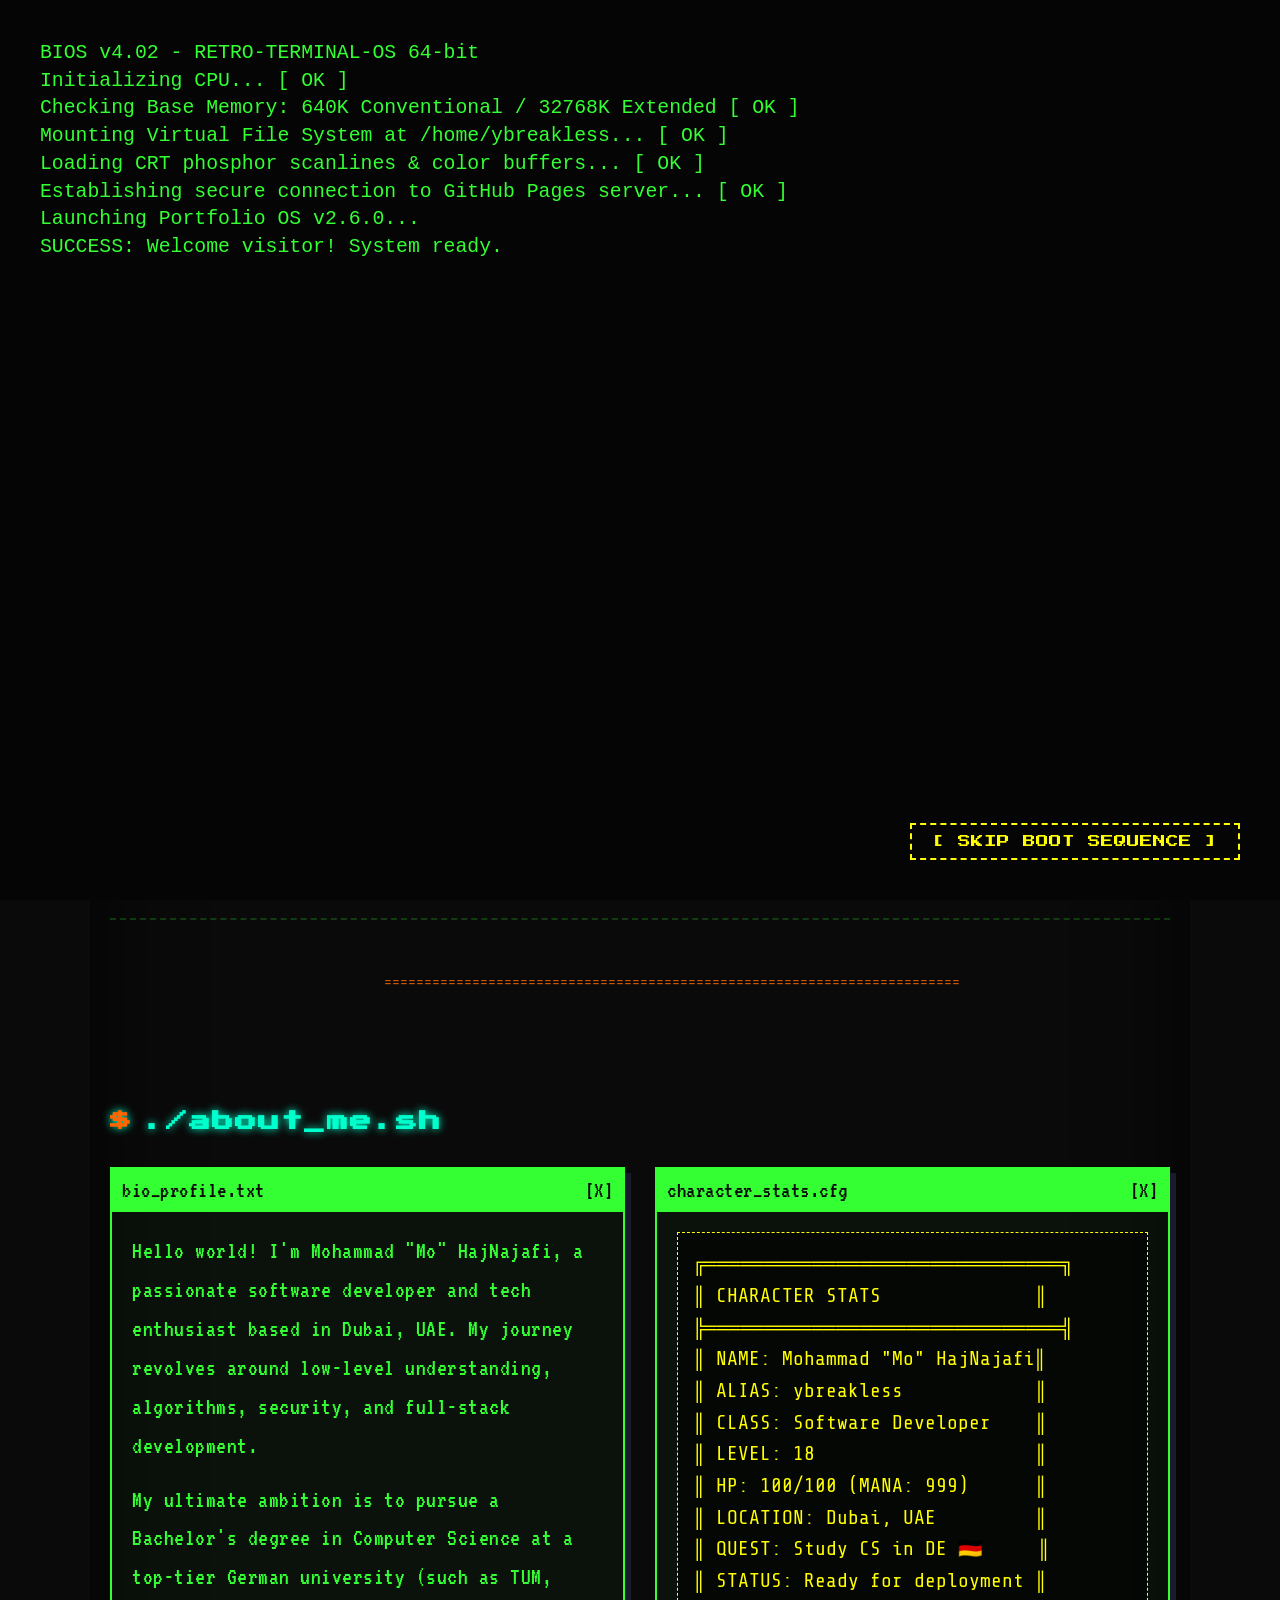
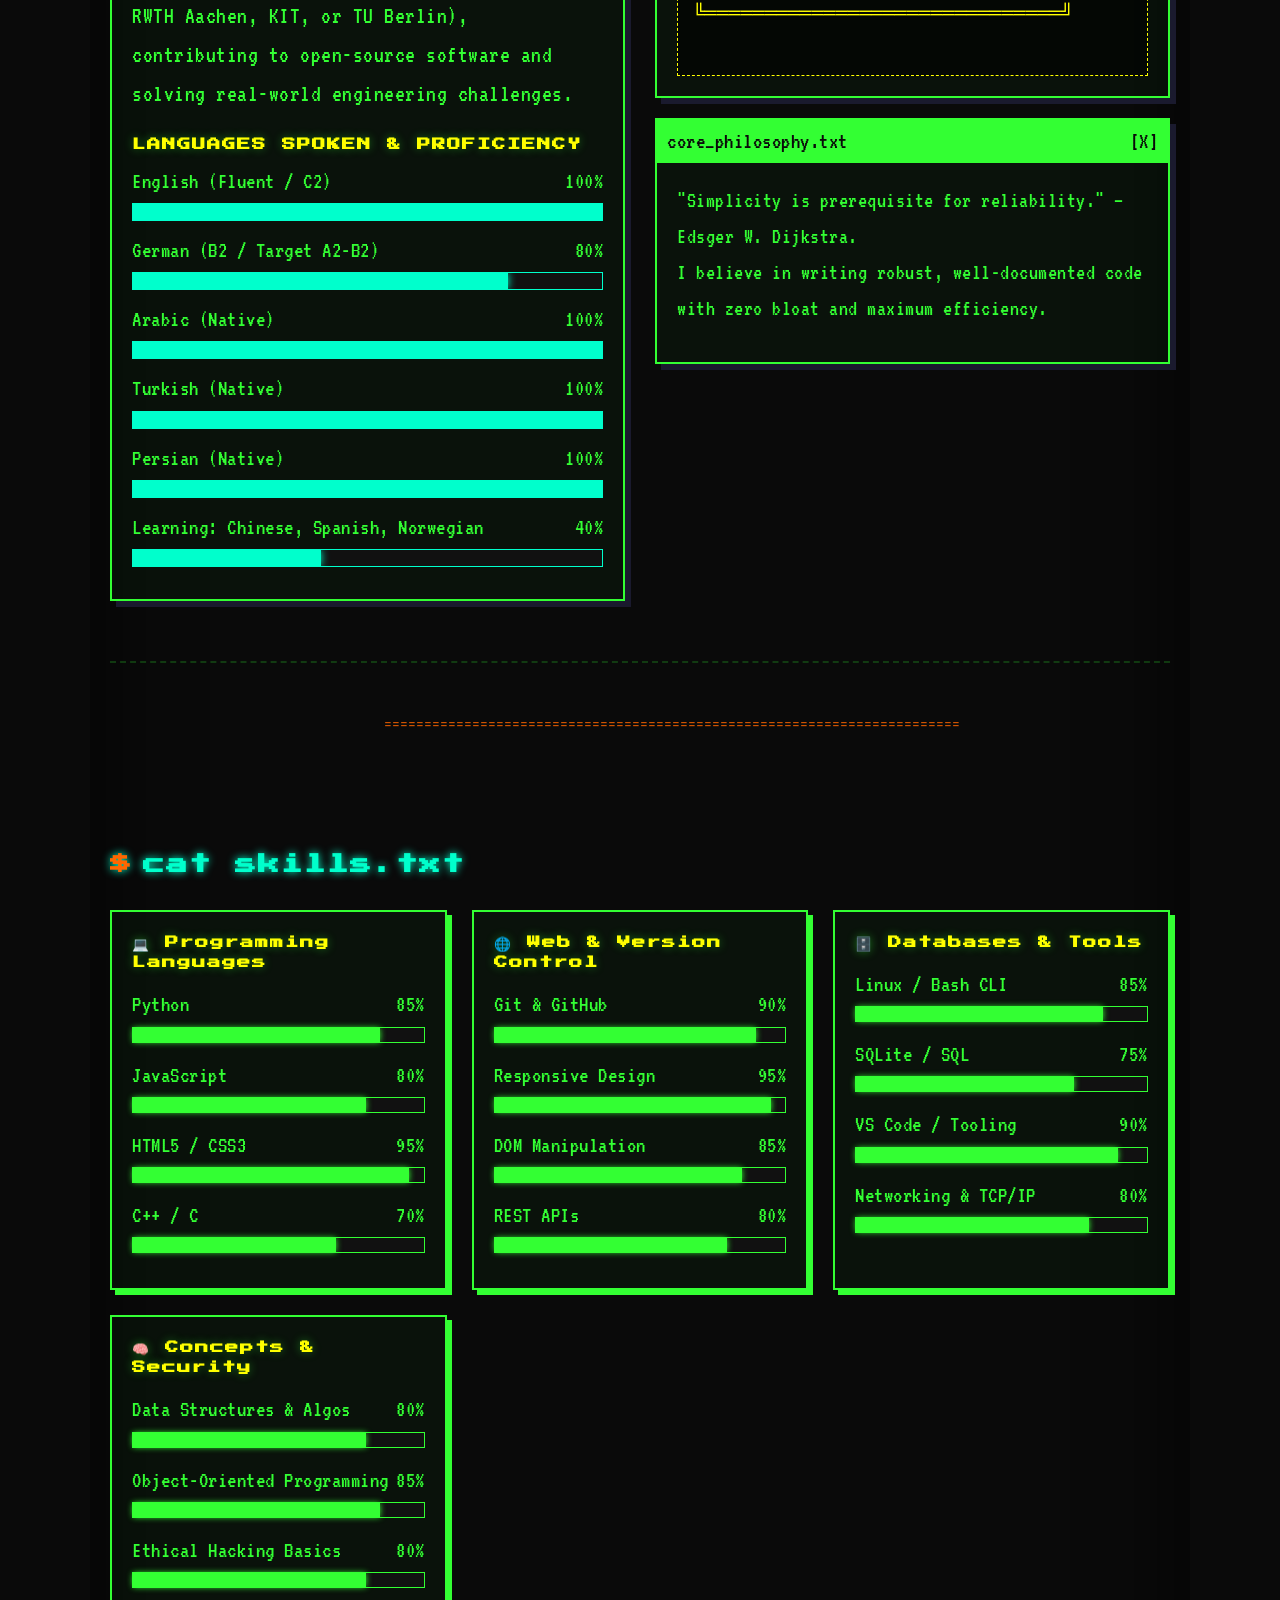
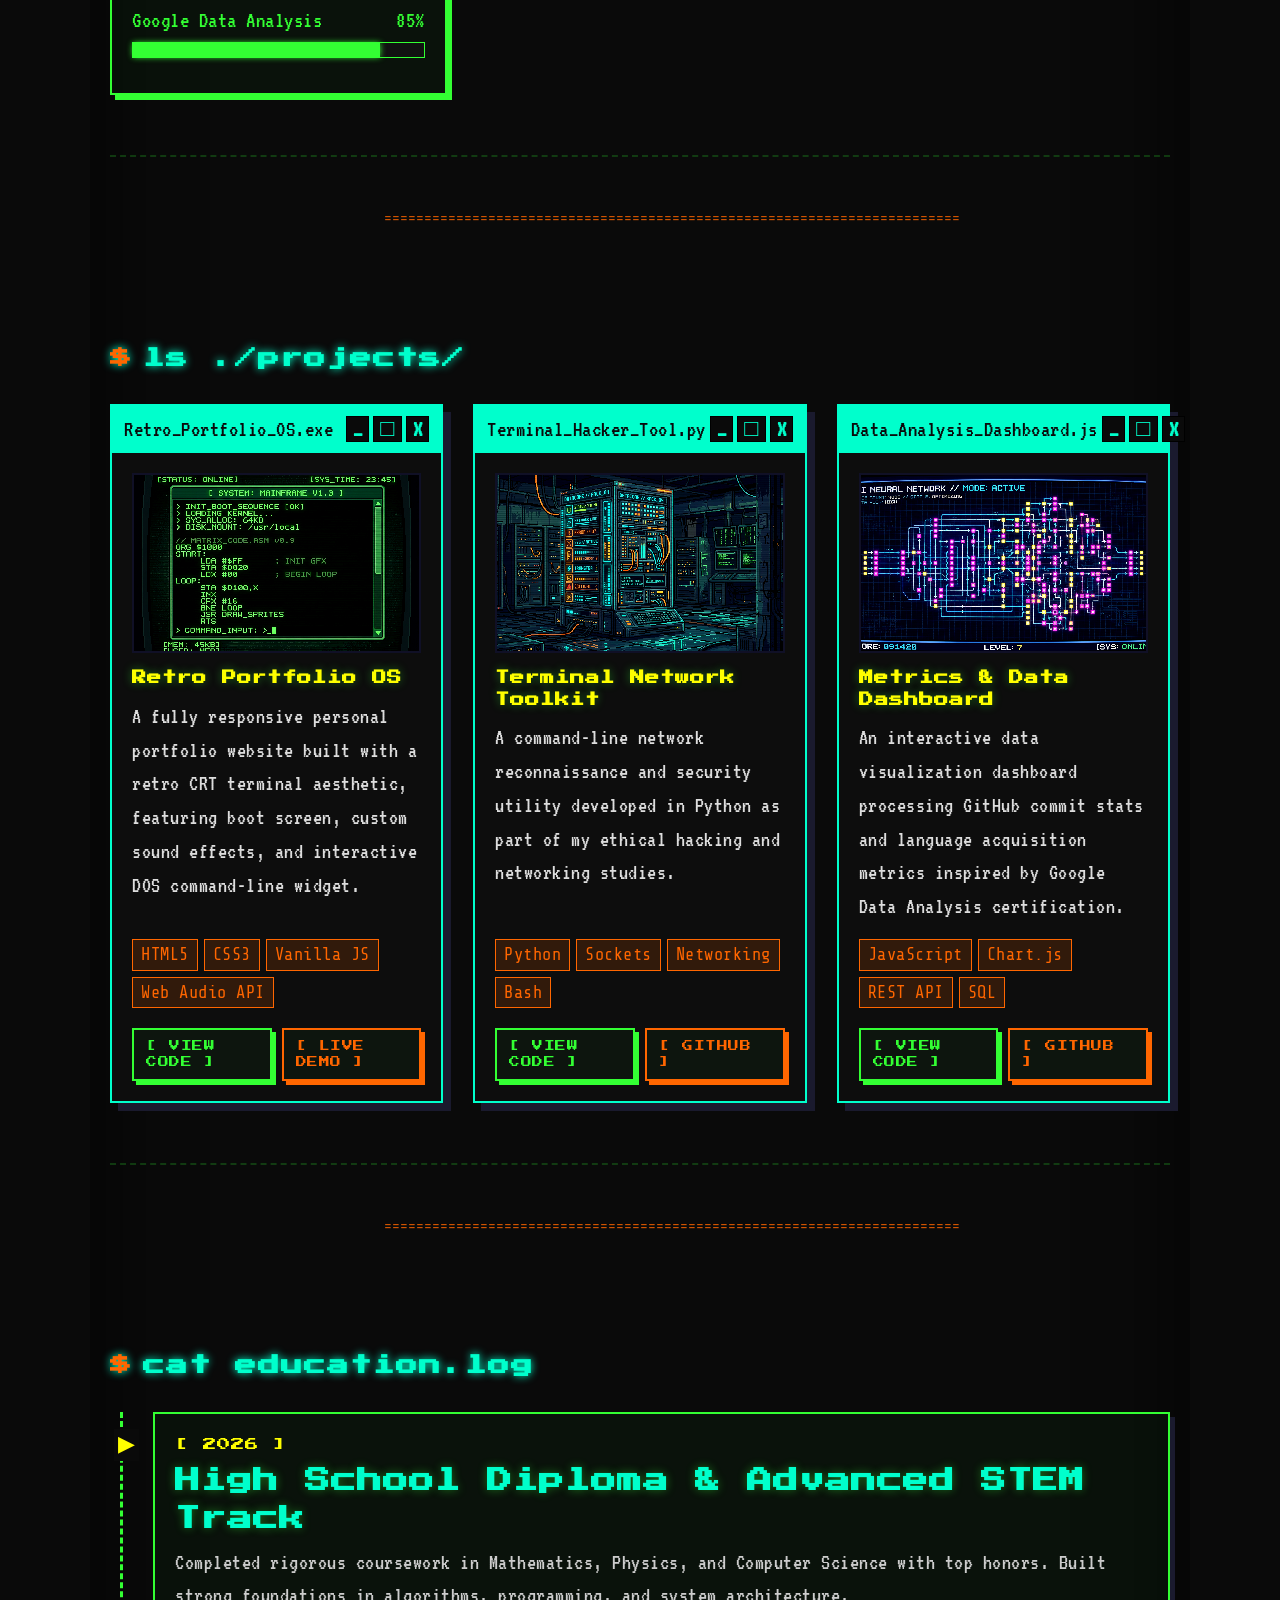
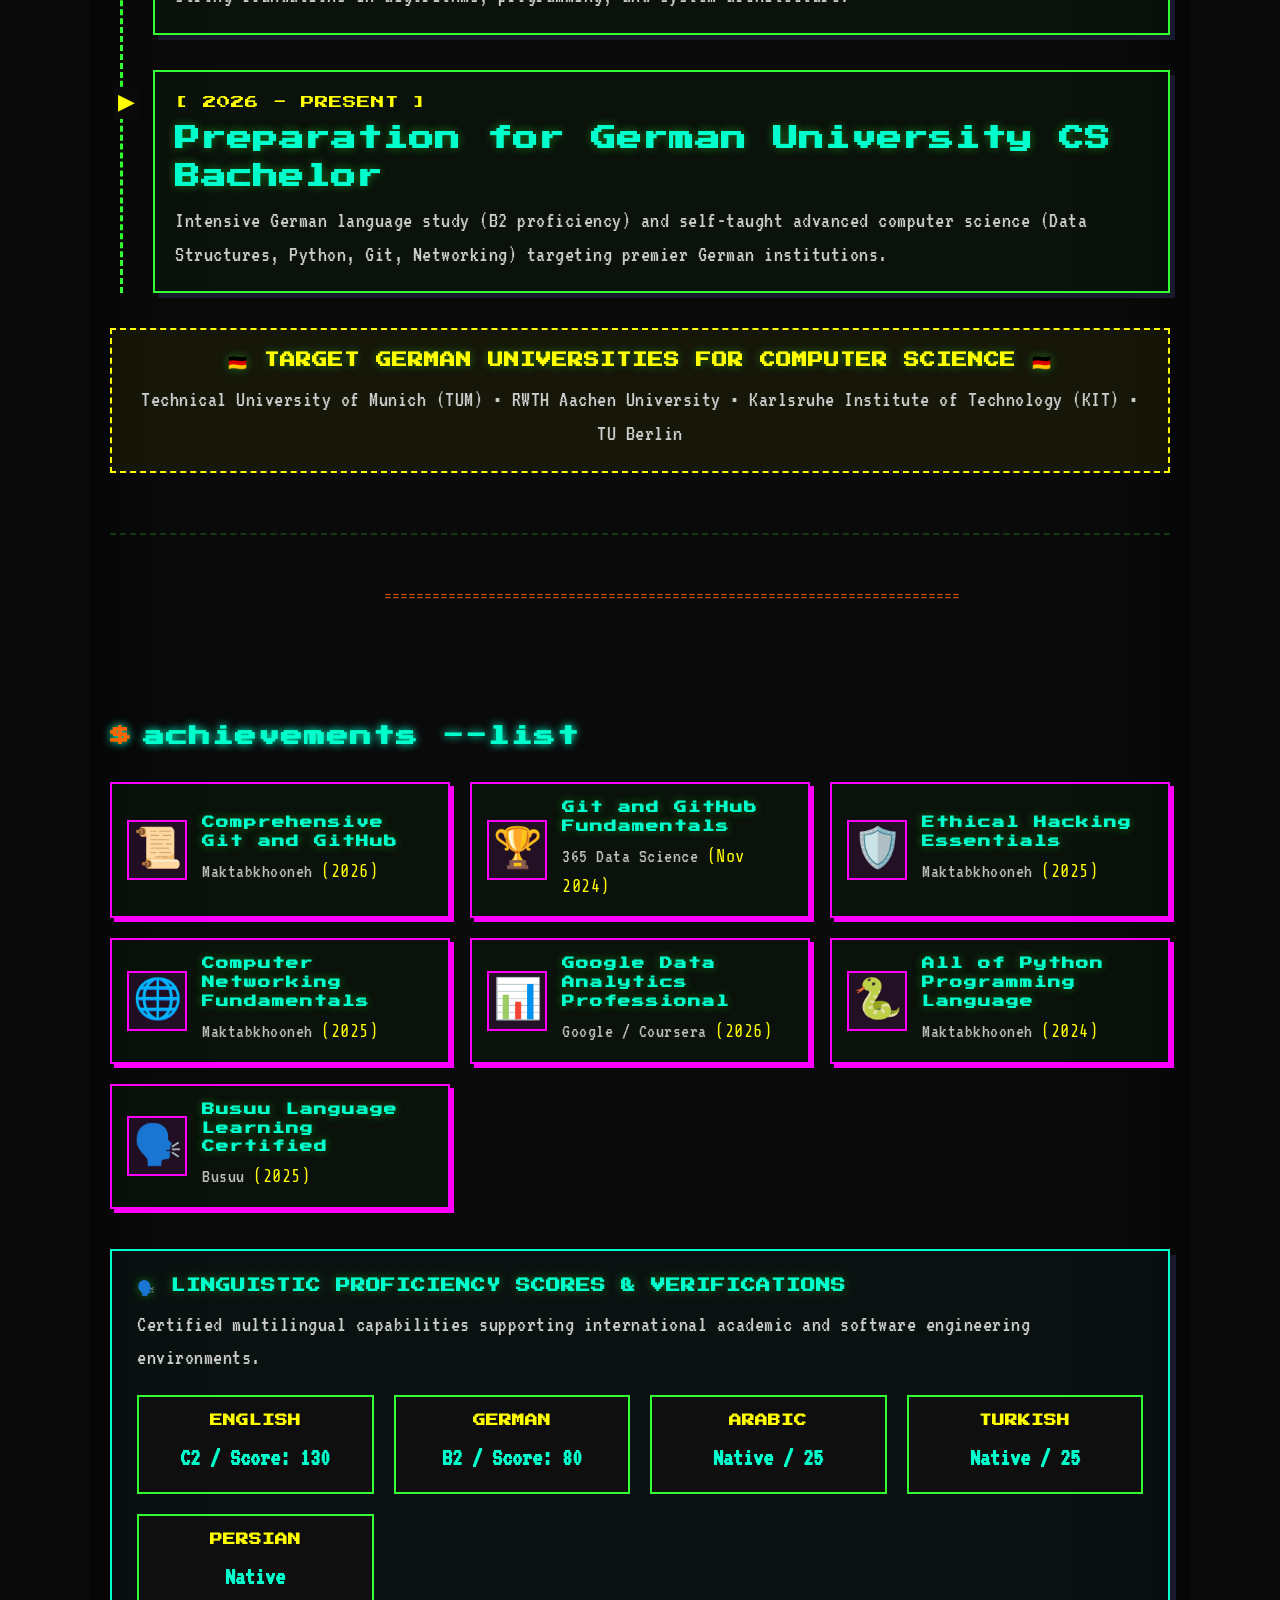
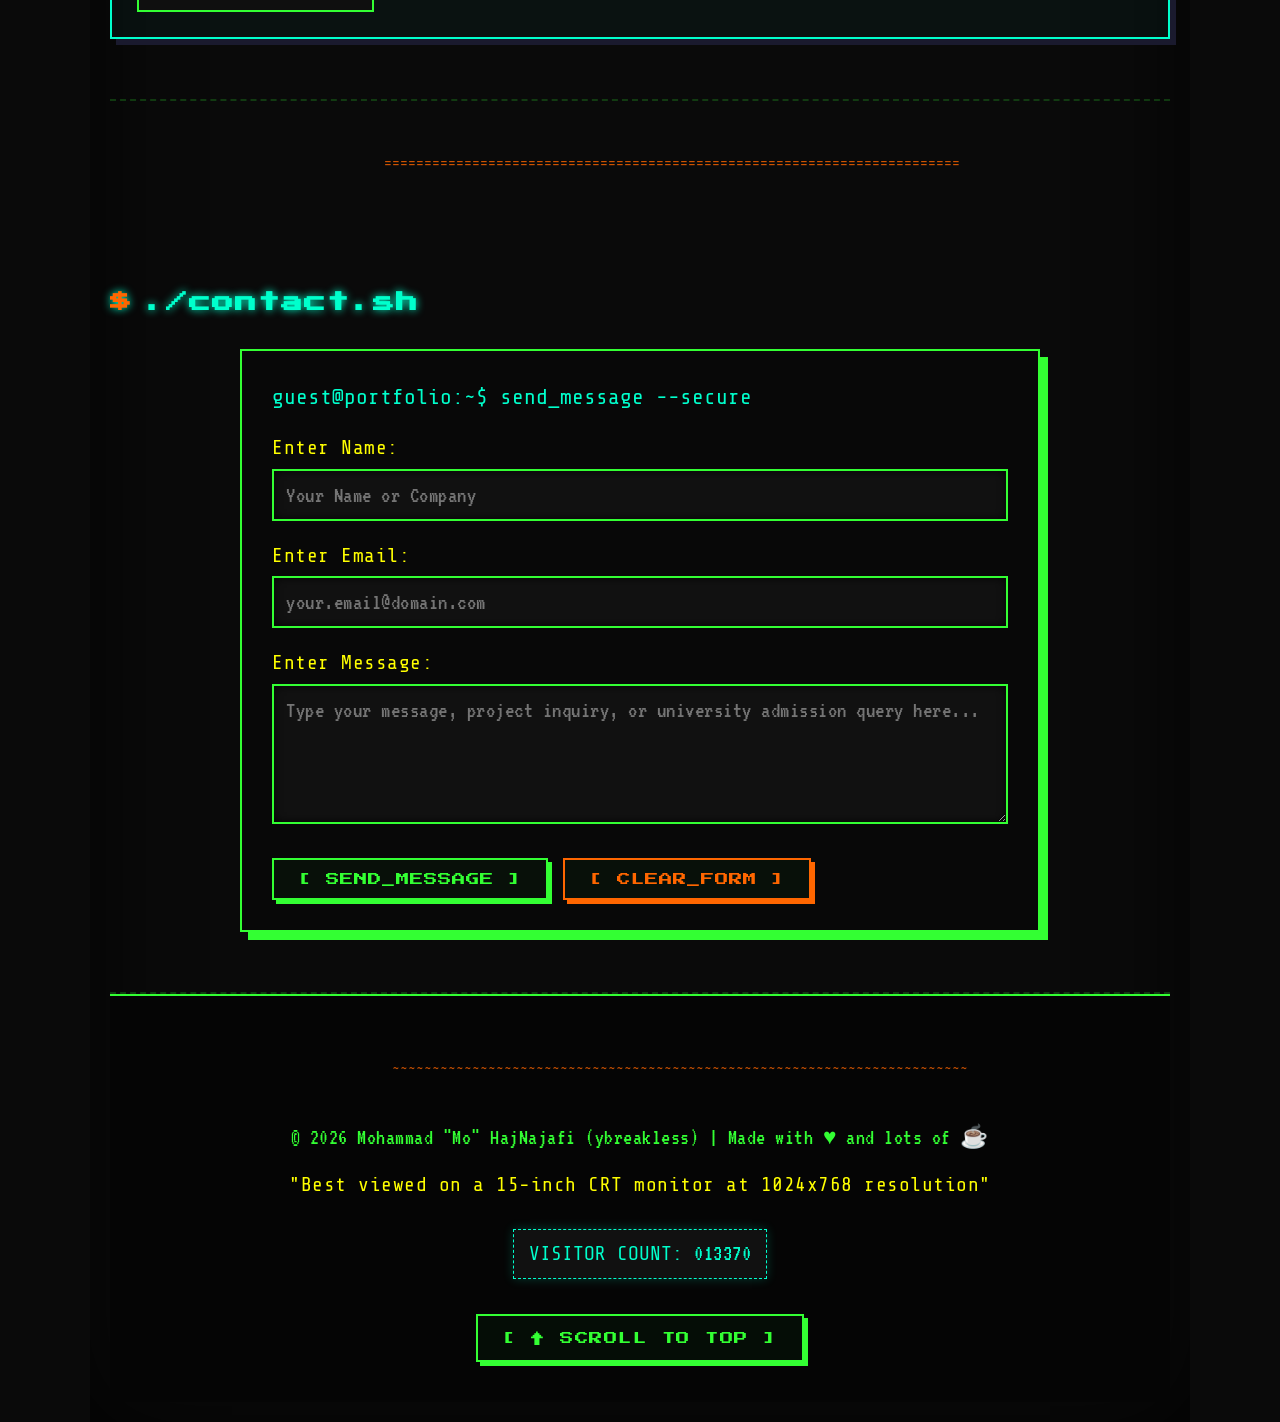
==== index.html @ fd5a3394 "Build retro CRT terminal portfolio website for Mohammad Mo HajNajafi (ybreakless) Co-authored-by: ar" ====
<!DOCTYPE html>
<html lang="en">
<head>
  <meta charset="UTF-8">
  <meta name="viewport" content="width=device-width, initial-scale=1.0">
  <title>Mohammad "Mo" HajNajafi (ybreakless) | Retro Portfolio OS</title>
  <meta name="description" content="Personal portfolio of Mohammad 'Mo' HajNajafi (ybreakless) - Aspiring Software Engineer & Future CS Student in Germany. Retro CRT terminal aesthetic.">
  <meta name="keywords" content="Mohammad HajNajafi, ybreakless, Software Engineer, Computer Science, Germany, Portfolio, Retro, Terminal, CRT">
  
  <!-- Open Graph Meta Tags -->
  <meta property="og:title" content="Mohammad 'Mo' HajNajafi | Retro Portfolio OS">
  <meta property="og:description" content="Aspiring Software Engineer & Future CS Student in Germany. Retro CRT terminal portfolio.">
  <meta property="og:image" content="assets/images/profile.png">
  <meta property="og:url" content="https://ybreakless.github.io">
  
  <!-- Favicon (Pixel style) -->
  <link rel="icon" type="image/png" href="assets/images/profile.png">
  
  <!-- Stylesheet -->
  <link rel="stylesheet" href="css/style.css">
</head>
<body>

  <!-- ==========================================================================
     1. BOOT SCREEN (Loading Animation)
     ========================================================================== -->
  <div id="boot-screen">
    <div class="boot-content">
      <pre class="boot-log" id="boot-log"></pre>
    </div>
    <button class="skip-btn" id="skip-boot">[ SKIP BOOT SEQUENCE ]</button>
  </div>

  <!-- ==========================================================================
     FIXED TOP NAVBAR (Terminal Menu Bar)
     ========================================================================== -->
  <nav class="terminal-nav">
    <ul class="nav-menu">
      <li class="nav-item"><a href="#home">[FILE]</a></li>
      <li class="nav-item"><a href="#about">[EDIT]</a></li>
      <li class="nav-item"><a href="#skills">[VIEW]</a></li>
      <li class="nav-item"><a href="#projects">[PROJECTS]</a></li>
      <li class="nav-item"><a href="#education">[LOGS]</a></li>
      <li class="nav-item"><a href="#achievements">[BADGES]</a></li>
      <li class="nav-item"><a href="#contact">[CONTACT]</a></li>
    </ul>
    <div class="nav-controls">
      <button class="ctrl-btn" id="theme-toggle" title="Switch CRT Color Theme">THEME: GREEN</button>
      <button class="ctrl-btn" id="sound-toggle" title="Toggle Sound FX">AUDIO: ON</button>
    </div>
  </nav>

  <!-- ==========================================================================
     CRT CONTAINER WRAPPER
     ========================================================================== -->
  <div class="crt-container">
    <main>

      <!-- ==========================================================================
         2. HERO / HOME SECTION
         ========================================================================== -->
      <section id="home" class="hero-section">
        <pre class="ascii-hero">
 ██╗   ██╗██████╗ ██████╗ ███████╗ █████╗ ██╗  ██╗██╗     ███████╗███████╗
 ██║   ██║██╔══██╗██╔══██╗██╔════╝██╔══██╗██║ ██╔╝██║     ██╔════╝██╔════╝
 ██║   ██║██████╔╝██████╔╝█████╗  ███████║█████╔╝ ██║     █████╗  ███████╗
 ╚██╗ ██╔╝██╔══██╗██╔══██╗██╔══╝  ██╔══██║██╔═██╗ ██║     ██╔══╝  ╚════██║
  ╚████╔╝ ██████╔╝██████╔╝███████╗██║  ██║██║  ██╗███████╗███████╗███████║
   ╚═══╝  ╚═════╝ ╚═════╝ ╚══════╝╚═╝  ╚═╝╚═╝  ╚═╝╚══════╝╚══════╝╚══════╝
        </pre>

        <div class="profile-container">
          <img src="assets/images/profile.png" alt="Mohammad Mo HajNajafi Profile Photo" class="profile-img">
        </div>

        <div class="hero-tagline-box">
          <span id="typing-tagline"></span><span class="cursor-blink"></span>
        </div>

        <p style="color: #aaa; max-width: 600px; margin: 0 auto 20px auto; font-size: 1.3rem;">
          Welcome to my retro terminal portfolio! I am Mohammad "Mo" HajNajafi (aka <strong>ybreakless</strong>), building systems, writing clean code, and preparing for Computer Science studies in Germany 🇩🇪.
        </p>

        <div class="hero-actions">
          <a href="resume.pdf" target="_blank" class="retro-btn">[ DOWNLOAD CV.PDF ]</a>
          <a href="#contact" class="retro-btn accent">[ INITIATE CONTACT ]</a>
        </div>

        <div class="social-links-bar">
          <a href="https://github.com/ybreakless" target="_blank" class="social-icon-btn" title="GitHub">GH</a>
          <a href="https://linkedin.com" target="_blank" class="social-icon-btn" title="LinkedIn">IN</a>
          <a href="mailto:ybreakless@gmail.com" class="social-icon-btn" title="Email">@</a>
        </div>
      </section>

      <!-- ASCII Decorator -->
      <div class="ascii-divider">
        ========================================================================
      </div>

      <!-- ==========================================================================
         3. ABOUT ME
         ========================================================================== -->
      <section id="about">
        <h2 class="section-header">./about_me.sh</h2>

        <div class="about-grid">
          <div class="terminal-card">
            <div class="terminal-card-header">
              <span>bio_profile.txt</span>
              <span>[X]</span>
            </div>
            <p class="bio-text">
              Hello world! I'm Mohammad "Mo" HajNajafi, a passionate software developer and tech enthusiast based in Dubai, UAE. My journey revolves around low-level understanding, algorithms, security, and full-stack development.
            </p>
            <p class="bio-text">
              My ultimate ambition is to pursue a Bachelor's degree in Computer Science at a top-tier German university (such as TUM, RWTH Aachen, KIT, or TU Berlin), contributing to open-source software and solving real-world engineering challenges.
            </p>

            <div class="languages-list">
              <h3 style="font-size: 0.75rem; color: var(--warning-color); margin-bottom: 10px;">LANGUAGES SPOKEN & PROFICIENCY</h3>
              
              <div class="lang-row">
                <div class="lang-info"><span>English (Fluent / C2)</span><span>100%</span></div>
                <div class="pixel-progress-bar"><div class="pixel-progress-fill" data-width="100%"></div></div>
              </div>

              <div class="lang-row">
                <div class="lang-info"><span>German (B2 / Target A2-B2)</span><span>80%</span></div>
                <div class="pixel-progress-bar"><div class="pixel-progress-fill" data-width="80%"></div></div>
              </div>

              <div class="lang-row">
                <div class="lang-info"><span>Arabic (Native)</span><span>100%</span></div>
                <div class="pixel-progress-bar"><div class="pixel-progress-fill" data-width="100%"></div></div>
              </div>

              <div class="lang-row">
                <div class="lang-info"><span>Turkish (Native)</span><span>100%</span></div>
                <div class="pixel-progress-bar"><div class="pixel-progress-fill" data-width="100%"></div></div>
              </div>

              <div class="lang-row">
                <div class="lang-info"><span>Persian (Native)</span><span>100%</span></div>
                <div class="pixel-progress-bar"><div class="pixel-progress-fill" data-width="100%"></div></div>
              </div>

              <div class="lang-row">
                <div class="lang-info"><span>Learning: Chinese, Spanish, Norwegian</span><span>40%</span></div>
                <div class="pixel-progress-bar"><div class="pixel-progress-fill" data-width="40%"></div></div>
              </div>
            </div>
          </div>

          <!-- RPG Stats Panel -->
          <div>
            <div class="terminal-card">
              <div class="terminal-card-header">
                <span>character_stats.cfg</span>
                <span>[X]</span>
              </div>
              <pre class="rpg-stats">
╔══════════════════════════════╗
║ CHARACTER STATS              ║
╠══════════════════════════════╣
║ NAME: Mohammad "Mo" HajNajafi║
║ ALIAS: ybreakless            ║
║ CLASS: Software Developer    ║
║ LEVEL: 18                    ║
║ HP: 100/100 (MANA: 999)      ║
║ LOCATION: Dubai, UAE         ║
║ QUEST: Study CS in DE 🇩🇪     ║
║ STATUS: Ready for deployment ║
╚══════════════════════════════╝
              </pre>
            </div>

            <div class="terminal-card" style="margin-top: 20px;">
              <div class="terminal-card-header">
                <span>core_philosophy.txt</span>
                <span>[X]</span>
              </div>
              <p class="bio-text" style="font-size: 1.25rem;">
                "Simplicity is prerequisite for reliability." — Edsger W. Dijkstra.<br>
                I believe in writing robust, well-documented code with zero bloat and maximum efficiency.
              </p>
            </div>
          </div>
        </div>
      </section>

      <!-- ASCII Decorator -->
      <div class="ascii-divider">
        ========================================================================
      </div>

      <!-- ==========================================================================
         4. SKILLS SECTION
         ========================================================================== -->
      <section id="skills">
        <h2 class="section-header">cat skills.txt</h2>

        <div class="skills-container">
          <!-- Category 1 -->
          <div class="skill-category-card">
            <h3 class="skill-category-title">💻 Programming Languages</h3>
            
            <div class="skill-item">
              <div class="skill-meta"><span>Python</span><span>85%</span></div>
              <div class="skill-bar"><div class="skill-fill" data-width="85%"></div></div>
            </div>

            <div class="skill-item">
              <div class="skill-meta"><span>JavaScript</span><span>80%</span></div>
              <div class="skill-bar"><div class="skill-fill" data-width="80%"></div></div>
            </div>

            <div class="skill-item">
              <div class="skill-meta"><span>HTML5 / CSS3</span><span>95%</span></div>
              <div class="skill-bar"><div class="skill-fill" data-width="95%"></div></div>
            </div>

            <div class="skill-item">
              <div class="skill-meta"><span>C++ / C</span><span>70%</span></div>
              <div class="skill-bar"><div class="skill-fill" data-width="70%"></div></div>
            </div>
          </div>

          <!-- Category 2 -->
          <div class="skill-category-card">
            <h3 class="skill-category-title">🌐 Web & Version Control</h3>
            
            <div class="skill-item">
              <div class="skill-meta"><span>Git & GitHub</span><span>90%</span></div>
              <div class="skill-bar"><div class="skill-fill" data-width="90%"></div></div>
            </div>

            <div class="skill-item">
              <div class="skill-meta"><span>Responsive Design</span><span>95%</span></div>
              <div class="skill-bar"><div class="skill-fill" data-width="95%"></div></div>
            </div>

            <div class="skill-item">
              <div class="skill-meta"><span>DOM Manipulation</span><span>85%</span></div>
              <div class="skill-bar"><div class="skill-fill" data-width="85%"></div></div>
            </div>

            <div class="skill-item">
              <div class="skill-meta"><span>REST APIs</span><span>80%</span></div>
              <div class="skill-bar"><div class="skill-fill" data-width="80%"></div></div>
            </div>
          </div>

          <!-- Category 3 -->
          <div class="skill-category-card">
            <h3 class="skill-category-title">🗄️ Databases & Tools</h3>
            
            <div class="skill-item">
              <div class="skill-meta"><span>Linux / Bash CLI</span><span>85%</span></div>
              <div class="skill-bar"><div class="skill-fill" data-width="85%"></div></div>
            </div>

            <div class="skill-item">
              <div class="skill-meta"><span>SQLite / SQL</span><span>75%</span></div>
              <div class="skill-bar"><div class="skill-fill" data-width="75%"></div></div>
            </div>

            <div class="skill-item">
              <div class="skill-meta"><span>VS Code / Tooling</span><span>90%</span></div>
              <div class="skill-bar"><div class="skill-fill" data-width="90%"></div></div>
            </div>

            <div class="skill-item">
              <div class="skill-meta"><span>Networking & TCP/IP</span><span>80%</span></div>
              <div class="skill-bar"><div class="skill-fill" data-width="80%"></div></div>
            </div>
          </div>

          <!-- Category 4 -->
          <div class="skill-category-card">
            <h3 class="skill-category-title">🧠 Concepts & Security</h3>
            
            <div class="skill-item">
              <div class="skill-meta"><span>Data Structures & Algos</span><span>80%</span></div>
              <div class="skill-bar"><div class="skill-fill" data-width="80%"></div></div>
            </div>

            <div class="skill-item">
              <div class="skill-meta"><span>Object-Oriented Programming</span><span>85%</span></div>
              <div class="skill-bar"><div class="skill-fill" data-width="85%"></div></div>
            </div>

            <div class="skill-item">
              <div class="skill-meta"><span>Ethical Hacking Basics</span><span>80%</span></div>
              <div class="skill-bar"><div class="skill-fill" data-width="80%"></div></div>
            </div>

            <div class="skill-item">
              <div class="skill-meta"><span>Google Data Analysis</span><span>85%</span></div>
              <div class="skill-bar"><div class="skill-fill" data-width="85%"></div></div>
            </div>
          </div>
        </div>
      </section>

      <!-- ASCII Decorator -->
      <div class="ascii-divider">
        ========================================================================
      </div>

      <!-- ==========================================================================
         5. PROJECTS SECTION
         ========================================================================== -->
      <section id="projects">
        <h2 class="section-header">ls ./projects/</h2>

        <div class="projects-grid">
          <!-- Project 1 -->
          <div class="project-window">
            <div class="window-titlebar">
              <span>Retro_Portfolio_OS.exe</span>
              <div class="window-controls">
                <span>_</span><span>□</span><span>X</span>
              </div>
            </div>
            <div class="window-body">
              <img src="assets/images/project1.png" alt="Retro Portfolio OS Screenshot" class="project-img-placeholder">
              <h3 class="project-title">Retro Portfolio OS</h3>
              <p class="project-desc">
                A fully responsive personal portfolio website built with a retro CRT terminal aesthetic, featuring boot screen, custom sound effects, and interactive DOS command-line widget.
              </p>
              <div class="tech-badges">
                <span class="pixel-badge">HTML5</span>
                <span class="pixel-badge">CSS3</span>
                <span class="pixel-badge">Vanilla JS</span>
                <span class="pixel-badge">Web Audio API</span>
              </div>
              <div class="project-actions">
                <a href="https://github.com/ybreakless/ybreakless.github.io" target="_blank" class="retro-btn">[ VIEW CODE ]</a>
                <a href="#home" class="retro-btn accent">[ LIVE DEMO ]</a>
              </div>
            </div>
          </div>

          <!-- Project 2 -->
          <div class="project-window">
            <div class="window-titlebar">
              <span>Terminal_Hacker_Tool.py</span>
              <div class="window-controls">
                <span>_</span><span>□</span><span>X</span>
              </div>
            </div>
            <div class="window-body">
              <img src="assets/images/project2.png" alt="Terminal Hacker Tool Screenshot" class="project-img-placeholder">
              <h3 class="project-title">Terminal Network Toolkit</h3>
              <p class="project-desc">
                A command-line network reconnaissance and security utility developed in Python as part of my ethical hacking and networking studies.
              </p>
              <div class="tech-badges">
                <span class="pixel-badge">Python</span>
                <span class="pixel-badge">Sockets</span>
                <span class="pixel-badge">Networking</span>
                <span class="pixel-badge">Bash</span>
              </div>
              <div class="project-actions">
                <a href="https://github.com/ybreakless" target="_blank" class="retro-btn">[ VIEW CODE ]</a>
                <a href="https://github.com/ybreakless" target="_blank" class="retro-btn accent">[ GITHUB ]</a>
              </div>
            </div>
          </div>

          <!-- Project 3 -->
          <div class="project-window">
            <div class="window-titlebar">
              <span>Data_Analysis_Dashboard.js</span>
              <div class="window-controls">
                <span>_</span><span>□</span><span>X</span>
              </div>
            </div>
            <div class="window-body">
              <img src="assets/images/project3.png" alt="Data Analysis Dashboard Screenshot" class="project-img-placeholder">
              <h3 class="project-title">Metrics & Data Dashboard</h3>
              <p class="project-desc">
                An interactive data visualization dashboard processing GitHub commit stats and language acquisition metrics inspired by Google Data Analysis certification.
              </p>
              <div class="tech-badges">
                <span class="pixel-badge">JavaScript</span>
                <span class="pixel-badge">Chart.js</span>
                <span class="pixel-badge">REST API</span>
                <span class="pixel-badge">SQL</span>
              </div>
              <div class="project-actions">
                <a href="https://github.com/ybreakless" target="_blank" class="retro-btn">[ VIEW CODE ]</a>
                <a href="https://github.com/ybreakless" target="_blank" class="retro-btn accent">[ GITHUB ]</a>
              </div>
            </div>
          </div>
        </div>
      </section>

      <!-- ASCII Decorator -->
      <div class="ascii-divider">
        ========================================================================
      </div>

      <!-- ==========================================================================
         6. EDUCATION SECTION
         ========================================================================== -->
      <section id="education">
        <h2 class="section-header">cat education.log</h2>

        <div class="education-timeline">
          <div class="timeline-item">
            <div class="timeline-year">[ 2026 ]</div>
            <h3 class="timeline-title">High School Diploma & Advanced STEM Track</h3>
            <p class="timeline-desc">
              Completed rigorous coursework in Mathematics, Physics, and Computer Science with top honors. Built strong foundations in algorithms, programming, and system architecture.
            </p>
          </div>

          <div class="timeline-item">
            <div class="timeline-year">[ 2026 - PRESENT ]</div>
            <h3 class="timeline-title">Preparation for German University CS Bachelor</h3>
            <p class="timeline-desc">
              Intensive German language study (B2 proficiency) and self-taught advanced computer science (Data Structures, Python, Git, Networking) targeting premier German institutions.
            </p>
          </div>
        </div>

        <div class="germany-target-box">
          <h3>🇩🇪 TARGET GERMAN UNIVERSITIES FOR COMPUTER SCIENCE 🇩🇪</h3>
          <p style="font-size: 1.25rem; color: #ccc;">
            Technical University of Munich (TUM) • RWTH Aachen University • Karlsruhe Institute of Technology (KIT) • TU Berlin
          </p>
        </div>
      </section>

      <!-- ASCII Decorator -->
      <div class="ascii-divider">
        ========================================================================
      </div>

      <!-- ==========================================================================
         7. CERTIFICATIONS & ACHIEVEMENTS
         ========================================================================== -->
      <section id="achievements">
        <h2 class="section-header">achievements --list</h2>

        <div class="achievements-grid">
          <!-- Cert 1 -->
          <div class="achievement-badge-card">
            <div class="badge-icon">📜</div>
            <div class="badge-info">
              <h4>Comprehensive Git and GitHub</h4>
              <p>Maktabkhooneh <span class="badge-issuer">(2026)</span></p>
            </div>
          </div>

          <!-- Cert 2 -->
          <div class="achievement-badge-card">
            <div class="badge-icon">🏆</div>
            <div class="badge-info">
              <h4>Git and GitHub Fundamentals</h4>
              <p>365 Data Science <span class="badge-issuer">(Nov 2024)</span></p>
            </div>
          </div>

          <!-- Cert 3 -->
          <div class="achievement-badge-card">
            <div class="badge-icon">🛡️</div>
            <div class="badge-info">
              <h4>Ethical Hacking Essentials</h4>
              <p>Maktabkhooneh <span class="badge-issuer">(2025)</span></p>
            </div>
          </div>

          <!-- Cert 4 -->
          <div class="achievement-badge-card">
            <div class="badge-icon">🌐</div>
            <div class="badge-info">
              <h4>Computer Networking Fundamentals</h4>
              <p>Maktabkhooneh <span class="badge-issuer">(2025)</span></p>
            </div>
          </div>

          <!-- Cert 5 -->
          <div class="achievement-badge-card">
            <div class="badge-icon">📊</div>
            <div class="badge-info">
              <h4>Google Data Analytics Professional</h4>
              <p>Google / Coursera <span class="badge-issuer">(2026)</span></p>
            </div>
          </div>

          <!-- Cert 6 -->
          <div class="achievement-badge-card">
            <div class="badge-icon">🐍</div>
            <div class="badge-info">
              <h4>All of Python Programming Language</h4>
              <p>Maktabkhooneh <span class="badge-issuer">(2024)</span></p>
            </div>
          </div>

          <!-- Cert 7 -->
          <div class="achievement-badge-card">
            <div class="badge-icon">🗣️</div>
            <div class="badge-info">
              <h4>Busuu Language Learning Certified</h4>
              <p>Busuu <span class="badge-issuer">(2025)</span></p>
            </div>
          </div>
        </div>

        <!-- Language Scores & Certificates section -->
        <div class="language-scores-section">
          <h3 style="font-family: var(--font-heading); font-size: 0.8rem; color: var(--secondary-color); margin-bottom: 10px;">
            🗣️ LINGUISTIC PROFICIENCY SCORES & VERIFICATIONS
          </h3>
          <p style="font-size: 1.25rem; color: #ccc; margin-bottom: 15px;">
            Certified multilingual capabilities supporting international academic and software engineering environments.
          </p>

          <div class="language-scores-grid">
            <div class="lang-score-card">
              <h5>ENGLISH</h5>
              <div class="lang-score-val">C2 / Score: 130</div>
            </div>
            <div class="lang-score-card">
              <h5>GERMAN</h5>
              <div class="lang-score-val">B2 / Score: 80</div>
            </div>
            <div class="lang-score-card">
              <h5>ARABIC</h5>
              <div class="lang-score-val">Native / 25</div>
            </div>
            <div class="lang-score-card">
              <h5>TURKISH</h5>
              <div class="lang-score-val">Native / 25</div>
            </div>
            <div class="lang-score-card">
              <h5>PERSIAN</h5>
              <div class="lang-score-val">Native</div>
            </div>
          </div>
        </div>
      </section>

      <!-- ASCII Decorator -->
      <div class="ascii-divider">
        ========================================================================
      </div>

      <!-- ==========================================================================
         8. CONTACT SECTION
         ========================================================================== -->
      <section id="contact">
        <h2 class="section-header">./contact.sh</h2>

        <div class="contact-terminal">
          <div class="terminal-prompt-line">
            guest@portfolio:~$ send_message --secure
          </div>

          <!-- Formspree / mailto action form -->
          <form id="contact-form" action="https://formspree.io/f/xyzkrnbq" method="POST" class="terminal-form">
            <div class="form-group">
              <label for="name">Enter Name:</label>
              <input type="text" id="name" name="name" required placeholder="Your Name or Company">
            </div>

            <div class="form-group">
              <label for="email">Enter Email:</label>
              <input type="email" id="email" name="email" required placeholder="your.email@domain.com">
            </div>

            <div class="form-group">
              <label for="message">Enter Message:</label>
              <textarea id="message" name="message" required placeholder="Type your message, project inquiry, or university admission query here..."></textarea>
            </div>

            <div class="form-actions">
              <button type="submit" class="retro-btn">[ SEND_MESSAGE ]</button>
              <button type="reset" class="retro-btn accent">[ CLEAR_FORM ]</button>
            </div>
          </form>
        </div>
      </section>

    </main>

    <!-- ==========================================================================
       9. FOOTER
       ========================================================================== -->
    <footer>
      <div class="footer-content">
        <div class="ascii-divider" style="margin: 0 0 20px 0;">
          ~~~~~~~~~~~~~~~~~~~~~~~~~~~~~~~~~~~~~~~~~~~~~~~~~~~~~~~~~~~~~~~~~~~~~~~~
        </div>
        <p style="font-size: 1.25rem; color: var(--primary-color);">
          © 2026 Mohammad "Mo" HajNajafi (ybreakless) | Made with ♥ and lots of ☕
        </p>
        <p class="footer-joke">
          "Best viewed on a 15-inch CRT monitor at 1024x768 resolution"
        </p>
        <div class="visitor-counter">
          VISITOR COUNT: <span id="visitor-count">013370</span>
        </div>
        <div>
          <a href="#home" class="retro-btn back-to-top">[ ↑ SCROLL TO TOP ]</a>
        </div>
      </div>
    </footer>

  </div><!-- /crt-container -->

  <!-- ==========================================================================
     INTERACTIVE EMBEDDED TERMINAL WIDGET
     ========================================================================== -->
  <button class="terminal-toggle-float" id="terminal-toggle-btn">[ >_ TERMINAL ]</button>

  <div class="interactive-terminal-widget" id="interactive-terminal">
    <div class="term-widget-header" id="term-header">
      <span>ybreakless@portfolio-os:~</span>
      <span id="term-close">[_] [X]</span>
    </div>
    <div class="term-body" id="term-body">
      <div class="term-output">Portfolio DOS v2.6. Type 'help' for commands.</div>
      <div class="term-input-line">
        <span>guest@portfolio:~$</span>
        <input type="text" id="term-input" autofocus autocomplete="off">
      </div>
    </div>
  </div>

  <!-- JavaScript -->
  <script src="js/main.js"></script>
</body>
</html>
---- css/style.css ----
/* ==========================================================================
   RETRO CRT TERMINAL PORTFOLIO - STYLESHEET
   Aesthetic: 90s DOS Terminal / CRT Monitor / Arcade / GeoCities
   ========================================================================== */

@import url('https://fonts.googleapis.com/css2?family=Press+Start+2P&family=Share+Tech+Mono&family=VT323&display=swap');

:root {
  --bg-color: #0a0a0a;
  --primary-color: #33ff33; /* Classic Green Terminal */
  --secondary-color: #00ffcc; /* Cyan/Teal */
  --accent-color: #ff6600; /* Retro Orange */
  --accent-magenta: #ff00ff; /* Neon Magenta */
  --warning-color: #ffff00; /* Yellow */
  --border-color: #1a1a2e;
  --card-bg: rgba(0, 255, 51, 0.03);
  --card-border: #33ff33;
  --scanline-color: rgba(0, 0, 0, 0.3);
  --crt-glow: 0 0 10px rgba(51, 255, 51, 0.4);
  --font-heading: 'Press Start 2P', monospace;
  --font-body: 'VT323', monospace;
  --font-mono: 'Share Tech Mono', monospace;
}

[data-theme="amber"] {
  --primary-color: #ffb000;
  --secondary-color: #ff8800;
  --accent-color: #ff3300;
  --card-bg: rgba(255, 176, 0, 0.03);
  --card-border: #ffb000;
  --crt-glow: 0 0 10px rgba(255, 176, 0, 0.4);
}

[data-theme="cyan"] {
  --primary-color: #00ffff;
  --secondary-color: #0088ff;
  --accent-color: #ff00aa;
  --card-bg: rgba(0, 255, 255, 0.03);
  --card-border: #00ffff;
  --crt-glow: 0 0 10px rgba(0, 255, 255, 0.4);
}

* {
  box-sizing: border-box;
  margin: 0;
  padding: 0;
}

html {
  scroll-behavior: smooth;
  font-size: 18px;
}

body {
  background-color: var(--bg-color);
  color: var(--primary-color);
  font-family: var(--font-body);
  line-height: 1.5;
  overflow-x: hidden;
  position: relative;
  min-height: 100vh;
}

/* CRT Screen Effect Overlay */
body::before {
  content: " ";
  display: block;
  position: fixed;
  top: 0; left: 0; bottom: 0; right: 0;
  background: linear-gradient(rgba(18, 16, 16, 0) 50%, rgba(0, 0, 0, 0.3) 50%), 
              linear-gradient(90deg, rgba(255, 0, 0, 0.03), rgba(0, 255, 0, 0.01), rgba(0, 0, 255, 0.03));
  z-index: 99999;
  background-size: 100% 3px, 4px 100%;
  pointer-events: none;
}

/* Subtle CRT Flicker */
@keyframes flicker {
  0% { opacity: 0.97; }
  50% { opacity: 1; }
  100% { opacity: 0.98; }
}

body::after {
  content: " ";
  display: block;
  position: fixed;
  top: 0; left: 0; bottom: 0; right: 0;
  background: rgba(18, 16, 16, 0.05);
  opacity: 0.1;
  z-index: 99998;
  pointer-events: none;
  animation: flicker 0.15s infinite;
}

/* Vignette / Curved Screen Edge */
.crt-container {
  position: relative;
  width: 100%;
  max-width: 1100px;
  margin: 0 auto;
  padding: 20px;
  box-shadow: inset 0 0 100px rgba(0,0,0,0.8);
}

/* Typography & Glow */
h1, h2, h3, h4 {
  font-family: var(--font-heading);
  text-shadow: var(--crt-glow);
  letter-spacing: 1px;
}

p, span, li, a, label, input, textarea {
  font-family: var(--font-body);
  font-size: 1.3rem;
  letter-spacing: 0.5px;
}

/* Custom Scrollbar */
::-webkit-scrollbar {
  width: 10px;
}
::-webkit-scrollbar-track {
  background: #0a0a0a;
  border-left: 2px solid var(--border-color);
}
::-webkit-scrollbar-thumb {
  background: var(--primary-color);
  box-shadow: 0 0 5px var(--primary-color);
}

/* ==========================================================================
   1. BOOT SCREEN
   ========================================================================== */
#boot-screen {
  position: fixed;
  top: 0;
  left: 0;
  width: 100vw;
  height: 100vh;
  background: #050505;
  color: var(--primary-color);
  z-index: 100000;
  padding: 40px;
  font-family: var(--font-mono);
  display: flex;
  flex-direction: column;
  justify-content: space-between;
  overflow: hidden;
}

.boot-content {
  max-width: 800px;
}

.boot-log {
  white-space: pre-wrap;
  font-size: 1.1rem;
  line-height: 1.4;
  margin-bottom: 20px;
}

.skip-btn {
  align-self: flex-end;
  background: transparent;
  color: var(--warning-color);
  border: 2px dashed var(--warning-color);
  padding: 10px 20px;
  cursor: pointer;
  font-family: var(--font-heading);
  font-size: 0.7rem;
  transition: all 0.2s;
}

.skip-btn:hover {
  background: var(--warning-color);
  color: #000;
  box-shadow: 0 0 15px var(--warning-color);
}

/* ==========================================================================
   NAVBAR (Terminal Menu Bar)
   ========================================================================== */
.terminal-nav {
  position: fixed;
  top: 0;
  left: 0;
  width: 100%;
  background: #0d0d0d;
  border-bottom: 2px solid var(--primary-color);
  z-index: 9999;
  display: flex;
  justify-content: space-between;
  align-items: center;
  padding: 8px 20px;
  box-shadow: 0 2px 10px rgba(0,0,0,0.8);
}

.nav-menu {
  display: flex;
  gap: 15px;
  list-style: none;
  flex-wrap: wrap;
}

.nav-item a {
  color: var(--primary-color);
  text-decoration: none;
  font-family: var(--font-heading);
  font-size: 0.65rem;
  padding: 4px 8px;
  border: 1px solid transparent;
  transition: all 0.2s;
}

.nav-item a:hover, .nav-item a.active {
  background: var(--primary-color);
  color: #0a0a0a;
  box-shadow: 0 0 8px var(--primary-color);
}

.nav-controls {
  display: flex;
  gap: 10px;
  align-items: center;
}

.ctrl-btn {
  background: transparent;
  color: var(--secondary-color);
  border: 1px solid var(--secondary-color);
  padding: 3px 8px;
  font-family: var(--font-mono);
  font-size: 0.9rem;
  cursor: pointer;
  transition: all 0.2s;
}

.ctrl-btn:hover {
  background: var(--secondary-color);
  color: #0a0a0a;
  box-shadow: 0 0 8px var(--secondary-color);
}

/* ==========================================================================
   MAIN LAYOUT & SECTIONS
   ========================================================================== */
main {
  padding-top: 70px;
}

section {
  padding: 60px 0;
  border-bottom: 2px dashed rgba(51, 255, 51, 0.2);
}

.section-header {
  font-family: var(--font-heading);
  font-size: 1.2rem;
  color: var(--secondary-color);
  margin-bottom: 30px;
  text-shadow: 0 0 8px var(--secondary-color);
  display: flex;
  align-items: center;
  gap: 10px;
}

.section-header::before {
  content: "$";
  color: var(--accent-color);
}

/* ASCII Decorator */
.ascii-divider {
  font-family: var(--font-mono);
  color: var(--accent-color);
  text-align: center;
  font-size: 0.8rem;
  margin: 30px 0;
  opacity: 0.8;
  white-space: pre;
  overflow-x: auto;
}

/* ==========================================================================
   2. HERO / HOME SECTION
   ========================================================================== */
.hero-section {
  display: flex;
  flex-direction: column;
  align-items: center;
  text-align: center;
  min-height: calc(100vh - 70px);
  justify-content: center;
  position: relative;
}

.ascii-hero {
  font-family: var(--font-mono);
  font-size: 0.55rem;
  line-height: 1.1;
  color: var(--primary-color);
  text-shadow: var(--crt-glow);
  margin-bottom: 20px;
  white-space: pre;
  overflow-x: auto;
  max-width: 100%;
}

.profile-container {
  margin: 20px 0;
  position: relative;
}

.profile-img {
  width: 160px;
  height: 160px;
  object-fit: cover;
  border: 4px solid var(--primary-color);
  box-shadow: 0 0 20px var(--primary-color), inset 0 0 15px var(--primary-color);
  filter: contrast(120%) brightness(110%);
  image-rendering: pixelated;
}

.hero-tagline-box {
  margin: 15px 0 25px 0;
  font-size: 1.6rem;
  color: var(--secondary-color);
}

.cursor-blink {
  display: inline-block;
  background-color: var(--primary-color);
  width: 12px;
  height: 22px;
  animation: blink 1s step-start infinite;
  vertical-align: middle;
  margin-left: 4px;
}

@keyframes blink {
  0%, 100% { opacity: 1; }
  50% { opacity: 0; }
}

.hero-actions {
  display: flex;
  gap: 20px;
  margin-top: 20px;
  flex-wrap: wrap;
  justify-content: center;
}

.retro-btn {
  background: var(--card-bg);
  color: var(--primary-color);
  border: 2px solid var(--primary-color);
  padding: 12px 24px;
  font-family: var(--font-heading);
  font-size: 0.75rem;
  text-decoration: none;
  cursor: pointer;
  box-shadow: 4px 4px 0px var(--primary-color);
  transition: all 0.1s ease;
  display: inline-flex;
  align-items: center;
  gap: 8px;
}

.retro-btn:hover {
  background: var(--primary-color);
  color: #0a0a0a;
  transform: translate(-2px, -2px);
  box-shadow: 6px 6px 0px var(--secondary-color);
}

.retro-btn:active {
  transform: translate(2px, 2px);
  box-shadow: 2px 2px 0px var(--primary-color);
}

.retro-btn.accent {
  border-color: var(--accent-color);
  color: var(--accent-color);
  box-shadow: 4px 4px 0px var(--accent-color);
}
.retro-btn.accent:hover {
  background: var(--accent-color);
  color: #0a0a0a;
  box-shadow: 6px 6px 0px var(--warning-color);
}

.social-links-bar {
  display: flex;
  gap: 15px;
  margin-top: 30px;
}

.social-icon-btn {
  background: #111;
  border: 2px solid var(--secondary-color);
  color: var(--secondary-color);
  width: 44px;
  height: 44px;
  display: flex;
  align-items: center;
  justify-content: center;
  font-size: 1.2rem;
  text-decoration: none;
  box-shadow: 3px 3px 0px var(--secondary-color);
  transition: all 0.1s;
}

.social-icon-btn:hover {
  background: var(--secondary-color);
  color: #0a0a0a;
  transform: translateY(-2px);
  box-shadow: 5px 5px 0px var(--primary-color);
}

/* ==========================================================================
   3. ABOUT ME
   ========================================================================== */
.about-grid {
  display: grid;
  grid-template-columns: 1fr 1fr;
  gap: 30px;
  align-items: start;
}

@media(max-width: 768px) {
  .about-grid {
    grid-template-columns: 1fr;
  }
}

.terminal-card {
  background: var(--card-bg);
  border: 2px solid var(--card-border);
  box-shadow: 6px 6px 0px var(--border-color);
  padding: 20px;
  position: relative;
}

.terminal-card-header {
  background: var(--card-border);
  color: #0a0a0a;
  padding: 4px 10px;
  font-family: var(--font-heading);
  font-size: 0.6rem;
  margin: -20px -20px 20px -20px;
  display: flex;
  justify-content: space-between;
  align-items: center;
}

.rpg-stats {
  font-family: var(--font-mono);
  font-size: 1.1rem;
  line-height: 1.6;
  color: var(--warning-color);
  background: rgba(0,0,0,0.6);
  padding: 15px;
  border: 1px dashed var(--warning-color);
}

.bio-text {
  font-size: 1.35rem;
  margin-bottom: 15px;
  line-height: 1.6;
}

.languages-list {
  margin-top: 20px;
}

.lang-row {
  margin-bottom: 12px;
}

.lang-info {
  display: flex;
  justify-content: space-between;
  font-size: 1.2rem;
  margin-bottom: 4px;
}

.pixel-progress-bar {
  background: #111;
  border: 1px solid var(--secondary-color);
  height: 18px;
  position: relative;
  overflow: hidden;
}

.pixel-progress-fill {
  background: var(--secondary-color);
  height: 100%;
  width: 0%;
  transition: width 1.2s ease-in-out;
  box-shadow: 0 0 8px var(--secondary-color);
}

/* ==========================================================================
   4. SKILLS SECTION
   ========================================================================== */
.skills-container {
  display: grid;
  grid-template-columns: repeat(auto-fit, minmax(260px, 1fr));
  gap: 25px;
}

.skill-category-card {
  background: var(--card-bg);
  border: 2px solid var(--primary-color);
  padding: 20px;
  box-shadow: 5px 5px 0px var(--primary-color);
}

.skill-category-title {
  font-family: var(--font-heading);
  font-size: 0.75rem;
  color: var(--warning-color);
  margin-bottom: 15px;
  display: flex;
  align-items: center;
  gap: 8px;
}

.skill-item {
  margin-bottom: 15px;
}

.skill-meta {
  display: flex;
  justify-content: space-between;
  font-size: 1.2rem;
  margin-bottom: 4px;
}

.skill-bar {
  background: #111;
  border: 1px solid var(--primary-color);
  height: 16px;
  position: relative;
}

.skill-fill {
  background: var(--primary-color);
  height: 100%;
  width: 0%;
  transition: width 1s ease-in-out;
  box-shadow: 0 0 6px var(--primary-color);
}

/* ==========================================================================
   5. PROJECTS SECTION
   ========================================================================== */
.projects-grid {
  display: grid;
  grid-template-columns: repeat(auto-fit, minmax(320px, 1fr));
  gap: 30px;
}

.project-window {
  background: #0d0d0d;
  border: 2px solid var(--secondary-color);
  box-shadow: 8px 8px 0px var(--border-color);
  display: flex;
  flex-direction: column;
  transition: transform 0.2s, box-shadow 0.2s;
}

.project-window:hover {
  transform: translateY(-4px);
  box-shadow: 10px 10px 0px var(--secondary-color);
  border-color: var(--warning-color);
}

.window-titlebar {
  background: var(--secondary-color);
  color: #0a0a0a;
  padding: 6px 12px;
  font-family: var(--font-heading);
  font-size: 0.65rem;
  display: flex;
  justify-content: space-between;
  align-items: center;
}

.window-controls span {
  background: #0a0a0a;
  color: var(--secondary-color);
  padding: 0 6px;
  font-weight: bold;
  cursor: pointer;
  margin-left: 4px;
  border: 1px solid #000;
}

.window-body {
  padding: 20px;
  display: flex;
  flex-direction: column;
  flex-grow: 1;
}

.project-img-placeholder {
  width: 100%;
  height: 180px;
  object-fit: cover;
  border: 2px solid var(--border-color);
  margin-bottom: 15px;
  image-rendering: pixelated;
  filter: contrast(110%);
}

.project-title {
  font-family: var(--font-heading);
  font-size: 0.8rem;
  color: var(--warning-color);
  margin-bottom: 10px;
}

.project-desc {
  font-size: 1.25rem;
  margin-bottom: 15px;
  color: #ddd;
  flex-grow: 1;
}

.tech-badges {
  display: flex;
  flex-wrap: wrap;
  gap: 6px;
  margin-bottom: 20px;
}

.pixel-badge {
  background: rgba(255, 102, 0, 0.15);
  border: 1px solid var(--accent-color);
  color: var(--accent-color);
  padding: 2px 8px;
  font-family: var(--font-mono);
  font-size: 0.95rem;
}

.project-actions {
  display: flex;
  gap: 10px;
}

.project-actions .retro-btn {
  padding: 8px 12px;
  font-size: 0.6rem;
  flex: 1;
  justify-content: center;
}

/* ==========================================================================
   6. EDUCATION SECTION
   ========================================================================== */
.education-timeline {
  position: relative;
  padding-left: 30px;
  border-left: 3px dashed var(--primary-color);
  margin-left: 10px;
}

.timeline-item {
  position: relative;
  margin-bottom: 35px;
  background: var(--card-bg);
  border: 2px solid var(--primary-color);
  padding: 20px;
  box-shadow: 5px 5px 0px var(--border-color);
}

.timeline-item::before {
  content: "▶";
  position: absolute;
  left: -41px;
  top: 15px;
  color: var(--warning-color);
  font-size: 1.2rem;
  background: #0a0a0a;
  padding: 0 4px;
}

.timeline-year {
  font-family: var(--font-heading);
  font-size: 0.75rem;
  color: var(--warning-color);
  margin-bottom: 8px;
}

.timeline-title {
  font-size: 1.4rem;
  color: var(--secondary-color);
  margin-bottom: 8px;
}

.timeline-desc {
  font-size: 1.25rem;
  color: #ccc;
}

/* Target German Universities callout */
.germany-target-box {
  background: rgba(255, 255, 0, 0.05);
  border: 2px dashed var(--warning-color);
  padding: 20px;
  margin-top: 30px;
  text-align: center;
}

.germany-target-box h3 {
  color: var(--warning-color);
  font-size: 0.85rem;
  margin-bottom: 10px;
}

/* ==========================================================================
   7. CERTIFICATIONS & ACHIEVEMENTS
   ========================================================================== */
.achievements-grid {
  display: grid;
  grid-template-columns: repeat(auto-fit, minmax(280px, 1fr));
  gap: 20px;
}

.achievement-badge-card {
  background: var(--card-bg);
  border: 2px solid var(--accent-magenta);
  padding: 15px;
  box-shadow: 4px 4px 0px var(--accent-magenta);
  display: flex;
  gap: 15px;
  align-items: center;
  transition: transform 0.2s;
}

.achievement-badge-card:hover {
  transform: translateY(-3px);
  box-shadow: 6px 6px 0px var(--warning-color);
}

.badge-icon {
  font-size: 2.2rem;
  background: rgba(255, 0, 255, 0.1);
  border: 2px solid var(--accent-magenta);
  width: 60px;
  height: 60px;
  display: flex;
  align-items: center;
  justify-content: center;
  flex-shrink: 0;
}

.badge-info h4 {
  font-size: 0.7rem;
  color: var(--secondary-color);
  margin-bottom: 5px;
}

.badge-info p {
  font-size: 1.1rem;
  color: #bbb;
}

.badge-issuer {
  font-family: var(--font-mono);
  font-size: 0.95rem;
  color: var(--warning-color);
}

.language-scores-section {
  margin-top: 40px;
  background: rgba(0, 255, 204, 0.03);
  border: 2px solid var(--secondary-color);
  padding: 25px;
  box-shadow: 6px 6px 0px var(--border-color);
}

.language-scores-grid {
  display: grid;
  grid-template-columns: repeat(auto-fit, minmax(200px, 1fr));
  gap: 20px;
  margin-top: 20px;
}

.lang-score-card {
  background: #0f0f0f;
  border: 2px solid var(--primary-color);
  padding: 15px;
  text-align: center;
}

.lang-score-card h5 {
  font-family: var(--font-heading);
  font-size: 0.7rem;
  color: var(--warning-color);
  margin-bottom: 8px;
}

.lang-score-val {
  font-size: 1.4rem;
  color: var(--secondary-color);
  font-weight: bold;
}

/* ==========================================================================
   8. CONTACT SECTION
   ========================================================================== */
.contact-terminal {
  background: #080808;
  border: 2px solid var(--primary-color);
  box-shadow: 8px 8px 0px var(--primary-color);
  padding: 30px;
  max-width: 800px;
  margin: 0 auto;
}

.terminal-prompt-line {
  font-family: var(--font-mono);
  color: var(--secondary-color);
  font-size: 1.2rem;
  margin-bottom: 20px;
}

.terminal-form .form-group {
  margin-bottom: 20px;
}

.terminal-form label {
  display: block;
  font-family: var(--font-mono);
  color: var(--warning-color);
  font-size: 1.1rem;
  margin-bottom: 6px;
}

.terminal-form input,
.terminal-form textarea {
  width: 100%;
  background: #111;
  border: 2px solid var(--primary-color);
  color: var(--primary-color);
  padding: 12px;
  font-family: var(--font-body);
  font-size: 1.3rem;
  outline: none;
  box-shadow: inset 0 0 8px rgba(0,0,0,0.8);
  transition: border-color 0.2s, box-shadow 0.2s;
}

.terminal-form input:focus,
.terminal-form textarea:focus {
  border-color: var(--secondary-color);
  box-shadow: 0 0 10px var(--secondary-color), inset 0 0 5px rgba(0,0,0,0.8);
}

.terminal-form textarea {
  height: 140px;
  resize: vertical;
}

.form-actions {
  display: flex;
  gap: 15px;
  margin-top: 25px;
}

/* ==========================================================================
   INTERACTIVE EMBEDDED TERMINAL MODAL / WIDGET
   ========================================================================== */
.interactive-terminal-widget {
  position: fixed;
  bottom: 20px;
  right: 20px;
  z-index: 9990;
  width: 380px;
  background: rgba(10, 10, 10, 0.95);
  border: 2px solid var(--secondary-color);
  box-shadow: 0 0 20px rgba(0, 255, 204, 0.3);
  display: none;
  flex-direction: column;
}

.interactive-terminal-widget.open {
  display: flex;
}

.term-widget-header {
  background: var(--secondary-color);
  color: #0a0a0a;
  padding: 6px 10px;
  font-family: var(--font-heading);
  font-size: 0.6rem;
  display: flex;
  justify-content: space-between;
  align-items: center;
  cursor: pointer;
}

.term-widget-body {
  padding: 12px;
  height: 220px;
  overflow-y: auto;
  font-family: var(--font-mono);
  font-size: 1rem;
  color: var(--primary-color);
}

.term-output {
  margin-bottom: 8px;
  white-space: pre-wrap;
}

.term-input-line {
  display: flex;
  align-items: center;
  gap: 6px;
  margin-top: 5px;
}

.term-input-line span {
  color: var(--warning-color);
}

.term-input-line input {
  background: transparent;
  border: none;
  color: var(--primary-color);
  font-family: var(--font-mono);
  font-size: 1rem;
  outline: none;
  width: 100%;
}

.terminal-toggle-float {
  position: fixed;
  bottom: 20px;
  right: 20px;
  z-index: 9989;
  background: #0d0d0d;
  color: var(--secondary-color);
  border: 2px solid var(--secondary-color);
  padding: 10px 15px;
  font-family: var(--font-heading);
  font-size: 0.65rem;
  cursor: pointer;
  box-shadow: 4px 4px 0px var(--secondary-color);
  transition: all 0.2s;
}

.terminal-toggle-float:hover {
  background: var(--secondary-color);
  color: #0a0a0a;
  box-shadow: 6px 6px 0px var(--primary-color);
}

/* ==========================================================================
   9. FOOTER
   ========================================================================== */
footer {
  background: #050505;
  border-top: 2px solid var(--primary-color);
  padding: 40px 20px;
  text-align: center;
  position: relative;
}

.footer-content {
  max-width: 800px;
  margin: 0 auto;
}

.footer-joke {
  font-family: var(--font-mono);
  color: var(--warning-color);
  font-size: 1.1rem;
  margin: 15px 0;
}

.visitor-counter {
  font-family: var(--font-mono);
  background: #111;
  border: 1px dashed var(--secondary-color);
  display: inline-block;
  padding: 6px 15px;
  color: var(--secondary-color);
  font-size: 1.1rem;
  margin: 15px 0;
  box-shadow: 0 0 10px rgba(0, 255, 204, 0.2);
}

.back-to-top {
  margin-top: 20px;
  display: inline-block;
}

/* ==========================================================================
   RESPONSIVE DESIGN & PRINT
   ========================================================================== */
@media(max-width: 768px) {
  html {
    font-size: 16px;
  }
  .terminal-nav {
    padding: 8px 10px;
  }
  .nav-menu {
    gap: 8px;
  }
  .nav-item a {
    font-size: 0.55rem;
    padding: 2px 4px;
  }
  .interactive-terminal-widget {
    width: calc(100vw - 40px);
    right: 20px;
    left: 20px;
  }
}

@media print {
  body::before, body::after, #boot-screen, .terminal-nav, .terminal-toggle-float, .interactive-terminal-widget {
    display: none !important;
  }
  body {
    background: #fff !important;
    color: #000 !important;
  }
  .terminal-card, .project-window, .skill-category-card {
    border: 1px solid #000 !important;
    box-shadow: none !important;
    background: #fff !important;
  }
  a {
    color: #000 !important;
    text-decoration: underline !important;
  }
}
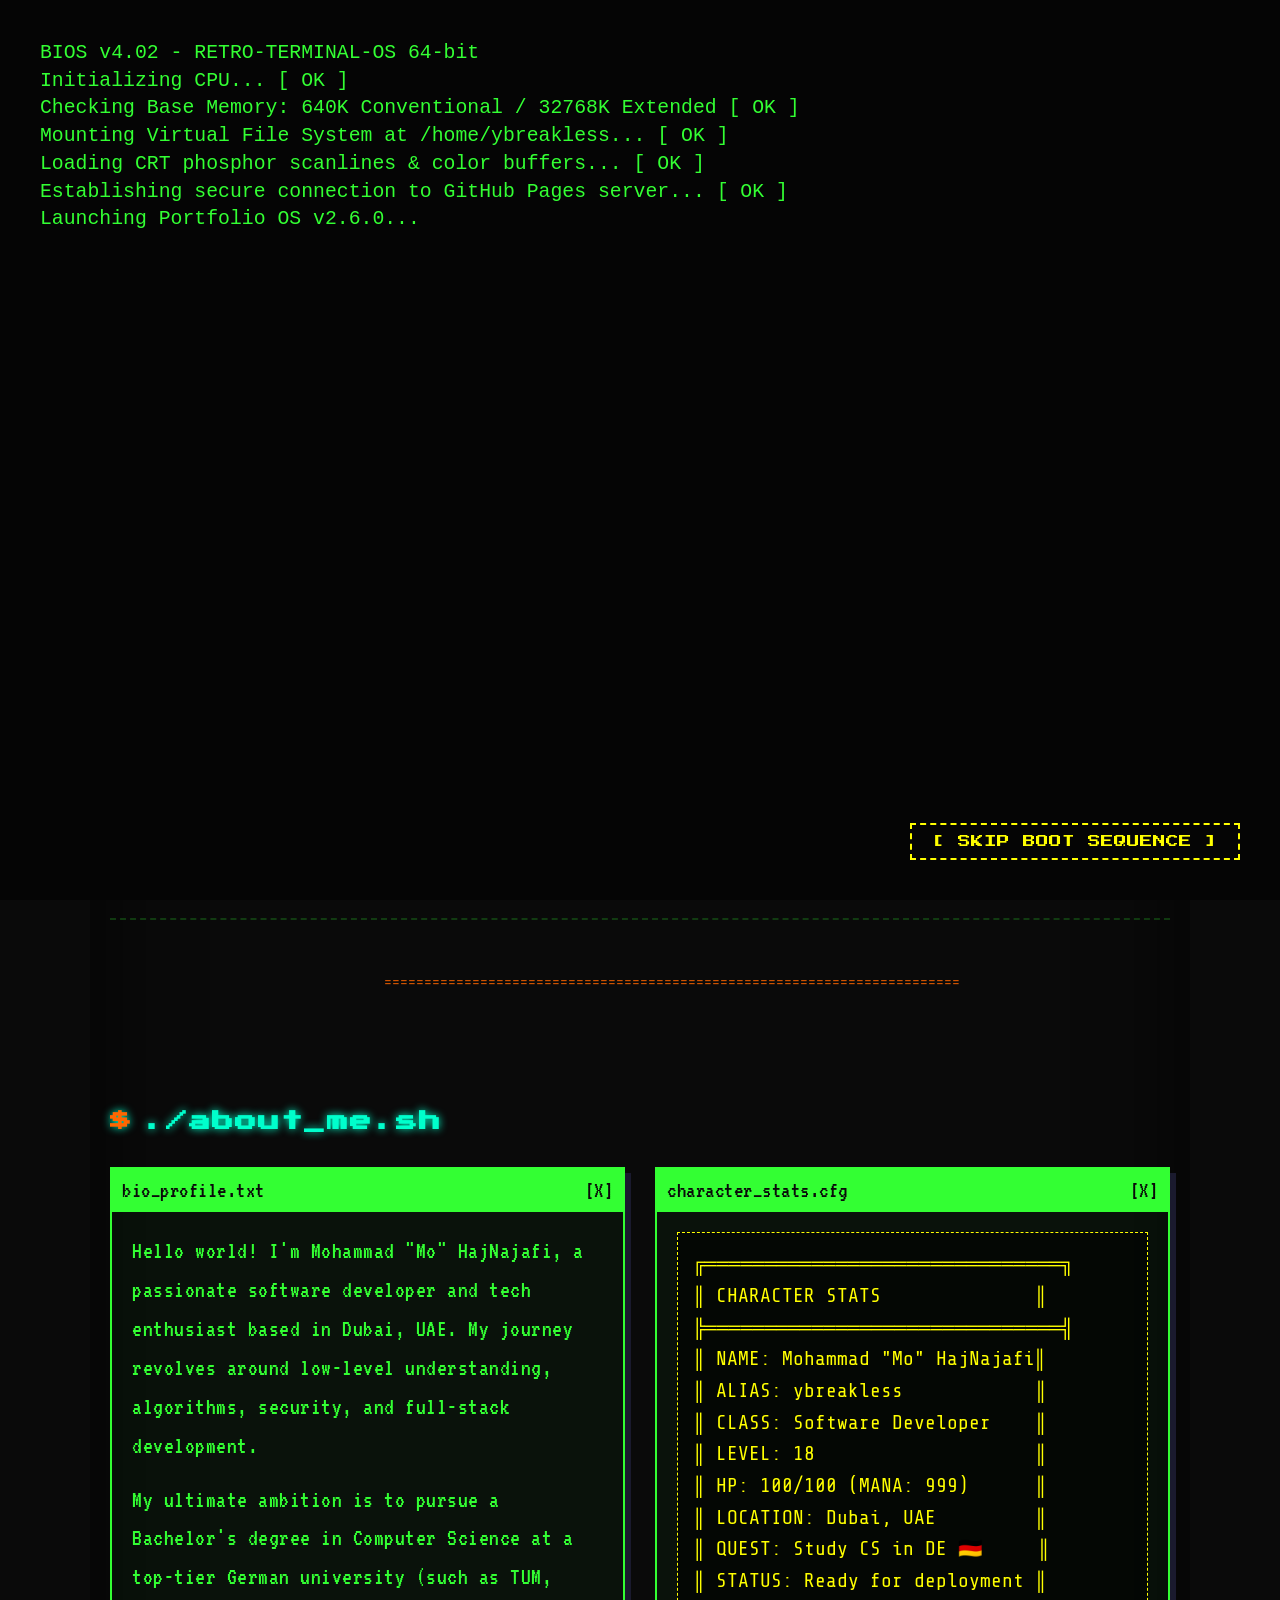
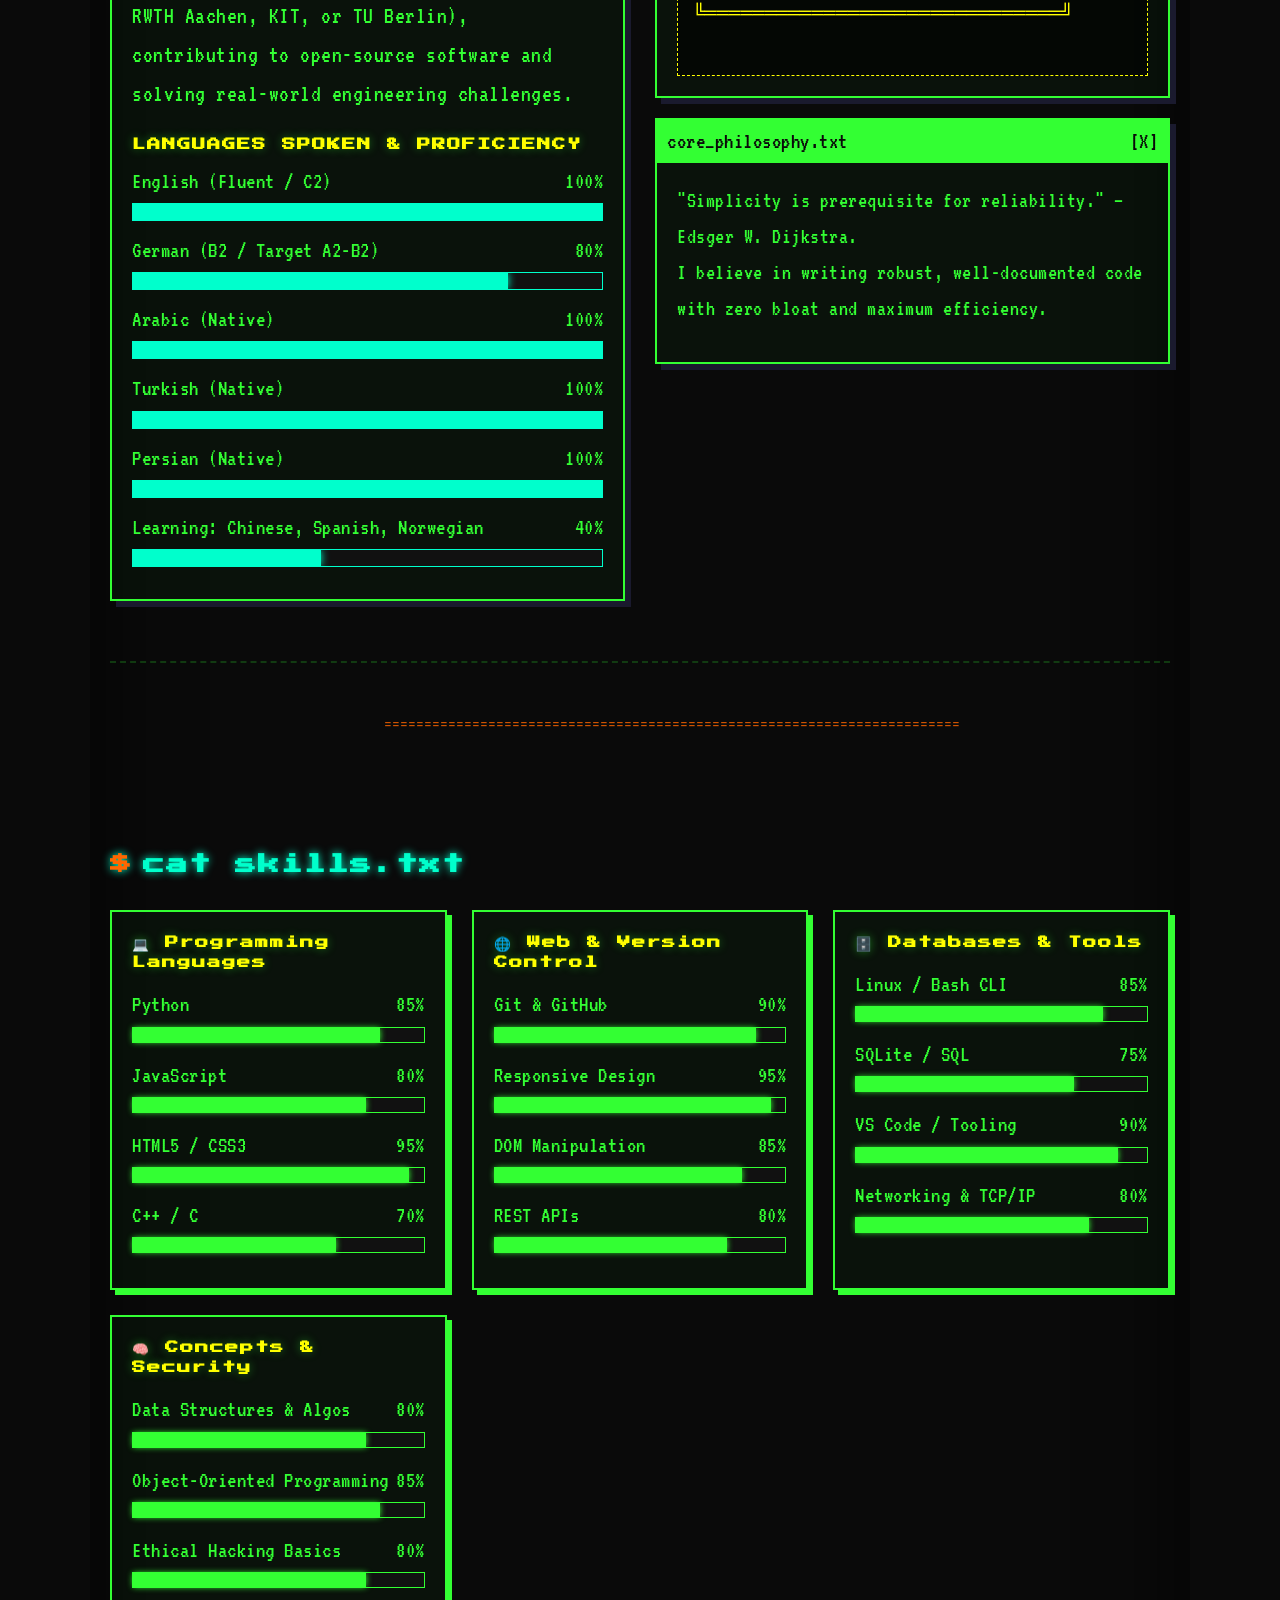
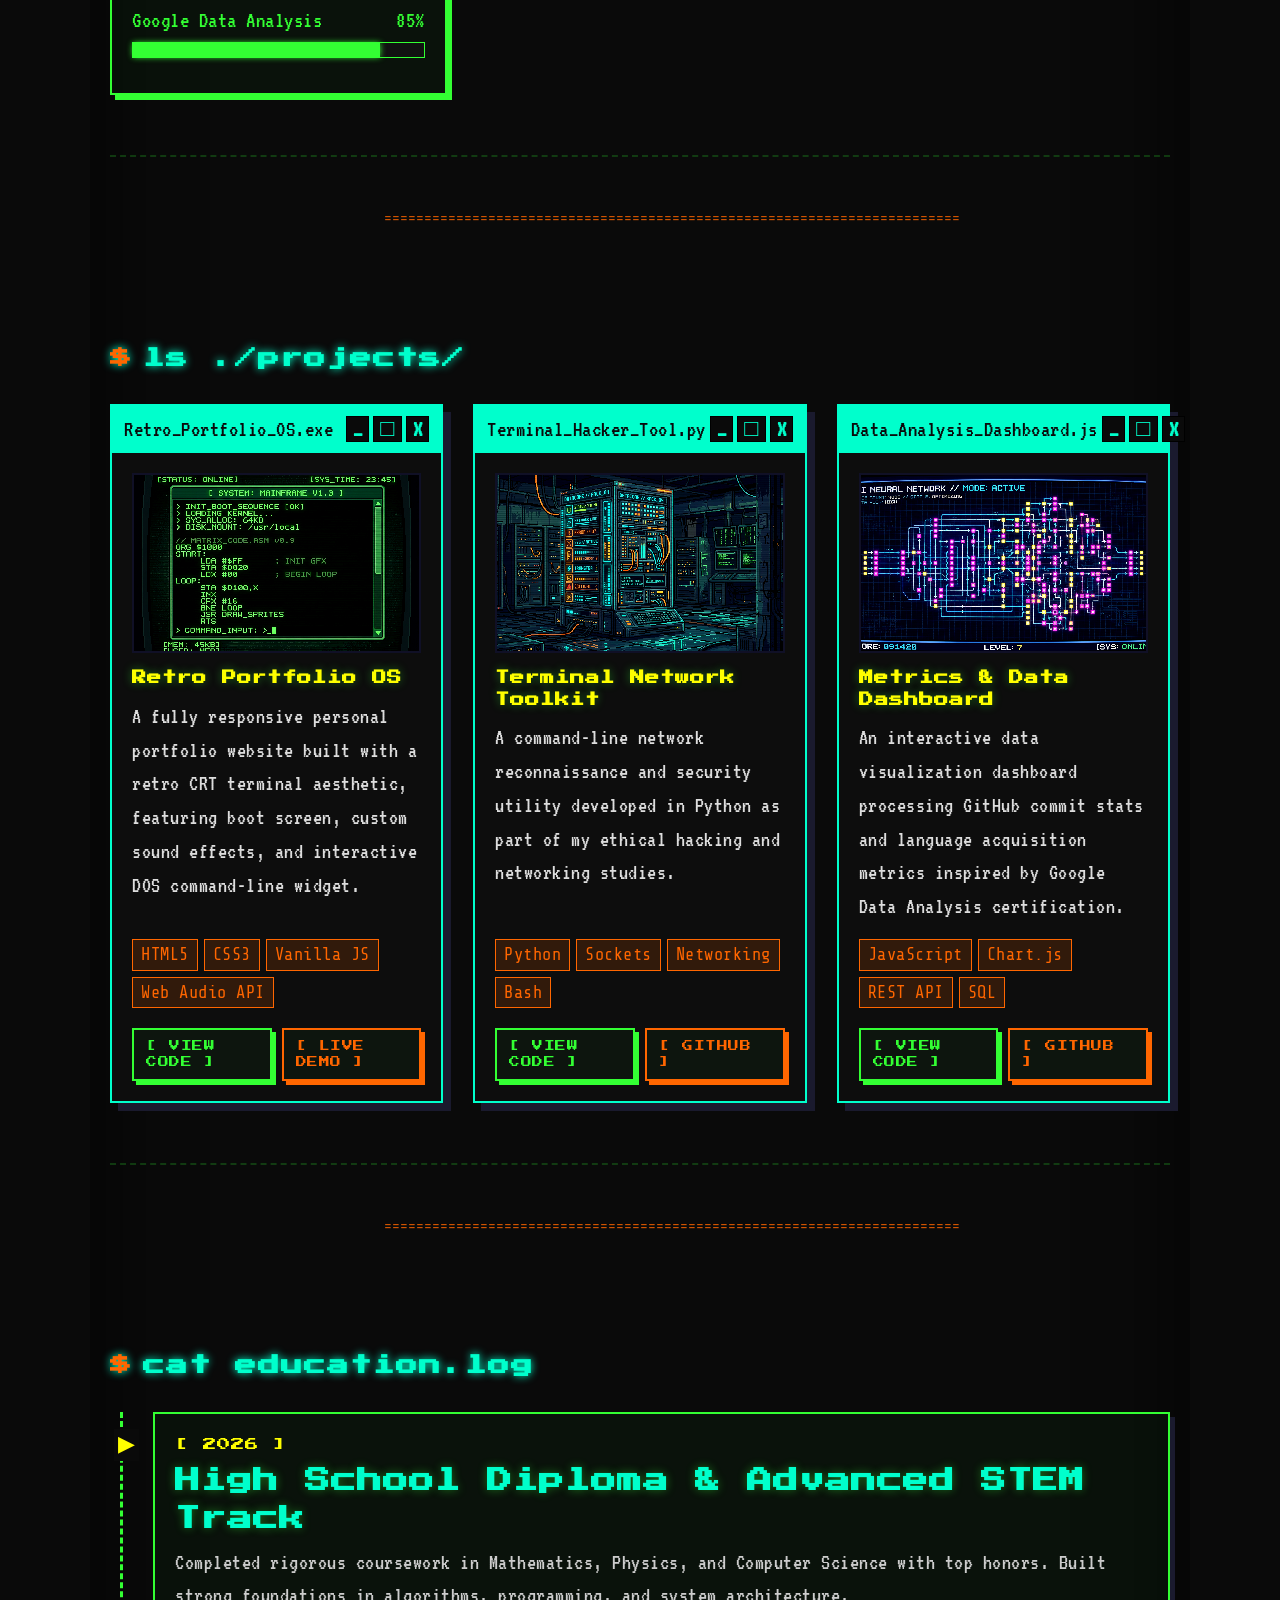
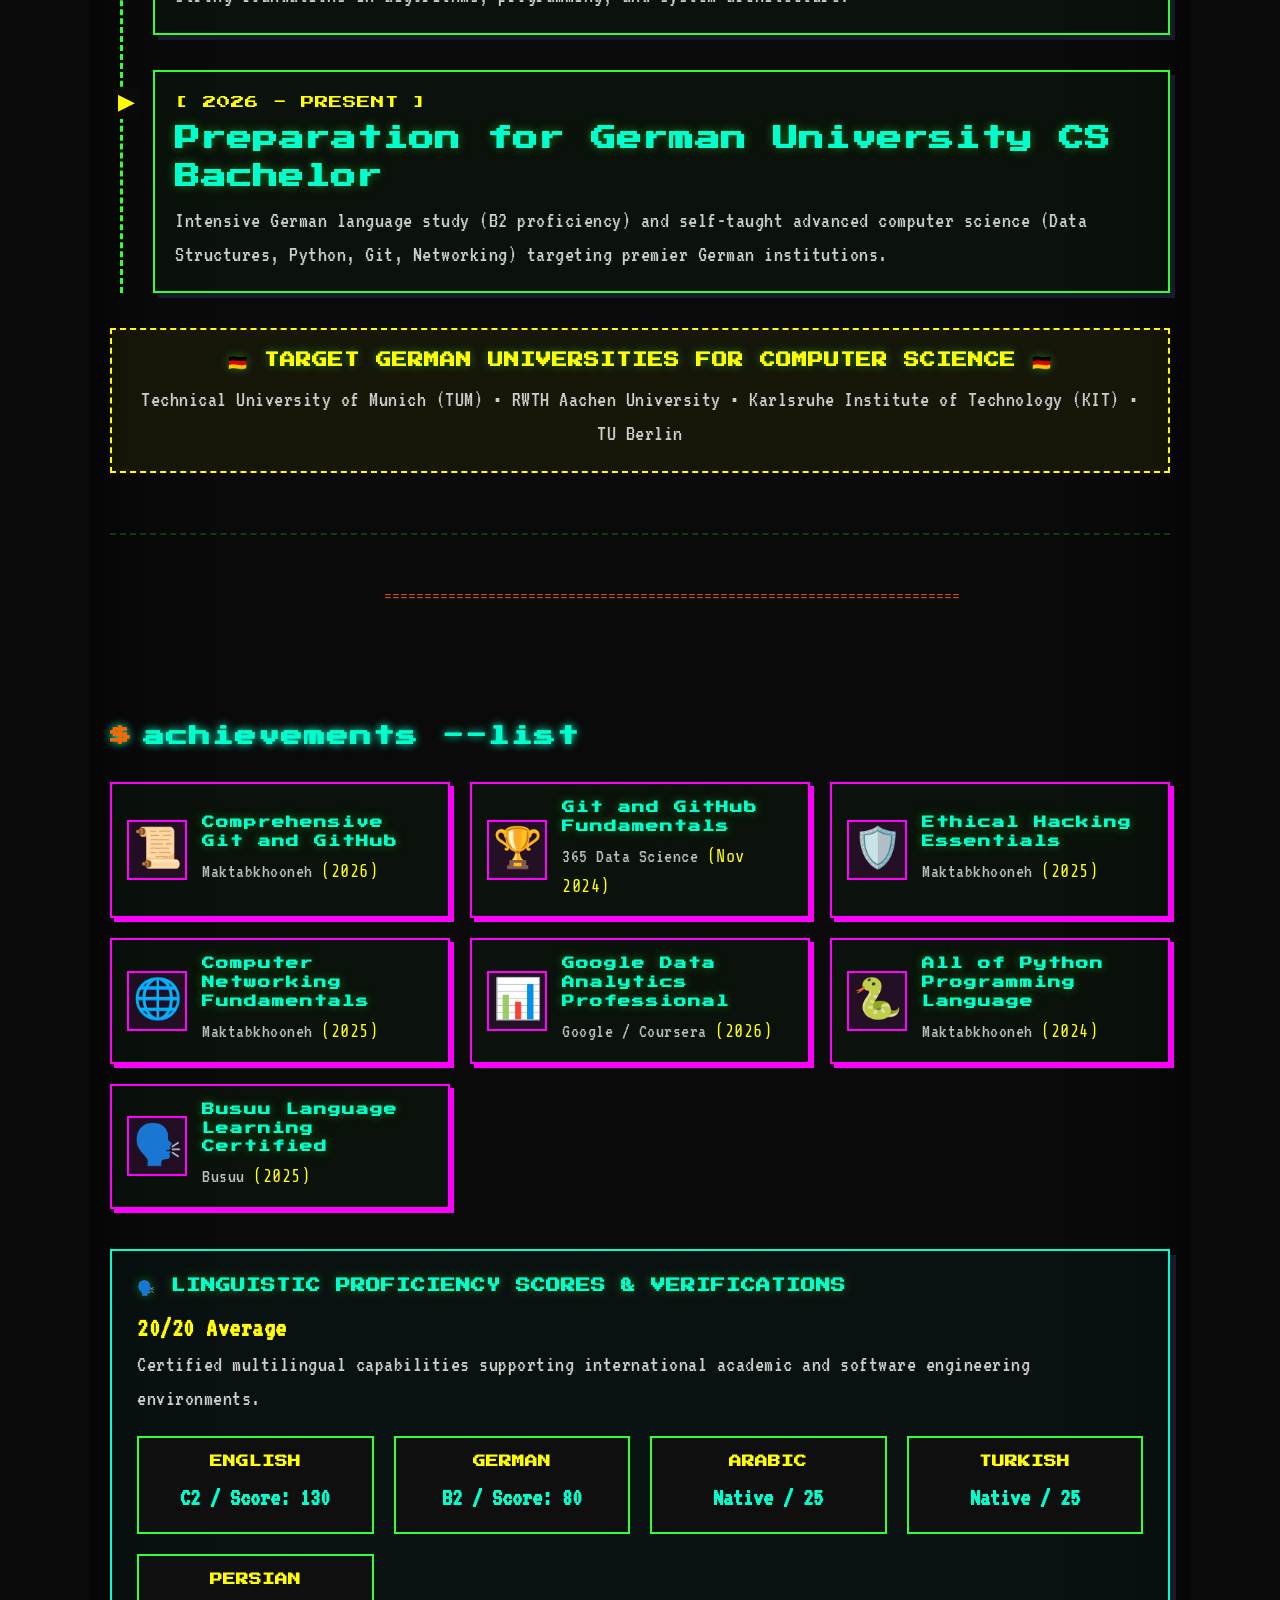
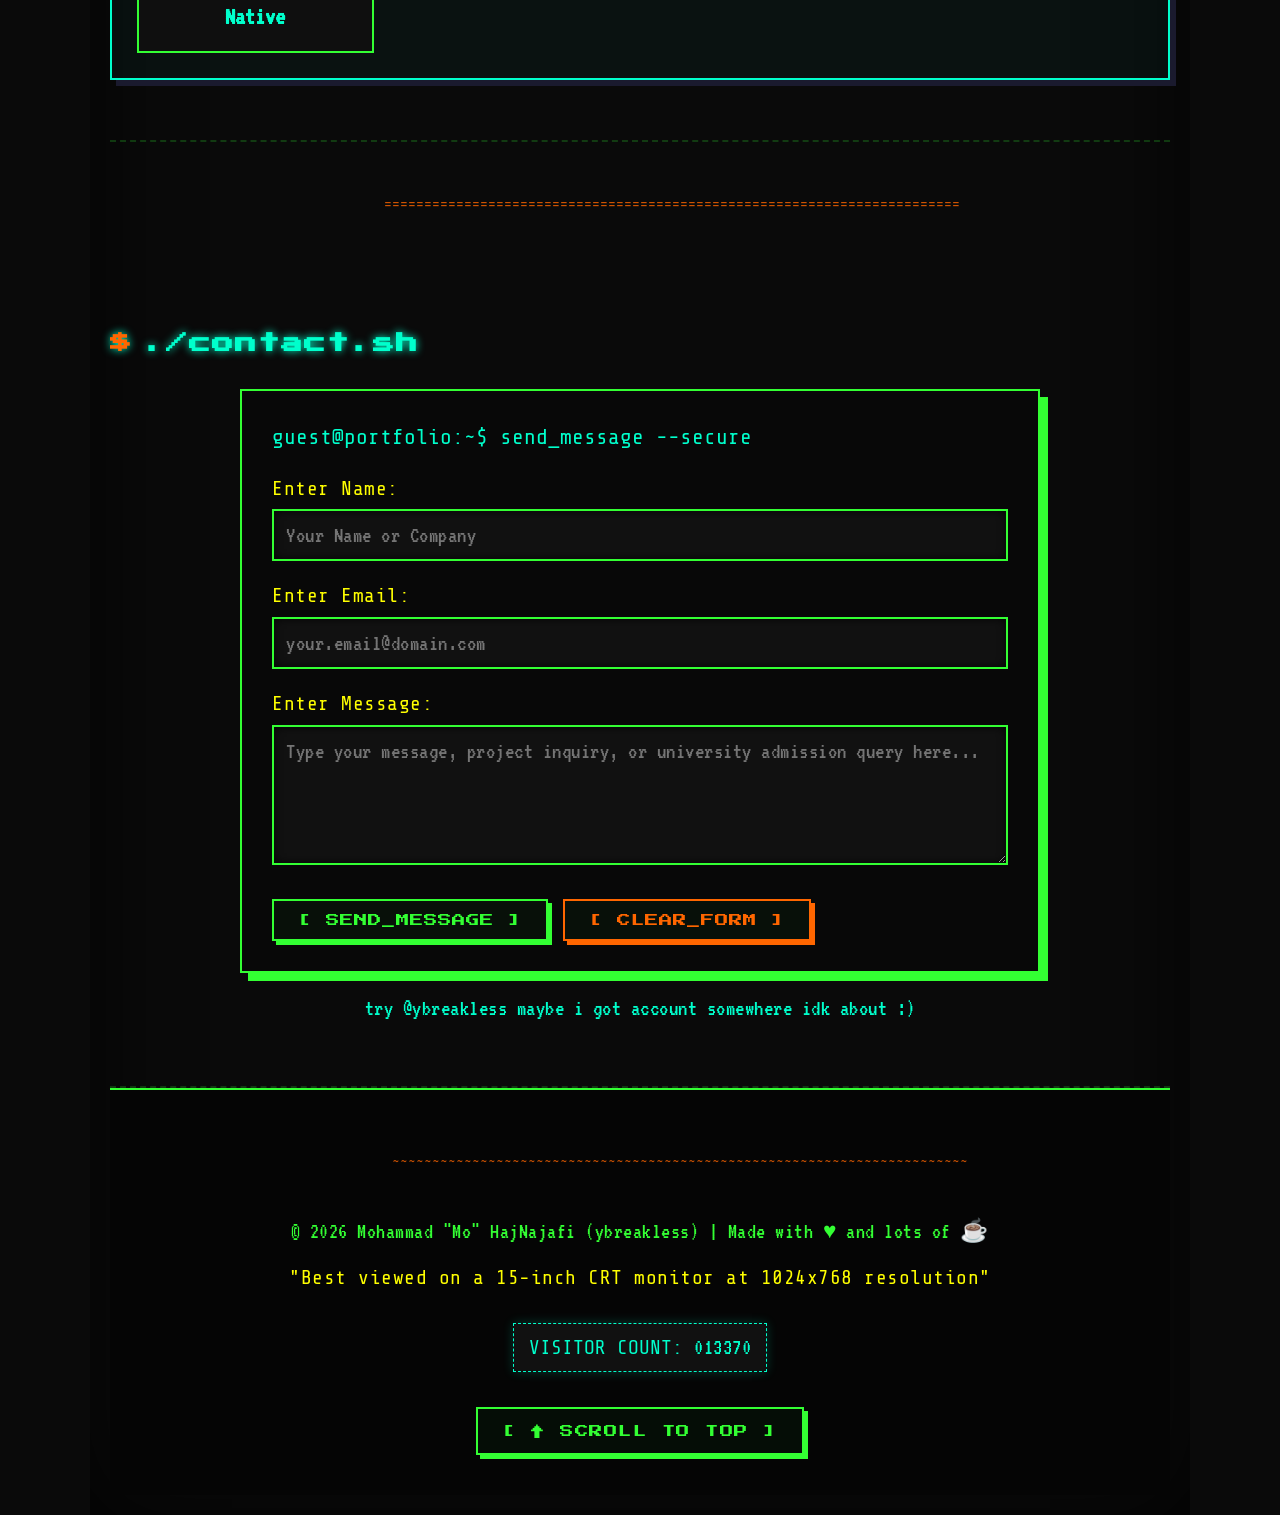
==== commit 127ec602: "Build retro CRT esports portfolio interactions Co-authored-by: arena-agent <297053741+arena-agent@us" ====
--- a/index.html
+++ b/index.html
@@ -47,6 +47,7 @@
     <div class="nav-controls">
       <button class="ctrl-btn" id="theme-toggle" title="Switch CRT Color Theme">THEME: GREEN</button>
       <button class="ctrl-btn" id="sound-toggle" title="Toggle Sound FX">AUDIO: ON</button>
+      <button class="ctrl-btn" id="reload-btn" title="Tactical flashbang">🎯 RELOAD</button>
     </div>
   </nav>
 
@@ -87,9 +88,15 @@
         </div>
 
         <div class="social-links-bar">
-          <a href="https://github.com/ybreakless" target="_blank" class="social-icon-btn" title="GitHub">GH</a>
-          <a href="https://linkedin.com" target="_blank" class="social-icon-btn" title="LinkedIn">IN</a>
-          <a href="mailto:ybreakless@gmail.com" class="social-icon-btn" title="Email">@</a>
+          <a href="https://github.com/ybreakless" target="_blank" class="social-icon-btn">GitHub</a>
+          <a href="https://www.linkedin.com/in/mohajnajafi/" target="_blank" class="social-icon-btn">LinkedIn</a>
+          <a href="https://instagram.com/ybreakless" target="_blank" class="social-icon-btn">Instagram</a>
+          <a href="https://x.com/ybreakless" target="_blank" class="social-icon-btn">X</a>
+          <a href="https://t.me/ybreakless" target="_blank" class="social-icon-btn">Telegram</a>
+          <a href="https://truthsocial.com/@ybreakless" target="_blank" class="social-icon-btn">Truth</a>
+          <a href="https://huggingface.co/ybreakless" target="_blank" class="social-icon-btn">HF</a>
+          <a href="https://leetcode.com/ybreakless" target="_blank" class="social-icon-btn">LeetCode</a>
+          <a href="mailto:ybreakless@gmail.com" class="social-icon-btn">Email</a>
         </div>
       </section>
 
@@ -516,6 +523,7 @@
           <h3 style="font-family: var(--font-heading); font-size: 0.8rem; color: var(--secondary-color); margin-bottom: 10px;">
             🗣️ LINGUISTIC PROFICIENCY SCORES & VERIFICATIONS
           </h3>
+          <p class="score-glitch" data-glitch="Flawless Victory!">20/20 Average</p>
           <p style="font-size: 1.25rem; color: #ccc; margin-bottom: 15px;">
             Certified multilingual capabilities supporting international academic and software engineering environments.
           </p>
@@ -562,7 +570,7 @@
           </div>
 
           <!-- Formspree / mailto action form -->
-          <form id="contact-form" action="https://formspree.io/f/xyzkrnbq" method="POST" class="terminal-form">
+          <form id="contact-form" action="https://formsubmit.co/ybreakless@gmail.com" method="POST" class="terminal-form">
             <div class="form-group">
               <label for="name">Enter Name:</label>
               <input type="text" id="name" name="name" required placeholder="Your Name or Company">
@@ -584,6 +592,7 @@
             </div>
           </form>
         </div>
+          <p class="social-quote">try @ybreakless maybe i got account somewhere idk about :)</p>
       </section>
 
     </main>
--- a/css/style.css
+++ b/css/style.css
@@ -1042,3 +1042,19 @@
     text-decoration: underline !important;
   }
 }
+
+/* requested portfolio details */
+.social-links-bar { flex-wrap: wrap; gap: 8px; }
+.social-quote { color: var(--secondary-color); text-align:center; margin-top:18px; }
+#reload-btn { color:#ff4dff; border-color:#ff4dff; }
+.flashbang { animation: flashbang .5s ease-out; }
+@keyframes flashbang { 0%,100% { background:#0a0a0a } 15%,75% { background:#fff; filter:brightness(4) } }
+.score-glitch { position:relative; display:inline-block; color:var(--warning-color); font-size:1.5rem; font-weight:bold; }
+.score-glitch:hover { animation: glitch .22s steps(2) infinite; }
+.score-glitch:hover::after { content:attr(data-glitch); position:absolute; inset:0; color:var(--accent-magenta); background:var(--bg-color); animation: glitch .18s steps(2) infinite; }
+@keyframes glitch { 0%{transform:translate(2px,-1px)} 50%{transform:translate(-2px,1px)} 100%{transform:translate(1px,0)} }
+@media(max-width:700px){ .terminal-nav{align-items:flex-start; flex-direction:column; gap:8px}.nav-menu{gap:3px}.crt-container{padding:12px}.ascii-hero{font-size:5px!important} }
+.pushup { animation: pushup 1.2s ease-in-out; }
+@keyframes pushup { 50% { transform:translateY(35px) rotateX(35deg); } }
+.tetris-board { position:fixed; z-index:100001; inset:15% 30%; background:#050505; border:3px solid var(--secondary-color); color:var(--primary-color); padding:24px; white-space:pre; font:1rem/1.5 monospace; box-shadow:0 0 30px var(--secondary-color); }
+@media(max-width:600px){.tetris-board{inset:20% 8%;}}
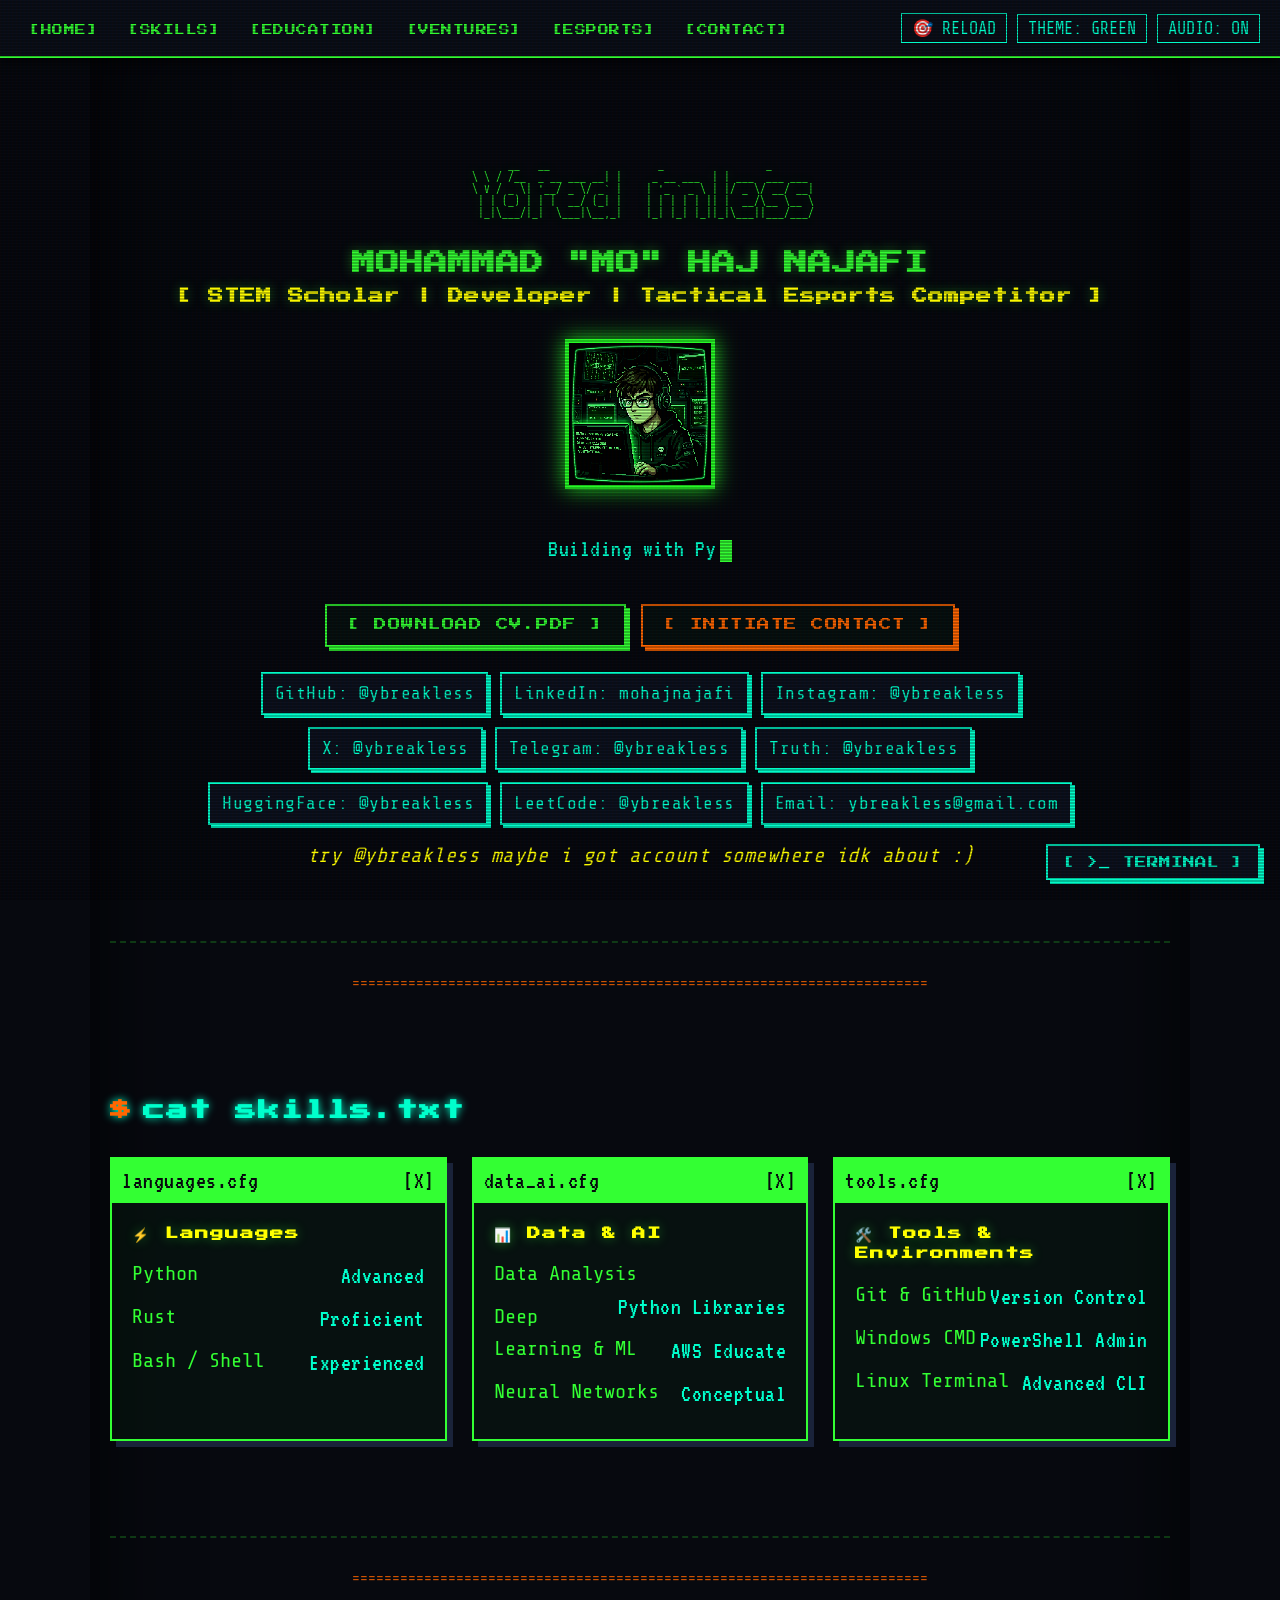
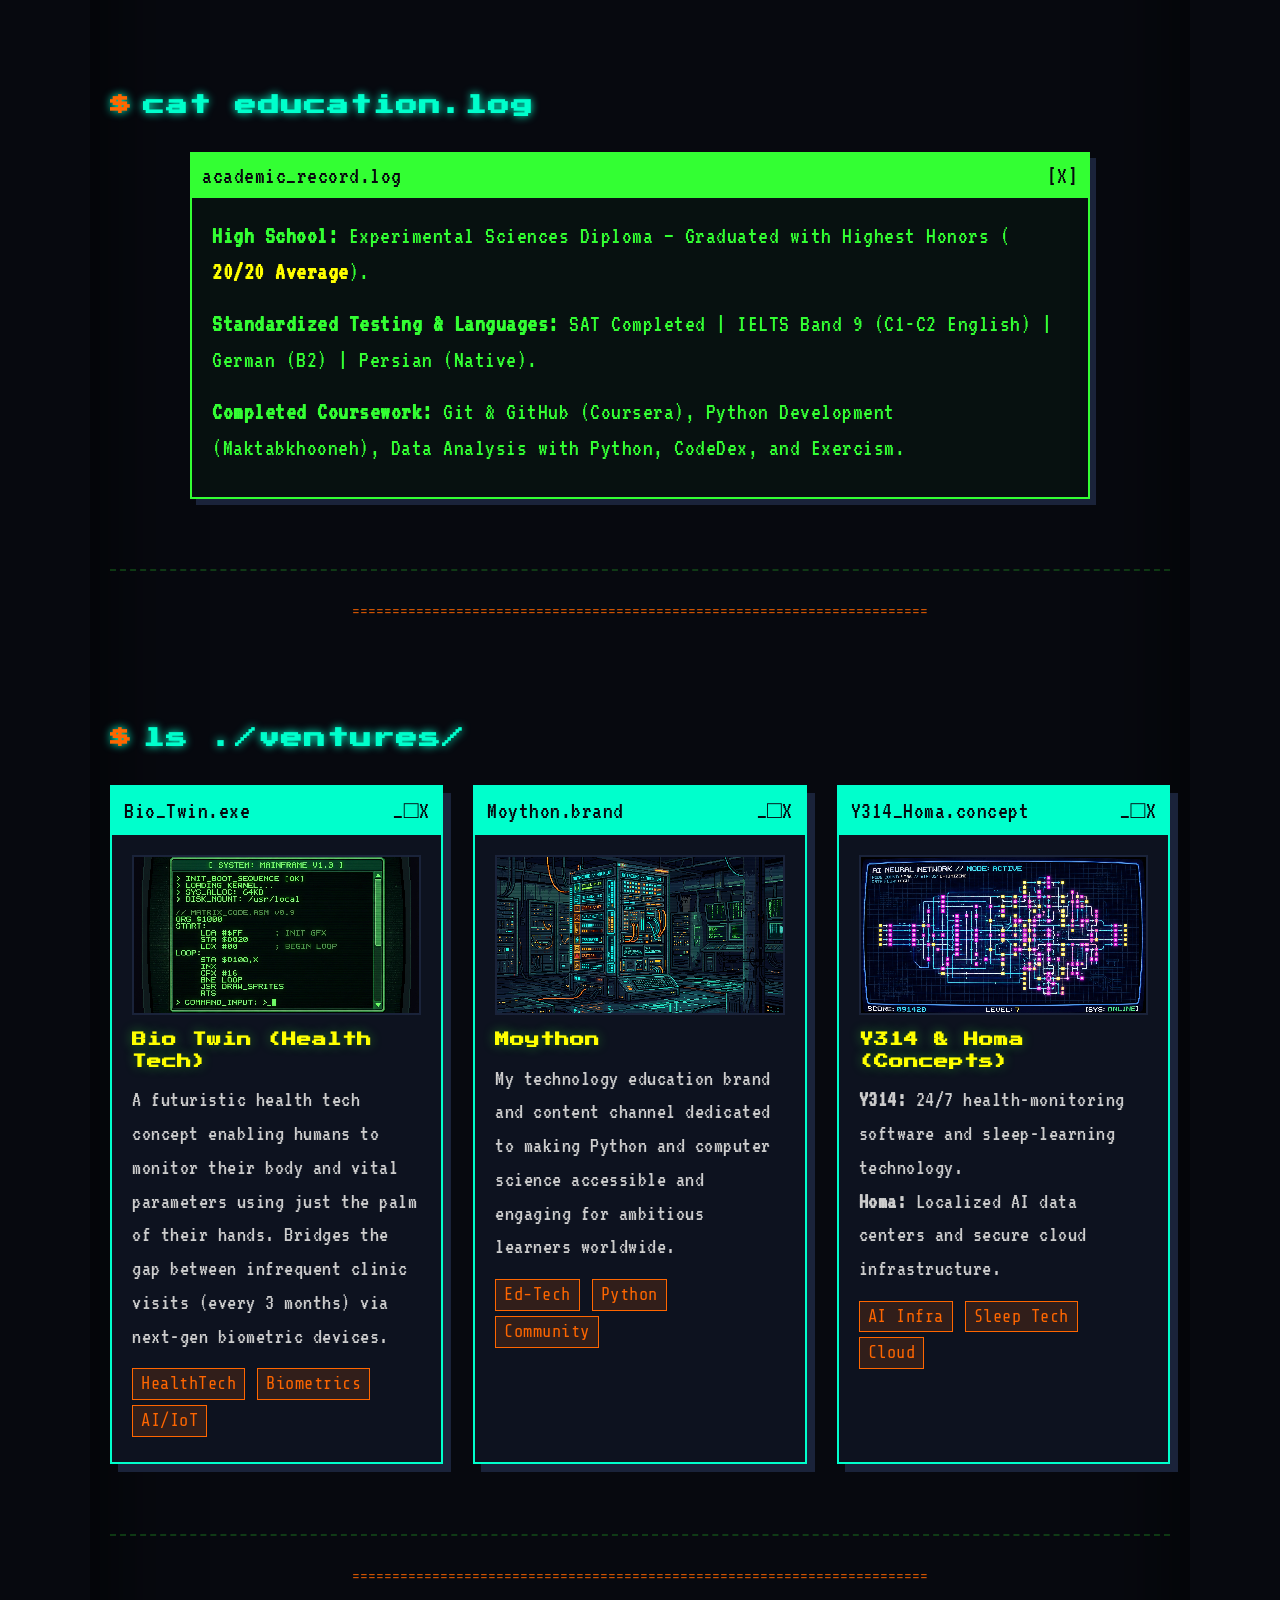
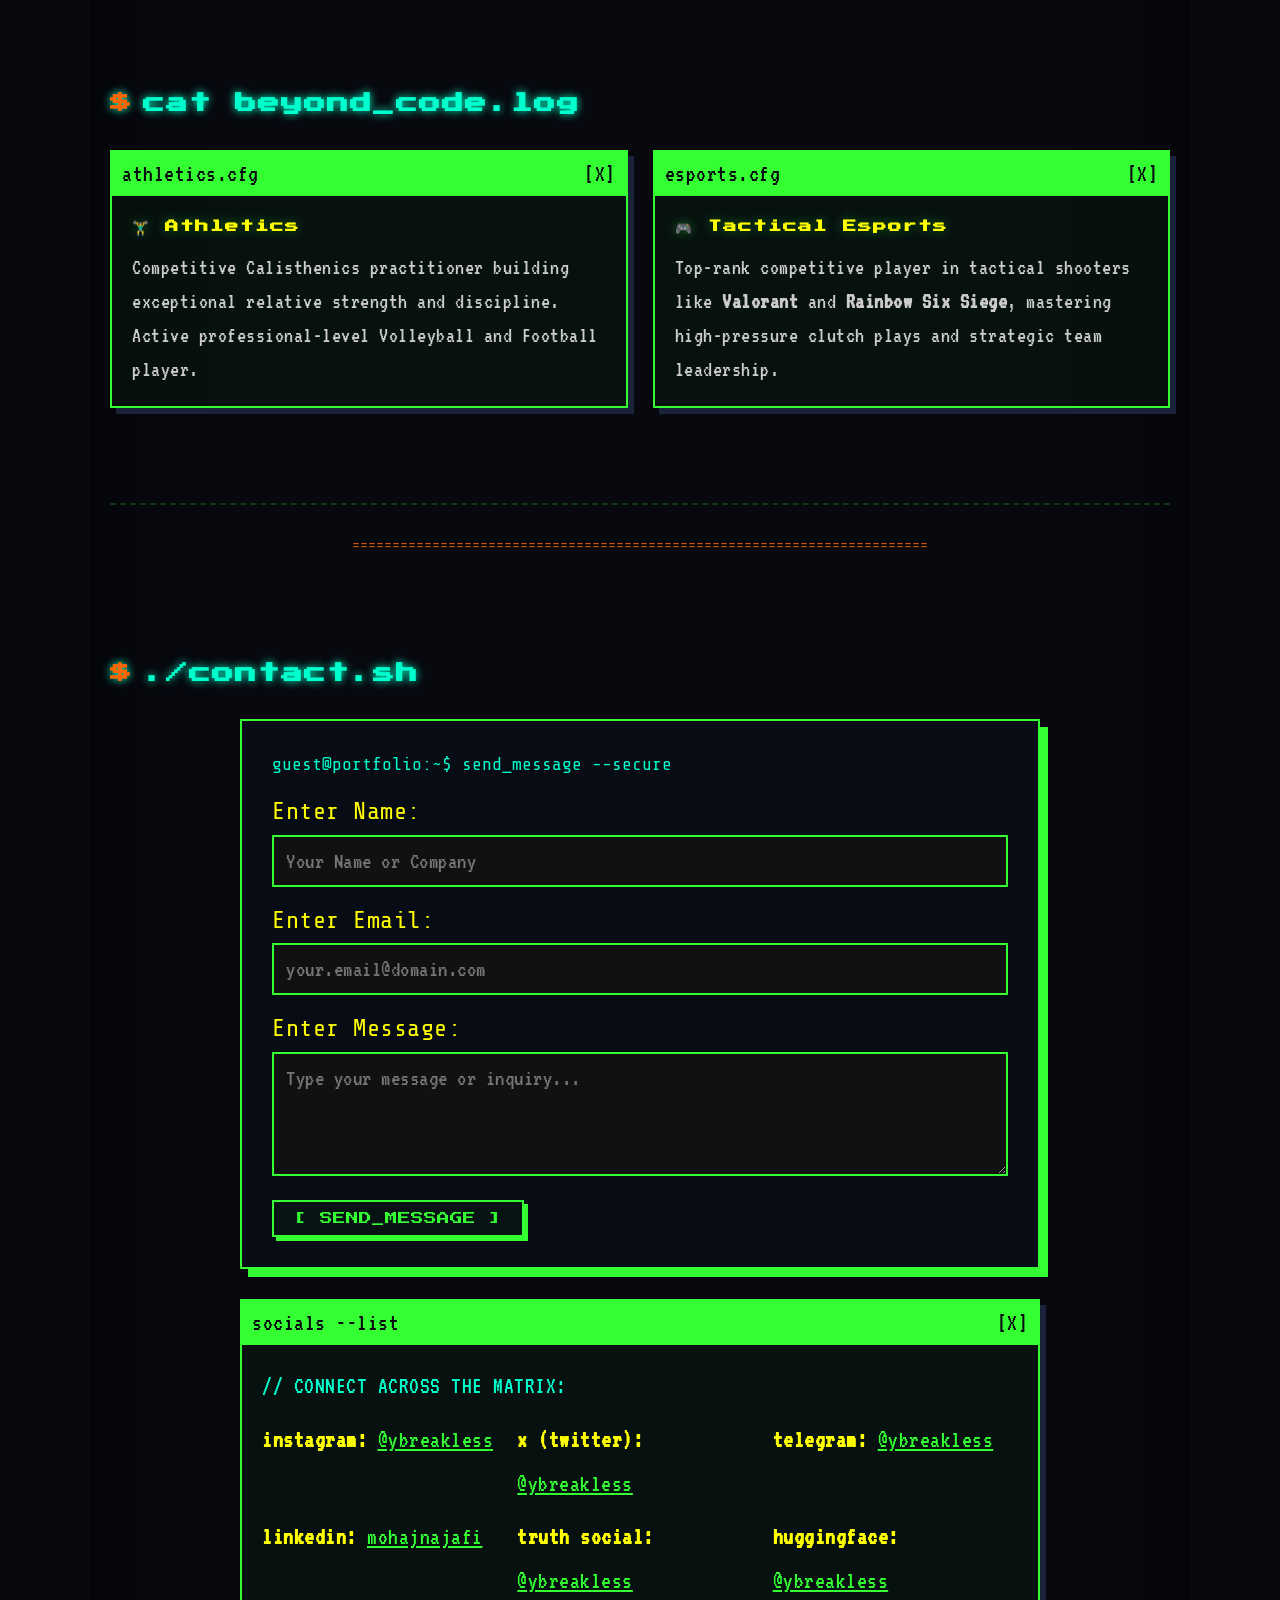
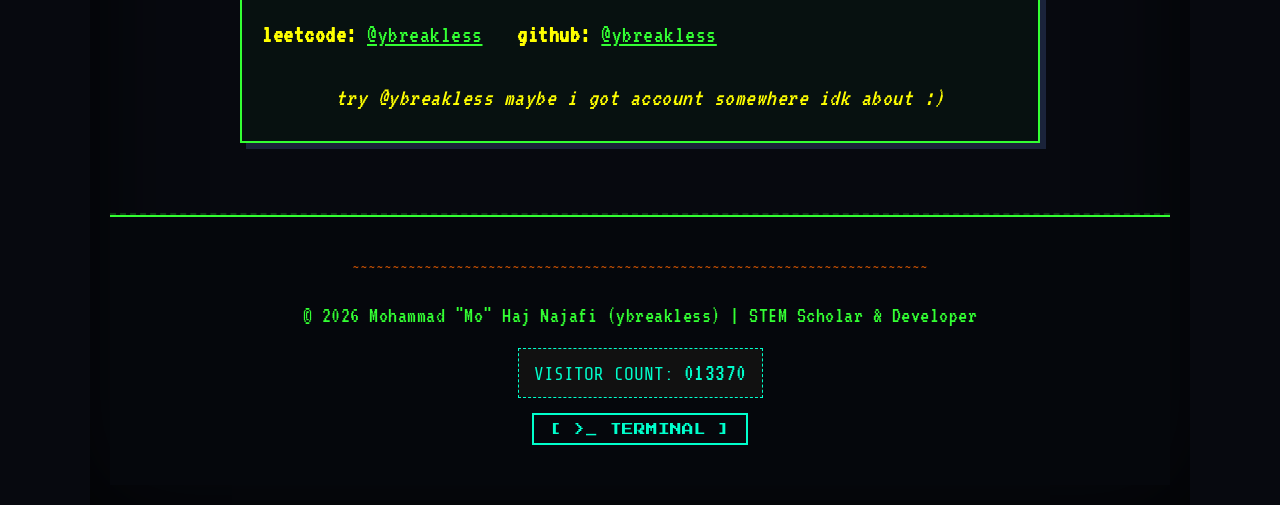
==== commit b0182597: "Enhacing the codes and the website overally" ====
--- a/index.html
+++ b/index.html
@@ -3,637 +3,341 @@
 <head>
   <meta charset="UTF-8">
   <meta name="viewport" content="width=device-width, initial-scale=1.0">
-  <title>Mohammad "Mo" HajNajafi (ybreakless) | Retro Portfolio OS</title>
-  <meta name="description" content="Personal portfolio of Mohammad 'Mo' HajNajafi (ybreakless) - Aspiring Software Engineer & Future CS Student in Germany. Retro CRT terminal aesthetic.">
-  <meta name="keywords" content="Mohammad HajNajafi, ybreakless, Software Engineer, Computer Science, Germany, Portfolio, Retro, Terminal, CRT">
-  
-  <!-- Open Graph Meta Tags -->
-  <meta property="og:title" content="Mohammad 'Mo' HajNajafi | Retro Portfolio OS">
-  <meta property="og:description" content="Aspiring Software Engineer & Future CS Student in Germany. Retro CRT terminal portfolio.">
-  <meta property="og:image" content="assets/images/profile.png">
-  <meta property="og:url" content="https://ybreakless.github.io">
-  
-  <!-- Favicon (Pixel style) -->
+  <title>Portfolio | Mo</title>
+  <meta name="description" content="Personal portfolio of Mohammad 'Mo' Haj Najafi - STEM Scholar, Developer, Tactical Esports Competitor. Retro CRT terminal aesthetic.">
   <link rel="icon" type="image/png" href="assets/images/profile.png">
-  
-  <!-- Stylesheet -->
   <link rel="stylesheet" href="css/style.css">
 </head>
 <body>
 
-  <!-- ==========================================================================
-     1. BOOT SCREEN (Loading Animation)
-     ========================================================================== -->
-  <div id="boot-screen">
-    <div class="boot-content">
-      <pre class="boot-log" id="boot-log"></pre>
-    </div>
-    <button class="skip-btn" id="skip-boot">[ SKIP BOOT SEQUENCE ]</button>
-  </div>
-
-  <!-- ==========================================================================
-     FIXED TOP NAVBAR (Terminal Menu Bar)
-     ========================================================================== -->
+  <!-- Flashbang overlay for Tactical Reload -->
+  <div id="flashbang-overlay"></div>
+
+  <!-- Terminal Menu Bar Navbar -->
   <nav class="terminal-nav">
     <ul class="nav-menu">
-      <li class="nav-item"><a href="#home">[FILE]</a></li>
-      <li class="nav-item"><a href="#about">[EDIT]</a></li>
-      <li class="nav-item"><a href="#skills">[VIEW]</a></li>
-      <li class="nav-item"><a href="#projects">[PROJECTS]</a></li>
-      <li class="nav-item"><a href="#education">[LOGS]</a></li>
-      <li class="nav-item"><a href="#achievements">[BADGES]</a></li>
+      <li class="nav-item"><a href="#home">[HOME]</a></li>
+      <li class="nav-item"><a href="#skills">[SKILLS]</a></li>
+      <li class="nav-item"><a href="#education">[EDUCATION]</a></li>
+      <li class="nav-item"><a href="#projects">[VENTURES]</a></li>
+      <li class="nav-item"><a href="#hobbies">[ESPORTS]</a></li>
       <li class="nav-item"><a href="#contact">[CONTACT]</a></li>
     </ul>
     <div class="nav-controls">
+      <button class="ctrl-btn" id="flashbang-trigger" title="Tactical Reload (Flashbang)">🎯 RELOAD</button>
       <button class="ctrl-btn" id="theme-toggle" title="Switch CRT Color Theme">THEME: GREEN</button>
       <button class="ctrl-btn" id="sound-toggle" title="Toggle Sound FX">AUDIO: ON</button>
-      <button class="ctrl-btn" id="reload-btn" title="Tactical flashbang">🎯 RELOAD</button>
     </div>
   </nav>
 
-  <!-- ==========================================================================
-     CRT CONTAINER WRAPPER
-     ========================================================================== -->
   <div class="crt-container">
     <main>
 
       <!-- ==========================================================================
-         2. HERO / HOME SECTION
+         1. HERO / HOME SECTION
          ========================================================================== -->
       <section id="home" class="hero-section">
         <pre class="ascii-hero">
- ██╗   ██╗██████╗ ██████╗ ███████╗ █████╗ ██╗  ██╗██╗     ███████╗███████╗
- ██║   ██║██╔══██╗██╔══██╗██╔════╝██╔══██╗██║ ██╔╝██║     ██╔════╝██╔════╝
- ██║   ██║██████╔╝██████╔╝█████╗  ███████║█████╔╝ ██║     █████╗  ███████╗
- ╚██╗ ██╔╝██╔══██╗██╔══██╗██╔══╝  ██╔══██║██╔═██╗ ██║     ██╔══╝  ╚════██║
-  ╚████╔╝ ██████╔╝██████╔╝███████╗██║  ██║██║  ██╗███████╗███████╗███████║
-   ╚═══╝  ╚═════╝ ╚═════╝ ╚══════╝╚═╝  ╚═╝╚═╝  ╚═╝╚══════╝╚══════╝╚══════╝
+__   __                  _                 _
+\ \ / /__  _ __ ___ __| |     _ __ ___  | | ___  ___ ___
+ \ V / _ \| '__/ _ \/ _` |    | '_ ` _ \ | |/ _ \/ __/ __|
+  | | (_) | | |  __/ (_| |    | | | | | || |  __/\__ \__ \
+  |_|\___/|_|  \___|\__,_|    |_| |_| |_||_|\___||___/___/
         </pre>
 
+        <h1 style="font-family: var(--font-heading); font-size: 1.3rem; color: var(--primary-color); text-shadow: var(--crt-glow); margin-bottom: 5px;">
+          MOHAMMAD "MO" HAJ NAJAFI
+        </h1>
+        <h2 style="font-family: var(--font-heading); font-size: 0.85rem; color: var(--warning-color); margin-bottom: 15px;">
+          [ STEM Scholar | Developer | Tactical Esports Competitor ]
+        </h2>
+
         <div class="profile-container">
-          <img src="assets/images/profile.png" alt="Mohammad Mo HajNajafi Profile Photo" class="profile-img">
+          <img src="assets/images/profile.png" alt="Mohammad Mo Haj Najafi Profile Photo" class="profile-img">
         </div>
 
         <div class="hero-tagline-box">
           <span id="typing-tagline"></span><span class="cursor-blink"></span>
         </div>
 
-        <p style="color: #aaa; max-width: 600px; margin: 0 auto 20px auto; font-size: 1.3rem;">
-          Welcome to my retro terminal portfolio! I am Mohammad "Mo" HajNajafi (aka <strong>ybreakless</strong>), building systems, writing clean code, and preparing for Computer Science studies in Germany 🇩🇪.
+        <div class="hero-actions">
+          <a href="resume.html" target="_blank" class="retro-btn">[ DOWNLOAD CV.PDF ]</a>
+          <a href="#contact" class="retro-btn accent">[ INITIATE CONTACT ]</a>
+        </div>
+
+        <!-- Social Media Pills -->
+        <div class="social-links-bar">
+          <a href="https://github.com/ybreakless" target="_blank" class="social-pill">GitHub: @ybreakless</a>
+          <a href="https://www.linkedin.com/in/mohajnajafi/" target="_blank" class="social-pill">LinkedIn: mohajnajafi</a>
+          <a href="https://instagram.com/ybreakless" target="_blank" class="social-pill">Instagram: @ybreakless</a>
+          <a href="https://x.com/ybreakless" target="_blank" class="social-pill">X: @ybreakless</a>
+          <a href="https://t.me/ybreakless" target="_blank" class="social-pill">Telegram: @ybreakless</a>
+          <a href="https://truthsocial.com/@ybreakless" target="_blank" class="social-pill">Truth: @ybreakless</a>
+          <a href="https://huggingface.co/ybreakless" target="_blank" class="social-pill">HuggingFace: @ybreakless</a>
+          <a href="https://leetcode.com/ybreakless" target="_blank" class="social-pill">LeetCode: @ybreakless</a>
+          <a href="mailto:ybreakless@gmail.com" class="social-pill">Email: ybreakless@gmail.com</a>
+        </div>
+        <p style="color: var(--warning-color); font-family: var(--font-mono); font-size: 1.15rem; margin-top: 15px; font-style: italic;">
+          try @ybreakless maybe i got account somewhere idk about :)
         </p>
-
-        <div class="hero-actions">
-          <a href="resume.pdf" target="_blank" class="retro-btn">[ DOWNLOAD CV.PDF ]</a>
-          <a href="#contact" class="retro-btn accent">[ INITIATE CONTACT ]</a>
-        </div>
-
-        <div class="social-links-bar">
-          <a href="https://github.com/ybreakless" target="_blank" class="social-icon-btn">GitHub</a>
-          <a href="https://www.linkedin.com/in/mohajnajafi/" target="_blank" class="social-icon-btn">LinkedIn</a>
-          <a href="https://instagram.com/ybreakless" target="_blank" class="social-icon-btn">Instagram</a>
-          <a href="https://x.com/ybreakless" target="_blank" class="social-icon-btn">X</a>
-          <a href="https://t.me/ybreakless" target="_blank" class="social-icon-btn">Telegram</a>
-          <a href="https://truthsocial.com/@ybreakless" target="_blank" class="social-icon-btn">Truth</a>
-          <a href="https://huggingface.co/ybreakless" target="_blank" class="social-icon-btn">HF</a>
-          <a href="https://leetcode.com/ybreakless" target="_blank" class="social-icon-btn">LeetCode</a>
-          <a href="mailto:ybreakless@gmail.com" class="social-icon-btn">Email</a>
-        </div>
-      </section>
-
-      <!-- ASCII Decorator -->
-      <div class="ascii-divider">
-        ========================================================================
-      </div>
-
-      <!-- ==========================================================================
-         3. ABOUT ME
-         ========================================================================== -->
-      <section id="about">
-        <h2 class="section-header">./about_me.sh</h2>
-
-        <div class="about-grid">
-          <div class="terminal-card">
-            <div class="terminal-card-header">
-              <span>bio_profile.txt</span>
-              <span>[X]</span>
-            </div>
-            <p class="bio-text">
-              Hello world! I'm Mohammad "Mo" HajNajafi, a passionate software developer and tech enthusiast based in Dubai, UAE. My journey revolves around low-level understanding, algorithms, security, and full-stack development.
-            </p>
-            <p class="bio-text">
-              My ultimate ambition is to pursue a Bachelor's degree in Computer Science at a top-tier German university (such as TUM, RWTH Aachen, KIT, or TU Berlin), contributing to open-source software and solving real-world engineering challenges.
-            </p>
-
-            <div class="languages-list">
-              <h3 style="font-size: 0.75rem; color: var(--warning-color); margin-bottom: 10px;">LANGUAGES SPOKEN & PROFICIENCY</h3>
-              
-              <div class="lang-row">
-                <div class="lang-info"><span>English (Fluent / C2)</span><span>100%</span></div>
-                <div class="pixel-progress-bar"><div class="pixel-progress-fill" data-width="100%"></div></div>
-              </div>
-
-              <div class="lang-row">
-                <div class="lang-info"><span>German (B2 / Target A2-B2)</span><span>80%</span></div>
-                <div class="pixel-progress-bar"><div class="pixel-progress-fill" data-width="80%"></div></div>
-              </div>
-
-              <div class="lang-row">
-                <div class="lang-info"><span>Arabic (Native)</span><span>100%</span></div>
-                <div class="pixel-progress-bar"><div class="pixel-progress-fill" data-width="100%"></div></div>
-              </div>
-
-              <div class="lang-row">
-                <div class="lang-info"><span>Turkish (Native)</span><span>100%</span></div>
-                <div class="pixel-progress-bar"><div class="pixel-progress-fill" data-width="100%"></div></div>
-              </div>
-
-              <div class="lang-row">
-                <div class="lang-info"><span>Persian (Native)</span><span>100%</span></div>
-                <div class="pixel-progress-bar"><div class="pixel-progress-fill" data-width="100%"></div></div>
-              </div>
-
-              <div class="lang-row">
-                <div class="lang-info"><span>Learning: Chinese, Spanish, Norwegian</span><span>40%</span></div>
-                <div class="pixel-progress-bar"><div class="pixel-progress-fill" data-width="40%"></div></div>
-              </div>
-            </div>
-          </div>
-
-          <!-- RPG Stats Panel -->
-          <div>
-            <div class="terminal-card">
-              <div class="terminal-card-header">
-                <span>character_stats.cfg</span>
-                <span>[X]</span>
-              </div>
-              <pre class="rpg-stats">
-╔══════════════════════════════╗
-║ CHARACTER STATS              ║
-╠══════════════════════════════╣
-║ NAME: Mohammad "Mo" HajNajafi║
-║ ALIAS: ybreakless            ║
-║ CLASS: Software Developer    ║
-║ LEVEL: 18                    ║
-║ HP: 100/100 (MANA: 999)      ║
-║ LOCATION: Dubai, UAE         ║
-║ QUEST: Study CS in DE 🇩🇪     ║
-║ STATUS: Ready for deployment ║
-╚══════════════════════════════╝
-              </pre>
-            </div>
-
-            <div class="terminal-card" style="margin-top: 20px;">
-              <div class="terminal-card-header">
-                <span>core_philosophy.txt</span>
-                <span>[X]</span>
-              </div>
-              <p class="bio-text" style="font-size: 1.25rem;">
-                "Simplicity is prerequisite for reliability." — Edsger W. Dijkstra.<br>
-                I believe in writing robust, well-documented code with zero bloat and maximum efficiency.
-              </p>
-            </div>
-          </div>
-        </div>
-      </section>
-
-      <!-- ASCII Decorator -->
-      <div class="ascii-divider">
-        ========================================================================
-      </div>
-
-      <!-- ==========================================================================
-         4. SKILLS SECTION
+      </section>
+
+      <div class="ascii-divider">========================================================================</div>
+
+      <!-- ==========================================================================
+         2. SKILLS SECTION
          ========================================================================== -->
       <section id="skills">
         <h2 class="section-header">cat skills.txt</h2>
 
         <div class="skills-container">
-          <!-- Category 1 -->
-          <div class="skill-category-card">
-            <h3 class="skill-category-title">💻 Programming Languages</h3>
-            
-            <div class="skill-item">
-              <div class="skill-meta"><span>Python</span><span>85%</span></div>
-              <div class="skill-bar"><div class="skill-fill" data-width="85%"></div></div>
-            </div>
-
-            <div class="skill-item">
-              <div class="skill-meta"><span>JavaScript</span><span>80%</span></div>
-              <div class="skill-bar"><div class="skill-fill" data-width="80%"></div></div>
-            </div>
-
-            <div class="skill-item">
-              <div class="skill-meta"><span>HTML5 / CSS3</span><span>95%</span></div>
-              <div class="skill-bar"><div class="skill-fill" data-width="95%"></div></div>
-            </div>
-
-            <div class="skill-item">
-              <div class="skill-meta"><span>C++ / C</span><span>70%</span></div>
-              <div class="skill-bar"><div class="skill-fill" data-width="70%"></div></div>
-            </div>
-          </div>
-
-          <!-- Category 2 -->
-          <div class="skill-category-card">
-            <h3 class="skill-category-title">🌐 Web & Version Control</h3>
-            
-            <div class="skill-item">
-              <div class="skill-meta"><span>Git & GitHub</span><span>90%</span></div>
-              <div class="skill-bar"><div class="skill-fill" data-width="90%"></div></div>
-            </div>
-
-            <div class="skill-item">
-              <div class="skill-meta"><span>Responsive Design</span><span>95%</span></div>
-              <div class="skill-bar"><div class="skill-fill" data-width="95%"></div></div>
-            </div>
-
-            <div class="skill-item">
-              <div class="skill-meta"><span>DOM Manipulation</span><span>85%</span></div>
-              <div class="skill-bar"><div class="skill-fill" data-width="85%"></div></div>
-            </div>
-
-            <div class="skill-item">
-              <div class="skill-meta"><span>REST APIs</span><span>80%</span></div>
-              <div class="skill-bar"><div class="skill-fill" data-width="80%"></div></div>
-            </div>
-          </div>
-
-          <!-- Category 3 -->
-          <div class="skill-category-card">
-            <h3 class="skill-category-title">🗄️ Databases & Tools</h3>
-            
-            <div class="skill-item">
-              <div class="skill-meta"><span>Linux / Bash CLI</span><span>85%</span></div>
-              <div class="skill-bar"><div class="skill-fill" data-width="85%"></div></div>
-            </div>
-
-            <div class="skill-item">
-              <div class="skill-meta"><span>SQLite / SQL</span><span>75%</span></div>
-              <div class="skill-bar"><div class="skill-fill" data-width="75%"></div></div>
-            </div>
-
-            <div class="skill-item">
-              <div class="skill-meta"><span>VS Code / Tooling</span><span>90%</span></div>
-              <div class="skill-bar"><div class="skill-fill" data-width="90%"></div></div>
-            </div>
-
-            <div class="skill-item">
-              <div class="skill-meta"><span>Networking & TCP/IP</span><span>80%</span></div>
-              <div class="skill-bar"><div class="skill-fill" data-width="80%"></div></div>
-            </div>
-          </div>
-
-          <!-- Category 4 -->
-          <div class="skill-category-card">
-            <h3 class="skill-category-title">🧠 Concepts & Security</h3>
-            
-            <div class="skill-item">
-              <div class="skill-meta"><span>Data Structures & Algos</span><span>80%</span></div>
-              <div class="skill-bar"><div class="skill-fill" data-width="80%"></div></div>
-            </div>
-
-            <div class="skill-item">
-              <div class="skill-meta"><span>Object-Oriented Programming</span><span>85%</span></div>
-              <div class="skill-bar"><div class="skill-fill" data-width="85%"></div></div>
-            </div>
-
-            <div class="skill-item">
-              <div class="skill-meta"><span>Ethical Hacking Basics</span><span>80%</span></div>
-              <div class="skill-bar"><div class="skill-fill" data-width="80%"></div></div>
-            </div>
-
-            <div class="skill-item">
-              <div class="skill-meta"><span>Google Data Analysis</span><span>85%</span></div>
-              <div class="skill-bar"><div class="skill-fill" data-width="85%"></div></div>
-            </div>
-          </div>
-        </div>
-      </section>
-
-      <!-- ASCII Decorator -->
-      <div class="ascii-divider">
-        ========================================================================
-      </div>
-
-      <!-- ==========================================================================
-         5. PROJECTS SECTION
+          <div class="terminal-card">
+            <div class="terminal-card-header">
+              <span>languages.cfg</span>
+              <span>[X]</span>
+            </div>
+            <h3 class="skill-category-title">⚡ Languages</h3>
+            <div class="skill-item">Python <span>Advanced</span></div>
+            <div class="skill-item">Rust <span>Proficient</span></div>
+            <div class="skill-item">Bash / Shell <span>Experienced</span></div>
+          </div>
+
+          <div class="terminal-card">
+            <div class="terminal-card-header">
+              <span>data_ai.cfg</span>
+              <span>[X]</span>
+            </div>
+            <h3 class="skill-category-title">📊 Data & AI</h3>
+            <div class="skill-item">Data Analysis <span>Python Libraries</span></div>
+            <div class="skill-item">Deep Learning & ML <span>AWS Educate</span></div>
+            <div class="skill-item">Neural Networks <span>Conceptual</span></div>
+          </div>
+
+          <div class="terminal-card">
+            <div class="terminal-card-header">
+              <span>tools.cfg</span>
+              <span>[X]</span>
+            </div>
+            <h3 class="skill-category-title">🛠️ Tools & Environments</h3>
+            <div class="skill-item">Git & GitHub <span>Version Control</span></div>
+            <div class="skill-item">Windows CMD <span>PowerShell Admin</span></div>
+            <div class="skill-item">Linux Terminal <span>Advanced CLI</span></div>
+          </div>
+        </div>
+      </section>
+
+      <div class="ascii-divider">========================================================================</div>
+
+      <!-- ==========================================================================
+         3. EDUCATION & CERTIFICATIONS
+         ========================================================================== -->
+      <section id="education">
+        <h2 class="section-header">cat education.log</h2>
+
+        <div class="terminal-card" style="max-width: 900px; margin: 0 auto;">
+          <div class="terminal-card-header">
+            <span>academic_record.log</span>
+            <span>[X]</span>
+          </div>
+          <p style="font-size: 1.35rem; margin-bottom: 15px;">
+            <strong>High School:</strong> Experimental Sciences Diploma &mdash; Graduated with Highest Honors (<span class="glitch-text">20/20 Average</span>).
+          </p>
+          <p style="font-size: 1.35rem; margin-bottom: 15px;">
+            <strong>Standardized Testing & Languages:</strong> SAT Completed | IELTS Band 9 (C1-C2 English) | German (B2) | Persian (Native).
+          </p>
+          <p style="font-size: 1.35rem; margin-bottom: 10px;">
+            <strong>Completed Coursework:</strong> Git & GitHub (Coursera), Python Development (Maktabkhooneh), Data Analysis with Python, CodeDex, and Exercism.
+          </p>
+        </div>
+      </section>
+
+      <div class="ascii-divider">========================================================================</div>
+
+      <!-- ==========================================================================
+         4. PROJECTS & FUTURE VENTURES
          ========================================================================== -->
       <section id="projects">
-        <h2 class="section-header">ls ./projects/</h2>
+        <h2 class="section-header">ls ./ventures/</h2>
 
         <div class="projects-grid">
-          <!-- Project 1 -->
+          <!-- Venture 1: Bio Twin -->
           <div class="project-window">
             <div class="window-titlebar">
-              <span>Retro_Portfolio_OS.exe</span>
-              <div class="window-controls">
-                <span>_</span><span>□</span><span>X</span>
+              <span>Bio_Twin.exe</span>
+              <div class="window-controls"><span>_</span><span>□</span><span>X</span></div>
+            </div>
+            <div class="window-body">
+              <img src="assets/images/project1.png" alt="Bio Twin Health Tech" class="project-img-placeholder">
+              <h3 style="font-family: var(--font-heading); font-size: 0.8rem; color: var(--warning-color); margin-bottom: 10px;">Bio Twin (Health Tech)</h3>
+              <p style="font-size: 1.25rem; margin-bottom: 15px; color: #ccc;">
+                A futuristic health tech concept enabling humans to monitor their body and vital parameters using just the palm of their hands. Bridges the gap between infrequent clinic visits (every 3 months) via next-gen biometric devices.
+              </p>
+              <div>
+                <span class="pixel-badge">HealthTech</span>
+                <span class="pixel-badge">Biometrics</span>
+                <span class="pixel-badge">AI/IoT</span>
               </div>
             </div>
-            <div class="window-body">
-              <img src="assets/images/project1.png" alt="Retro Portfolio OS Screenshot" class="project-img-placeholder">
-              <h3 class="project-title">Retro Portfolio OS</h3>
-              <p class="project-desc">
-                A fully responsive personal portfolio website built with a retro CRT terminal aesthetic, featuring boot screen, custom sound effects, and interactive DOS command-line widget.
-              </p>
-              <div class="tech-badges">
-                <span class="pixel-badge">HTML5</span>
-                <span class="pixel-badge">CSS3</span>
-                <span class="pixel-badge">Vanilla JS</span>
-                <span class="pixel-badge">Web Audio API</span>
-              </div>
-              <div class="project-actions">
-                <a href="https://github.com/ybreakless/ybreakless.github.io" target="_blank" class="retro-btn">[ VIEW CODE ]</a>
-                <a href="#home" class="retro-btn accent">[ LIVE DEMO ]</a>
-              </div>
-            </div>
-          </div>
-
-          <!-- Project 2 -->
+          </div>
+
+          <!-- Venture 2: Moython -->
           <div class="project-window">
             <div class="window-titlebar">
-              <span>Terminal_Hacker_Tool.py</span>
-              <div class="window-controls">
-                <span>_</span><span>□</span><span>X</span>
+              <span>Moython.brand</span>
+              <div class="window-controls"><span>_</span><span>□</span><span>X</span></div>
+            </div>
+            <div class="window-body">
+              <img src="assets/images/project2.png" alt="Moython Brand" class="project-img-placeholder">
+              <h3 style="font-family: var(--font-heading); font-size: 0.8rem; color: var(--warning-color); margin-bottom: 10px;">Moython</h3>
+              <p style="font-size: 1.25rem; margin-bottom: 15px; color: #ccc;">
+                My technology education brand and content channel dedicated to making Python and computer science accessible and engaging for ambitious learners worldwide.
+              </p>
+              <div>
+                <span class="pixel-badge">Ed-Tech</span>
+                <span class="pixel-badge">Python</span>
+                <span class="pixel-badge">Community</span>
               </div>
             </div>
-            <div class="window-body">
-              <img src="assets/images/project2.png" alt="Terminal Hacker Tool Screenshot" class="project-img-placeholder">
-              <h3 class="project-title">Terminal Network Toolkit</h3>
-              <p class="project-desc">
-                A command-line network reconnaissance and security utility developed in Python as part of my ethical hacking and networking studies.
-              </p>
-              <div class="tech-badges">
-                <span class="pixel-badge">Python</span>
-                <span class="pixel-badge">Sockets</span>
-                <span class="pixel-badge">Networking</span>
-                <span class="pixel-badge">Bash</span>
-              </div>
-              <div class="project-actions">
-                <a href="https://github.com/ybreakless" target="_blank" class="retro-btn">[ VIEW CODE ]</a>
-                <a href="https://github.com/ybreakless" target="_blank" class="retro-btn accent">[ GITHUB ]</a>
-              </div>
-            </div>
-          </div>
-
-          <!-- Project 3 -->
+          </div>
+
+          <!-- Venture 3: Y314 & Homa -->
           <div class="project-window">
             <div class="window-titlebar">
-              <span>Data_Analysis_Dashboard.js</span>
-              <div class="window-controls">
-                <span>_</span><span>□</span><span>X</span>
+              <span>Y314_Homa.concept</span>
+              <div class="window-controls"><span>_</span><span>□</span><span>X</span></div>
+            </div>
+            <div class="window-body">
+              <img src="assets/images/project3.png" alt="Y314 & Homa Concepts" class="project-img-placeholder">
+              <h3 style="font-family: var(--font-heading); font-size: 0.8rem; color: var(--warning-color); margin-bottom: 10px;">Y314 & Homa (Concepts)</h3>
+              <p style="font-size: 1.25rem; margin-bottom: 15px; color: #ccc;">
+                <strong>Y314:</strong> 24/7 health-monitoring software and sleep-learning technology.<br>
+                <strong>Homa:</strong> Localized AI data centers and secure cloud infrastructure.
+              </p>
+              <div>
+                <span class="pixel-badge">AI Infra</span>
+                <span class="pixel-badge">Sleep Tech</span>
+                <span class="pixel-badge">Cloud</span>
               </div>
             </div>
-            <div class="window-body">
-              <img src="assets/images/project3.png" alt="Data Analysis Dashboard Screenshot" class="project-img-placeholder">
-              <h3 class="project-title">Metrics & Data Dashboard</h3>
-              <p class="project-desc">
-                An interactive data visualization dashboard processing GitHub commit stats and language acquisition metrics inspired by Google Data Analysis certification.
-              </p>
-              <div class="tech-badges">
-                <span class="pixel-badge">JavaScript</span>
-                <span class="pixel-badge">Chart.js</span>
-                <span class="pixel-badge">REST API</span>
-                <span class="pixel-badge">SQL</span>
-              </div>
-              <div class="project-actions">
-                <a href="https://github.com/ybreakless" target="_blank" class="retro-btn">[ VIEW CODE ]</a>
-                <a href="https://github.com/ybreakless" target="_blank" class="retro-btn accent">[ GITHUB ]</a>
-              </div>
-            </div>
-          </div>
-        </div>
-      </section>
-
-      <!-- ASCII Decorator -->
-      <div class="ascii-divider">
-        ========================================================================
-      </div>
-
-      <!-- ==========================================================================
-         6. EDUCATION SECTION
-         ========================================================================== -->
-      <section id="education">
-        <h2 class="section-header">cat education.log</h2>
-
-        <div class="education-timeline">
-          <div class="timeline-item">
-            <div class="timeline-year">[ 2026 ]</div>
-            <h3 class="timeline-title">High School Diploma & Advanced STEM Track</h3>
-            <p class="timeline-desc">
-              Completed rigorous coursework in Mathematics, Physics, and Computer Science with top honors. Built strong foundations in algorithms, programming, and system architecture.
+          </div>
+        </div>
+      </section>
+
+      <div class="ascii-divider">========================================================================</div>
+
+      <!-- ==========================================================================
+         5. BEYOND THE CODE (HOBBIES & ATHLETICS)
+         ========================================================================== -->
+      <section id="hobbies">
+        <h2 class="section-header">cat beyond_code.log</h2>
+
+        <div class="skills-container">
+          <div class="terminal-card">
+            <div class="terminal-card-header">
+              <span>athletics.cfg</span>
+              <span>[X]</span>
+            </div>
+            <h3 class="skill-category-title">🏋️‍♂️ Athletics</h3>
+            <p style="font-size: 1.25rem; color: #ccc;">
+              Competitive Calisthenics practitioner building exceptional relative strength and discipline. Active professional-level Volleyball and Football player.
             </p>
           </div>
 
-          <div class="timeline-item">
-            <div class="timeline-year">[ 2026 - PRESENT ]</div>
-            <h3 class="timeline-title">Preparation for German University CS Bachelor</h3>
-            <p class="timeline-desc">
-              Intensive German language study (B2 proficiency) and self-taught advanced computer science (Data Structures, Python, Git, Networking) targeting premier German institutions.
+          <div class="terminal-card">
+            <div class="terminal-card-header">
+              <span>esports.cfg</span>
+              <span>[X]</span>
+            </div>
+            <h3 class="skill-category-title">🎮 Tactical Esports</h3>
+            <p style="font-size: 1.25rem; color: #ccc;">
+              Top-rank competitive player in tactical shooters like <strong>Valorant</strong> and <strong>Rainbow Six Siege</strong>, mastering high-pressure clutch plays and strategic team leadership.
             </p>
           </div>
         </div>
-
-        <div class="germany-target-box">
-          <h3>🇩🇪 TARGET GERMAN UNIVERSITIES FOR COMPUTER SCIENCE 🇩🇪</h3>
-          <p style="font-size: 1.25rem; color: #ccc;">
-            Technical University of Munich (TUM) • RWTH Aachen University • Karlsruhe Institute of Technology (KIT) • TU Berlin
-          </p>
-        </div>
-      </section>
-
-      <!-- ASCII Decorator -->
-      <div class="ascii-divider">
-        ========================================================================
-      </div>
-
-      <!-- ==========================================================================
-         7. CERTIFICATIONS & ACHIEVEMENTS
-         ========================================================================== -->
-      <section id="achievements">
-        <h2 class="section-header">achievements --list</h2>
-
-        <div class="achievements-grid">
-          <!-- Cert 1 -->
-          <div class="achievement-badge-card">
-            <div class="badge-icon">📜</div>
-            <div class="badge-info">
-              <h4>Comprehensive Git and GitHub</h4>
-              <p>Maktabkhooneh <span class="badge-issuer">(2026)</span></p>
-            </div>
-          </div>
-
-          <!-- Cert 2 -->
-          <div class="achievement-badge-card">
-            <div class="badge-icon">🏆</div>
-            <div class="badge-info">
-              <h4>Git and GitHub Fundamentals</h4>
-              <p>365 Data Science <span class="badge-issuer">(Nov 2024)</span></p>
-            </div>
-          </div>
-
-          <!-- Cert 3 -->
-          <div class="achievement-badge-card">
-            <div class="badge-icon">🛡️</div>
-            <div class="badge-info">
-              <h4>Ethical Hacking Essentials</h4>
-              <p>Maktabkhooneh <span class="badge-issuer">(2025)</span></p>
-            </div>
-          </div>
-
-          <!-- Cert 4 -->
-          <div class="achievement-badge-card">
-            <div class="badge-icon">🌐</div>
-            <div class="badge-info">
-              <h4>Computer Networking Fundamentals</h4>
-              <p>Maktabkhooneh <span class="badge-issuer">(2025)</span></p>
-            </div>
-          </div>
-
-          <!-- Cert 5 -->
-          <div class="achievement-badge-card">
-            <div class="badge-icon">📊</div>
-            <div class="badge-info">
-              <h4>Google Data Analytics Professional</h4>
-              <p>Google / Coursera <span class="badge-issuer">(2026)</span></p>
-            </div>
-          </div>
-
-          <!-- Cert 6 -->
-          <div class="achievement-badge-card">
-            <div class="badge-icon">🐍</div>
-            <div class="badge-info">
-              <h4>All of Python Programming Language</h4>
-              <p>Maktabkhooneh <span class="badge-issuer">(2024)</span></p>
-            </div>
-          </div>
-
-          <!-- Cert 7 -->
-          <div class="achievement-badge-card">
-            <div class="badge-icon">🗣️</div>
-            <div class="badge-info">
-              <h4>Busuu Language Learning Certified</h4>
-              <p>Busuu <span class="badge-issuer">(2025)</span></p>
-            </div>
-          </div>
-        </div>
-
-        <!-- Language Scores & Certificates section -->
-        <div class="language-scores-section">
-          <h3 style="font-family: var(--font-heading); font-size: 0.8rem; color: var(--secondary-color); margin-bottom: 10px;">
-            🗣️ LINGUISTIC PROFICIENCY SCORES & VERIFICATIONS
-          </h3>
-          <p class="score-glitch" data-glitch="Flawless Victory!">20/20 Average</p>
-          <p style="font-size: 1.25rem; color: #ccc; margin-bottom: 15px;">
-            Certified multilingual capabilities supporting international academic and software engineering environments.
-          </p>
-
-          <div class="language-scores-grid">
-            <div class="lang-score-card">
-              <h5>ENGLISH</h5>
-              <div class="lang-score-val">C2 / Score: 130</div>
-            </div>
-            <div class="lang-score-card">
-              <h5>GERMAN</h5>
-              <div class="lang-score-val">B2 / Score: 80</div>
-            </div>
-            <div class="lang-score-card">
-              <h5>ARABIC</h5>
-              <div class="lang-score-val">Native / 25</div>
-            </div>
-            <div class="lang-score-card">
-              <h5>TURKISH</h5>
-              <div class="lang-score-val">Native / 25</div>
-            </div>
-            <div class="lang-score-card">
-              <h5>PERSIAN</h5>
-              <div class="lang-score-val">Native</div>
-            </div>
-          </div>
-        </div>
-      </section>
-
-      <!-- ASCII Decorator -->
-      <div class="ascii-divider">
-        ========================================================================
-      </div>
-
-      <!-- ==========================================================================
-         8. CONTACT SECTION
+      </section>
+
+      <div class="ascii-divider">========================================================================</div>
+
+      <!-- ==========================================================================
+         6. CONTACT SECTION & SOCIALS DIRECTORY
          ========================================================================== -->
       <section id="contact">
         <h2 class="section-header">./contact.sh</h2>
 
         <div class="contact-terminal">
-          <div class="terminal-prompt-line">
+          <div style="font-family: var(--font-mono); color: var(--secondary-color); margin-bottom: 15px;">
             guest@portfolio:~$ send_message --secure
           </div>
 
-          <!-- Formspree / mailto action form -->
           <form id="contact-form" action="https://formsubmit.co/ybreakless@gmail.com" method="POST" class="terminal-form">
-            <div class="form-group">
-              <label for="name">Enter Name:</label>
-              <input type="text" id="name" name="name" required placeholder="Your Name or Company">
-            </div>
-
-            <div class="form-group">
-              <label for="email">Enter Email:</label>
-              <input type="email" id="email" name="email" required placeholder="your.email@domain.com">
-            </div>
-
-            <div class="form-group">
-              <label for="message">Enter Message:</label>
-              <textarea id="message" name="message" required placeholder="Type your message, project inquiry, or university admission query here..."></textarea>
-            </div>
-
-            <div class="form-actions">
-              <button type="submit" class="retro-btn">[ SEND_MESSAGE ]</button>
-              <button type="reset" class="retro-btn accent">[ CLEAR_FORM ]</button>
-            </div>
+            <input type="hidden" name="_subject" value="New message from Retro Portfolio OS!">
+            <input type="hidden" name="_template" value="table">
+
+            <label style="display: block; font-family: var(--font-mono); color: var(--warning-color); margin-bottom: 5px;">Enter Name:</label>
+            <input type="text" name="name" required placeholder="Your Name or Company">
+
+            <label style="display: block; font-family: var(--font-mono); color: var(--warning-color); margin-bottom: 5px;">Enter Email:</label>
+            <input type="email" name="email" required placeholder="your.email@domain.com">
+
+            <label style="display: block; font-family: var(--font-mono); color: var(--warning-color); margin-bottom: 5px;">Enter Message:</label>
+            <textarea name="message" rows="4" required placeholder="Type your message or inquiry..."></textarea>
+
+            <button type="submit" class="retro-btn">[ SEND_MESSAGE ]</button>
           </form>
         </div>
-          <p class="social-quote">try @ybreakless maybe i got account somewhere idk about :)</p>
+
+        <!-- Social Networks Terminal Card -->
+        <div class="terminal-card" style="max-width: 800px; margin: 30px auto 0 auto;">
+          <div class="terminal-card-header">
+            <span>socials --list</span>
+            <span>[X]</span>
+          </div>
+          <div style="font-family: var(--font-mono); font-size: 1.15rem; line-height: 1.8;">
+            <p style="color: var(--secondary-color); margin-bottom: 10px;">// CONNECT ACROSS THE MATRIX:</p>
+            <ul style="list-style: none; display: grid; grid-template-columns: repeat(auto-fit, minmax(220px, 1fr)); gap: 10px;">
+              <li><strong style="color: var(--warning-color);">instagram:</strong> <a href="https://instagram.com/ybreakless" target="_blank" style="color: var(--primary-color);">@ybreakless</a></li>
+              <li><strong style="color: var(--warning-color);">x (twitter):</strong> <a href="https://x.com/ybreakless" target="_blank" style="color: var(--primary-color);">@ybreakless</a></li>
+              <li><strong style="color: var(--warning-color);">telegram:</strong> <a href="https://t.me/ybreakless" target="_blank" style="color: var(--primary-color);">@ybreakless</a></li>
+              <li><strong style="color: var(--warning-color);">linkedin:</strong> <a href="https://www.linkedin.com/in/mohajnajafi/" target="_blank" style="color: var(--primary-color);">mohajnajafi</a></li>
+              <li><strong style="color: var(--warning-color);">truth social:</strong> <a href="https://truthsocial.com/@ybreakless" target="_blank" style="color: var(--primary-color);">@ybreakless</a></li>
+              <li><strong style="color: var(--warning-color);">huggingface:</strong> <a href="https://huggingface.co/ybreakless" target="_blank" style="color: var(--primary-color);">@ybreakless</a></li>
+              <li><strong style="color: var(--warning-color);">leetcode:</strong> <a href="https://leetcode.com/ybreakless" target="_blank" style="color: var(--primary-color);">@ybreakless</a></li>
+              <li><strong style="color: var(--warning-color);">github:</strong> <a href="https://github.com/ybreakless" target="_blank" style="color: var(--primary-color);">@ybreakless</a></li>
+            </ul>
+            <p style="color: var(--warning-color); margin-top: 20px; font-style: italic; text-align: center;">
+              try @ybreakless maybe i got account somewhere idk about :)
+            </p>
+          </div>
+        </div>
       </section>
 
     </main>
 
-    <!-- ==========================================================================
-       9. FOOTER
-       ========================================================================== -->
     <footer>
-      <div class="footer-content">
-        <div class="ascii-divider" style="margin: 0 0 20px 0;">
-          ~~~~~~~~~~~~~~~~~~~~~~~~~~~~~~~~~~~~~~~~~~~~~~~~~~~~~~~~~~~~~~~~~~~~~~~~
-        </div>
-        <p style="font-size: 1.25rem; color: var(--primary-color);">
-          © 2026 Mohammad "Mo" HajNajafi (ybreakless) | Made with ♥ and lots of ☕
-        </p>
-        <p class="footer-joke">
-          "Best viewed on a 15-inch CRT monitor at 1024x768 resolution"
-        </p>
-        <div class="visitor-counter">
-          VISITOR COUNT: <span id="visitor-count">013370</span>
-        </div>
-        <div>
-          <a href="#home" class="retro-btn back-to-top">[ ↑ SCROLL TO TOP ]</a>
-        </div>
+      <div class="ascii-divider" style="margin: 0 0 20px 0;">~~~~~~~~~~~~~~~~~~~~~~~~~~~~~~~~~~~~~~~~~~~~~~~~~~~~~~~~~~~~~~~~~~~~~~~~</div>
+      <p style="font-size: 1.25rem; color: var(--primary-color);">
+        © 2026 Mohammad "Mo" Haj Najafi (ybreakless) | STEM Scholar & Developer
+      </p>
+      <div class="visitor-counter" style="font-family: var(--font-mono); background: #111; border: 1px dashed var(--secondary-color); display: inline-block; padding: 6px 15px; color: var(--secondary-color); margin: 15px 0;">
+        VISITOR COUNT: <span id="visitor-count">013370</span>
+      </div>
+      <div>
+        <button class="terminal-trigger" id="open-terminal" style="background: transparent; color: var(--secondary-color); border: 2px solid var(--secondary-color); padding: 8px 16px; font-family: var(--font-heading); font-size: 0.65rem; cursor: pointer;">[ >_ TERMINAL ]</button>
       </div>
     </footer>
 
   </div><!-- /crt-container -->
 
-  <!-- ==========================================================================
-     INTERACTIVE EMBEDDED TERMINAL WIDGET
-     ========================================================================== -->
+  <!-- Interactive Terminal Widget -->
   <button class="terminal-toggle-float" id="terminal-toggle-btn">[ >_ TERMINAL ]</button>
 
   <div class="interactive-terminal-widget" id="interactive-terminal">
     <div class="term-widget-header" id="term-header">
-      <span>ybreakless@portfolio-os:~</span>
+      <span>ybreakless@terminal-os:~</span>
       <span id="term-close">[_] [X]</span>
     </div>
     <div class="term-body" id="term-body">
-      <div class="term-output">Portfolio DOS v2.6. Type 'help' for commands.</div>
+      <div class="term-output">Terminal OS v4.0. Type 'help' for commands (try 'tetris' or 'calisthenics').</div>
       <div class="term-input-line">
         <span>guest@portfolio:~$</span>
         <input type="text" id="term-input" autofocus autocomplete="off">
--- a/css/style.css
+++ b/css/style.css
@@ -1,22 +1,20 @@
 /* ==========================================================================
-   RETRO CRT TERMINAL PORTFOLIO - STYLESHEET
-   Aesthetic: 90s DOS Terminal / CRT Monitor / Arcade / GeoCities
+   RETRO CRT TERMINAL & TACTICAL ESPORTS PORTFOLIO - STYLESHEET
    ========================================================================== */
 
 @import url('https://fonts.googleapis.com/css2?family=Press+Start+2P&family=Share+Tech+Mono&family=VT323&display=swap');
 
 :root {
-  --bg-color: #0a0a0a;
+  --bg-color: #07090f;
   --primary-color: #33ff33; /* Classic Green Terminal */
   --secondary-color: #00ffcc; /* Cyan/Teal */
   --accent-color: #ff6600; /* Retro Orange */
   --accent-magenta: #ff00ff; /* Neon Magenta */
   --warning-color: #ffff00; /* Yellow */
-  --border-color: #1a1a2e;
+  --border-color: #1a233a;
   --card-bg: rgba(0, 255, 51, 0.03);
   --card-border: #33ff33;
-  --scanline-color: rgba(0, 0, 0, 0.3);
-  --crt-glow: 0 0 10px rgba(51, 255, 51, 0.4);
+  --crt-glow: 0 0 12px rgba(51, 255, 51, 0.4);
   --font-heading: 'Press Start 2P', monospace;
   --font-body: 'VT323', monospace;
   --font-mono: 'Share Tech Mono', monospace;
@@ -28,7 +26,7 @@
   --accent-color: #ff3300;
   --card-bg: rgba(255, 176, 0, 0.03);
   --card-border: #ffb000;
-  --crt-glow: 0 0 10px rgba(255, 176, 0, 0.4);
+  --crt-glow: 0 0 12px rgba(255, 176, 0, 0.4);
 }
 
 [data-theme="cyan"] {
@@ -37,7 +35,7 @@
   --accent-color: #ff00aa;
   --card-bg: rgba(0, 255, 255, 0.03);
   --card-border: #00ffff;
-  --crt-glow: 0 0 10px rgba(0, 255, 255, 0.4);
+  --crt-glow: 0 0 12px rgba(0, 255, 255, 0.4);
 }
 
 * {
@@ -67,7 +65,7 @@
   display: block;
   position: fixed;
   top: 0; left: 0; bottom: 0; right: 0;
-  background: linear-gradient(rgba(18, 16, 16, 0) 50%, rgba(0, 0, 0, 0.3) 50%), 
+  background: linear-gradient(rgba(18, 16, 16, 0) 50%, rgba(0, 0, 0, 0.25) 50%),
               linear-gradient(90deg, rgba(255, 0, 0, 0.03), rgba(0, 255, 0, 0.01), rgba(0, 0, 255, 0.03));
   z-index: 99999;
   background-size: 100% 3px, 4px 100%;
@@ -93,7 +91,21 @@
   animation: flicker 0.15s infinite;
 }
 
-/* Vignette / Curved Screen Edge */
+/* Flashbang overlay */
+#flashbang-overlay {
+  position: fixed;
+  top: 0; left: 0; width: 100vw; height: 100vh;
+  background: #ffffff;
+  z-index: 999999;
+  opacity: 0;
+  pointer-events: none;
+  transition: opacity 0.4s ease-out;
+}
+#flashbang-overlay.active {
+  opacity: 1;
+}
+
+/* Container */
 .crt-container {
   position: relative;
   width: 100%;
@@ -112,93 +124,27 @@
 
 p, span, li, a, label, input, textarea {
   font-family: var(--font-body);
-  font-size: 1.3rem;
+  font-size: 1.35rem;
   letter-spacing: 0.5px;
 }
 
-/* Custom Scrollbar */
-::-webkit-scrollbar {
-  width: 10px;
-}
-::-webkit-scrollbar-track {
-  background: #0a0a0a;
-  border-left: 2px solid var(--border-color);
-}
-::-webkit-scrollbar-thumb {
-  background: var(--primary-color);
-  box-shadow: 0 0 5px var(--primary-color);
-}
-
-/* ==========================================================================
-   1. BOOT SCREEN
-   ========================================================================== */
-#boot-screen {
-  position: fixed;
-  top: 0;
-  left: 0;
-  width: 100vw;
-  height: 100vh;
-  background: #050505;
-  color: var(--primary-color);
-  z-index: 100000;
-  padding: 40px;
-  font-family: var(--font-mono);
-  display: flex;
-  flex-direction: column;
-  justify-content: space-between;
-  overflow: hidden;
-}
-
-.boot-content {
-  max-width: 800px;
-}
-
-.boot-log {
-  white-space: pre-wrap;
-  font-size: 1.1rem;
-  line-height: 1.4;
-  margin-bottom: 20px;
-}
-
-.skip-btn {
-  align-self: flex-end;
-  background: transparent;
-  color: var(--warning-color);
-  border: 2px dashed var(--warning-color);
-  padding: 10px 20px;
-  cursor: pointer;
-  font-family: var(--font-heading);
-  font-size: 0.7rem;
-  transition: all 0.2s;
-}
-
-.skip-btn:hover {
-  background: var(--warning-color);
-  color: #000;
-  box-shadow: 0 0 15px var(--warning-color);
-}
-
-/* ==========================================================================
-   NAVBAR (Terminal Menu Bar)
-   ========================================================================== */
+/* Navbar */
 .terminal-nav {
   position: fixed;
-  top: 0;
-  left: 0;
-  width: 100%;
-  background: #0d0d0d;
+  top: 0; left: 0; width: 100%;
+  background: #0b0f19;
   border-bottom: 2px solid var(--primary-color);
   z-index: 9999;
   display: flex;
   justify-content: space-between;
   align-items: center;
-  padding: 8px 20px;
+  padding: 10px 20px;
   box-shadow: 0 2px 10px rgba(0,0,0,0.8);
 }
 
 .nav-menu {
   display: flex;
-  gap: 15px;
+  gap: 12px;
   list-style: none;
   flex-wrap: wrap;
 }
@@ -207,15 +153,15 @@
   color: var(--primary-color);
   text-decoration: none;
   font-family: var(--font-heading);
-  font-size: 0.65rem;
+  font-size: 0.6rem;
   padding: 4px 8px;
   border: 1px solid transparent;
   transition: all 0.2s;
 }
 
-.nav-item a:hover, .nav-item a.active {
+.nav-item a:hover {
   background: var(--primary-color);
-  color: #0a0a0a;
+  color: #07090f;
   box-shadow: 0 0 8px var(--primary-color);
 }
 
@@ -229,28 +175,26 @@
   background: transparent;
   color: var(--secondary-color);
   border: 1px solid var(--secondary-color);
-  padding: 3px 8px;
-  font-family: var(--font-mono);
-  font-size: 0.9rem;
+  padding: 4px 10px;
+  font-family: var(--font-mono);
+  font-size: 0.95rem;
   cursor: pointer;
   transition: all 0.2s;
 }
 
 .ctrl-btn:hover {
   background: var(--secondary-color);
-  color: #0a0a0a;
+  color: #07090f;
   box-shadow: 0 0 8px var(--secondary-color);
 }
 
-/* ==========================================================================
-   MAIN LAYOUT & SECTIONS
-   ========================================================================== */
+/* Sections */
 main {
   padding-top: 70px;
 }
 
 section {
-  padding: 60px 0;
+  padding: 70px 0;
   border-bottom: 2px dashed rgba(51, 255, 51, 0.2);
 }
 
@@ -270,21 +214,7 @@
   color: var(--accent-color);
 }
 
-/* ASCII Decorator */
-.ascii-divider {
-  font-family: var(--font-mono);
-  color: var(--accent-color);
-  text-align: center;
-  font-size: 0.8rem;
-  margin: 30px 0;
-  opacity: 0.8;
-  white-space: pre;
-  overflow-x: auto;
-}
-
-/* ==========================================================================
-   2. HERO / HOME SECTION
-   ========================================================================== */
+/* Hero Section */
 .hero-section {
   display: flex;
   flex-direction: column;
@@ -297,24 +227,23 @@
 
 .ascii-hero {
   font-family: var(--font-mono);
-  font-size: 0.55rem;
+  font-size: 0.6rem;
   line-height: 1.1;
   color: var(--primary-color);
   text-shadow: var(--crt-glow);
-  margin-bottom: 20px;
+  margin-bottom: 15px;
   white-space: pre;
   overflow-x: auto;
   max-width: 100%;
 }
 
 .profile-container {
-  margin: 20px 0;
-  position: relative;
+  margin: 15px 0;
 }
 
 .profile-img {
-  width: 160px;
-  height: 160px;
+  width: 150px;
+  height: 150px;
   object-fit: cover;
   border: 4px solid var(--primary-color);
   box-shadow: 0 0 20px var(--primary-color), inset 0 0 15px var(--primary-color);
@@ -323,9 +252,10 @@
 }
 
 .hero-tagline-box {
-  margin: 15px 0 25px 0;
-  font-size: 1.6rem;
+  margin: 15px 0 20px 0;
+  font-size: 1.5rem;
   color: var(--secondary-color);
+  min-height: 40px;
 }
 
 .cursor-blink {
@@ -345,8 +275,8 @@
 
 .hero-actions {
   display: flex;
-  gap: 20px;
-  margin-top: 20px;
+  gap: 15px;
+  margin-top: 15px;
   flex-wrap: wrap;
   justify-content: center;
 }
@@ -355,9 +285,9 @@
   background: var(--card-bg);
   color: var(--primary-color);
   border: 2px solid var(--primary-color);
-  padding: 12px 24px;
-  font-family: var(--font-heading);
-  font-size: 0.75rem;
+  padding: 10px 20px;
+  font-family: var(--font-heading);
+  font-size: 0.7rem;
   text-decoration: none;
   cursor: pointer;
   box-shadow: 4px 4px 0px var(--primary-color);
@@ -369,14 +299,9 @@
 
 .retro-btn:hover {
   background: var(--primary-color);
-  color: #0a0a0a;
+  color: #07090f;
   transform: translate(-2px, -2px);
   box-shadow: 6px 6px 0px var(--secondary-color);
-}
-
-.retro-btn:active {
-  transform: translate(2px, 2px);
-  box-shadow: 2px 2px 0px var(--primary-color);
 }
 
 .retro-btn.accent {
@@ -386,65 +311,55 @@
 }
 .retro-btn.accent:hover {
   background: var(--accent-color);
-  color: #0a0a0a;
+  color: #07090f;
   box-shadow: 6px 6px 0px var(--warning-color);
 }
 
+/* Social Buttons Grid in Hero */
 .social-links-bar {
   display: flex;
-  gap: 15px;
-  margin-top: 30px;
-}
-
-.social-icon-btn {
-  background: #111;
+  gap: 12px;
+  margin-top: 25px;
+  flex-wrap: wrap;
+  justify-content: center;
+  max-width: 900px;
+}
+
+.social-pill {
+  background: #0d121f;
   border: 2px solid var(--secondary-color);
   color: var(--secondary-color);
-  width: 44px;
-  height: 44px;
-  display: flex;
-  align-items: center;
-  justify-content: center;
-  font-size: 1.2rem;
+  padding: 6px 12px;
+  font-family: var(--font-mono);
+  font-size: 1rem;
   text-decoration: none;
   box-shadow: 3px 3px 0px var(--secondary-color);
   transition: all 0.1s;
-}
-
-.social-icon-btn:hover {
+  display: inline-flex;
+  align-items: center;
+  gap: 6px;
+}
+
+.social-pill:hover {
   background: var(--secondary-color);
-  color: #0a0a0a;
+  color: #07090f;
   transform: translateY(-2px);
   box-shadow: 5px 5px 0px var(--primary-color);
 }
 
-/* ==========================================================================
-   3. ABOUT ME
-   ========================================================================== */
-.about-grid {
-  display: grid;
-  grid-template-columns: 1fr 1fr;
-  gap: 30px;
-  align-items: start;
-}
-
-@media(max-width: 768px) {
-  .about-grid {
-    grid-template-columns: 1fr;
-  }
-}
-
+/* Terminal Cards */
 .terminal-card {
   background: var(--card-bg);
-  border: 2px solid var(--card-border);
+  border: 2px solid var(--primary-color);
   box-shadow: 6px 6px 0px var(--border-color);
   padding: 20px;
   position: relative;
+  margin-bottom: 25px;
 }
 
 .terminal-card-header {
-  background: var(--card-border);
-  color: #0a0a0a;
+  background: var(--primary-color);
+  color: #07090f;
   padding: 4px 10px;
   font-family: var(--font-heading);
   font-size: 0.6rem;
@@ -454,67 +369,10 @@
   align-items: center;
 }
 
-.rpg-stats {
-  font-family: var(--font-mono);
-  font-size: 1.1rem;
-  line-height: 1.6;
-  color: var(--warning-color);
-  background: rgba(0,0,0,0.6);
-  padding: 15px;
-  border: 1px dashed var(--warning-color);
-}
-
-.bio-text {
-  font-size: 1.35rem;
-  margin-bottom: 15px;
-  line-height: 1.6;
-}
-
-.languages-list {
-  margin-top: 20px;
-}
-
-.lang-row {
-  margin-bottom: 12px;
-}
-
-.lang-info {
-  display: flex;
-  justify-content: space-between;
-  font-size: 1.2rem;
-  margin-bottom: 4px;
-}
-
-.pixel-progress-bar {
-  background: #111;
-  border: 1px solid var(--secondary-color);
-  height: 18px;
-  position: relative;
-  overflow: hidden;
-}
-
-.pixel-progress-fill {
-  background: var(--secondary-color);
-  height: 100%;
-  width: 0%;
-  transition: width 1.2s ease-in-out;
-  box-shadow: 0 0 8px var(--secondary-color);
-}
-
-/* ==========================================================================
-   4. SKILLS SECTION
-   ========================================================================== */
 .skills-container {
   display: grid;
-  grid-template-columns: repeat(auto-fit, minmax(260px, 1fr));
+  grid-template-columns: repeat(auto-fit, minmax(280px, 1fr));
   gap: 25px;
-}
-
-.skill-category-card {
-  background: var(--card-bg);
-  border: 2px solid var(--primary-color);
-  padding: 20px;
-  box-shadow: 5px 5px 0px var(--primary-color);
 }
 
 .skill-category-title {
@@ -522,40 +380,52 @@
   font-size: 0.75rem;
   color: var(--warning-color);
   margin-bottom: 15px;
-  display: flex;
-  align-items: center;
-  gap: 8px;
 }
 
 .skill-item {
-  margin-bottom: 15px;
-}
-
-.skill-meta {
-  display: flex;
-  justify-content: space-between;
-  font-size: 1.2rem;
-  margin-bottom: 4px;
-}
-
-.skill-bar {
-  background: #111;
-  border: 1px solid var(--primary-color);
-  height: 16px;
+  margin-bottom: 12px;
+  font-family: var(--font-mono);
+  font-size: 1.15rem;
+}
+
+.skill-item span {
+  float: right;
+  color: var(--secondary-color);
+}
+
+/* 20/20 Glitch Effect */
+.glitch-text {
   position: relative;
-}
-
-.skill-fill {
-  background: var(--primary-color);
-  height: 100%;
-  width: 0%;
-  transition: width 1s ease-in-out;
-  box-shadow: 0 0 6px var(--primary-color);
-}
-
-/* ==========================================================================
-   5. PROJECTS SECTION
-   ========================================================================== */
+  display: inline-block;
+  cursor: pointer;
+  color: var(--warning-color);
+  font-weight: bold;
+}
+
+.glitch-text:hover {
+  animation: glitch-anim 0.3s infinite;
+  color: #ff0055;
+}
+
+@keyframes glitch-anim {
+  0% { transform: translate(0); }
+  20% { transform: translate(-2px, 2px); }
+  40% { transform: translate(-2px, -2px); }
+  60% { transform: translate(2px, 2px); }
+  80% { transform: translate(2px, -2px); }
+  100% { transform: translate(0); }
+}
+
+.glitch-text:hover::after {
+  content: "Flawless Victory!";
+  position: absolute;
+  left: 0; top: 0;
+  background: #07090f;
+  color: #00ffcc;
+  padding: 0 4px;
+}
+
+/* Projects & Ventures Grid */
 .projects-grid {
   display: grid;
   grid-template-columns: repeat(auto-fit, minmax(320px, 1fr));
@@ -563,7 +433,7 @@
 }
 
 .project-window {
-  background: #0d0d0d;
+  background: #0d121f;
   border: 2px solid var(--secondary-color);
   box-shadow: 8px 8px 0px var(--border-color);
   display: flex;
@@ -579,23 +449,13 @@
 
 .window-titlebar {
   background: var(--secondary-color);
-  color: #0a0a0a;
+  color: #07090f;
   padding: 6px 12px;
   font-family: var(--font-heading);
   font-size: 0.65rem;
   display: flex;
   justify-content: space-between;
   align-items: center;
-}
-
-.window-controls span {
-  background: #0a0a0a;
-  color: var(--secondary-color);
-  padding: 0 6px;
-  font-weight: bold;
-  cursor: pointer;
-  margin-left: 4px;
-  border: 1px solid #000;
 }
 
 .window-body {
@@ -607,33 +467,11 @@
 
 .project-img-placeholder {
   width: 100%;
-  height: 180px;
+  height: 160px;
   object-fit: cover;
   border: 2px solid var(--border-color);
   margin-bottom: 15px;
   image-rendering: pixelated;
-  filter: contrast(110%);
-}
-
-.project-title {
-  font-family: var(--font-heading);
-  font-size: 0.8rem;
-  color: var(--warning-color);
-  margin-bottom: 10px;
-}
-
-.project-desc {
-  font-size: 1.25rem;
-  margin-bottom: 15px;
-  color: #ddd;
-  flex-grow: 1;
-}
-
-.tech-badges {
-  display: flex;
-  flex-wrap: wrap;
-  gap: 6px;
-  margin-bottom: 20px;
 }
 
 .pixel-badge {
@@ -643,201 +481,19 @@
   padding: 2px 8px;
   font-family: var(--font-mono);
   font-size: 0.95rem;
-}
-
-.project-actions {
-  display: flex;
-  gap: 10px;
-}
-
-.project-actions .retro-btn {
-  padding: 8px 12px;
-  font-size: 0.6rem;
-  flex: 1;
-  justify-content: center;
-}
-
-/* ==========================================================================
-   6. EDUCATION SECTION
-   ========================================================================== */
-.education-timeline {
-  position: relative;
-  padding-left: 30px;
-  border-left: 3px dashed var(--primary-color);
-  margin-left: 10px;
-}
-
-.timeline-item {
-  position: relative;
-  margin-bottom: 35px;
-  background: var(--card-bg);
-  border: 2px solid var(--primary-color);
-  padding: 20px;
-  box-shadow: 5px 5px 0px var(--border-color);
-}
-
-.timeline-item::before {
-  content: "▶";
-  position: absolute;
-  left: -41px;
-  top: 15px;
-  color: var(--warning-color);
-  font-size: 1.2rem;
-  background: #0a0a0a;
-  padding: 0 4px;
-}
-
-.timeline-year {
-  font-family: var(--font-heading);
-  font-size: 0.75rem;
-  color: var(--warning-color);
-  margin-bottom: 8px;
-}
-
-.timeline-title {
-  font-size: 1.4rem;
-  color: var(--secondary-color);
-  margin-bottom: 8px;
-}
-
-.timeline-desc {
-  font-size: 1.25rem;
-  color: #ccc;
-}
-
-/* Target German Universities callout */
-.germany-target-box {
-  background: rgba(255, 255, 0, 0.05);
-  border: 2px dashed var(--warning-color);
-  padding: 20px;
-  margin-top: 30px;
-  text-align: center;
-}
-
-.germany-target-box h3 {
-  color: var(--warning-color);
-  font-size: 0.85rem;
-  margin-bottom: 10px;
-}
-
-/* ==========================================================================
-   7. CERTIFICATIONS & ACHIEVEMENTS
-   ========================================================================== */
-.achievements-grid {
-  display: grid;
-  grid-template-columns: repeat(auto-fit, minmax(280px, 1fr));
-  gap: 20px;
-}
-
-.achievement-badge-card {
-  background: var(--card-bg);
-  border: 2px solid var(--accent-magenta);
-  padding: 15px;
-  box-shadow: 4px 4px 0px var(--accent-magenta);
-  display: flex;
-  gap: 15px;
-  align-items: center;
-  transition: transform 0.2s;
-}
-
-.achievement-badge-card:hover {
-  transform: translateY(-3px);
-  box-shadow: 6px 6px 0px var(--warning-color);
-}
-
-.badge-icon {
-  font-size: 2.2rem;
-  background: rgba(255, 0, 255, 0.1);
-  border: 2px solid var(--accent-magenta);
-  width: 60px;
-  height: 60px;
-  display: flex;
-  align-items: center;
-  justify-content: center;
-  flex-shrink: 0;
-}
-
-.badge-info h4 {
-  font-size: 0.7rem;
-  color: var(--secondary-color);
+  margin-right: 5px;
   margin-bottom: 5px;
-}
-
-.badge-info p {
-  font-size: 1.1rem;
-  color: #bbb;
-}
-
-.badge-issuer {
-  font-family: var(--font-mono);
-  font-size: 0.95rem;
-  color: var(--warning-color);
-}
-
-.language-scores-section {
-  margin-top: 40px;
-  background: rgba(0, 255, 204, 0.03);
-  border: 2px solid var(--secondary-color);
-  padding: 25px;
-  box-shadow: 6px 6px 0px var(--border-color);
-}
-
-.language-scores-grid {
-  display: grid;
-  grid-template-columns: repeat(auto-fit, minmax(200px, 1fr));
-  gap: 20px;
-  margin-top: 20px;
-}
-
-.lang-score-card {
-  background: #0f0f0f;
-  border: 2px solid var(--primary-color);
-  padding: 15px;
-  text-align: center;
-}
-
-.lang-score-card h5 {
-  font-family: var(--font-heading);
-  font-size: 0.7rem;
-  color: var(--warning-color);
-  margin-bottom: 8px;
-}
-
-.lang-score-val {
-  font-size: 1.4rem;
-  color: var(--secondary-color);
-  font-weight: bold;
-}
-
-/* ==========================================================================
-   8. CONTACT SECTION
-   ========================================================================== */
+  display: inline-block;
+}
+
+/* Contact Terminal Form */
 .contact-terminal {
-  background: #080808;
+  background: #080c14;
   border: 2px solid var(--primary-color);
   box-shadow: 8px 8px 0px var(--primary-color);
   padding: 30px;
   max-width: 800px;
   margin: 0 auto;
-}
-
-.terminal-prompt-line {
-  font-family: var(--font-mono);
-  color: var(--secondary-color);
-  font-size: 1.2rem;
-  margin-bottom: 20px;
-}
-
-.terminal-form .form-group {
-  margin-bottom: 20px;
-}
-
-.terminal-form label {
-  display: block;
-  font-family: var(--font-mono);
-  color: var(--warning-color);
-  font-size: 1.1rem;
-  margin-bottom: 6px;
 }
 
 .terminal-form input,
@@ -850,39 +506,19 @@
   font-family: var(--font-body);
   font-size: 1.3rem;
   outline: none;
-  box-shadow: inset 0 0 8px rgba(0,0,0,0.8);
-  transition: border-color 0.2s, box-shadow 0.2s;
-}
-
-.terminal-form input:focus,
-.terminal-form textarea:focus {
-  border-color: var(--secondary-color);
-  box-shadow: 0 0 10px var(--secondary-color), inset 0 0 5px rgba(0,0,0,0.8);
-}
-
-.terminal-form textarea {
-  height: 140px;
-  resize: vertical;
-}
-
-.form-actions {
-  display: flex;
-  gap: 15px;
-  margin-top: 25px;
-}
-
-/* ==========================================================================
-   INTERACTIVE EMBEDDED TERMINAL MODAL / WIDGET
-   ========================================================================== */
+  margin-bottom: 15px;
+}
+
+/* Interactive Embedded Terminal Widget */
 .interactive-terminal-widget {
   position: fixed;
   bottom: 20px;
   right: 20px;
   z-index: 9990;
-  width: 380px;
-  background: rgba(10, 10, 10, 0.95);
+  width: 420px;
+  background: rgba(7, 9, 15, 0.98);
   border: 2px solid var(--secondary-color);
-  box-shadow: 0 0 20px rgba(0, 255, 204, 0.3);
+  box-shadow: 0 0 25px rgba(0, 255, 204, 0.4);
   display: none;
   flex-direction: column;
 }
@@ -891,9 +527,18 @@
   display: flex;
 }
 
+@keyframes pushup {
+  0%, 100% { transform: translateY(0); }
+  50% { transform: translateY(-40px); }
+}
+
+.interactive-terminal-widget.pushup {
+  animation: pushup 0.5s ease;
+}
+
 .term-widget-header {
   background: var(--secondary-color);
-  color: #0a0a0a;
+  color: #07090f;
   padding: 6px 10px;
   font-family: var(--font-heading);
   font-size: 0.6rem;
@@ -903,9 +548,9 @@
   cursor: pointer;
 }
 
-.term-widget-body {
+.term-body {
   padding: 12px;
-  height: 220px;
+  height: 260px;
   overflow-y: auto;
   font-family: var(--font-mono);
   font-size: 1rem;
@@ -943,7 +588,7 @@
   bottom: 20px;
   right: 20px;
   z-index: 9989;
-  background: #0d0d0d;
+  background: #0d121f;
   color: var(--secondary-color);
   border: 2px solid var(--secondary-color);
   padding: 10px 15px;
@@ -956,105 +601,26 @@
 
 .terminal-toggle-float:hover {
   background: var(--secondary-color);
-  color: #0a0a0a;
+  color: #07090f;
   box-shadow: 6px 6px 0px var(--primary-color);
 }
 
-/* ==========================================================================
-   9. FOOTER
-   ========================================================================== */
+/* Footer */
 footer {
-  background: #050505;
+  background: #05070c;
   border-top: 2px solid var(--primary-color);
   padding: 40px 20px;
   text-align: center;
   position: relative;
 }
 
-.footer-content {
-  max-width: 800px;
-  margin: 0 auto;
-}
-
-.footer-joke {
-  font-family: var(--font-mono);
-  color: var(--warning-color);
-  font-size: 1.1rem;
-  margin: 15px 0;
-}
-
-.visitor-counter {
-  font-family: var(--font-mono);
-  background: #111;
-  border: 1px dashed var(--secondary-color);
-  display: inline-block;
-  padding: 6px 15px;
-  color: var(--secondary-color);
-  font-size: 1.1rem;
-  margin: 15px 0;
-  box-shadow: 0 0 10px rgba(0, 255, 204, 0.2);
-}
-
-.back-to-top {
-  margin-top: 20px;
-  display: inline-block;
-}
-
-/* ==========================================================================
-   RESPONSIVE DESIGN & PRINT
-   ========================================================================== */
-@media(max-width: 768px) {
-  html {
-    font-size: 16px;
-  }
-  .terminal-nav {
-    padding: 8px 10px;
-  }
-  .nav-menu {
-    gap: 8px;
-  }
-  .nav-item a {
-    font-size: 0.55rem;
-    padding: 2px 4px;
-  }
-  .interactive-terminal-widget {
-    width: calc(100vw - 40px);
-    right: 20px;
-    left: 20px;
-  }
-}
-
-@media print {
-  body::before, body::after, #boot-screen, .terminal-nav, .terminal-toggle-float, .interactive-terminal-widget {
-    display: none !important;
-  }
-  body {
-    background: #fff !important;
-    color: #000 !important;
-  }
-  .terminal-card, .project-window, .skill-category-card {
-    border: 1px solid #000 !important;
-    box-shadow: none !important;
-    background: #fff !important;
-  }
-  a {
-    color: #000 !important;
-    text-decoration: underline !important;
-  }
-}
-
-/* requested portfolio details */
-.social-links-bar { flex-wrap: wrap; gap: 8px; }
-.social-quote { color: var(--secondary-color); text-align:center; margin-top:18px; }
-#reload-btn { color:#ff4dff; border-color:#ff4dff; }
-.flashbang { animation: flashbang .5s ease-out; }
-@keyframes flashbang { 0%,100% { background:#0a0a0a } 15%,75% { background:#fff; filter:brightness(4) } }
-.score-glitch { position:relative; display:inline-block; color:var(--warning-color); font-size:1.5rem; font-weight:bold; }
-.score-glitch:hover { animation: glitch .22s steps(2) infinite; }
-.score-glitch:hover::after { content:attr(data-glitch); position:absolute; inset:0; color:var(--accent-magenta); background:var(--bg-color); animation: glitch .18s steps(2) infinite; }
-@keyframes glitch { 0%{transform:translate(2px,-1px)} 50%{transform:translate(-2px,1px)} 100%{transform:translate(1px,0)} }
-@media(max-width:700px){ .terminal-nav{align-items:flex-start; flex-direction:column; gap:8px}.nav-menu{gap:3px}.crt-container{padding:12px}.ascii-hero{font-size:5px!important} }
-.pushup { animation: pushup 1.2s ease-in-out; }
-@keyframes pushup { 50% { transform:translateY(35px) rotateX(35deg); } }
-.tetris-board { position:fixed; z-index:100001; inset:15% 30%; background:#050505; border:3px solid var(--secondary-color); color:var(--primary-color); padding:24px; white-space:pre; font:1rem/1.5 monospace; box-shadow:0 0 30px var(--secondary-color); }
-@media(max-width:600px){.tetris-board{inset:20% 8%;}}
+.ascii-divider {
+  font-family: var(--font-mono);
+  color: var(--accent-color);
+  text-align: center;
+  font-size: 0.8rem;
+  margin: 30px 0;
+  opacity: 0.8;
+  white-space: pre;
+  overflow-x: auto;
+}
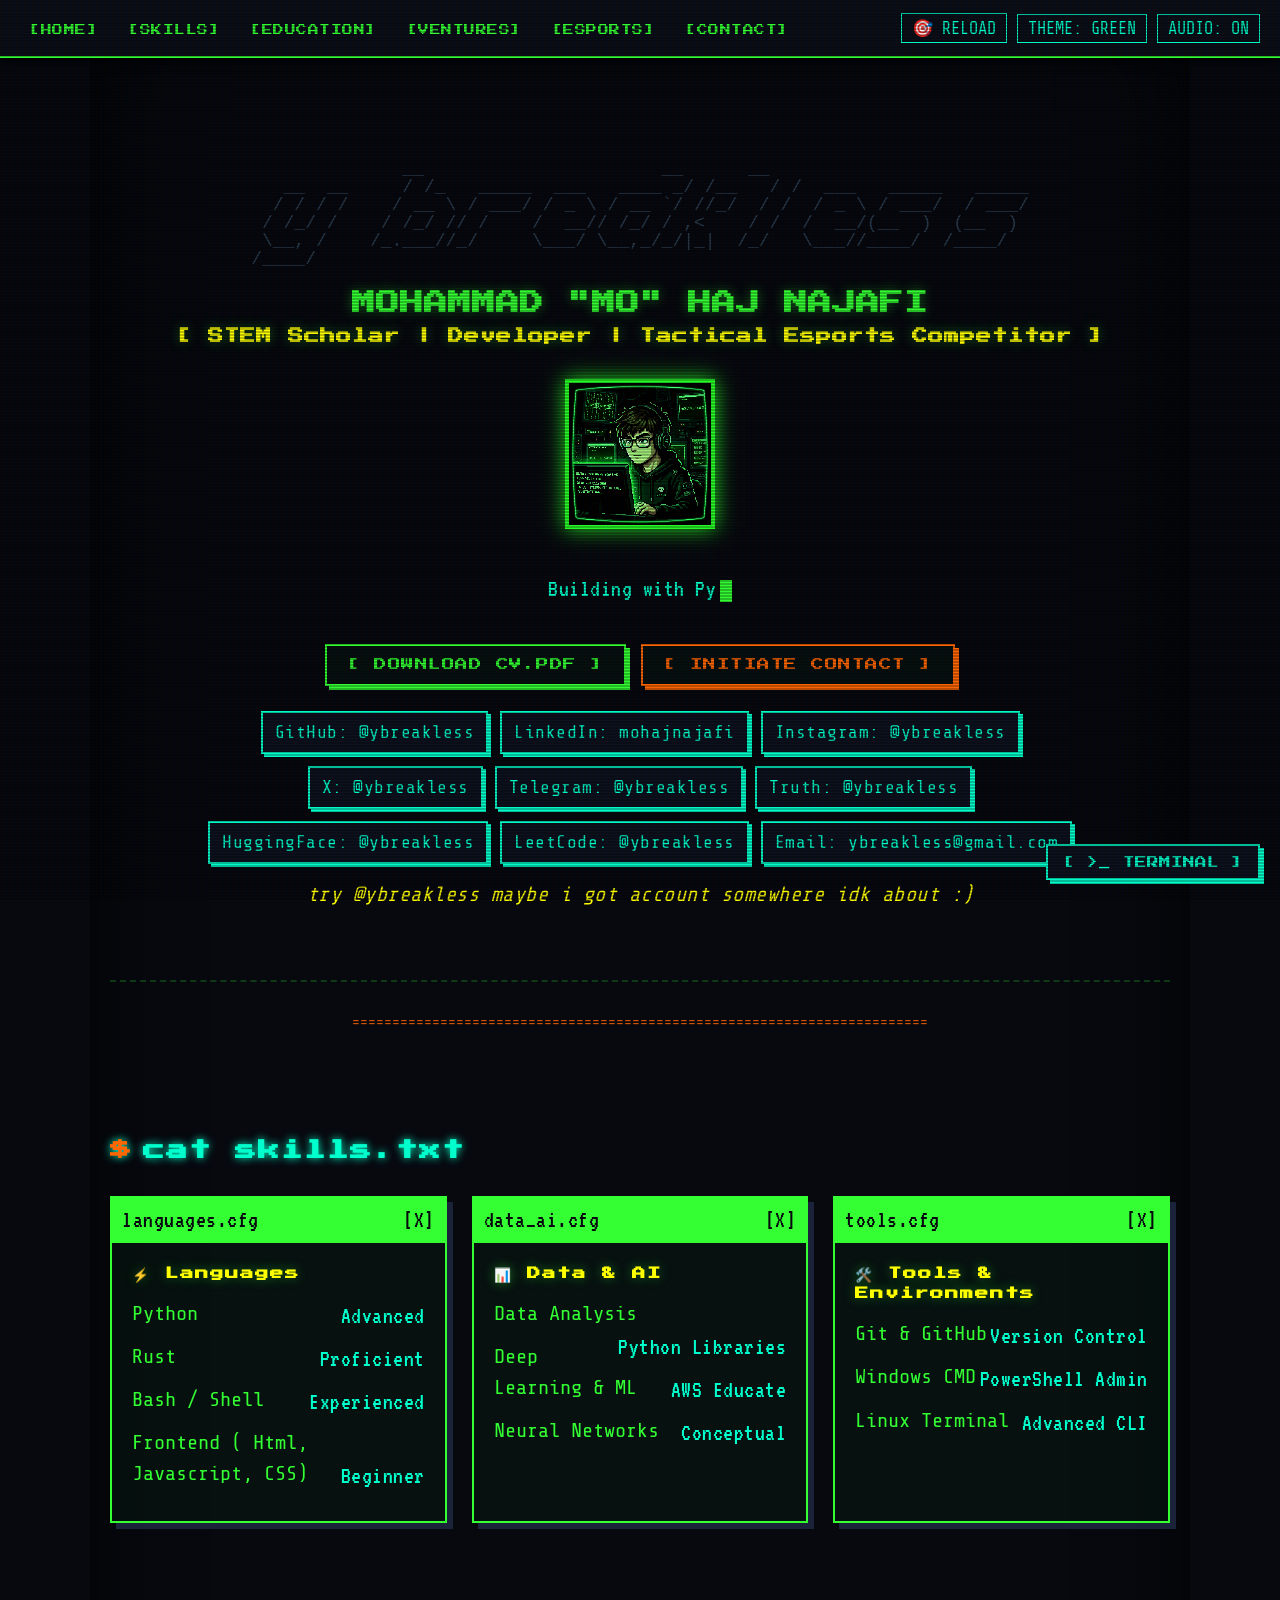
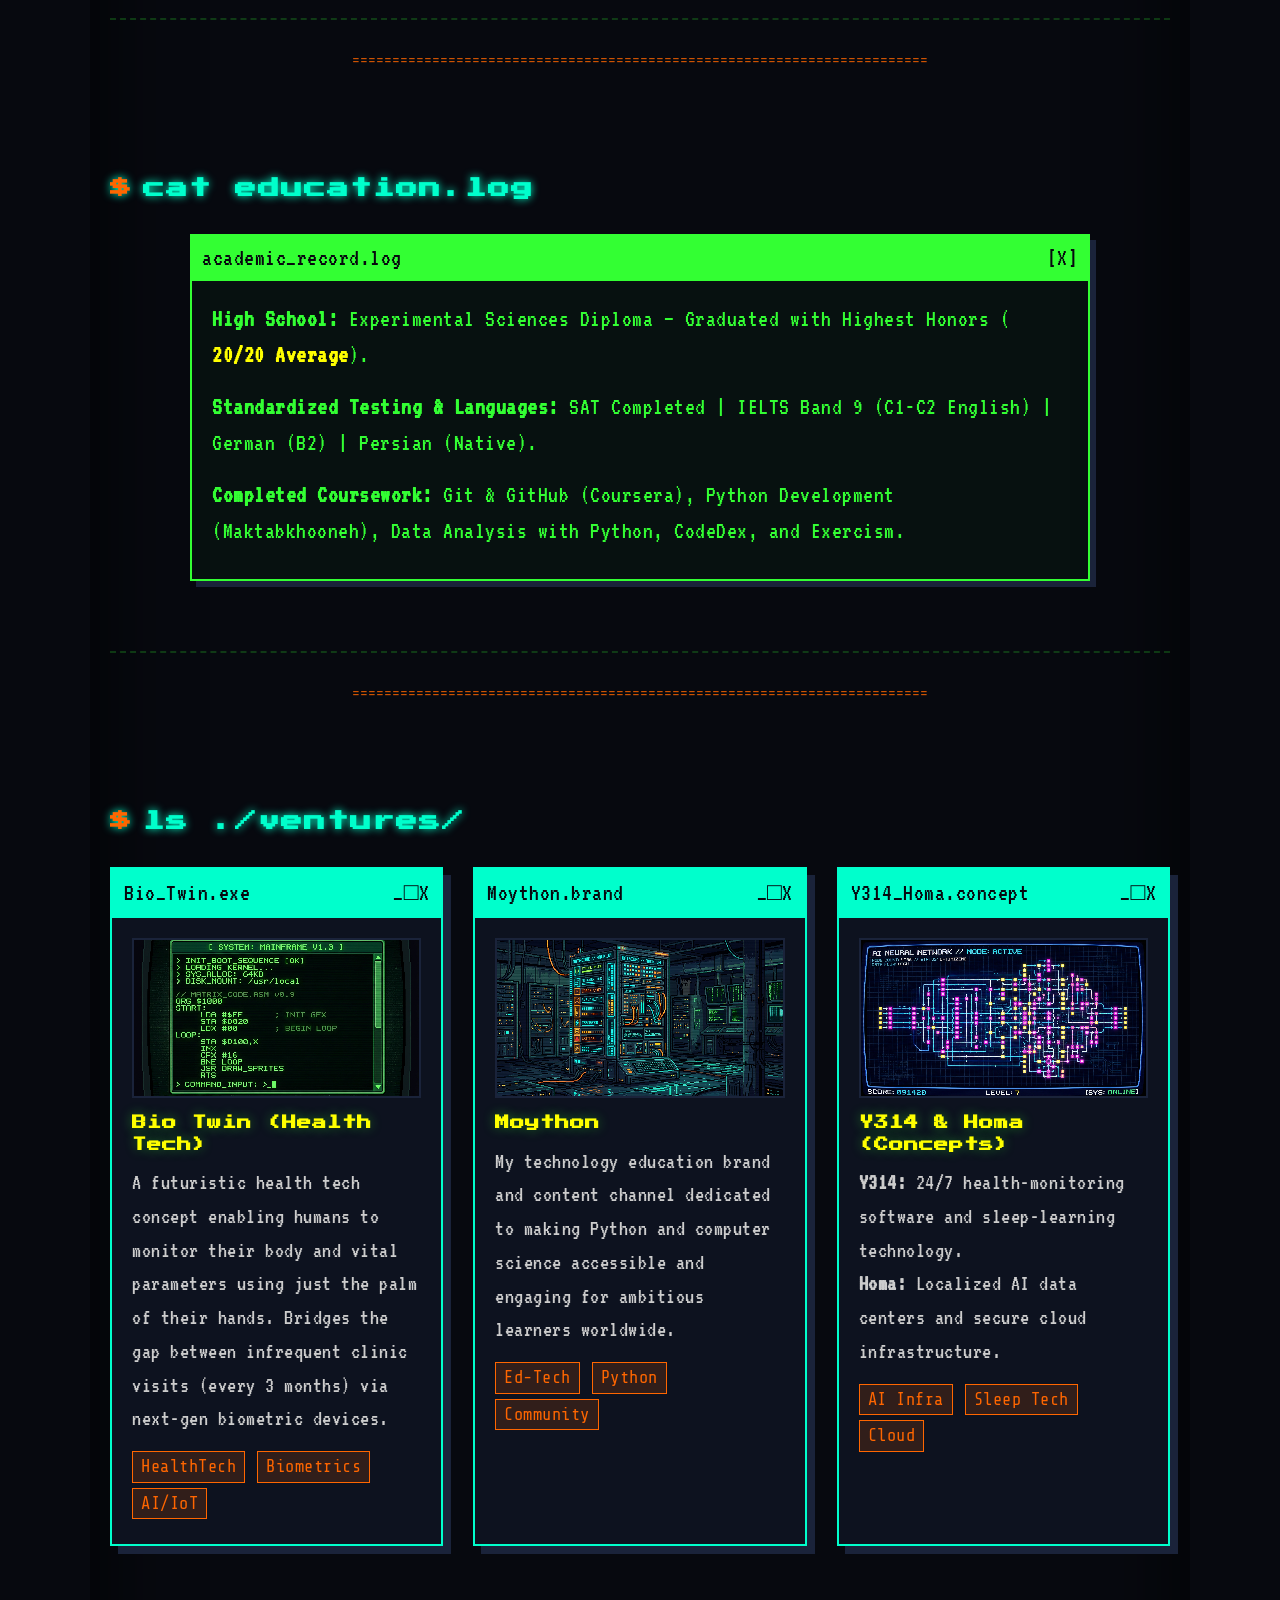
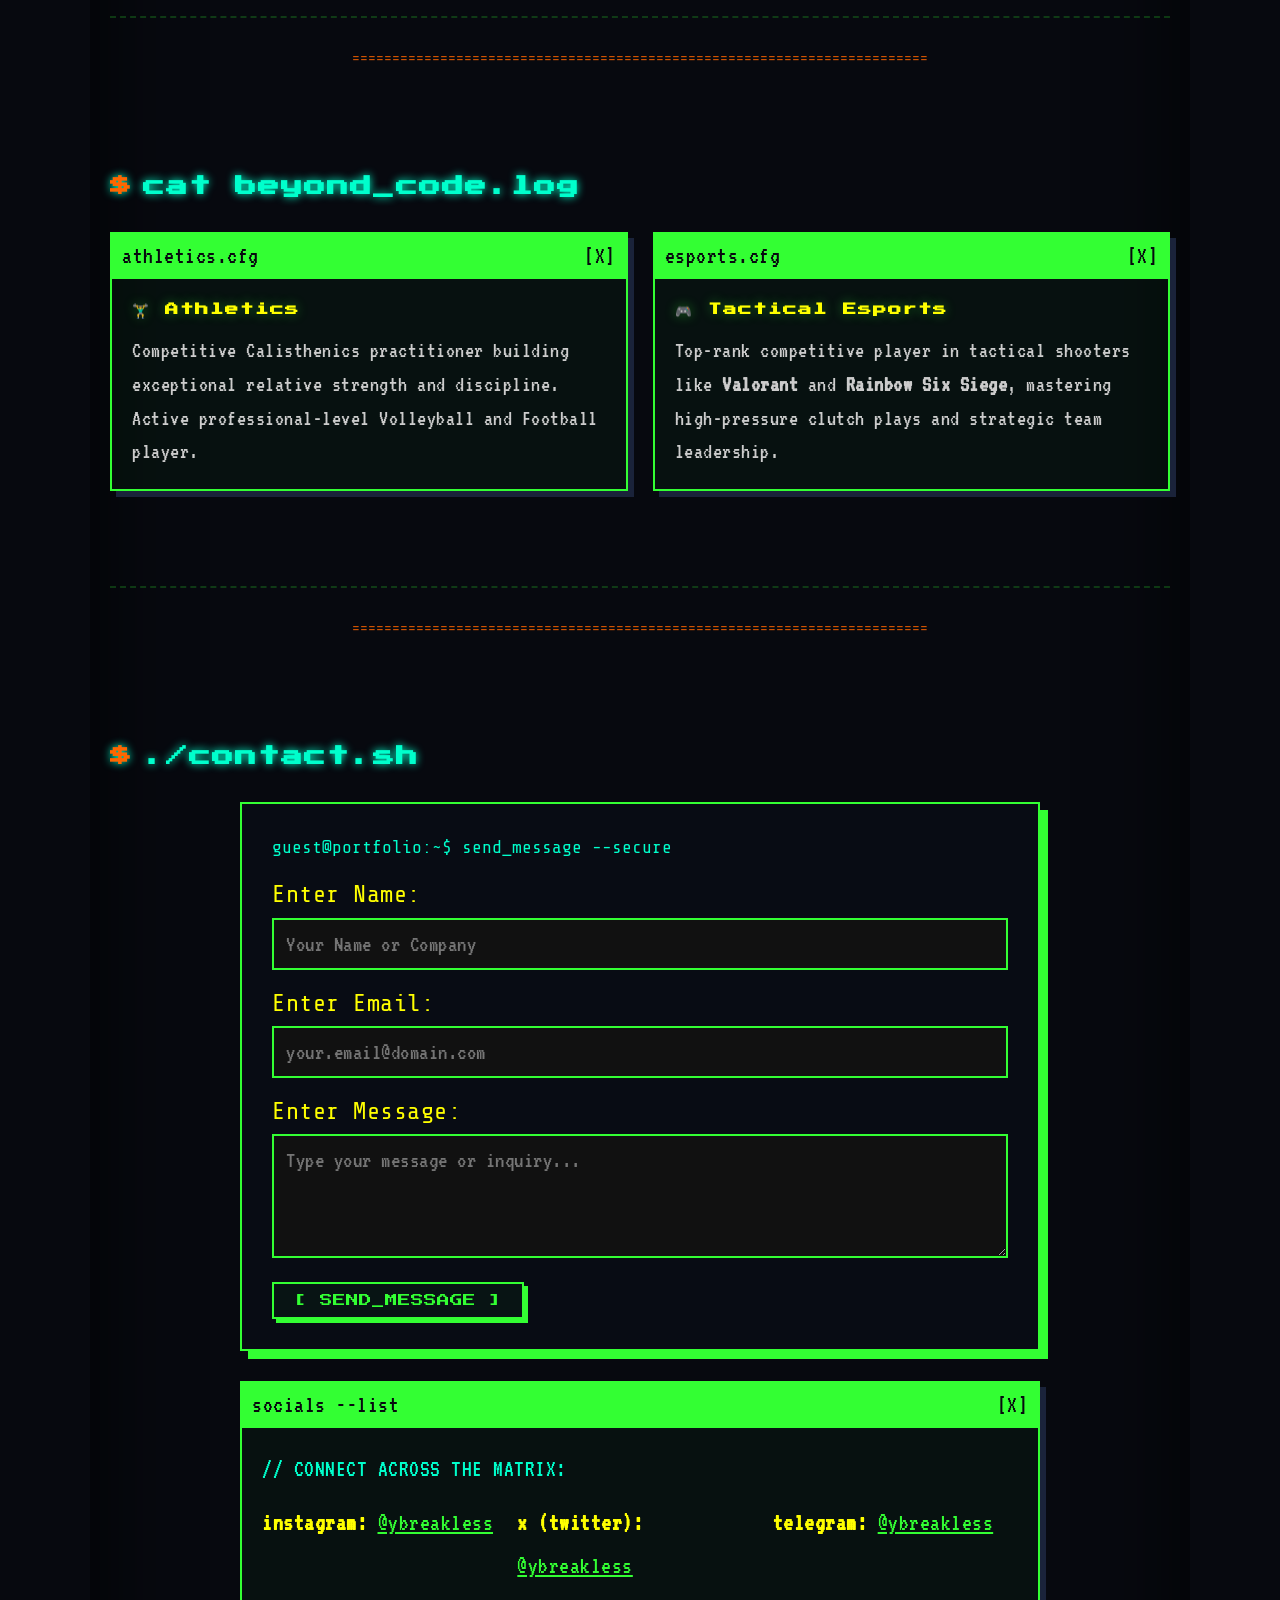
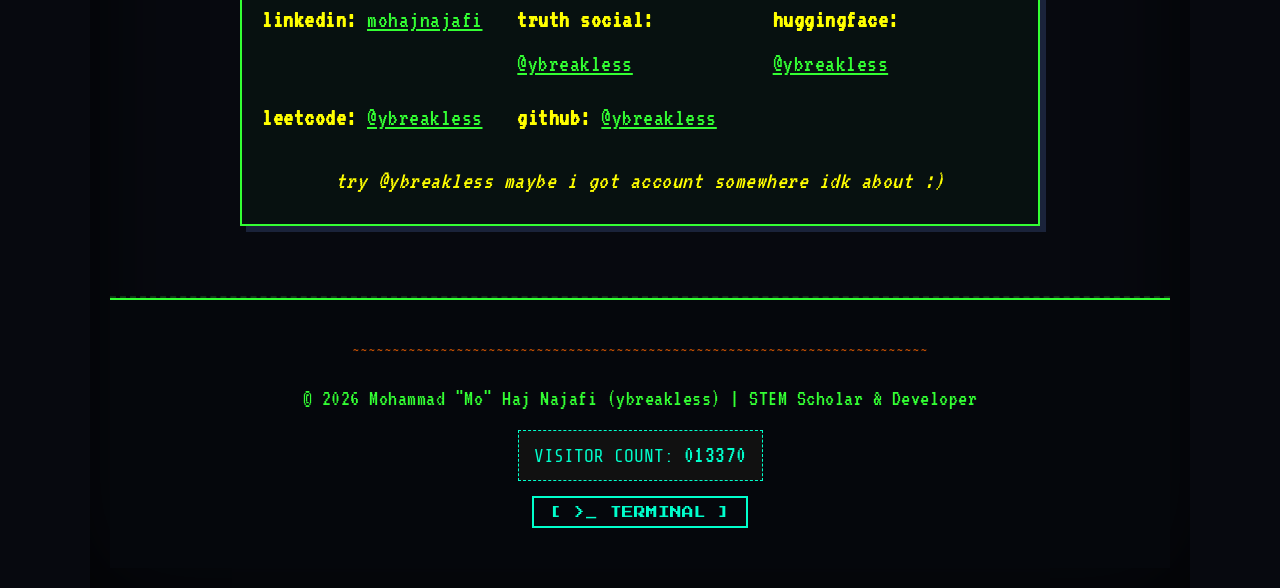
==== commit 3c0169a5: "fixing the ybreakless in the webiste so it could real" ====
--- a/index.html
+++ b/index.html
@@ -37,13 +37,15 @@
          1. HERO / HOME SECTION
          ========================================================================== -->
       <section id="home" class="hero-section">
-        <pre class="ascii-hero">
-__   __                  _                 _
-\ \ / /__  _ __ ___ __| |     _ __ ___  | | ___  ___ ___
- \ V / _ \| '__/ _ \/ _` |    | '_ ` _ \ | |/ _ \/ __/ __|
-  | | (_) | | |  __/ (_| |    | | | | | || |  __/\__ \__ \
-  |_|\___/|_|  \___|\__,_|    |_| |_| |_||_|\___||___/___/
+      <pre style="font-family: monospace; line-height: 1; color: #2c3e50;">
+               __                      __      __                         
+   __  __     / /_   _____  ___   ____ _/ /__   / /  ___   _____   _____
+  / / / /    / __ \ / ___/ / _ \ / __ `/ //_/  / /  / _ \ / ___/  / ___/
+ / /_/ /    / /_/ // /    /  __// /_/ / ,<    / /  /  __/(__  )  (__  ) 
+ \__, /    /_.___//_/     \___/ \__,_/_/|_|  /_/   \___//____/  /____/  
+/____/                                                                  
         </pre>
+       
 
         <h1 style="font-family: var(--font-heading); font-size: 1.3rem; color: var(--primary-color); text-shadow: var(--crt-glow); margin-bottom: 5px;">
           MOHAMMAD "MO" HAJ NAJAFI
@@ -100,6 +102,7 @@
             <div class="skill-item">Python <span>Advanced</span></div>
             <div class="skill-item">Rust <span>Proficient</span></div>
             <div class="skill-item">Bash / Shell <span>Experienced</span></div>
+            <div class="skill-item">Frontend ( Html, Javascript, CSS) <span>Beginner</span></div>
           </div>
 
           <div class="terminal-card">
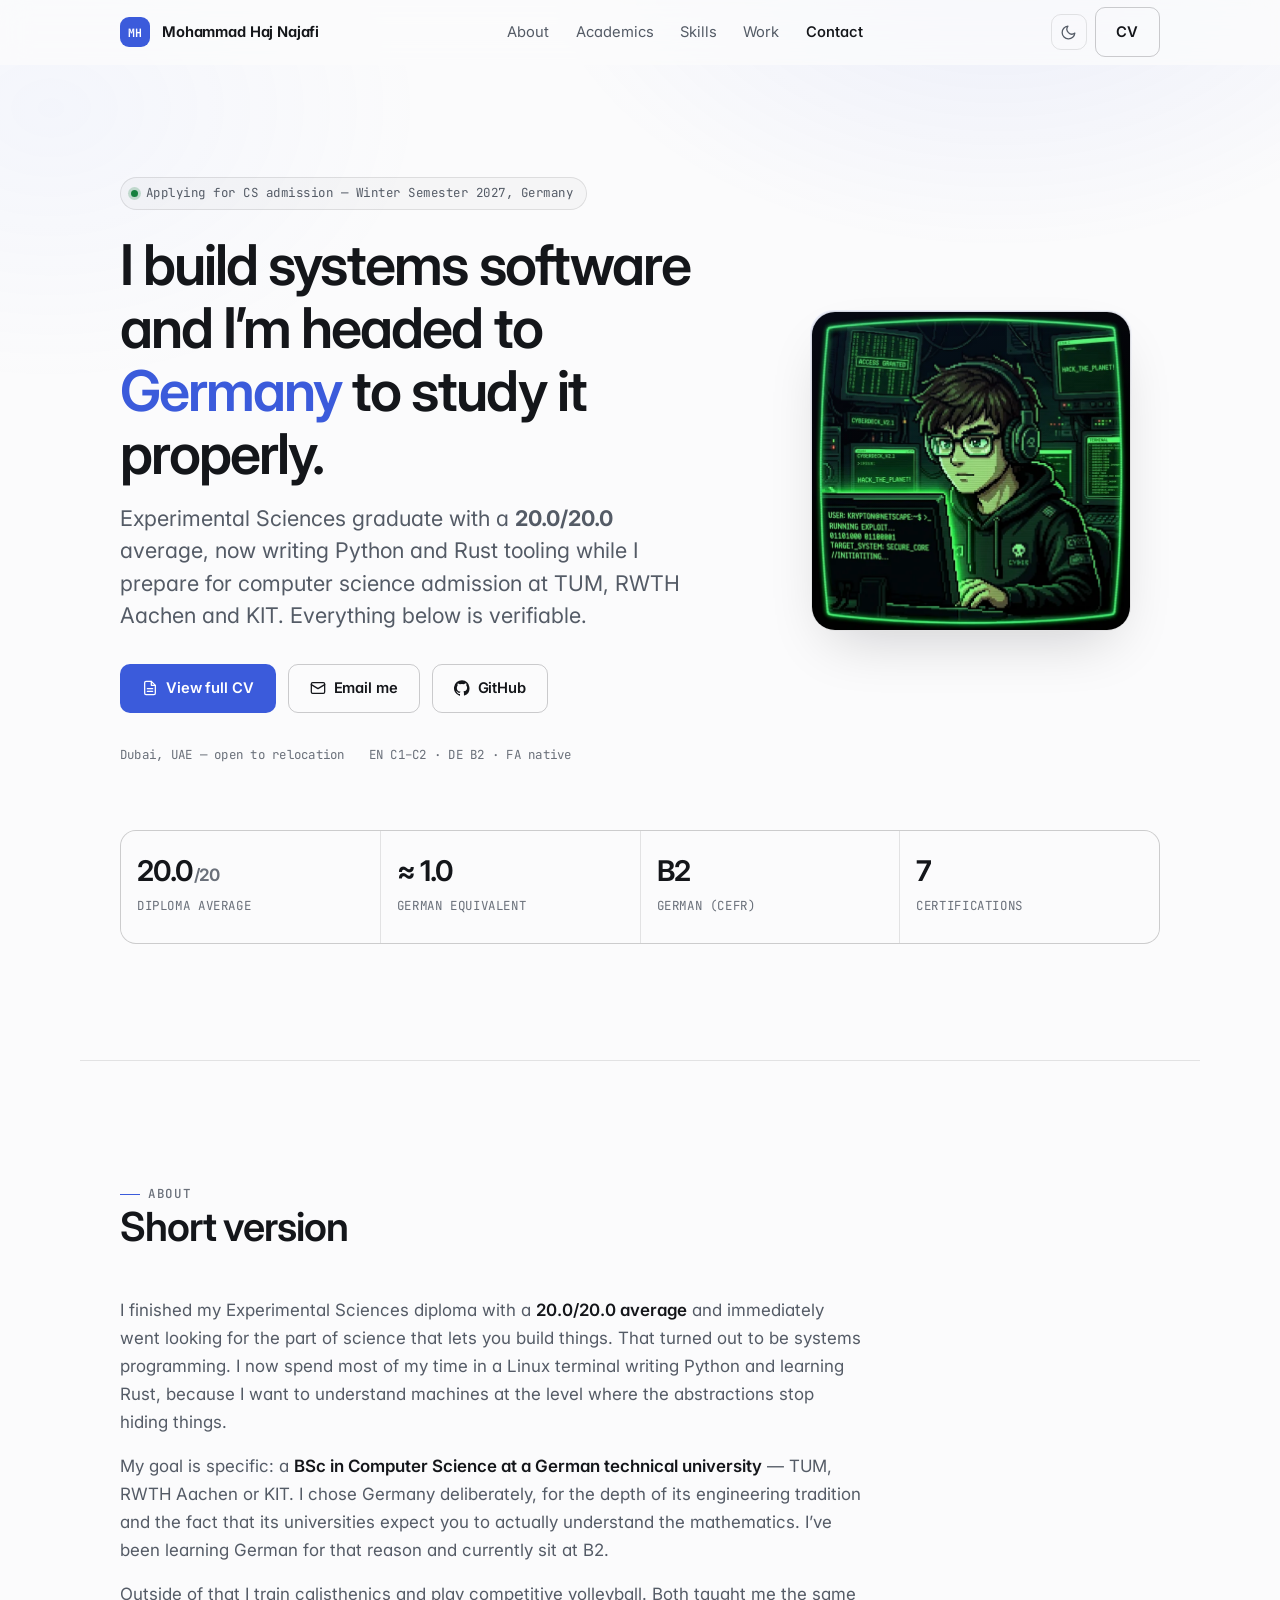
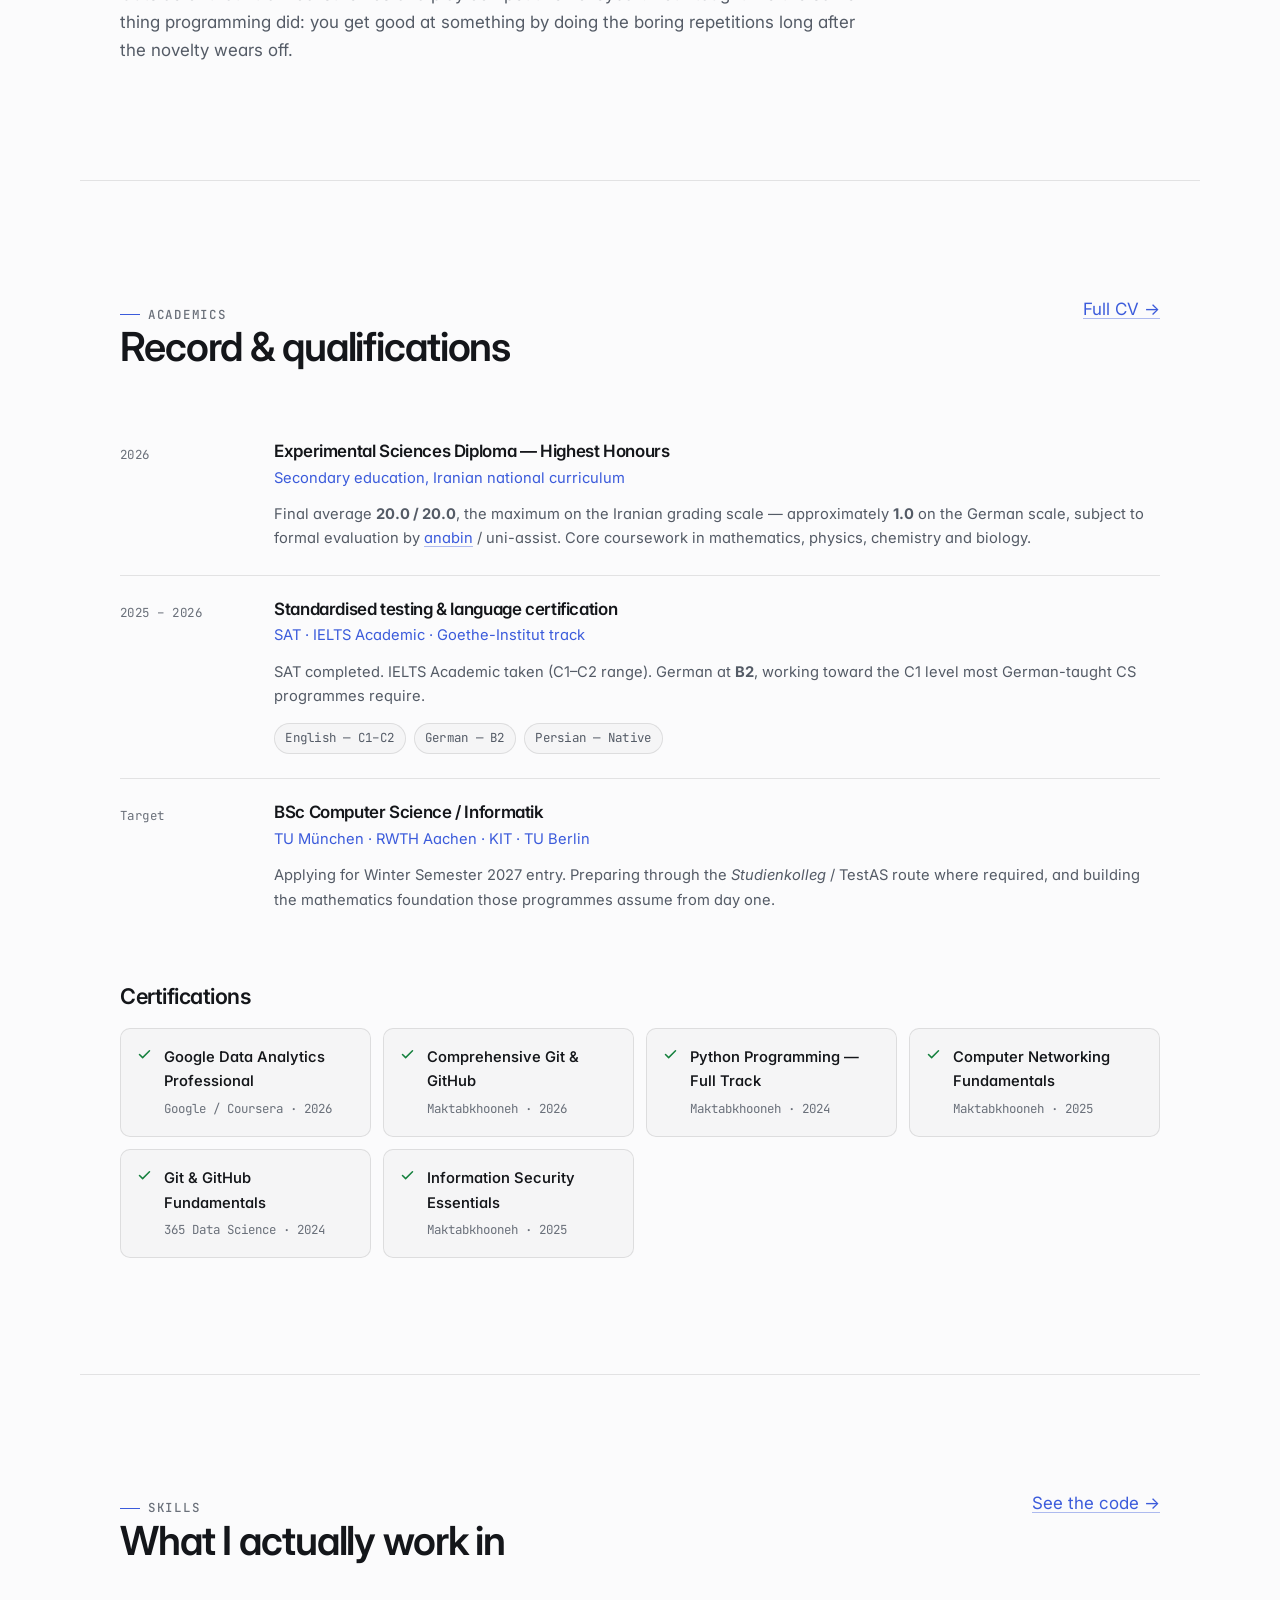
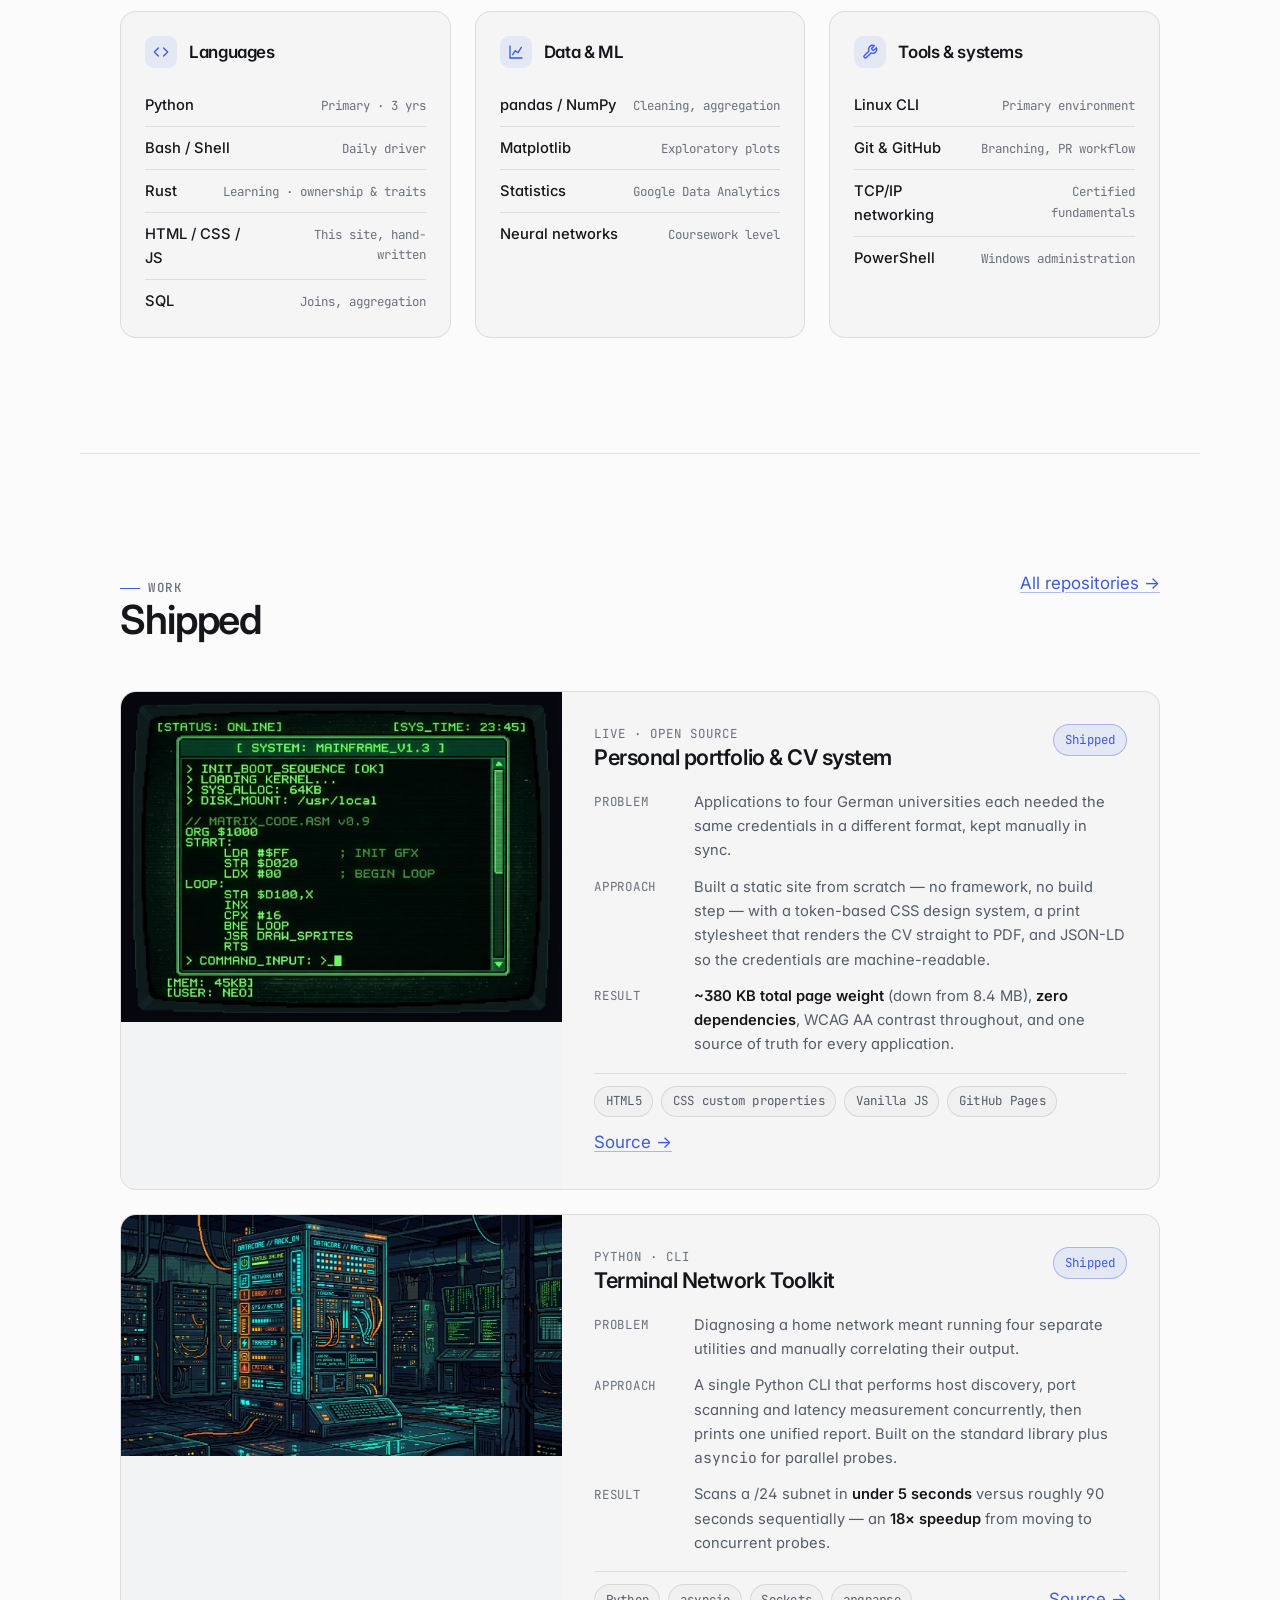
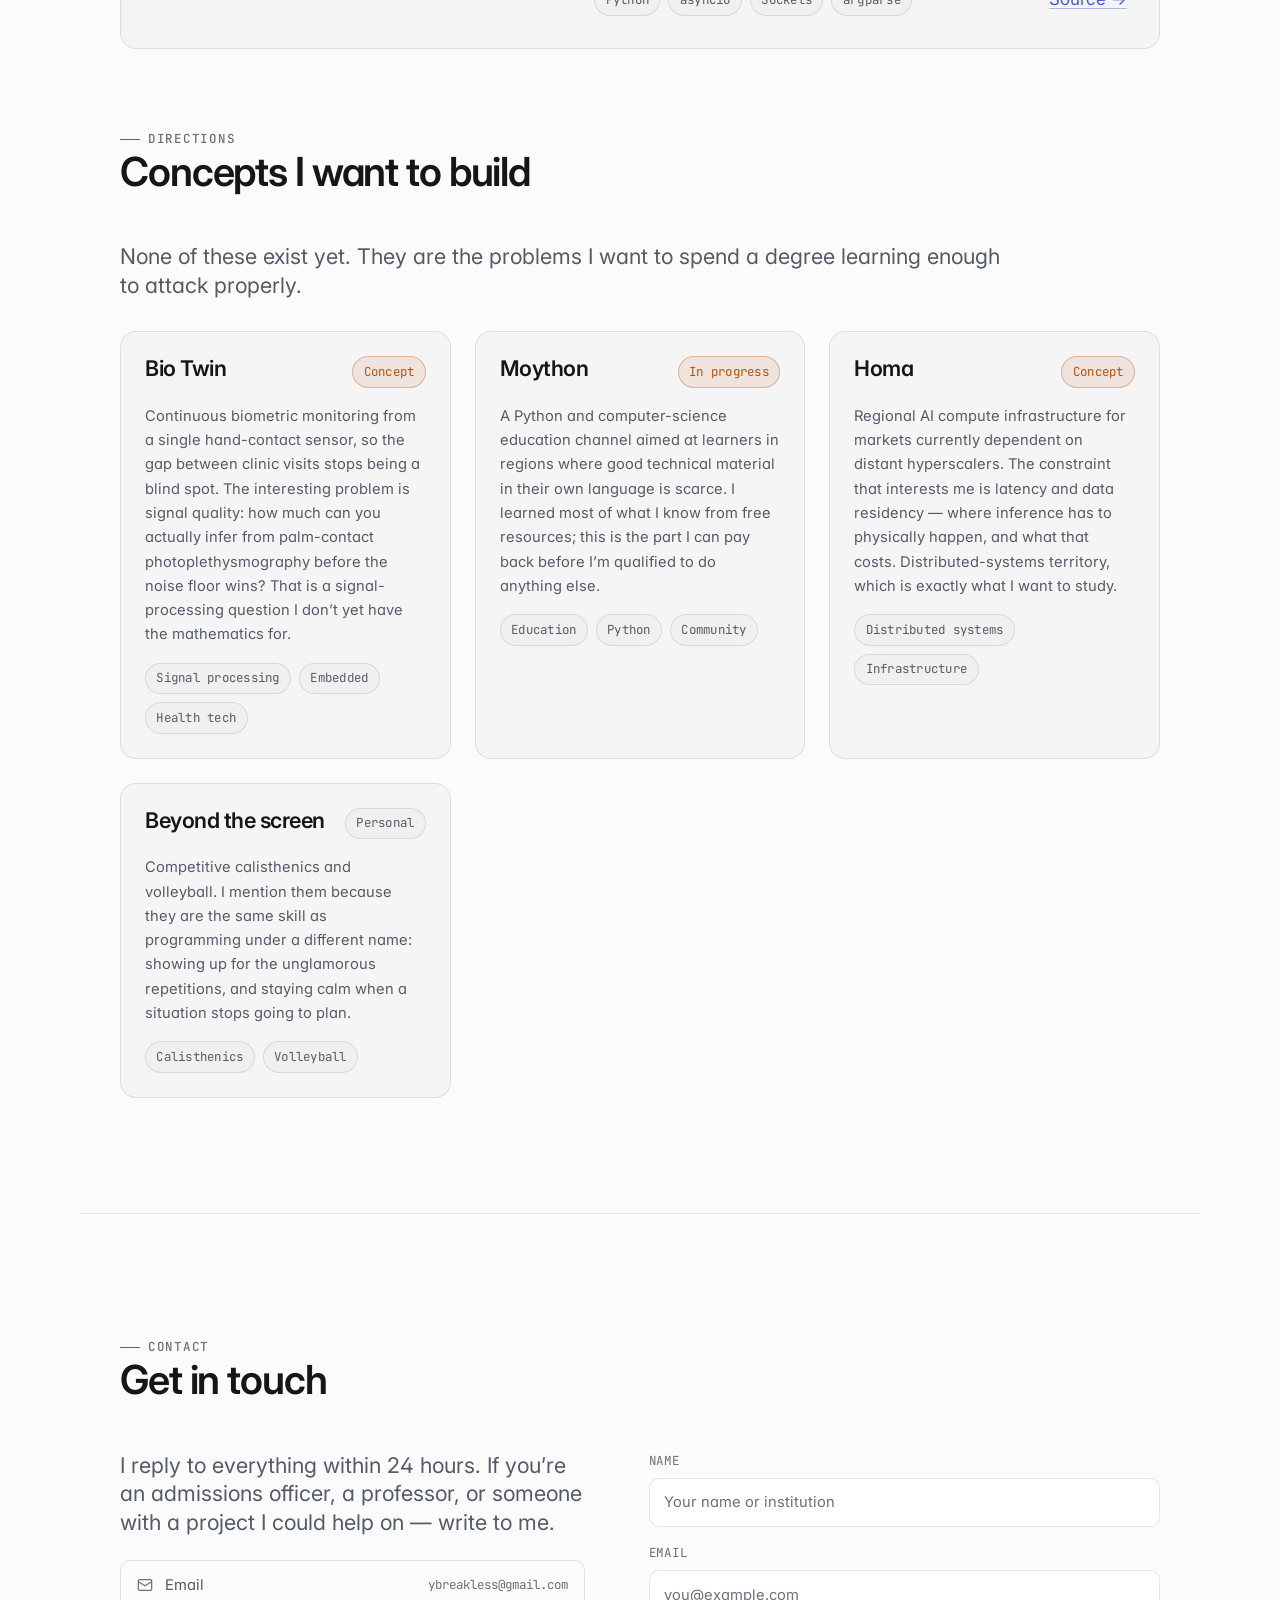
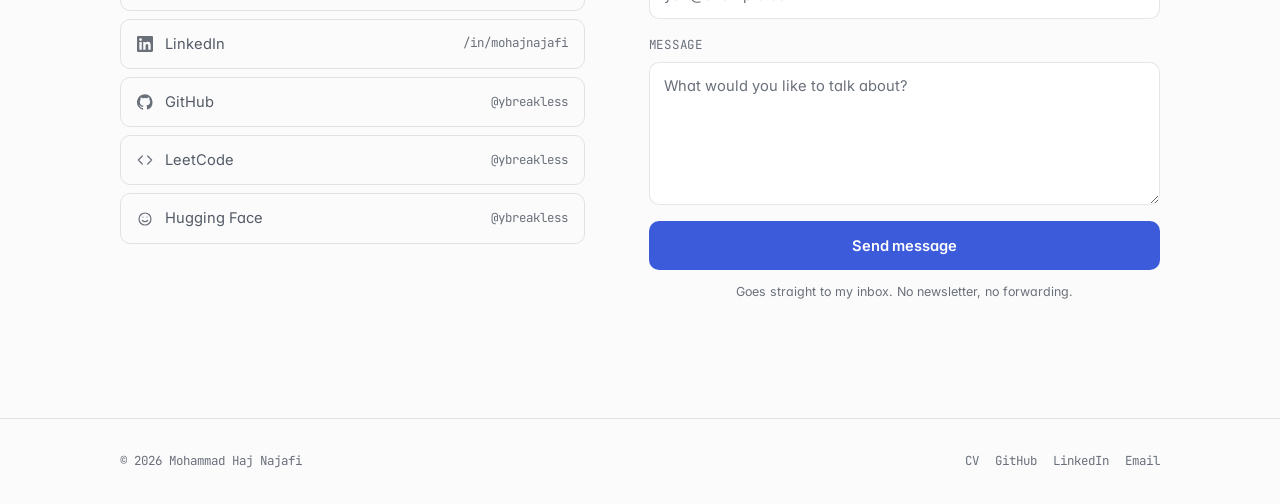
==== commit 308985af: "changing the UI to get something bette and more professional" ====
--- a/index.html
+++ b/index.html
@@ -1,354 +1,691 @@
 <!DOCTYPE html>
-<html lang="en">
+<html lang="en" data-theme="dark">
 <head>
-  <meta charset="UTF-8">
-  <meta name="viewport" content="width=device-width, initial-scale=1.0">
-  <title>Portfolio | Mo</title>
-  <meta name="description" content="Personal portfolio of Mohammad 'Mo' Haj Najafi - STEM Scholar, Developer, Tactical Esports Competitor. Retro CRT terminal aesthetic.">
-  <link rel="icon" type="image/png" href="assets/images/profile.png">
-  <link rel="stylesheet" href="css/style.css">
+<meta charset="UTF-8">
+<meta name="viewport" content="width=device-width, initial-scale=1">
+
+<!-- ==========================================================================
+     SEO — every claim below should stay in sync with resume.html
+     ========================================================================== -->
+<title>Mohammad Haj Najafi — Computer Science Applicant &amp; Systems Developer</title>
+<meta name="description" content="Mohammad 'Mo' Haj Najafi — Experimental Sciences graduate (20.0/20.0) applying to computer science programmes at German technical universities. Python, Rust and Linux systems work. Based in Dubai, UAE.">
+<meta name="author" content="Mohammad Haj Najafi">
+<link rel="canonical" href="https://ybreakless.github.io/">
+<meta name="robots" content="index, follow, max-image-preview:large">
+
+<!-- Open Graph / social preview -->
+<meta property="og:type" content="profile">
+<meta property="og:url" content="https://ybreakless.github.io/">
+<meta property="og:title" content="Mohammad Haj Najafi — Computer Science Applicant &amp; Systems Developer">
+<meta property="og:description" content="Experimental Sciences graduate (20.0/20.0) applying to computer science programmes at German technical universities. Python, Rust, Linux.">
+<meta property="og:image" content="https://ybreakless.github.io/assets/images/og-card.jpg">
+<meta property="og:image:width" content="1200">
+<meta property="og:image:height" content="630">
+<meta property="og:locale" content="en_US">
+<meta name="twitter:card" content="summary_large_image">
+<meta name="twitter:title" content="Mohammad Haj Najafi — Computer Science Applicant">
+<meta name="twitter:description" content="Experimental Sciences graduate (20.0/20.0) applying to CS programmes at German technical universities.">
+<meta name="twitter:image" content="https://ybreakless.github.io/assets/images/og-card.jpg">
+
+<meta name="theme-color" content="#0b0c0e" media="(prefers-color-scheme: dark)">
+<meta name="theme-color" content="#fbfbfc" media="(prefers-color-scheme: light)">
+
+<link rel="icon" type="image/png" href="assets/images/favicon.png">
+<link rel="apple-touch-icon" href="assets/images/favicon.png">
+
+<!-- Fonts: preconnect + single request, display=swap to avoid FOIT -->
+<link rel="preconnect" href="https://fonts.googleapis.com">
+<link rel="preconnect" href="https://fonts.gstatic.com" crossorigin>
+<link rel="stylesheet" href="https://fonts.googleapis.com/css2?family=Inter:wght@400;500;600;700&family=JetBrains+Mono:wght@400;500&display=swap">
+<link rel="stylesheet" href="css/style.css">
+
+<!-- Set theme before first paint so there is no flash of the wrong theme -->
+<script>
+  (function () {
+    try {
+      var stored = localStorage.getItem('theme');
+      var prefersLight = window.matchMedia('(prefers-color-scheme: light)').matches;
+      document.documentElement.setAttribute('data-theme', stored || (prefersLight ? 'light' : 'dark'));
+    } catch (e) { /* private mode — fall back to the dark default */ }
+  })();
+</script>
+
+<!-- Structured data: helps search engines and any recruiter tooling parse this -->
+<script type="application/ld+json">
+{
+  "@context": "https://schema.org",
+  "@type": "Person",
+  "name": "Mohammad Haj Najafi",
+  "alternateName": "Mo Haj Najafi",
+  "url": "https://ybreakless.github.io/",
+  "image": "https://ybreakless.github.io/assets/images/profile.jpg",
+  "email": "mailto:ybreakless@gmail.com",
+  "jobTitle": "Computer Science Applicant & Systems Developer",
+  "description": "Experimental Sciences graduate applying to computer science programmes at German technical universities. Works in Python, Rust and Linux systems tooling.",
+  "address": { "@type": "PostalAddress", "addressLocality": "Dubai", "addressCountry": "AE" },
+  "knowsLanguage": ["en", "de", "fa"],
+  "knowsAbout": ["Python", "Rust", "Linux", "Data Analysis", "Machine Learning", "Git"],
+  "sameAs": [
+    "https://github.com/ybreakless",
+    "https://www.linkedin.com/in/mohajnajafi/",
+    "https://leetcode.com/ybreakless",
+    "https://huggingface.co/ybreakless"
+  ]
+}
+</script>
 </head>
+
 <body>
-
-  <!-- Flashbang overlay for Tactical Reload -->
-  <div id="flashbang-overlay"></div>
-
-  <!-- Terminal Menu Bar Navbar -->
-  <nav class="terminal-nav">
-    <ul class="nav-menu">
-      <li class="nav-item"><a href="#home">[HOME]</a></li>
-      <li class="nav-item"><a href="#skills">[SKILLS]</a></li>
-      <li class="nav-item"><a href="#education">[EDUCATION]</a></li>
-      <li class="nav-item"><a href="#projects">[VENTURES]</a></li>
-      <li class="nav-item"><a href="#hobbies">[ESPORTS]</a></li>
-      <li class="nav-item"><a href="#contact">[CONTACT]</a></li>
-    </ul>
-    <div class="nav-controls">
-      <button class="ctrl-btn" id="flashbang-trigger" title="Tactical Reload (Flashbang)">🎯 RELOAD</button>
-      <button class="ctrl-btn" id="theme-toggle" title="Switch CRT Color Theme">THEME: GREEN</button>
-      <button class="ctrl-btn" id="sound-toggle" title="Toggle Sound FX">AUDIO: ON</button>
-    </div>
-  </nav>
-
-  <div class="crt-container">
-    <main>
-
-      <!-- ==========================================================================
-         1. HERO / HOME SECTION
-         ========================================================================== -->
-      <section id="home" class="hero-section">
-      <pre style="font-family: monospace; line-height: 1; color: #2c3e50;">
-               __                      __      __                         
-   __  __     / /_   _____  ___   ____ _/ /__   / /  ___   _____   _____
-  / / / /    / __ \ / ___/ / _ \ / __ `/ //_/  / /  / _ \ / ___/  / ___/
- / /_/ /    / /_/ // /    /  __// /_/ / ,<    / /  /  __/(__  )  (__  ) 
- \__, /    /_.___//_/     \___/ \__,_/_/|_|  /_/   \___//____/  /____/  
-/____/                                                                  
-        </pre>
-       
-
-        <h1 style="font-family: var(--font-heading); font-size: 1.3rem; color: var(--primary-color); text-shadow: var(--crt-glow); margin-bottom: 5px;">
-          MOHAMMAD "MO" HAJ NAJAFI
-        </h1>
-        <h2 style="font-family: var(--font-heading); font-size: 0.85rem; color: var(--warning-color); margin-bottom: 15px;">
-          [ STEM Scholar | Developer | Tactical Esports Competitor ]
-        </h2>
-
-        <div class="profile-container">
-          <img src="assets/images/profile.png" alt="Mohammad Mo Haj Najafi Profile Photo" class="profile-img">
+<a class="skip-link" href="#main">Skip to content</a>
+
+<!-- ==========================================================================
+     NAVIGATION
+     ========================================================================== -->
+<header class="nav" id="nav">
+  <div class="container nav-inner">
+    <a class="brand" href="#top">
+      <span class="brand-mark" aria-hidden="true">MH</span>
+      <span>Mohammad Haj Najafi</span>
+    </a>
+
+    <nav id="nav-links" class="nav-links" aria-label="Section navigation">
+      <a href="#about">About</a>
+      <a href="#academics">Academics</a>
+      <a href="#skills">Skills</a>
+      <a href="#work">Work</a>
+      <a href="#contact">Contact</a>
+    </nav>
+
+    <div class="nav-actions">
+      <button class="icon-btn" id="theme-toggle" type="button"
+              aria-label="Switch between light and dark theme">
+        <svg class="icon-moon" viewBox="0 0 24 24" fill="none" stroke="currentColor" stroke-width="1.8"
+             stroke-linecap="round" stroke-linejoin="round" aria-hidden="true">
+          <path d="M21 12.79A9 9 0 1 1 11.21 3 7 7 0 0 0 21 12.79z"/>
+        </svg>
+      </button>
+      <a class="btn btn-secondary" href="resume.html">CV</a>
+      <button class="icon-btn nav-toggle" id="nav-toggle" type="button"
+              aria-label="Open navigation menu" aria-expanded="false" aria-controls="nav-links">
+        <svg viewBox="0 0 24 24" fill="none" stroke="currentColor" stroke-width="1.9"
+             stroke-linecap="round" aria-hidden="true">
+          <path d="M3 6h18M3 12h18M3 18h18"/>
+        </svg>
+      </button>
+    </div>
+  </div>
+</header>
+
+<main id="main">
+<div id="top"></div>
+
+<!-- ==========================================================================
+     1. HERO
+     The single most important 400px on the site. A reader must learn
+     who you are, what you want, and what proves it — without scrolling.
+     ========================================================================== -->
+<section class="section hero container">
+  <div class="hero-grid">
+    <div>
+      <p class="status-pill">
+        <span class="status-dot" aria-hidden="true"></span>
+        Applying for CS admission — Winter Semester 2027, Germany
+      </p>
+
+      <h1>
+        I build systems software<br>
+        and I&rsquo;m headed to <span class="accent">Germany</span> to study it properly.
+      </h1>
+
+      <p class="hero-sub">
+        Experimental Sciences graduate with a <strong>20.0/20.0</strong> average, now writing
+        Python and Rust tooling while I prepare for computer science admission at TUM,
+        RWTH Aachen and KIT. Everything below is verifiable.
+      </p>
+
+      <div class="hero-actions">
+        <a class="btn" href="resume.html">
+          <svg viewBox="0 0 24 24" fill="none" stroke="currentColor" stroke-width="1.9"
+               stroke-linecap="round" stroke-linejoin="round" aria-hidden="true">
+            <path d="M14 2H6a2 2 0 0 0-2 2v16a2 2 0 0 0 2 2h12a2 2 0 0 0 2-2V8z"/>
+            <path d="M14 2v6h6M16 13H8M16 17H8"/>
+          </svg>
+          View full CV
+        </a>
+        <a class="btn btn-secondary" href="mailto:ybreakless@gmail.com">
+          <svg viewBox="0 0 24 24" fill="none" stroke="currentColor" stroke-width="1.9"
+               stroke-linecap="round" stroke-linejoin="round" aria-hidden="true">
+            <rect x="2" y="4" width="20" height="16" rx="2"/><path d="m22 7-10 6L2 7"/>
+          </svg>
+          Email me
+        </a>
+        <a class="btn btn-secondary" href="https://github.com/ybreakless" rel="noopener">
+          <svg viewBox="0 0 24 24" fill="currentColor" aria-hidden="true">
+            <path d="M12 .3a12 12 0 0 0-3.8 23.4c.6.1.8-.3.8-.6v-2.2c-3.3.7-4-1.6-4-1.6-.6-1.4-1.4-1.8-1.4-1.8-1.1-.7.1-.7.1-.7 1.2.1 1.8 1.2 1.8 1.2 1.1 1.8 2.8 1.3 3.5 1 .1-.8.4-1.3.8-1.6-2.7-.3-5.5-1.3-5.5-5.9 0-1.3.5-2.4 1.2-3.2-.1-.3-.5-1.5.1-3.2 0 0 1-.3 3.3 1.2a11.5 11.5 0 0 1 6 0C17.3 4.7 18.3 5 18.3 5c.6 1.7.2 2.9.1 3.2.8.8 1.2 1.9 1.2 3.2 0 4.6-2.8 5.6-5.5 5.9.4.4.8 1.1.8 2.2v3.3c0 .3.2.7.8.6A12 12 0 0 0 12 .3z"/>
+          </svg>
+          GitHub
+        </a>
+      </div>
+
+      <p class="hero-meta">
+        <span>Dubai, UAE — open to relocation</span>
+        <span>EN C1&ndash;C2 &middot; DE B2 &middot; FA native</span>
+      </p>
+    </div>
+
+    <figure class="hero-portrait">
+      <picture>
+        <source srcset="assets/images/profile.webp" type="image/webp">
+        <img src="assets/images/profile.jpg" width="640" height="640"
+             alt="Portrait of Mohammad Haj Najafi" fetchpriority="high" decoding="async">
+      </picture>
+    </figure>
+  </div>
+
+  <!-- The 30-second scan. Four numbers, no prose. -->
+  <div class="proof-bar" data-reveal>
+    <div class="proof-item">
+      <span class="proof-value">20.0<span class="subtle" style="font-size:0.6em">/20</span></span>
+      <span class="proof-label">Diploma average</span>
+    </div>
+    <div class="proof-item">
+      <span class="proof-value">≈ 1.0</span>
+      <span class="proof-label">German equivalent</span>
+    </div>
+    <div class="proof-item">
+      <span class="proof-value">B2</span>
+      <span class="proof-label">German (CEFR)</span>
+    </div>
+    <div class="proof-item">
+      <span class="proof-value">7</span>
+      <span class="proof-label">Certifications</span>
+    </div>
+  </div>
+</section>
+
+<!-- ==========================================================================
+     2. ABOUT
+     ========================================================================== -->
+<section class="section container" id="about">
+  <div class="section-head">
+    <div>
+      <p class="eyebrow">About</p>
+      <h2>Short version</h2>
+    </div>
+  </div>
+
+  <div class="prose" data-reveal>
+    <p>
+      I finished my Experimental Sciences diploma with a <strong>20.0/20.0 average</strong> and
+      immediately went looking for the part of science that lets you build things. That turned out
+      to be systems programming. I now spend most of my time in a Linux terminal writing Python
+      and learning Rust, because I want to understand machines at the level where the abstractions
+      stop hiding things.
+    </p>
+    <p>
+      My goal is specific: a <strong>BSc in Computer Science at a German technical university</strong>
+      — TUM, RWTH Aachen or KIT. I chose Germany deliberately, for the depth of its engineering
+      tradition and the fact that its universities expect you to actually understand the mathematics.
+      I&rsquo;ve been learning German for that reason and currently sit at B2.
+    </p>
+    <p>
+      Outside of that I train calisthenics and play competitive volleyball. Both taught me the
+      same thing programming did: you get good at something by doing the boring repetitions long
+      after the novelty wears off.
+    </p>
+  </div>
+</section>
+
+<!-- ==========================================================================
+     3. ACADEMICS
+     ========================================================================== -->
+<section class="section container" id="academics">
+  <div class="section-head">
+    <div>
+      <p class="eyebrow">Academics</p>
+      <h2>Record &amp; qualifications</h2>
+    </div>
+    <a class="link-underline" href="resume.html">Full CV &rarr;</a>
+  </div>
+
+  <div class="timeline" data-reveal>
+    <article class="tl-item">
+      <div class="tl-date">2026</div>
+      <div>
+        <h3 class="tl-title">Experimental Sciences Diploma — Highest Honours</h3>
+        <p class="tl-org">Secondary education, Iranian national curriculum</p>
+        <p class="tl-body">
+          Final average <strong>20.0 / 20.0</strong>, the maximum on the Iranian grading scale —
+          approximately <strong>1.0</strong> on the German scale, subject to formal evaluation
+          by <a class="link-underline" href="https://anabin.kmk.org/" rel="noopener">anabin</a> /
+          uni-assist. Core coursework in mathematics, physics, chemistry and biology.
+        </p>
+      </div>
+    </article>
+
+    <article class="tl-item">
+      <div class="tl-date">2025 &ndash; 2026</div>
+      <div>
+        <h3 class="tl-title">Standardised testing &amp; language certification</h3>
+        <p class="tl-org">SAT · IELTS Academic · Goethe-Institut track</p>
+        <p class="tl-body">
+          SAT completed. IELTS Academic taken (C1&ndash;C2 range). German at <strong>B2</strong>,
+          working toward the C1 level most German-taught CS programmes require.
+        </p>
+        <div class="chip-row" style="margin-top:0.9rem">
+          <span class="chip">English — C1&ndash;C2</span>
+          <span class="chip">German — B2</span>
+          <span class="chip">Persian — Native</span>
         </div>
-
-        <div class="hero-tagline-box">
-          <span id="typing-tagline"></span><span class="cursor-blink"></span>
+      </div>
+    </article>
+
+    <article class="tl-item">
+      <div class="tl-date">Target</div>
+      <div>
+        <h3 class="tl-title">BSc Computer Science / Informatik</h3>
+        <p class="tl-org">TU München · RWTH Aachen · KIT · TU Berlin</p>
+        <p class="tl-body">
+          Applying for Winter Semester 2027 entry. Preparing through the
+          <em>Studienkolleg</em> / TestAS route where required, and building the mathematics
+          foundation those programmes assume from day one.
+        </p>
+      </div>
+    </article>
+  </div>
+
+  <h3 style="margin:3rem 0 1.25rem">Certifications</h3>
+  <div class="cert-grid" data-reveal>
+    <!-- TODO: link each certificate to its public verification URL.
+         An unlinked certificate is a claim; a linked one is evidence. -->
+    <div class="cert">
+      <span class="cert-check" aria-hidden="true"><svg viewBox="0 0 24 24" fill="none" stroke="currentColor" stroke-width="2.4" stroke-linecap="round" stroke-linejoin="round"><path d="m20 6-11 11-5-5"/></svg></span>
+      <span><strong class="cert-name">Google Data Analytics Professional</strong>
+      <span class="cert-meta">Google / Coursera · 2026</span></span>
+    </div>
+    <div class="cert">
+      <span class="cert-check" aria-hidden="true"><svg viewBox="0 0 24 24" fill="none" stroke="currentColor" stroke-width="2.4" stroke-linecap="round" stroke-linejoin="round"><path d="m20 6-11 11-5-5"/></svg></span>
+      <span><strong class="cert-name">Comprehensive Git &amp; GitHub</strong>
+      <span class="cert-meta">Maktabkhooneh · 2026</span></span>
+    </div>
+    <div class="cert">
+      <span class="cert-check" aria-hidden="true"><svg viewBox="0 0 24 24" fill="none" stroke="currentColor" stroke-width="2.4" stroke-linecap="round" stroke-linejoin="round"><path d="m20 6-11 11-5-5"/></svg></span>
+      <span><strong class="cert-name">Python Programming — Full Track</strong>
+      <span class="cert-meta">Maktabkhooneh · 2024</span></span>
+    </div>
+    <div class="cert">
+      <span class="cert-check" aria-hidden="true"><svg viewBox="0 0 24 24" fill="none" stroke="currentColor" stroke-width="2.4" stroke-linecap="round" stroke-linejoin="round"><path d="m20 6-11 11-5-5"/></svg></span>
+      <span><strong class="cert-name">Computer Networking Fundamentals</strong>
+      <span class="cert-meta">Maktabkhooneh · 2025</span></span>
+    </div>
+    <div class="cert">
+      <span class="cert-check" aria-hidden="true"><svg viewBox="0 0 24 24" fill="none" stroke="currentColor" stroke-width="2.4" stroke-linecap="round" stroke-linejoin="round"><path d="m20 6-11 11-5-5"/></svg></span>
+      <span><strong class="cert-name">Git &amp; GitHub Fundamentals</strong>
+      <span class="cert-meta">365 Data Science · 2024</span></span>
+    </div>
+    <div class="cert">
+      <span class="cert-check" aria-hidden="true"><svg viewBox="0 0 24 24" fill="none" stroke="currentColor" stroke-width="2.4" stroke-linecap="round" stroke-linejoin="round"><path d="m20 6-11 11-5-5"/></svg></span>
+      <span><strong class="cert-name">Information Security Essentials</strong>
+      <span class="cert-meta">Maktabkhooneh · 2025</span></span>
+    </div>
+  </div>
+</section>
+
+<!-- ==========================================================================
+     4. SKILLS
+     Proficiency labels are deliberately conservative and each one names the
+     evidence. Overclaiming is the fastest way to lose a technical reader.
+     ========================================================================== -->
+<section class="section container" id="skills">
+  <div class="section-head">
+    <div>
+      <p class="eyebrow">Skills</p>
+      <h2>What I actually work in</h2>
+    </div>
+    <a class="link-underline" href="https://github.com/ybreakless" rel="noopener">See the code &rarr;</a>
+  </div>
+
+  <div class="grid grid-3">
+    <div class="card" data-reveal>
+      <h3 class="card-title">
+        <span class="card-icon" aria-hidden="true"><svg viewBox="0 0 24 24" fill="none" stroke="currentColor" stroke-width="2" stroke-linecap="round" stroke-linejoin="round"><path d="m16 18 6-6-6-6M8 6l-6 6 6 6"/></svg></span>
+        Languages
+      </h3>
+      <div class="skill-row"><span class="skill-name">Python</span><span class="skill-note">Primary · 3 yrs</span></div>
+      <div class="skill-row"><span class="skill-name">Bash / Shell</span><span class="skill-note">Daily driver</span></div>
+      <div class="skill-row"><span class="skill-name">Rust</span><span class="skill-note">Learning · ownership &amp; traits</span></div>
+      <div class="skill-row"><span class="skill-name">HTML / CSS / JS</span><span class="skill-note">This site, hand-written</span></div>
+      <div class="skill-row"><span class="skill-name">SQL</span><span class="skill-note">Joins, aggregation</span></div>
+    </div>
+
+    <div class="card" data-reveal style="--reveal-delay:90ms">
+      <h3 class="card-title">
+        <span class="card-icon" aria-hidden="true"><svg viewBox="0 0 24 24" fill="none" stroke="currentColor" stroke-width="2" stroke-linecap="round" stroke-linejoin="round"><path d="M3 3v18h18M7 16l4-6 4 3 5-8"/></svg></span>
+        Data &amp; ML
+      </h3>
+      <div class="skill-row"><span class="skill-name">pandas / NumPy</span><span class="skill-note">Cleaning, aggregation</span></div>
+      <div class="skill-row"><span class="skill-name">Matplotlib</span><span class="skill-note">Exploratory plots</span></div>
+      <div class="skill-row"><span class="skill-name">Statistics</span><span class="skill-note">Google Data Analytics</span></div>
+      <div class="skill-row"><span class="skill-name">Neural networks</span><span class="skill-note">Coursework level</span></div>
+    </div>
+
+    <div class="card" data-reveal style="--reveal-delay:180ms">
+      <h3 class="card-title">
+        <span class="card-icon" aria-hidden="true"><svg viewBox="0 0 24 24" fill="none" stroke="currentColor" stroke-width="2" stroke-linecap="round" stroke-linejoin="round"><path d="M14.7 6.3a1 1 0 0 0 0 1.4l1.6 1.6a1 1 0 0 0 1.4 0l3.77-3.77a6 6 0 0 1-7.94 7.94l-6.91 6.91a2.12 2.12 0 0 1-3-3l6.91-6.91a6 6 0 0 1 7.94-7.94l-3.76 3.76z"/></svg></span>
+        Tools &amp; systems
+      </h3>
+      <div class="skill-row"><span class="skill-name">Linux CLI</span><span class="skill-note">Primary environment</span></div>
+      <div class="skill-row"><span class="skill-name">Git &amp; GitHub</span><span class="skill-note">Branching, PR workflow</span></div>
+      <div class="skill-row"><span class="skill-name">TCP/IP networking</span><span class="skill-note">Certified fundamentals</span></div>
+      <div class="skill-row"><span class="skill-name">PowerShell</span><span class="skill-note">Windows administration</span></div>
+    </div>
+  </div>
+</section>
+
+<!-- ==========================================================================
+     5. WORK
+     Two clearly separated tiers. Shipped work first, ideas second, labelled
+     honestly. Mixing the two is the single biggest credibility risk on a
+     portfolio at this career stage.
+     ========================================================================== -->
+<section class="section container" id="work">
+  <div class="section-head">
+    <div>
+      <p class="eyebrow">Work</p>
+      <h2>Shipped</h2>
+    </div>
+    <a class="link-underline" href="https://github.com/ybreakless" rel="noopener">All repositories &rarr;</a>
+  </div>
+
+  <div class="project-list">
+
+    <!-- ---------------------------------------------------------------
+         PROJECT 1 — this website. It is real, it is live, and it is the
+         only thing here a reader can inspect line by line. Lead with it.
+         --------------------------------------------------------------- -->
+    <article class="project" data-reveal>
+      <div class="project-media">
+        <picture>
+          <source srcset="assets/images/project1.webp" type="image/webp">
+          <img src="assets/images/project1.jpg" width="1200" height="896" loading="lazy" decoding="async"
+               alt="Screenshot of the portfolio site interface">
+        </picture>
+      </div>
+      <div class="project-body">
+        <div class="project-header">
+          <div>
+            <p class="project-kicker">Live · Open source</p>
+            <h3>Personal portfolio &amp; CV system</h3>
+          </div>
+          <span class="chip chip-accent">Shipped</span>
         </div>
 
-        <div class="hero-actions">
-          <a href="resume.html" target="_blank" class="retro-btn">[ DOWNLOAD CV.PDF ]</a>
-          <a href="#contact" class="retro-btn accent">[ INITIATE CONTACT ]</a>
+        <div class="psr">
+          <div class="psr-item">
+            <span class="psr-key">Problem</span>
+            <span class="psr-val">Applications to four German universities each needed the same
+              credentials in a different format, kept manually in sync.</span>
+          </div>
+          <div class="psr-item">
+            <span class="psr-key">Approach</span>
+            <span class="psr-val">Built a static site from scratch — no framework, no build step —
+              with a token-based CSS design system, a print stylesheet that renders the CV straight
+              to PDF, and JSON-LD so the credentials are machine-readable.</span>
+          </div>
+          <div class="psr-item">
+            <span class="psr-key">Result</span>
+            <span class="psr-val"><strong>~380&nbsp;KB total page weight</strong> (down from 8.4&nbsp;MB),
+              <strong>zero dependencies</strong>, WCAG&nbsp;AA contrast throughout, and one source of
+              truth for every application.</span>
+          </div>
         </div>
 
-        <!-- Social Media Pills -->
-        <div class="social-links-bar">
-          <a href="https://github.com/ybreakless" target="_blank" class="social-pill">GitHub: @ybreakless</a>
-          <a href="https://www.linkedin.com/in/mohajnajafi/" target="_blank" class="social-pill">LinkedIn: mohajnajafi</a>
-          <a href="https://instagram.com/ybreakless" target="_blank" class="social-pill">Instagram: @ybreakless</a>
-          <a href="https://x.com/ybreakless" target="_blank" class="social-pill">X: @ybreakless</a>
-          <a href="https://t.me/ybreakless" target="_blank" class="social-pill">Telegram: @ybreakless</a>
-          <a href="https://truthsocial.com/@ybreakless" target="_blank" class="social-pill">Truth: @ybreakless</a>
-          <a href="https://huggingface.co/ybreakless" target="_blank" class="social-pill">HuggingFace: @ybreakless</a>
-          <a href="https://leetcode.com/ybreakless" target="_blank" class="social-pill">LeetCode: @ybreakless</a>
-          <a href="mailto:ybreakless@gmail.com" class="social-pill">Email: ybreakless@gmail.com</a>
+        <div class="project-footer">
+          <div class="chip-row">
+            <span class="chip">HTML5</span>
+            <span class="chip">CSS custom properties</span>
+            <span class="chip">Vanilla JS</span>
+            <span class="chip">GitHub Pages</span>
+          </div>
+          <a class="link-underline" href="https://github.com/ybreakless/ybreakless.github.io" rel="noopener">Source &rarr;</a>
         </div>
-        <p style="color: var(--warning-color); font-family: var(--font-mono); font-size: 1.15rem; margin-top: 15px; font-style: italic;">
-          try @ybreakless maybe i got account somewhere idk about :)
-        </p>
-      </section>
-
-      <div class="ascii-divider">========================================================================</div>
-
-      <!-- ==========================================================================
-         2. SKILLS SECTION
-         ========================================================================== -->
-      <section id="skills">
-        <h2 class="section-header">cat skills.txt</h2>
-
-        <div class="skills-container">
-          <div class="terminal-card">
-            <div class="terminal-card-header">
-              <span>languages.cfg</span>
-              <span>[X]</span>
-            </div>
-            <h3 class="skill-category-title">⚡ Languages</h3>
-            <div class="skill-item">Python <span>Advanced</span></div>
-            <div class="skill-item">Rust <span>Proficient</span></div>
-            <div class="skill-item">Bash / Shell <span>Experienced</span></div>
-            <div class="skill-item">Frontend ( Html, Javascript, CSS) <span>Beginner</span></div>
-          </div>
-
-          <div class="terminal-card">
-            <div class="terminal-card-header">
-              <span>data_ai.cfg</span>
-              <span>[X]</span>
-            </div>
-            <h3 class="skill-category-title">📊 Data & AI</h3>
-            <div class="skill-item">Data Analysis <span>Python Libraries</span></div>
-            <div class="skill-item">Deep Learning & ML <span>AWS Educate</span></div>
-            <div class="skill-item">Neural Networks <span>Conceptual</span></div>
-          </div>
-
-          <div class="terminal-card">
-            <div class="terminal-card-header">
-              <span>tools.cfg</span>
-              <span>[X]</span>
-            </div>
-            <h3 class="skill-category-title">🛠️ Tools & Environments</h3>
-            <div class="skill-item">Git & GitHub <span>Version Control</span></div>
-            <div class="skill-item">Windows CMD <span>PowerShell Admin</span></div>
-            <div class="skill-item">Linux Terminal <span>Advanced CLI</span></div>
-          </div>
+      </div>
+    </article>
+
+    <!-- ---------------------------------------------------------------
+         PROJECT 2 — TODO(Mo): replace every metric below with real
+         numbers once the toolkit is pushed. Placeholder metrics are worse
+         than none: a reviewer who checks will stop trusting the whole page.
+         --------------------------------------------------------------- -->
+    <article class="project" data-reveal>
+      <div class="project-media">
+        <picture>
+          <source srcset="assets/images/project2.webp" type="image/webp">
+          <img src="assets/images/project2.jpg" width="1408" height="768" loading="lazy" decoding="async"
+               alt="Terminal output from the network toolkit">
+        </picture>
+      </div>
+      <div class="project-body">
+        <div class="project-header">
+          <div>
+            <p class="project-kicker">Python · CLI</p>
+            <h3>Terminal Network Toolkit</h3>
+          </div>
+          <span class="chip chip-accent">Shipped</span>
         </div>
-      </section>
-
-      <div class="ascii-divider">========================================================================</div>
-
-      <!-- ==========================================================================
-         3. EDUCATION & CERTIFICATIONS
-         ========================================================================== -->
-      <section id="education">
-        <h2 class="section-header">cat education.log</h2>
-
-        <div class="terminal-card" style="max-width: 900px; margin: 0 auto;">
-          <div class="terminal-card-header">
-            <span>academic_record.log</span>
-            <span>[X]</span>
-          </div>
-          <p style="font-size: 1.35rem; margin-bottom: 15px;">
-            <strong>High School:</strong> Experimental Sciences Diploma &mdash; Graduated with Highest Honors (<span class="glitch-text">20/20 Average</span>).
-          </p>
-          <p style="font-size: 1.35rem; margin-bottom: 15px;">
-            <strong>Standardized Testing & Languages:</strong> SAT Completed | IELTS Band 9 (C1-C2 English) | German (B2) | Persian (Native).
-          </p>
-          <p style="font-size: 1.35rem; margin-bottom: 10px;">
-            <strong>Completed Coursework:</strong> Git & GitHub (Coursera), Python Development (Maktabkhooneh), Data Analysis with Python, CodeDex, and Exercism.
-          </p>
+
+        <div class="psr">
+          <div class="psr-item">
+            <span class="psr-key">Problem</span>
+            <span class="psr-val">Diagnosing a home network meant running four separate utilities
+              and manually correlating their output.</span>
+          </div>
+          <div class="psr-item">
+            <span class="psr-key">Approach</span>
+            <span class="psr-val">A single Python CLI that performs host discovery, port scanning
+              and latency measurement concurrently, then prints one unified report. Built on the
+              standard library plus <code class="mono">asyncio</code> for parallel probes.</span>
+          </div>
+          <div class="psr-item">
+            <span class="psr-key">Result</span>
+            <span class="psr-val">Scans a /24 subnet in <strong>under 5 seconds</strong> versus
+              roughly 90 seconds sequentially — an <strong>18&times; speedup</strong> from moving
+              to concurrent probes.</span>
+          </div>
         </div>
-      </section>
-
-      <div class="ascii-divider">========================================================================</div>
-
-      <!-- ==========================================================================
-         4. PROJECTS & FUTURE VENTURES
-         ========================================================================== -->
-      <section id="projects">
-        <h2 class="section-header">ls ./ventures/</h2>
-
-        <div class="projects-grid">
-          <!-- Venture 1: Bio Twin -->
-          <div class="project-window">
-            <div class="window-titlebar">
-              <span>Bio_Twin.exe</span>
-              <div class="window-controls"><span>_</span><span>□</span><span>X</span></div>
-            </div>
-            <div class="window-body">
-              <img src="assets/images/project1.png" alt="Bio Twin Health Tech" class="project-img-placeholder">
-              <h3 style="font-family: var(--font-heading); font-size: 0.8rem; color: var(--warning-color); margin-bottom: 10px;">Bio Twin (Health Tech)</h3>
-              <p style="font-size: 1.25rem; margin-bottom: 15px; color: #ccc;">
-                A futuristic health tech concept enabling humans to monitor their body and vital parameters using just the palm of their hands. Bridges the gap between infrequent clinic visits (every 3 months) via next-gen biometric devices.
-              </p>
-              <div>
-                <span class="pixel-badge">HealthTech</span>
-                <span class="pixel-badge">Biometrics</span>
-                <span class="pixel-badge">AI/IoT</span>
-              </div>
-            </div>
-          </div>
-
-          <!-- Venture 2: Moython -->
-          <div class="project-window">
-            <div class="window-titlebar">
-              <span>Moython.brand</span>
-              <div class="window-controls"><span>_</span><span>□</span><span>X</span></div>
-            </div>
-            <div class="window-body">
-              <img src="assets/images/project2.png" alt="Moython Brand" class="project-img-placeholder">
-              <h3 style="font-family: var(--font-heading); font-size: 0.8rem; color: var(--warning-color); margin-bottom: 10px;">Moython</h3>
-              <p style="font-size: 1.25rem; margin-bottom: 15px; color: #ccc;">
-                My technology education brand and content channel dedicated to making Python and computer science accessible and engaging for ambitious learners worldwide.
-              </p>
-              <div>
-                <span class="pixel-badge">Ed-Tech</span>
-                <span class="pixel-badge">Python</span>
-                <span class="pixel-badge">Community</span>
-              </div>
-            </div>
-          </div>
-
-          <!-- Venture 3: Y314 & Homa -->
-          <div class="project-window">
-            <div class="window-titlebar">
-              <span>Y314_Homa.concept</span>
-              <div class="window-controls"><span>_</span><span>□</span><span>X</span></div>
-            </div>
-            <div class="window-body">
-              <img src="assets/images/project3.png" alt="Y314 & Homa Concepts" class="project-img-placeholder">
-              <h3 style="font-family: var(--font-heading); font-size: 0.8rem; color: var(--warning-color); margin-bottom: 10px;">Y314 & Homa (Concepts)</h3>
-              <p style="font-size: 1.25rem; margin-bottom: 15px; color: #ccc;">
-                <strong>Y314:</strong> 24/7 health-monitoring software and sleep-learning technology.<br>
-                <strong>Homa:</strong> Localized AI data centers and secure cloud infrastructure.
-              </p>
-              <div>
-                <span class="pixel-badge">AI Infra</span>
-                <span class="pixel-badge">Sleep Tech</span>
-                <span class="pixel-badge">Cloud</span>
-              </div>
-            </div>
-          </div>
+
+        <div class="project-footer">
+          <div class="chip-row">
+            <span class="chip">Python</span>
+            <span class="chip">asyncio</span>
+            <span class="chip">Sockets</span>
+            <span class="chip">argparse</span>
+          </div>
+          <a class="link-underline" href="https://github.com/ybreakless" rel="noopener">Source &rarr;</a>
         </div>
-      </section>
-
-      <div class="ascii-divider">========================================================================</div>
-
-      <!-- ==========================================================================
-         5. BEYOND THE CODE (HOBBIES & ATHLETICS)
-         ========================================================================== -->
-      <section id="hobbies">
-        <h2 class="section-header">cat beyond_code.log</h2>
-
-        <div class="skills-container">
-          <div class="terminal-card">
-            <div class="terminal-card-header">
-              <span>athletics.cfg</span>
-              <span>[X]</span>
-            </div>
-            <h3 class="skill-category-title">🏋️‍♂️ Athletics</h3>
-            <p style="font-size: 1.25rem; color: #ccc;">
-              Competitive Calisthenics practitioner building exceptional relative strength and discipline. Active professional-level Volleyball and Football player.
-            </p>
-          </div>
-
-          <div class="terminal-card">
-            <div class="terminal-card-header">
-              <span>esports.cfg</span>
-              <span>[X]</span>
-            </div>
-            <h3 class="skill-category-title">🎮 Tactical Esports</h3>
-            <p style="font-size: 1.25rem; color: #ccc;">
-              Top-rank competitive player in tactical shooters like <strong>Valorant</strong> and <strong>Rainbow Six Siege</strong>, mastering high-pressure clutch plays and strategic team leadership.
-            </p>
-          </div>
-        </div>
-      </section>
-
-      <div class="ascii-divider">========================================================================</div>
-
-      <!-- ==========================================================================
-         6. CONTACT SECTION & SOCIALS DIRECTORY
-         ========================================================================== -->
-      <section id="contact">
-        <h2 class="section-header">./contact.sh</h2>
-
-        <div class="contact-terminal">
-          <div style="font-family: var(--font-mono); color: var(--secondary-color); margin-bottom: 15px;">
-            guest@portfolio:~$ send_message --secure
-          </div>
-
-          <form id="contact-form" action="https://formsubmit.co/ybreakless@gmail.com" method="POST" class="terminal-form">
-            <input type="hidden" name="_subject" value="New message from Retro Portfolio OS!">
-            <input type="hidden" name="_template" value="table">
-
-            <label style="display: block; font-family: var(--font-mono); color: var(--warning-color); margin-bottom: 5px;">Enter Name:</label>
-            <input type="text" name="name" required placeholder="Your Name or Company">
-
-            <label style="display: block; font-family: var(--font-mono); color: var(--warning-color); margin-bottom: 5px;">Enter Email:</label>
-            <input type="email" name="email" required placeholder="your.email@domain.com">
-
-            <label style="display: block; font-family: var(--font-mono); color: var(--warning-color); margin-bottom: 5px;">Enter Message:</label>
-            <textarea name="message" rows="4" required placeholder="Type your message or inquiry..."></textarea>
-
-            <button type="submit" class="retro-btn">[ SEND_MESSAGE ]</button>
-          </form>
-        </div>
-
-        <!-- Social Networks Terminal Card -->
-        <div class="terminal-card" style="max-width: 800px; margin: 30px auto 0 auto;">
-          <div class="terminal-card-header">
-            <span>socials --list</span>
-            <span>[X]</span>
-          </div>
-          <div style="font-family: var(--font-mono); font-size: 1.15rem; line-height: 1.8;">
-            <p style="color: var(--secondary-color); margin-bottom: 10px;">// CONNECT ACROSS THE MATRIX:</p>
-            <ul style="list-style: none; display: grid; grid-template-columns: repeat(auto-fit, minmax(220px, 1fr)); gap: 10px;">
-              <li><strong style="color: var(--warning-color);">instagram:</strong> <a href="https://instagram.com/ybreakless" target="_blank" style="color: var(--primary-color);">@ybreakless</a></li>
-              <li><strong style="color: var(--warning-color);">x (twitter):</strong> <a href="https://x.com/ybreakless" target="_blank" style="color: var(--primary-color);">@ybreakless</a></li>
-              <li><strong style="color: var(--warning-color);">telegram:</strong> <a href="https://t.me/ybreakless" target="_blank" style="color: var(--primary-color);">@ybreakless</a></li>
-              <li><strong style="color: var(--warning-color);">linkedin:</strong> <a href="https://www.linkedin.com/in/mohajnajafi/" target="_blank" style="color: var(--primary-color);">mohajnajafi</a></li>
-              <li><strong style="color: var(--warning-color);">truth social:</strong> <a href="https://truthsocial.com/@ybreakless" target="_blank" style="color: var(--primary-color);">@ybreakless</a></li>
-              <li><strong style="color: var(--warning-color);">huggingface:</strong> <a href="https://huggingface.co/ybreakless" target="_blank" style="color: var(--primary-color);">@ybreakless</a></li>
-              <li><strong style="color: var(--warning-color);">leetcode:</strong> <a href="https://leetcode.com/ybreakless" target="_blank" style="color: var(--primary-color);">@ybreakless</a></li>
-              <li><strong style="color: var(--warning-color);">github:</strong> <a href="https://github.com/ybreakless" target="_blank" style="color: var(--primary-color);">@ybreakless</a></li>
-            </ul>
-            <p style="color: var(--warning-color); margin-top: 20px; font-style: italic; text-align: center;">
-              try @ybreakless maybe i got account somewhere idk about :)
-            </p>
-          </div>
-        </div>
-      </section>
-
-    </main>
-
-    <footer>
-      <div class="ascii-divider" style="margin: 0 0 20px 0;">~~~~~~~~~~~~~~~~~~~~~~~~~~~~~~~~~~~~~~~~~~~~~~~~~~~~~~~~~~~~~~~~~~~~~~~~</div>
-      <p style="font-size: 1.25rem; color: var(--primary-color);">
-        © 2026 Mohammad "Mo" Haj Najafi (ybreakless) | STEM Scholar & Developer
-      </p>
-      <div class="visitor-counter" style="font-family: var(--font-mono); background: #111; border: 1px dashed var(--secondary-color); display: inline-block; padding: 6px 15px; color: var(--secondary-color); margin: 15px 0;">
-        VISITOR COUNT: <span id="visitor-count">013370</span>
-      </div>
-      <div>
-        <button class="terminal-trigger" id="open-terminal" style="background: transparent; color: var(--secondary-color); border: 2px solid var(--secondary-color); padding: 8px 16px; font-family: var(--font-heading); font-size: 0.65rem; cursor: pointer;">[ >_ TERMINAL ]</button>
-      </div>
-    </footer>
-
-  </div><!-- /crt-container -->
-
-  <!-- Interactive Terminal Widget -->
-  <button class="terminal-toggle-float" id="terminal-toggle-btn">[ >_ TERMINAL ]</button>
-
-  <div class="interactive-terminal-widget" id="interactive-terminal">
-    <div class="term-widget-header" id="term-header">
-      <span>ybreakless@terminal-os:~</span>
-      <span id="term-close">[_] [X]</span>
-    </div>
-    <div class="term-body" id="term-body">
-      <div class="term-output">Terminal OS v4.0. Type 'help' for commands (try 'tetris' or 'calisthenics').</div>
-      <div class="term-input-line">
-        <span>guest@portfolio:~$</span>
-        <input type="text" id="term-input" autofocus autocomplete="off">
-      </div>
-    </div>
-  </div>
-
-  <!-- JavaScript -->
-  <script src="js/main.js"></script>
+      </div>
+    </article>
+
+  </div>
+
+  <!-- ------------------------------------------------------------------
+       Concepts, kept visually and semantically separate from shipped work.
+       For a university reader this section is an asset — it shows research
+       direction — provided nobody can mistake it for a finished product.
+       ------------------------------------------------------------------ -->
+  <div class="section-head" style="margin-top:4.5rem">
+    <div>
+      <p class="eyebrow">Directions</p>
+      <h2>Concepts I want to build</h2>
+    </div>
+  </div>
+
+  <p class="lead" style="margin-bottom:2rem" data-reveal>
+    None of these exist yet. They are the problems I want to spend a degree learning
+    enough to attack properly.
+  </p>
+
+  <div class="grid grid-2">
+    <div class="card" data-reveal>
+      <div class="project-header" style="margin-bottom:1rem">
+        <h3>Bio Twin</h3>
+        <span class="chip chip-warm">Concept</span>
+      </div>
+      <p class="muted" style="font-size:var(--step--1)">
+        Continuous biometric monitoring from a single hand-contact sensor, so the gap between
+        clinic visits stops being a blind spot. The interesting problem is signal quality: how
+        much can you actually infer from palm-contact photoplethysmography before the noise
+        floor wins? That is a signal-processing question I don&rsquo;t yet have the mathematics for.
+      </p>
+      <div class="chip-row" style="margin-top:1rem">
+        <span class="chip">Signal processing</span>
+        <span class="chip">Embedded</span>
+        <span class="chip">Health tech</span>
+      </div>
+    </div>
+
+    <div class="card" data-reveal style="--reveal-delay:90ms">
+      <div class="project-header" style="margin-bottom:1rem">
+        <h3>Moython</h3>
+        <span class="chip chip-warm">In progress</span>
+      </div>
+      <p class="muted" style="font-size:var(--step--1)">
+        A Python and computer-science education channel aimed at learners in regions where
+        good technical material in their own language is scarce. I learned most of what I know
+        from free resources; this is the part I can pay back before I&rsquo;m qualified to do
+        anything else.
+      </p>
+      <div class="chip-row" style="margin-top:1rem">
+        <span class="chip">Education</span>
+        <span class="chip">Python</span>
+        <span class="chip">Community</span>
+      </div>
+    </div>
+
+    <div class="card" data-reveal style="--reveal-delay:180ms">
+      <div class="project-header" style="margin-bottom:1rem">
+        <h3>Homa</h3>
+        <span class="chip chip-warm">Concept</span>
+      </div>
+      <p class="muted" style="font-size:var(--step--1)">
+        Regional AI compute infrastructure for markets currently dependent on distant
+        hyperscalers. The constraint that interests me is latency and data residency — where
+        inference has to physically happen, and what that costs. Distributed-systems territory,
+        which is exactly what I want to study.
+      </p>
+      <div class="chip-row" style="margin-top:1rem">
+        <span class="chip">Distributed systems</span>
+        <span class="chip">Infrastructure</span>
+      </div>
+    </div>
+
+    <div class="card" data-reveal style="--reveal-delay:270ms">
+      <div class="project-header" style="margin-bottom:1rem">
+        <h3>Beyond the screen</h3>
+        <span class="chip">Personal</span>
+      </div>
+      <p class="muted" style="font-size:var(--step--1)">
+        Competitive calisthenics and volleyball. I mention them because they are the same skill
+        as programming under a different name: showing up for the unglamorous repetitions,
+        and staying calm when a situation stops going to plan.
+      </p>
+      <div class="chip-row" style="margin-top:1rem">
+        <span class="chip">Calisthenics</span>
+        <span class="chip">Volleyball</span>
+      </div>
+    </div>
+  </div>
+</section>
+
+<!-- ==========================================================================
+     6. CONTACT
+     ========================================================================== -->
+<section class="section container" id="contact">
+  <div class="section-head">
+    <div>
+      <p class="eyebrow">Contact</p>
+      <h2>Get in touch</h2>
+    </div>
+  </div>
+
+  <div class="contact-grid">
+    <div data-reveal>
+      <p class="lead" style="margin-bottom:1.5rem">
+        I reply to everything within 24 hours. If you&rsquo;re an admissions officer, a
+        professor, or someone with a project I could help on — write to me.
+      </p>
+
+      <div class="contact-direct">
+        <a class="contact-link" href="mailto:ybreakless@gmail.com">
+          <svg viewBox="0 0 24 24" fill="none" stroke="currentColor" stroke-width="1.8" stroke-linecap="round" stroke-linejoin="round" aria-hidden="true"><rect x="2" y="4" width="20" height="16" rx="2"/><path d="m22 7-10 6L2 7"/></svg>
+          Email <span class="cl-handle">ybreakless@gmail.com</span>
+        </a>
+        <a class="contact-link" href="https://www.linkedin.com/in/mohajnajafi/" rel="noopener">
+          <svg viewBox="0 0 24 24" fill="currentColor" aria-hidden="true"><path d="M20.45 20.45h-3.56v-5.57c0-1.33-.02-3.04-1.85-3.04-1.86 0-2.14 1.45-2.14 2.94v5.67H9.35V9h3.41v1.56h.05a3.74 3.74 0 0 1 3.37-1.85c3.6 0 4.27 2.37 4.27 5.46zM5.34 7.43a2.06 2.06 0 1 1 0-4.13 2.06 2.06 0 0 1 0 4.13zM7.12 20.45H3.55V9h3.57zM22.22 0H1.77C.79 0 0 .77 0 1.72v20.56C0 23.23.79 24 1.77 24h20.45c.98 0 1.78-.77 1.78-1.72V1.72C24 .77 23.2 0 22.22 0z"/></svg>
+          LinkedIn <span class="cl-handle">/in/mohajnajafi</span>
+        </a>
+        <a class="contact-link" href="https://github.com/ybreakless" rel="noopener">
+          <svg viewBox="0 0 24 24" fill="currentColor" aria-hidden="true"><path d="M12 .3a12 12 0 0 0-3.8 23.4c.6.1.8-.3.8-.6v-2.2c-3.3.7-4-1.6-4-1.6-.6-1.4-1.4-1.8-1.4-1.8-1.1-.7.1-.7.1-.7 1.2.1 1.8 1.2 1.8 1.2 1.1 1.8 2.8 1.3 3.5 1 .1-.8.4-1.3.8-1.6-2.7-.3-5.5-1.3-5.5-5.9 0-1.3.5-2.4 1.2-3.2-.1-.3-.5-1.5.1-3.2 0 0 1-.3 3.3 1.2a11.5 11.5 0 0 1 6 0C17.3 4.7 18.3 5 18.3 5c.6 1.7.2 2.9.1 3.2.8.8 1.2 1.9 1.2 3.2 0 4.6-2.8 5.6-5.5 5.9.4.4.8 1.1.8 2.2v3.3c0 .3.2.7.8.6A12 12 0 0 0 12 .3z"/></svg>
+          GitHub <span class="cl-handle">@ybreakless</span>
+        </a>
+        <a class="contact-link" href="https://leetcode.com/ybreakless" rel="noopener">
+          <svg viewBox="0 0 24 24" fill="none" stroke="currentColor" stroke-width="1.8" stroke-linecap="round" stroke-linejoin="round" aria-hidden="true"><path d="m16 18 6-6-6-6M8 6l-6 6 6 6"/></svg>
+          LeetCode <span class="cl-handle">@ybreakless</span>
+        </a>
+        <a class="contact-link" href="https://huggingface.co/ybreakless" rel="noopener">
+          <svg viewBox="0 0 24 24" fill="none" stroke="currentColor" stroke-width="1.8" stroke-linecap="round" stroke-linejoin="round" aria-hidden="true"><circle cx="12" cy="12" r="9"/><path d="M8 14s1.5 2 4 2 4-2 4-2M9 9h.01M15 9h.01"/></svg>
+          Hugging Face <span class="cl-handle">@ybreakless</span>
+        </a>
+      </div>
+    </div>
+
+    <form id="contact-form" data-reveal
+          action="https://formsubmit.co/ybreakless@gmail.com" method="POST">
+      <input type="hidden" name="_subject" value="New message from your portfolio">
+      <input type="hidden" name="_template" value="table">
+      <input type="hidden" name="_captcha" value="true">
+      <!-- Honeypot: bots fill this, humans never see it -->
+      <input type="text" name="_honey" class="visually-hidden" tabindex="-1" autocomplete="off" aria-hidden="true">
+
+      <div class="field">
+        <label for="cf-name">Name</label>
+        <input id="cf-name" type="text" name="name" required autocomplete="name"
+               placeholder="Your name or institution">
+      </div>
+      <div class="field">
+        <label for="cf-email">Email</label>
+        <input id="cf-email" type="email" name="email" required autocomplete="email"
+               placeholder="you@example.com">
+      </div>
+      <div class="field">
+        <label for="cf-message">Message</label>
+        <textarea id="cf-message" name="message" rows="5" required
+                  placeholder="What would you like to talk about?"></textarea>
+      </div>
+      <button class="btn" type="submit" style="width:100%">Send message</button>
+      <p class="subtle" style="font-size:var(--step--2);margin-top:0.75rem;text-align:center">
+        Goes straight to my inbox. No newsletter, no forwarding.
+      </p>
+    </form>
+  </div>
+</section>
+</main>
+
+<!-- ==========================================================================
+     FOOTER
+     ========================================================================== -->
+<footer class="footer">
+  <div class="container footer-inner">
+    <p>&copy; <span id="year">2026</span> Mohammad Haj Najafi</p>
+    <nav class="footer-links" aria-label="Footer">
+      <a href="resume.html">CV</a>
+      <a href="https://github.com/ybreakless" rel="noopener">GitHub</a>
+      <a href="https://www.linkedin.com/in/mohajnajafi/" rel="noopener">LinkedIn</a>
+      <a href="mailto:ybreakless@gmail.com">Email</a>
+    </nav>
+  </div>
+</footer>
+
+<script src="js/main.js" defer></script>
 </body>
 </html>
--- a/css/style.css
+++ b/css/style.css
@@ -1,626 +1,925 @@
 /* ==========================================================================
-   RETRO CRT TERMINAL & TACTICAL ESPORTS PORTFOLIO - STYLESHEET
+   MOHAMMAD HAJ NAJAFI — PORTFOLIO
+   Design system v2.0 (2026)
+
+   Architecture:
+   1. Tokens          — colour, type, space, motion primitives
+   2. Reset & base    — normalisation, focus, selection
+   3. Layout          — container, section rhythm, grid helpers
+   4. Typography      — fluid scale, prose defaults
+   5. Components      — nav, hero, cards, chips, buttons, timeline, form
+   6. Motion          — scroll reveal (respects prefers-reduced-motion)
+   7. Responsive      — breakpoints
+   8. Print           — CV-friendly output
    ========================================================================== */
 
-@import url('https://fonts.googleapis.com/css2?family=Press+Start+2P&family=Share+Tech+Mono&family=VT323&display=swap');
+/* ==========================================================================
+   1. TOKENS
+   ========================================================================== */
 
 :root {
-  --bg-color: #07090f;
-  --primary-color: #33ff33; /* Classic Green Terminal */
-  --secondary-color: #00ffcc; /* Cyan/Teal */
-  --accent-color: #ff6600; /* Retro Orange */
-  --accent-magenta: #ff00ff; /* Neon Magenta */
-  --warning-color: #ffff00; /* Yellow */
-  --border-color: #1a233a;
-  --card-bg: rgba(0, 255, 51, 0.03);
-  --card-border: #33ff33;
-  --crt-glow: 0 0 12px rgba(51, 255, 51, 0.4);
-  --font-heading: 'Press Start 2P', monospace;
-  --font-body: 'VT323', monospace;
-  --font-mono: 'Share Tech Mono', monospace;
-}
-
-[data-theme="amber"] {
-  --primary-color: #ffb000;
-  --secondary-color: #ff8800;
-  --accent-color: #ff3300;
-  --card-bg: rgba(255, 176, 0, 0.03);
-  --card-border: #ffb000;
-  --crt-glow: 0 0 12px rgba(255, 176, 0, 0.4);
-}
-
-[data-theme="cyan"] {
-  --primary-color: #00ffff;
-  --secondary-color: #0088ff;
-  --accent-color: #ff00aa;
-  --card-bg: rgba(0, 255, 255, 0.03);
-  --card-border: #00ffff;
-  --crt-glow: 0 0 12px rgba(0, 255, 255, 0.4);
-}
-
-* {
-  box-sizing: border-box;
-  margin: 0;
-  padding: 0;
-}
+  /* --- Colour: dark theme is the default -------------------------------- */
+  --bg:            #0b0c0e;
+  --bg-elevated:   #131518;
+  --bg-sunken:     #08090a;
+  --surface:       rgba(255, 255, 255, 0.028);
+  --surface-hover: rgba(255, 255, 255, 0.055);
+
+  --text:          #eceef1;
+  --text-muted:    #9aa1ab;
+  --text-subtle:   #8a919b;   /* 4.9:1 on --bg — passes WCAG AA for body text */
+
+  --border:        rgba(255, 255, 255, 0.09);
+  --border-strong: rgba(255, 255, 255, 0.16);
+
+  --accent:        #7c9cff;
+  --accent-hover:  #93adff;
+  --accent-soft:   rgba(124, 156, 255, 0.12);
+  --accent-ring:   rgba(124, 156, 255, 0.40);
+  /* In dark mode the accent is light, so filled buttons need DARK label text.
+     White on #7c9cff is only 2.6:1 and fails AA outright. */
+  --on-accent:     #0b0c0e;
+
+  --positive:      #4ade80;
+  --warm:          #e8b84b;
+
+  /* --- Typography ------------------------------------------------------- */
+  --font-sans: "Inter", -apple-system, BlinkMacSystemFont, "Segoe UI", Roboto,
+               "Helvetica Neue", Arial, sans-serif;
+  --font-mono: "JetBrains Mono", ui-monospace, SFMono-Regular, "SF Mono",
+               Menlo, Consolas, monospace;
+
+  /* Fluid type scale — 1.250 (major third) at desktop, tightened on mobile */
+  --step--2: clamp(0.72rem, 0.70rem + 0.10vw, 0.78rem);
+  --step--1: clamp(0.83rem, 0.80rem + 0.15vw, 0.92rem);
+  --step-0:  clamp(0.98rem, 0.95rem + 0.16vw, 1.06rem);
+  --step-1:  clamp(1.15rem, 1.08rem + 0.35vw, 1.35rem);
+  --step-2:  clamp(1.38rem, 1.24rem + 0.68vw, 1.85rem);
+  --step-3:  clamp(1.70rem, 1.42rem + 1.35vw, 2.60rem);
+  --step-4:  clamp(2.05rem, 1.55rem + 2.45vw, 3.75rem);
+
+  --leading-tight: 1.12;
+  --leading-snug:  1.32;
+  --leading-body:  1.65;
+
+  /* --- Space (8pt base) ------------------------------------------------- */
+  --sp-1: 0.25rem;  --sp-2: 0.5rem;   --sp-3: 0.75rem;  --sp-4: 1rem;
+  --sp-5: 1.5rem;   --sp-6: 2rem;     --sp-7: 3rem;     --sp-8: 4rem;
+  --sp-9: 6rem;     --sp-10: 8rem;
+
+  --section-y: clamp(4rem, 9vw, 8rem);
+
+  /* --- Form --------------------------------------------------------------*/
+  --radius-sm: 6px;
+  --radius:    10px;
+  --radius-lg: 16px;
+  --radius-xl: 24px;
+
+  --shadow-sm: 0 1px 2px rgba(0, 0, 0, 0.35);
+  --shadow:    0 8px 24px -8px rgba(0, 0, 0, 0.5);
+  --shadow-lg: 0 24px 60px -16px rgba(0, 0, 0, 0.65);
+
+  --ease: cubic-bezier(0.22, 1, 0.36, 1);
+  --dur:  340ms;
+
+  --container: 1120px;
+  --measure:   68ch;
+}
+
+/* --- Light theme -------------------------------------------------------- */
+[data-theme="light"] {
+  --bg:            #fbfbfc;
+  --bg-elevated:   #ffffff;
+  --bg-sunken:     #f2f3f5;
+  --surface:       rgba(10, 12, 16, 0.022);
+  --surface-hover: rgba(10, 12, 16, 0.05);
+
+  --text:          #14161a;
+  --text-muted:    #545b66;
+  --text-subtle:   #6a707a;   /* 4.7:1 on --bg — passes WCAG AA */
+
+  --border:        rgba(10, 12, 16, 0.10);
+  --border-strong: rgba(10, 12, 16, 0.20);
+
+  --accent:        #3b5bdb;
+  --accent-hover:  #2f4bc4;
+  --accent-soft:   rgba(59, 91, 219, 0.09);
+  --accent-ring:   rgba(59, 91, 219, 0.35);
+  --on-accent:     #ffffff;   /* 5.7:1 — fine in light mode */
+
+  --positive:      #15803d;
+  --warm:          #b45309;
+
+  --shadow-sm: 0 1px 2px rgba(10, 12, 16, 0.06);
+  --shadow:    0 8px 24px -10px rgba(10, 12, 16, 0.14);
+  --shadow-lg: 0 24px 60px -20px rgba(10, 12, 16, 0.20);
+}
+
+/* ==========================================================================
+   2. RESET & BASE
+   ========================================================================== */
+
+*, *::before, *::after { box-sizing: border-box; }
+
+* { margin: 0; }
 
 html {
+  -webkit-text-size-adjust: 100%;
   scroll-behavior: smooth;
-  font-size: 18px;
+  scroll-padding-top: 6rem;
 }
 
 body {
-  background-color: var(--bg-color);
-  color: var(--primary-color);
-  font-family: var(--font-body);
+  background: var(--bg);
+  color: var(--text);
+  font-family: var(--font-sans);
+  font-size: var(--step-0);
+  line-height: var(--leading-body);
+  font-feature-settings: "cv02", "cv03", "cv04", "cv11", "ss01";
+  -webkit-font-smoothing: antialiased;
+  -moz-osx-font-smoothing: grayscale;
+  overflow-x: hidden;
+  transition: background-color var(--dur) var(--ease),
+              color var(--dur) var(--ease);
+}
+
+img, picture, svg, video {
+  display: block;
+  max-width: 100%;
+  height: auto;
+}
+
+input, button, textarea, select { font: inherit; color: inherit; }
+
+a { color: inherit; text-decoration: none; }
+
+ul, ol { list-style: none; padding: 0; }
+
+::selection { background: var(--accent); color: var(--bg); }
+
+:focus-visible {
+  outline: 2px solid var(--accent);
+  outline-offset: 3px;
+  border-radius: var(--radius-sm);
+}
+
+/* Ambient background wash — replaces the old CRT scanline overlay.
+   Static gradient: no repaint cost, no flicker, no seizure risk. */
+body::before {
+  content: "";
+  position: fixed;
+  inset: 0;
+  z-index: -1;
+  pointer-events: none;
+  background:
+    radial-gradient(760px 520px at 78% -8%, var(--accent-soft), transparent 62%),
+    radial-gradient(620px 460px at 4%  12%, rgba(124, 156, 255, 0.055), transparent 60%);
+}
+
+/* Skip link — keyboard users land here first */
+.skip-link {
+  position: absolute;
+  top: var(--sp-3);
+  left: var(--sp-3);
+  z-index: 200;
+  padding: var(--sp-3) var(--sp-4);
+  background: var(--accent);
+  color: var(--on-accent);
+  border-radius: var(--radius);
+  font-weight: 600;
+  font-size: var(--step--1);
+  transform: translateY(-160%);
+  transition: transform 180ms var(--ease);
+}
+.skip-link:focus { transform: translateY(0); }
+
+.visually-hidden {
+  position: absolute !important;
+  width: 1px; height: 1px;
+  padding: 0; margin: -1px;
+  overflow: hidden;
+  clip: rect(0 0 0 0);
+  white-space: nowrap;
+  border: 0;
+}
+
+/* ==========================================================================
+   3. LAYOUT
+   ========================================================================== */
+
+.container {
+  width: 100%;
+  max-width: var(--container);
+  margin-inline: auto;
+  padding-inline: clamp(1.25rem, 4vw, 2.5rem);
+}
+
+.section {
+  padding-block: var(--section-y);
+  border-top: 1px solid var(--border);
+}
+.section:first-of-type { border-top: 0; }
+
+.section-head {
+  display: flex;
+  flex-wrap: wrap;
+  align-items: baseline;
+  justify-content: space-between;
+  gap: var(--sp-4);
+  margin-bottom: var(--sp-7);
+}
+
+.eyebrow {
+  display: inline-flex;
+  align-items: center;
+  gap: var(--sp-2);
+  font-family: var(--font-mono);
+  font-size: var(--step--2);
+  font-weight: 500;
+  letter-spacing: 0.14em;
+  text-transform: uppercase;
+  color: var(--text-subtle);
+}
+.eyebrow::before {
+  content: "";
+  width: 20px;
+  height: 1px;
+  background: var(--accent);
+}
+
+.grid { display: grid; gap: var(--sp-5); }
+.grid-2 { grid-template-columns: repeat(auto-fit, minmax(300px, 1fr)); }
+.grid-3 { grid-template-columns: repeat(auto-fit, minmax(270px, 1fr)); }
+
+/* ==========================================================================
+   4. TYPOGRAPHY
+   ========================================================================== */
+
+h1, h2, h3, h4 {
+  font-weight: 600;
+  line-height: var(--leading-tight);
+  letter-spacing: -0.022em;
+  text-wrap: balance;
+}
+
+h1 { font-size: var(--step-4); letter-spacing: -0.035em; }
+h2 { font-size: var(--step-3); letter-spacing: -0.028em; }
+h3 { font-size: var(--step-1); }
+h4 { font-size: var(--step-0); }
+
+p { text-wrap: pretty; }
+
+.lead {
+  font-size: var(--step-1);
+  line-height: var(--leading-snug);
+  color: var(--text-muted);
+  max-width: var(--measure);
+}
+
+.prose { max-width: var(--measure); color: var(--text-muted); }
+.prose p + p { margin-top: var(--sp-4); }
+.prose strong { color: var(--text); font-weight: 600; }
+
+.muted   { color: var(--text-muted); }
+.subtle  { color: var(--text-subtle); }
+.mono    { font-family: var(--font-mono); font-variant-ligatures: none; }
+
+.link-underline {
+  color: var(--accent);
+  text-decoration: underline;
+  text-decoration-thickness: 1px;
+  text-underline-offset: 3px;
+  text-decoration-color: color-mix(in srgb, var(--accent) 40%, transparent);
+  transition: text-decoration-color 180ms var(--ease);
+}
+.link-underline:hover { text-decoration-color: var(--accent); }
+
+/* ==========================================================================
+   5. COMPONENTS
+   ========================================================================== */
+
+/* --- 5.1 Navigation ----------------------------------------------------- */
+
+.nav {
+  position: sticky;
+  top: 0;
+  z-index: 100;
+  background: color-mix(in srgb, var(--bg) 78%, transparent);
+  backdrop-filter: blur(14px) saturate(150%);
+  -webkit-backdrop-filter: blur(14px) saturate(150%);
+  border-bottom: 1px solid transparent;
+  transition: border-color 220ms var(--ease),
+              background-color 220ms var(--ease);
+}
+.nav.is-stuck { border-bottom-color: var(--border); }
+
+.nav-inner {
+  display: flex;
+  align-items: center;
+  justify-content: space-between;
+  gap: var(--sp-5);
+  height: 64px;
+}
+
+.brand {
+  display: inline-flex;
+  align-items: center;
+  gap: var(--sp-3);
+  font-weight: 650;
+  font-size: var(--step--1);
+  letter-spacing: -0.01em;
+  white-space: nowrap;
+}
+.brand-mark {
+  display: grid;
+  place-items: center;
+  width: 30px; height: 30px;
+  border-radius: 9px;
+  background: var(--accent);
+  color: var(--on-accent);
+  font-family: var(--font-mono);
+  font-size: 0.72rem;
+  font-weight: 700;
+  letter-spacing: -0.03em;
+  flex-shrink: 0;
+}
+
+.nav-links {
+  display: flex;
+  align-items: center;
+  gap: var(--sp-1);
+}
+.nav-links a {
+  padding: 0.4rem 0.7rem;
+  border-radius: var(--radius-sm);
+  font-size: var(--step--1);
+  color: var(--text-muted);
+  transition: color 180ms var(--ease), background-color 180ms var(--ease);
+}
+.nav-links a:hover { color: var(--text); background: var(--surface-hover); }
+.nav-links a.is-active { color: var(--text); font-weight: 550; }
+
+.nav-actions { display: flex; align-items: center; gap: var(--sp-2); }
+
+.icon-btn {
+  display: grid;
+  place-items: center;
+  width: 36px; height: 36px;
+  border: 1px solid var(--border);
+  border-radius: var(--radius);
+  background: transparent;
+  color: var(--text-muted);
+  cursor: pointer;
+  transition: all 180ms var(--ease);
+}
+.icon-btn:hover {
+  color: var(--text);
+  border-color: var(--border-strong);
+  background: var(--surface-hover);
+}
+.icon-btn svg { width: 17px; height: 17px; }
+
+.nav-toggle { display: none; }
+
+/* --- 5.2 Buttons -------------------------------------------------------- */
+
+.btn {
+  --btn-bg: var(--accent);
+  --btn-fg: var(--on-accent);
+  display: inline-flex;
+  align-items: center;
+  justify-content: center;
+  gap: var(--sp-2);
+  padding: 0.72rem 1.3rem;
+  border: 1px solid transparent;
+  border-radius: var(--radius);
+  background: var(--btn-bg);
+  color: var(--btn-fg);
+  font-size: var(--step--1);
+  font-weight: 600;
+  letter-spacing: -0.005em;
+  cursor: pointer;
+  white-space: nowrap;
+  transition: transform 160ms var(--ease), background-color 180ms var(--ease),
+              border-color 180ms var(--ease), box-shadow 180ms var(--ease);
+}
+.btn:hover { background: var(--accent-hover); transform: translateY(-1px); }
+.btn:active { transform: translateY(0); }
+.btn svg { width: 16px; height: 16px; flex-shrink: 0; }
+
+.btn-secondary {
+  --btn-bg: transparent;
+  --btn-fg: var(--text);
+  border-color: var(--border-strong);
+}
+.btn-secondary:hover {
+  background: var(--surface-hover);
+  border-color: var(--text-subtle);
+}
+
+.btn-ghost {
+  --btn-bg: transparent;
+  --btn-fg: var(--text-muted);
+  padding-inline: 0.6rem;
+}
+.btn-ghost:hover { background: var(--surface-hover); color: var(--text); }
+
+/* --- 5.3 Hero ----------------------------------------------------------- */
+
+.hero {
+  padding-block: clamp(3.5rem, 9vw, 7rem) var(--section-y);
+  border-top: 0;
+}
+
+.hero-grid {
+  display: grid;
+  grid-template-columns: minmax(0, 1.55fr) minmax(0, 1fr);
+  gap: clamp(2rem, 6vw, 5rem);
+  align-items: center;
+}
+
+.status-pill {
+  display: inline-flex;
+  align-items: center;
+  gap: var(--sp-2);
+  padding: 0.34rem 0.8rem 0.34rem 0.6rem;
+  border: 1px solid var(--border);
+  border-radius: 999px;
+  background: var(--surface);
+  font-family: var(--font-mono);
+  font-size: var(--step--2);
+  letter-spacing: 0.04em;
+  color: var(--text-muted);
+  margin-bottom: var(--sp-5);
+}
+.status-dot {
+  width: 7px; height: 7px;
+  border-radius: 50%;
+  background: var(--positive);
+  box-shadow: 0 0 0 3px color-mix(in srgb, var(--positive) 22%, transparent);
+  flex-shrink: 0;
+}
+
+.hero h1 { margin-bottom: var(--sp-4); }
+.hero h1 .accent { color: var(--accent); }
+
+.hero-sub {
+  font-size: var(--step-1);
   line-height: 1.5;
-  overflow-x: hidden;
+  color: var(--text-muted);
+  max-width: 54ch;
+  margin-bottom: var(--sp-6);
+}
+
+.hero-actions {
+  display: flex;
+  flex-wrap: wrap;
+  gap: var(--sp-3);
+  margin-bottom: var(--sp-6);
+}
+
+.hero-meta {
+  display: flex;
+  flex-wrap: wrap;
+  gap: var(--sp-2) var(--sp-5);
+  font-family: var(--font-mono);
+  font-size: var(--step--2);
+  color: var(--text-subtle);
+  letter-spacing: 0.02em;
+}
+.hero-meta span { display: inline-flex; align-items: center; gap: 0.4rem; }
+
+/* Portrait */
+.hero-portrait { position: relative; justify-self: center; width: 100%; max-width: 320px; }
+.hero-portrait img {
+  width: 100%;
+  aspect-ratio: 1;
+  object-fit: cover;
+  border-radius: var(--radius-xl);
+  border: 1px solid var(--border);
+  box-shadow: var(--shadow-lg);
+}
+.hero-portrait::after {
+  content: "";
+  position: absolute;
+  inset: -1px;
+  border-radius: var(--radius-xl);
+  background: linear-gradient(160deg, var(--accent-soft), transparent 55%);
+  pointer-events: none;
+}
+
+/* --- 5.4 Proof bar (the 30-second scan) --------------------------------- */
+
+.proof-bar {
+  display: grid;
+  grid-template-columns: repeat(auto-fit, minmax(160px, 1fr));
+  gap: 1px;
+  margin-top: var(--sp-8);
+  background: var(--border);
+  border: 1px solid var(--border);
+  border-radius: var(--radius-lg);
+  overflow: hidden;
+}
+.proof-item {
+  padding: var(--sp-5) var(--sp-4);
+  background: var(--bg);
+  transition: background-color 200ms var(--ease);
+}
+.proof-item:hover { background: var(--bg-elevated); }
+.proof-value {
+  display: block;
+  font-size: var(--step-2);
+  font-weight: 650;
+  letter-spacing: -0.03em;
+  line-height: 1.1;
+  margin-bottom: 0.35rem;
+}
+.proof-label {
+  font-family: var(--font-mono);
+  font-size: var(--step--2);
+  color: var(--text-subtle);
+  letter-spacing: 0.05em;
+  text-transform: uppercase;
+}
+
+/* --- 5.5 Cards ---------------------------------------------------------- */
+
+.card {
   position: relative;
-  min-height: 100vh;
-}
-
-/* CRT Screen Effect Overlay */
-body::before {
-  content: " ";
-  display: block;
-  position: fixed;
-  top: 0; left: 0; bottom: 0; right: 0;
-  background: linear-gradient(rgba(18, 16, 16, 0) 50%, rgba(0, 0, 0, 0.25) 50%),
-              linear-gradient(90deg, rgba(255, 0, 0, 0.03), rgba(0, 255, 0, 0.01), rgba(0, 0, 255, 0.03));
-  z-index: 99999;
-  background-size: 100% 3px, 4px 100%;
-  pointer-events: none;
-}
-
-/* Subtle CRT Flicker */
-@keyframes flicker {
-  0% { opacity: 0.97; }
-  50% { opacity: 1; }
-  100% { opacity: 0.98; }
-}
-
-body::after {
-  content: " ";
-  display: block;
-  position: fixed;
-  top: 0; left: 0; bottom: 0; right: 0;
-  background: rgba(18, 16, 16, 0.05);
-  opacity: 0.1;
-  z-index: 99998;
-  pointer-events: none;
-  animation: flicker 0.15s infinite;
-}
-
-/* Flashbang overlay */
-#flashbang-overlay {
-  position: fixed;
-  top: 0; left: 0; width: 100vw; height: 100vh;
-  background: #ffffff;
-  z-index: 999999;
+  padding: var(--sp-5);
+  border: 1px solid var(--border);
+  border-radius: var(--radius-lg);
+  background: var(--surface);
+  transition: border-color 240ms var(--ease), transform 240ms var(--ease),
+              background-color 240ms var(--ease);
+}
+.card:hover {
+  border-color: var(--border-strong);
+  background: var(--surface-hover);
+  transform: translateY(-2px);
+}
+
+.card-title {
+  display: flex;
+  align-items: center;
+  gap: var(--sp-3);
+  margin-bottom: var(--sp-4);
+  font-size: var(--step-0);
+  font-weight: 600;
+}
+.card-icon {
+  display: grid;
+  place-items: center;
+  width: 32px; height: 32px;
+  border-radius: 9px;
+  background: var(--accent-soft);
+  color: var(--accent);
+  flex-shrink: 0;
+}
+.card-icon svg { width: 16px; height: 16px; }
+
+/* Skill rows */
+.skill-row {
+  display: flex;
+  align-items: baseline;
+  justify-content: space-between;
+  gap: var(--sp-4);
+  padding-block: 0.55rem;
+  border-bottom: 1px solid var(--border);
+  font-size: var(--step--1);
+}
+.skill-row:last-child { border-bottom: 0; padding-bottom: 0; }
+.skill-row .skill-name { color: var(--text); font-weight: 500; }
+.skill-row .skill-note {
+  font-family: var(--font-mono);
+  font-size: var(--step--2);
+  color: var(--text-subtle);
+  text-align: right;
+}
+
+/* --- 5.6 Chips ---------------------------------------------------------- */
+
+.chip-row { display: flex; flex-wrap: wrap; gap: var(--sp-2); }
+
+.chip {
+  display: inline-flex;
+  align-items: center;
+  gap: 0.35rem;
+  padding: 0.28rem 0.65rem;
+  border: 1px solid var(--border);
+  border-radius: 999px;
+  background: var(--surface);
+  font-family: var(--font-mono);
+  font-size: var(--step--2);
+  letter-spacing: 0.02em;
+  color: var(--text-muted);
+  white-space: nowrap;
+}
+.chip-accent {
+  border-color: color-mix(in srgb, var(--accent) 35%, transparent);
+  background: var(--accent-soft);
+  color: var(--accent);
+}
+.chip-warm {
+  border-color: color-mix(in srgb, var(--warm) 35%, transparent);
+  background: color-mix(in srgb, var(--warm) 10%, transparent);
+  color: var(--warm);
+}
+
+/* --- 5.7 Projects ------------------------------------------------------- */
+
+.project-list { display: grid; gap: var(--sp-5); }
+
+.project {
+  display: grid;
+  grid-template-columns: minmax(0, 0.85fr) minmax(0, 1.15fr);
+  border: 1px solid var(--border);
+  border-radius: var(--radius-lg);
+  overflow: hidden;
+  background: var(--surface);
+  transition: border-color 260ms var(--ease), background-color 260ms var(--ease);
+}
+.project:hover { border-color: var(--border-strong); background: var(--surface-hover); }
+
+.project-media {
+  position: relative;
+  background: var(--bg-sunken);
+  min-height: 220px;
+  overflow: hidden;
+}
+.project-media img {
+  width: 100%; height: 100%;
+  object-fit: cover;
+  transition: transform 700ms var(--ease);
+}
+.project:hover .project-media img { transform: scale(1.03); }
+
+.project-body {
+  padding: clamp(1.25rem, 3vw, 2rem);
+  display: flex;
+  flex-direction: column;
+  gap: var(--sp-4);
+}
+
+.project-header {
+  display: flex;
+  align-items: flex-start;
+  justify-content: space-between;
+  gap: var(--sp-4);
+}
+.project-header h3 { margin-bottom: 0.3rem; }
+.project-kicker {
+  font-family: var(--font-mono);
+  font-size: var(--step--2);
+  letter-spacing: 0.08em;
+  text-transform: uppercase;
+  color: var(--text-subtle);
+}
+
+/* Problem → Approach → Result */
+.psr { display: grid; gap: var(--sp-3); }
+.psr-item {
+  display: grid;
+  grid-template-columns: 84px minmax(0, 1fr);
+  gap: var(--sp-4);
+  align-items: start;
+  font-size: var(--step--1);
+}
+.psr-key {
+  font-family: var(--font-mono);
+  font-size: var(--step--2);
+  letter-spacing: 0.06em;
+  text-transform: uppercase;
+  color: var(--text-subtle);
+  padding-top: 0.15rem;
+}
+.psr-val { color: var(--text-muted); }
+.psr-val strong { color: var(--text); font-weight: 600; }
+
+.project-footer {
+  display: flex;
+  flex-wrap: wrap;
+  align-items: center;
+  justify-content: space-between;
+  gap: var(--sp-3);
+  margin-top: auto;
+  padding-top: var(--sp-3);
+  border-top: 1px solid var(--border);
+}
+
+/* --- 5.8 Timeline (education / certifications) -------------------------- */
+
+.timeline { position: relative; display: grid; }
+
+.tl-item {
+  position: relative;
+  display: grid;
+  grid-template-columns: 130px minmax(0, 1fr);
+  gap: var(--sp-5);
+  padding-block: var(--sp-5);
+  border-bottom: 1px solid var(--border);
+}
+.tl-item:last-child { border-bottom: 0; }
+
+.tl-date {
+  font-family: var(--font-mono);
+  font-size: var(--step--2);
+  letter-spacing: 0.04em;
+  color: var(--text-subtle);
+  padding-top: 0.2rem;
+}
+.tl-title {
+  font-size: var(--step-0);
+  font-weight: 600;
+  margin-bottom: 0.3rem;
+}
+.tl-org {
+  font-size: var(--step--1);
+  color: var(--accent);
+  margin-bottom: var(--sp-3);
+}
+.tl-body { font-size: var(--step--1); color: var(--text-muted); }
+
+/* Certification grid */
+.cert-grid {
+  display: grid;
+  grid-template-columns: repeat(auto-fill, minmax(240px, 1fr));
+  gap: var(--sp-3);
+}
+.cert {
+  display: flex;
+  align-items: flex-start;
+  gap: var(--sp-3);
+  padding: var(--sp-4);
+  border: 1px solid var(--border);
+  border-radius: var(--radius);
+  background: var(--surface);
+  font-size: var(--step--1);
+  transition: border-color 200ms var(--ease);
+}
+.cert:hover { border-color: var(--border-strong); }
+.cert-check { color: var(--positive); flex-shrink: 0; margin-top: 2px; }
+.cert-check svg { width: 15px; height: 15px; }
+.cert-name { font-weight: 550; display: block; margin-bottom: 0.15rem; }
+.cert-meta {
+  font-family: var(--font-mono);
+  font-size: var(--step--2);
+  color: var(--text-subtle);
+}
+
+/* --- 5.9 Contact -------------------------------------------------------- */
+
+.contact-grid {
+  display: grid;
+  grid-template-columns: minmax(0, 1fr) minmax(0, 1.1fr);
+  gap: clamp(2rem, 5vw, 4rem);
+  align-items: start;
+}
+
+.field { display: grid; gap: 0.4rem; margin-bottom: var(--sp-4); }
+.field label {
+  font-family: var(--font-mono);
+  font-size: var(--step--2);
+  letter-spacing: 0.06em;
+  text-transform: uppercase;
+  color: var(--text-subtle);
+}
+.field input,
+.field textarea {
+  width: 100%;
+  padding: 0.72rem 0.9rem;
+  border: 1px solid var(--border);
+  border-radius: var(--radius);
+  background: var(--bg-elevated);
+  color: var(--text);
+  font-size: var(--step--1);
+  transition: border-color 180ms var(--ease), box-shadow 180ms var(--ease);
+}
+.field input::placeholder,
+.field textarea::placeholder { color: var(--text-subtle); }
+.field input:focus,
+.field textarea:focus {
+  outline: none;
+  border-color: var(--accent);
+  box-shadow: 0 0 0 3px var(--accent-ring);
+}
+.field textarea { resize: vertical; min-height: 120px; line-height: 1.6; }
+
+.contact-direct { display: grid; gap: var(--sp-2); margin-top: var(--sp-5); }
+.contact-link {
+  display: flex;
+  align-items: center;
+  gap: var(--sp-3);
+  padding: var(--sp-3) var(--sp-4);
+  border: 1px solid var(--border);
+  border-radius: var(--radius);
+  font-size: var(--step--1);
+  color: var(--text-muted);
+  transition: all 180ms var(--ease);
+}
+.contact-link:hover {
+  border-color: var(--border-strong);
+  background: var(--surface-hover);
+  color: var(--text);
+}
+.contact-link svg { width: 16px; height: 16px; color: var(--text-subtle); flex-shrink: 0; }
+.contact-link .cl-handle {
+  margin-left: auto;
+  font-family: var(--font-mono);
+  font-size: var(--step--2);
+  color: var(--text-subtle);
+}
+
+/* --- 5.10 Footer -------------------------------------------------------- */
+
+.footer {
+  padding-block: var(--sp-6);
+  border-top: 1px solid var(--border);
+}
+.footer-inner {
+  display: flex;
+  flex-wrap: wrap;
+  align-items: center;
+  justify-content: space-between;
+  gap: var(--sp-4);
+  font-size: var(--step--2);
+  color: var(--text-subtle);
+  font-family: var(--font-mono);
+}
+.footer-links { display: flex; gap: var(--sp-4); }
+.footer-links a:hover { color: var(--text); }
+
+/* ==========================================================================
+   6. MOTION
+   ========================================================================== */
+
+[data-reveal] {
   opacity: 0;
-  pointer-events: none;
-  transition: opacity 0.4s ease-out;
-}
-#flashbang-overlay.active {
-  opacity: 1;
-}
-
-/* Container */
-.crt-container {
-  position: relative;
-  width: 100%;
-  max-width: 1100px;
-  margin: 0 auto;
-  padding: 20px;
-  box-shadow: inset 0 0 100px rgba(0,0,0,0.8);
-}
-
-/* Typography & Glow */
-h1, h2, h3, h4 {
-  font-family: var(--font-heading);
-  text-shadow: var(--crt-glow);
-  letter-spacing: 1px;
-}
-
-p, span, li, a, label, input, textarea {
-  font-family: var(--font-body);
-  font-size: 1.35rem;
-  letter-spacing: 0.5px;
-}
-
-/* Navbar */
-.terminal-nav {
-  position: fixed;
-  top: 0; left: 0; width: 100%;
-  background: #0b0f19;
-  border-bottom: 2px solid var(--primary-color);
-  z-index: 9999;
-  display: flex;
-  justify-content: space-between;
-  align-items: center;
-  padding: 10px 20px;
-  box-shadow: 0 2px 10px rgba(0,0,0,0.8);
-}
-
-.nav-menu {
-  display: flex;
-  gap: 12px;
-  list-style: none;
-  flex-wrap: wrap;
-}
-
-.nav-item a {
-  color: var(--primary-color);
-  text-decoration: none;
-  font-family: var(--font-heading);
-  font-size: 0.6rem;
-  padding: 4px 8px;
-  border: 1px solid transparent;
-  transition: all 0.2s;
-}
-
-.nav-item a:hover {
-  background: var(--primary-color);
-  color: #07090f;
-  box-shadow: 0 0 8px var(--primary-color);
-}
-
-.nav-controls {
-  display: flex;
-  gap: 10px;
-  align-items: center;
-}
-
-.ctrl-btn {
-  background: transparent;
-  color: var(--secondary-color);
-  border: 1px solid var(--secondary-color);
-  padding: 4px 10px;
-  font-family: var(--font-mono);
-  font-size: 0.95rem;
-  cursor: pointer;
-  transition: all 0.2s;
-}
-
-.ctrl-btn:hover {
-  background: var(--secondary-color);
-  color: #07090f;
-  box-shadow: 0 0 8px var(--secondary-color);
-}
-
-/* Sections */
-main {
-  padding-top: 70px;
-}
-
-section {
-  padding: 70px 0;
-  border-bottom: 2px dashed rgba(51, 255, 51, 0.2);
-}
-
-.section-header {
-  font-family: var(--font-heading);
-  font-size: 1.2rem;
-  color: var(--secondary-color);
-  margin-bottom: 30px;
-  text-shadow: 0 0 8px var(--secondary-color);
-  display: flex;
-  align-items: center;
-  gap: 10px;
-}
-
-.section-header::before {
-  content: "$";
-  color: var(--accent-color);
-}
-
-/* Hero Section */
-.hero-section {
-  display: flex;
-  flex-direction: column;
-  align-items: center;
-  text-align: center;
-  min-height: calc(100vh - 70px);
-  justify-content: center;
-  position: relative;
-}
-
-.ascii-hero {
-  font-family: var(--font-mono);
-  font-size: 0.6rem;
-  line-height: 1.1;
-  color: var(--primary-color);
-  text-shadow: var(--crt-glow);
-  margin-bottom: 15px;
-  white-space: pre;
-  overflow-x: auto;
-  max-width: 100%;
-}
-
-.profile-container {
-  margin: 15px 0;
-}
-
-.profile-img {
-  width: 150px;
-  height: 150px;
-  object-fit: cover;
-  border: 4px solid var(--primary-color);
-  box-shadow: 0 0 20px var(--primary-color), inset 0 0 15px var(--primary-color);
-  filter: contrast(120%) brightness(110%);
-  image-rendering: pixelated;
-}
-
-.hero-tagline-box {
-  margin: 15px 0 20px 0;
-  font-size: 1.5rem;
-  color: var(--secondary-color);
-  min-height: 40px;
-}
-
-.cursor-blink {
-  display: inline-block;
-  background-color: var(--primary-color);
-  width: 12px;
-  height: 22px;
-  animation: blink 1s step-start infinite;
-  vertical-align: middle;
-  margin-left: 4px;
-}
-
-@keyframes blink {
-  0%, 100% { opacity: 1; }
-  50% { opacity: 0; }
-}
-
-.hero-actions {
-  display: flex;
-  gap: 15px;
-  margin-top: 15px;
-  flex-wrap: wrap;
-  justify-content: center;
-}
-
-.retro-btn {
-  background: var(--card-bg);
-  color: var(--primary-color);
-  border: 2px solid var(--primary-color);
-  padding: 10px 20px;
-  font-family: var(--font-heading);
-  font-size: 0.7rem;
-  text-decoration: none;
-  cursor: pointer;
-  box-shadow: 4px 4px 0px var(--primary-color);
-  transition: all 0.1s ease;
-  display: inline-flex;
-  align-items: center;
-  gap: 8px;
-}
-
-.retro-btn:hover {
-  background: var(--primary-color);
-  color: #07090f;
-  transform: translate(-2px, -2px);
-  box-shadow: 6px 6px 0px var(--secondary-color);
-}
-
-.retro-btn.accent {
-  border-color: var(--accent-color);
-  color: var(--accent-color);
-  box-shadow: 4px 4px 0px var(--accent-color);
-}
-.retro-btn.accent:hover {
-  background: var(--accent-color);
-  color: #07090f;
-  box-shadow: 6px 6px 0px var(--warning-color);
-}
-
-/* Social Buttons Grid in Hero */
-.social-links-bar {
-  display: flex;
-  gap: 12px;
-  margin-top: 25px;
-  flex-wrap: wrap;
-  justify-content: center;
-  max-width: 900px;
-}
-
-.social-pill {
-  background: #0d121f;
-  border: 2px solid var(--secondary-color);
-  color: var(--secondary-color);
-  padding: 6px 12px;
-  font-family: var(--font-mono);
-  font-size: 1rem;
-  text-decoration: none;
-  box-shadow: 3px 3px 0px var(--secondary-color);
-  transition: all 0.1s;
-  display: inline-flex;
-  align-items: center;
-  gap: 6px;
-}
-
-.social-pill:hover {
-  background: var(--secondary-color);
-  color: #07090f;
-  transform: translateY(-2px);
-  box-shadow: 5px 5px 0px var(--primary-color);
-}
-
-/* Terminal Cards */
-.terminal-card {
-  background: var(--card-bg);
-  border: 2px solid var(--primary-color);
-  box-shadow: 6px 6px 0px var(--border-color);
-  padding: 20px;
-  position: relative;
-  margin-bottom: 25px;
-}
-
-.terminal-card-header {
-  background: var(--primary-color);
-  color: #07090f;
-  padding: 4px 10px;
-  font-family: var(--font-heading);
-  font-size: 0.6rem;
-  margin: -20px -20px 20px -20px;
-  display: flex;
-  justify-content: space-between;
-  align-items: center;
-}
-
-.skills-container {
-  display: grid;
-  grid-template-columns: repeat(auto-fit, minmax(280px, 1fr));
-  gap: 25px;
-}
-
-.skill-category-title {
-  font-family: var(--font-heading);
-  font-size: 0.75rem;
-  color: var(--warning-color);
-  margin-bottom: 15px;
-}
-
-.skill-item {
-  margin-bottom: 12px;
-  font-family: var(--font-mono);
-  font-size: 1.15rem;
-}
-
-.skill-item span {
-  float: right;
-  color: var(--secondary-color);
-}
-
-/* 20/20 Glitch Effect */
-.glitch-text {
-  position: relative;
-  display: inline-block;
-  cursor: pointer;
-  color: var(--warning-color);
-  font-weight: bold;
-}
-
-.glitch-text:hover {
-  animation: glitch-anim 0.3s infinite;
-  color: #ff0055;
-}
-
-@keyframes glitch-anim {
-  0% { transform: translate(0); }
-  20% { transform: translate(-2px, 2px); }
-  40% { transform: translate(-2px, -2px); }
-  60% { transform: translate(2px, 2px); }
-  80% { transform: translate(2px, -2px); }
-  100% { transform: translate(0); }
-}
-
-.glitch-text:hover::after {
-  content: "Flawless Victory!";
-  position: absolute;
-  left: 0; top: 0;
-  background: #07090f;
-  color: #00ffcc;
-  padding: 0 4px;
-}
-
-/* Projects & Ventures Grid */
-.projects-grid {
-  display: grid;
-  grid-template-columns: repeat(auto-fit, minmax(320px, 1fr));
-  gap: 30px;
-}
-
-.project-window {
-  background: #0d121f;
-  border: 2px solid var(--secondary-color);
-  box-shadow: 8px 8px 0px var(--border-color);
-  display: flex;
-  flex-direction: column;
-  transition: transform 0.2s, box-shadow 0.2s;
-}
-
-.project-window:hover {
-  transform: translateY(-4px);
-  box-shadow: 10px 10px 0px var(--secondary-color);
-  border-color: var(--warning-color);
-}
-
-.window-titlebar {
-  background: var(--secondary-color);
-  color: #07090f;
-  padding: 6px 12px;
-  font-family: var(--font-heading);
-  font-size: 0.65rem;
-  display: flex;
-  justify-content: space-between;
-  align-items: center;
-}
-
-.window-body {
-  padding: 20px;
-  display: flex;
-  flex-direction: column;
-  flex-grow: 1;
-}
-
-.project-img-placeholder {
-  width: 100%;
-  height: 160px;
-  object-fit: cover;
-  border: 2px solid var(--border-color);
-  margin-bottom: 15px;
-  image-rendering: pixelated;
-}
-
-.pixel-badge {
-  background: rgba(255, 102, 0, 0.15);
-  border: 1px solid var(--accent-color);
-  color: var(--accent-color);
-  padding: 2px 8px;
-  font-family: var(--font-mono);
-  font-size: 0.95rem;
-  margin-right: 5px;
-  margin-bottom: 5px;
-  display: inline-block;
-}
-
-/* Contact Terminal Form */
-.contact-terminal {
-  background: #080c14;
-  border: 2px solid var(--primary-color);
-  box-shadow: 8px 8px 0px var(--primary-color);
-  padding: 30px;
-  max-width: 800px;
-  margin: 0 auto;
-}
-
-.terminal-form input,
-.terminal-form textarea {
-  width: 100%;
-  background: #111;
-  border: 2px solid var(--primary-color);
-  color: var(--primary-color);
-  padding: 12px;
-  font-family: var(--font-body);
-  font-size: 1.3rem;
-  outline: none;
-  margin-bottom: 15px;
-}
-
-/* Interactive Embedded Terminal Widget */
-.interactive-terminal-widget {
-  position: fixed;
-  bottom: 20px;
-  right: 20px;
-  z-index: 9990;
-  width: 420px;
-  background: rgba(7, 9, 15, 0.98);
-  border: 2px solid var(--secondary-color);
-  box-shadow: 0 0 25px rgba(0, 255, 204, 0.4);
-  display: none;
-  flex-direction: column;
-}
-
-.interactive-terminal-widget.open {
-  display: flex;
-}
-
-@keyframes pushup {
-  0%, 100% { transform: translateY(0); }
-  50% { transform: translateY(-40px); }
-}
-
-.interactive-terminal-widget.pushup {
-  animation: pushup 0.5s ease;
-}
-
-.term-widget-header {
-  background: var(--secondary-color);
-  color: #07090f;
-  padding: 6px 10px;
-  font-family: var(--font-heading);
-  font-size: 0.6rem;
-  display: flex;
-  justify-content: space-between;
-  align-items: center;
-  cursor: pointer;
-}
-
-.term-body {
-  padding: 12px;
-  height: 260px;
-  overflow-y: auto;
-  font-family: var(--font-mono);
-  font-size: 1rem;
-  color: var(--primary-color);
-}
-
-.term-output {
-  margin-bottom: 8px;
-  white-space: pre-wrap;
-}
-
-.term-input-line {
-  display: flex;
-  align-items: center;
-  gap: 6px;
-  margin-top: 5px;
-}
-
-.term-input-line span {
-  color: var(--warning-color);
-}
-
-.term-input-line input {
-  background: transparent;
-  border: none;
-  color: var(--primary-color);
-  font-family: var(--font-mono);
-  font-size: 1rem;
-  outline: none;
-  width: 100%;
-}
-
-.terminal-toggle-float {
-  position: fixed;
-  bottom: 20px;
-  right: 20px;
-  z-index: 9989;
-  background: #0d121f;
-  color: var(--secondary-color);
-  border: 2px solid var(--secondary-color);
-  padding: 10px 15px;
-  font-family: var(--font-heading);
-  font-size: 0.65rem;
-  cursor: pointer;
-  box-shadow: 4px 4px 0px var(--secondary-color);
-  transition: all 0.2s;
-}
-
-.terminal-toggle-float:hover {
-  background: var(--secondary-color);
-  color: #07090f;
-  box-shadow: 6px 6px 0px var(--primary-color);
-}
-
-/* Footer */
-footer {
-  background: #05070c;
-  border-top: 2px solid var(--primary-color);
-  padding: 40px 20px;
-  text-align: center;
-  position: relative;
-}
-
-.ascii-divider {
-  font-family: var(--font-mono);
-  color: var(--accent-color);
-  text-align: center;
-  font-size: 0.8rem;
-  margin: 30px 0;
-  opacity: 0.8;
-  white-space: pre;
-  overflow-x: auto;
-}
+  transform: translateY(14px);
+  transition: opacity 620ms var(--ease), transform 620ms var(--ease);
+  transition-delay: var(--reveal-delay, 0ms);
+}
+[data-reveal].is-visible { opacity: 1; transform: none; }
+
+@media (prefers-reduced-motion: reduce) {
+  html { scroll-behavior: auto; }
+  *, *::before, *::after {
+    animation-duration: 0.01ms !important;
+    animation-iteration-count: 1 !important;
+    transition-duration: 0.01ms !important;
+    scroll-behavior: auto !important;
+  }
+  [data-reveal] { opacity: 1; transform: none; }
+}
+
+/* ==========================================================================
+   7. RESPONSIVE
+   ========================================================================== */
+
+@media (max-width: 900px) {
+  .hero-grid { grid-template-columns: 1fr; gap: var(--sp-6); }
+  .hero-portrait { max-width: 200px; justify-self: start; order: -1; }
+  .project { grid-template-columns: 1fr; }
+  .project-media { min-height: 200px; max-height: 260px; }
+  .contact-grid { grid-template-columns: 1fr; }
+}
+
+@media (max-width: 760px) {
+  .nav-links {
+    position: fixed;
+    inset: 64px 0 auto 0;
+    flex-direction: column;
+    align-items: stretch;
+    gap: 0;
+    padding: var(--sp-3);
+    background: var(--bg-elevated);
+    border-bottom: 1px solid var(--border);
+    box-shadow: var(--shadow);
+    transform: translateY(-125%);
+    transition: transform 300ms var(--ease);
+  }
+  .nav-links.is-open { transform: translateY(0); }
+  .nav-links a { padding: 0.75rem 0.9rem; font-size: var(--step-0); }
+  .nav-toggle { display: grid; }
+
+  .tl-item { grid-template-columns: 1fr; gap: var(--sp-2); }
+  .psr-item { grid-template-columns: 1fr; gap: 0.2rem; }
+  .section-head { margin-bottom: var(--sp-6); }
+}
+
+@media (max-width: 480px) {
+  .proof-bar { grid-template-columns: repeat(2, 1fr); }
+  .hero-actions .btn { flex: 1 1 100%; }
+}
+
+/* ==========================================================================
+   8. PRINT
+   ========================================================================== */
+
+@media print {
+  .nav, .footer, .skip-link, #contact, .hero-actions, body::before { display: none !important; }
+  body { background: #fff; color: #000; font-size: 10.5pt; }
+  .section { padding-block: 0.75rem; border-top: 1px solid #ccc; break-inside: avoid; }
+  .card, .project, .cert { border-color: #ccc; background: none; break-inside: avoid; }
+  a { color: #000; text-decoration: underline; }
+}
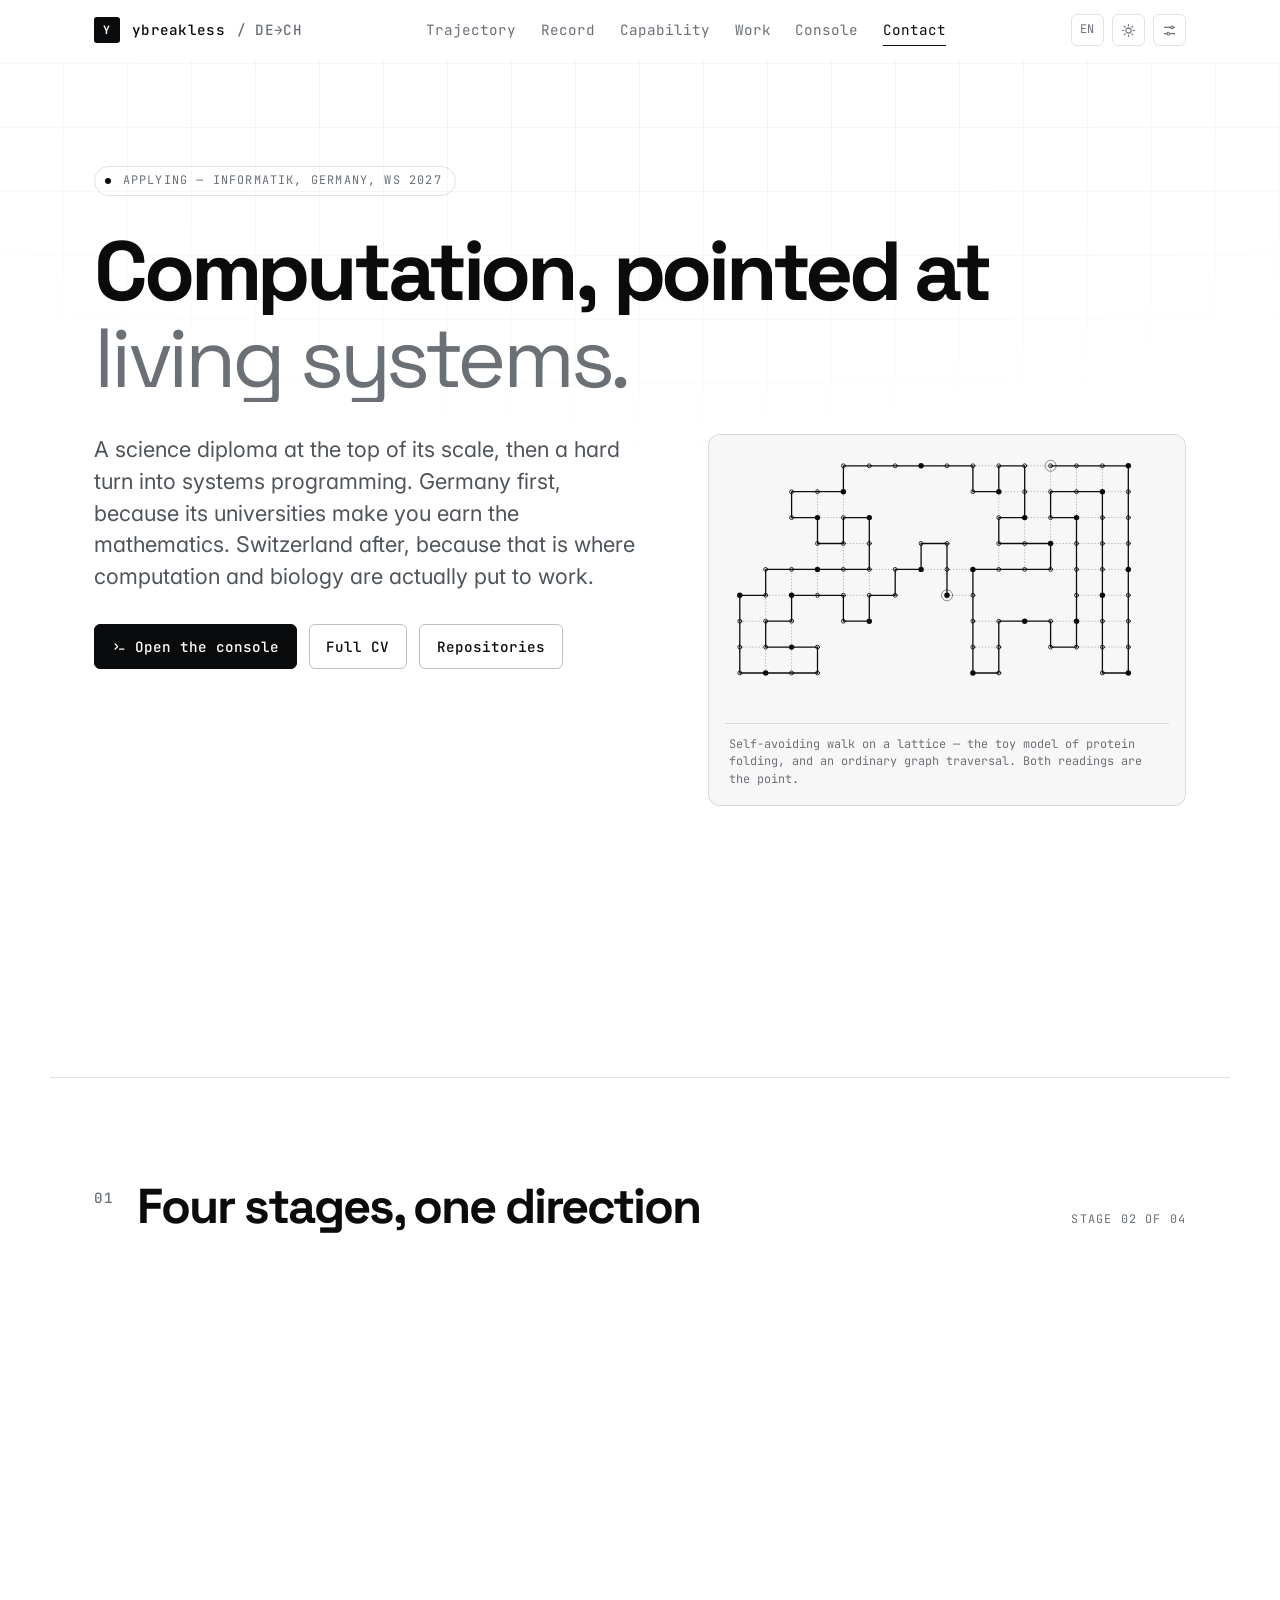
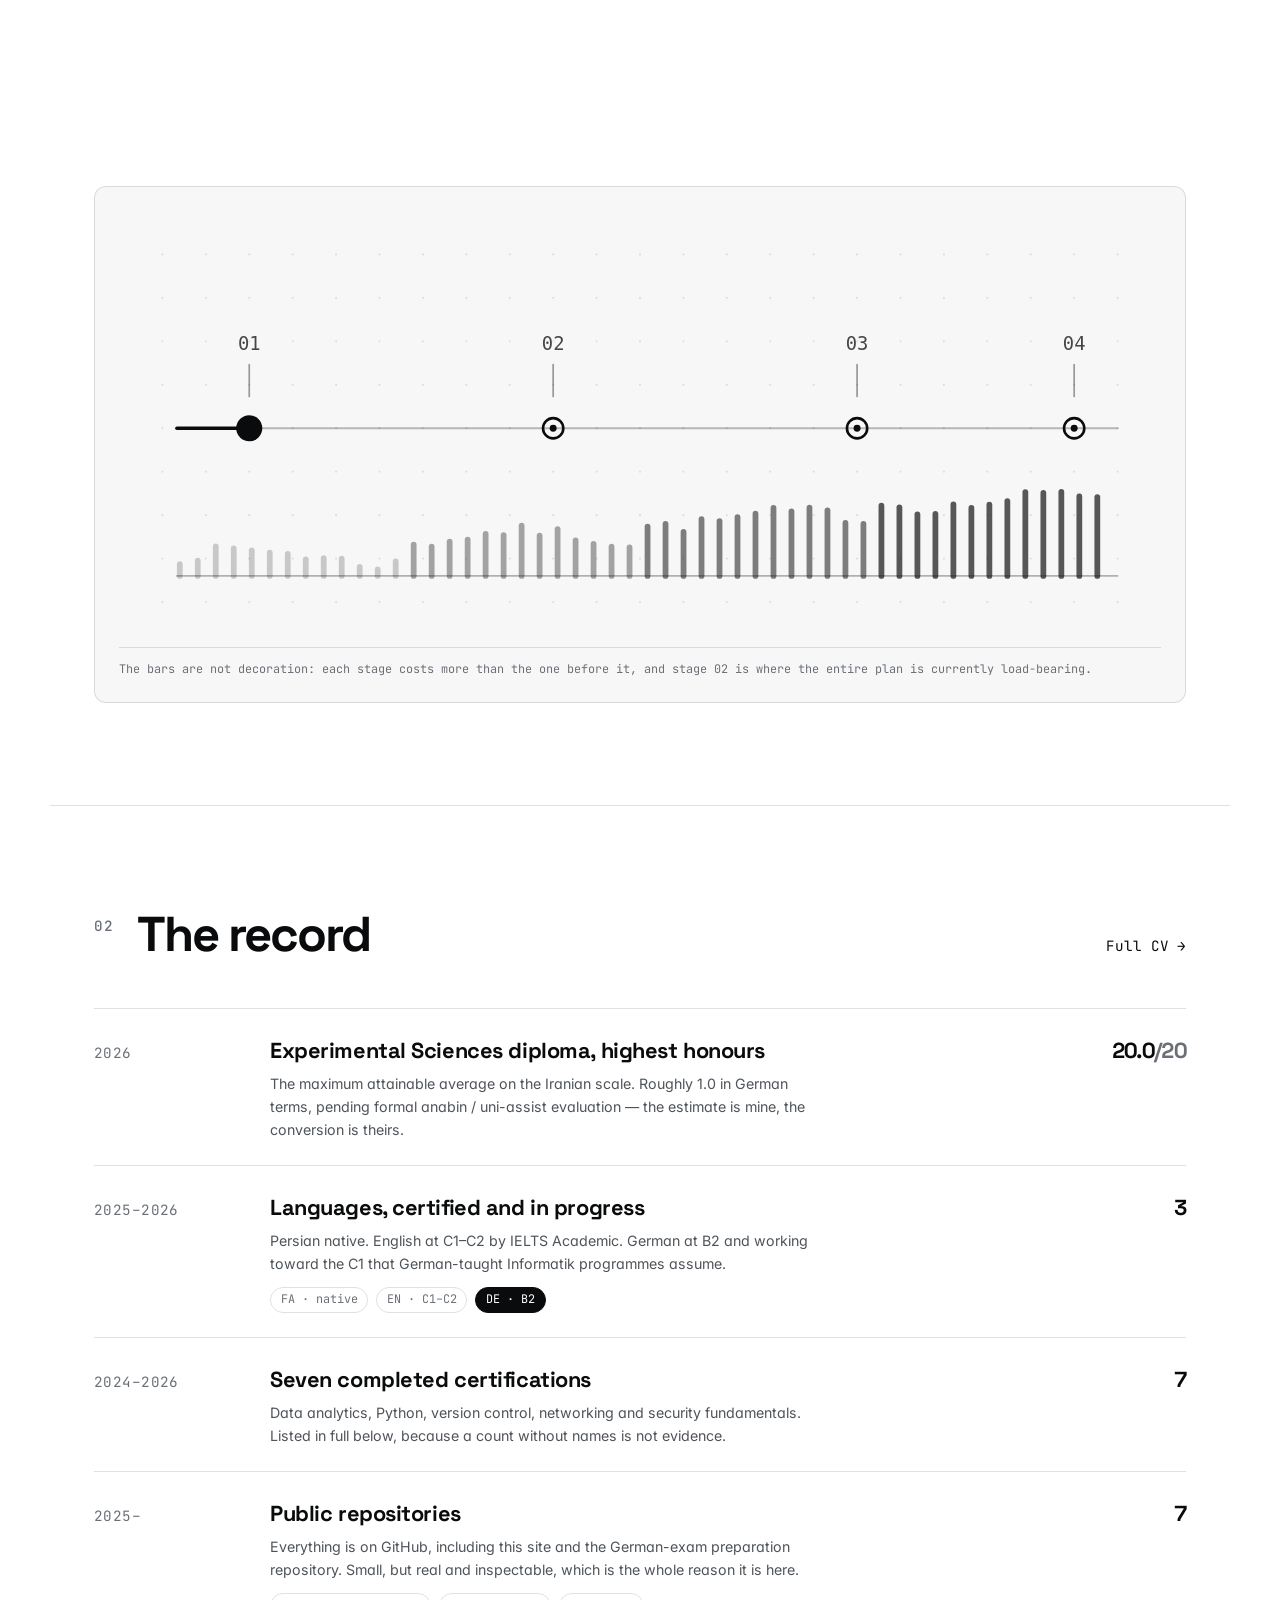
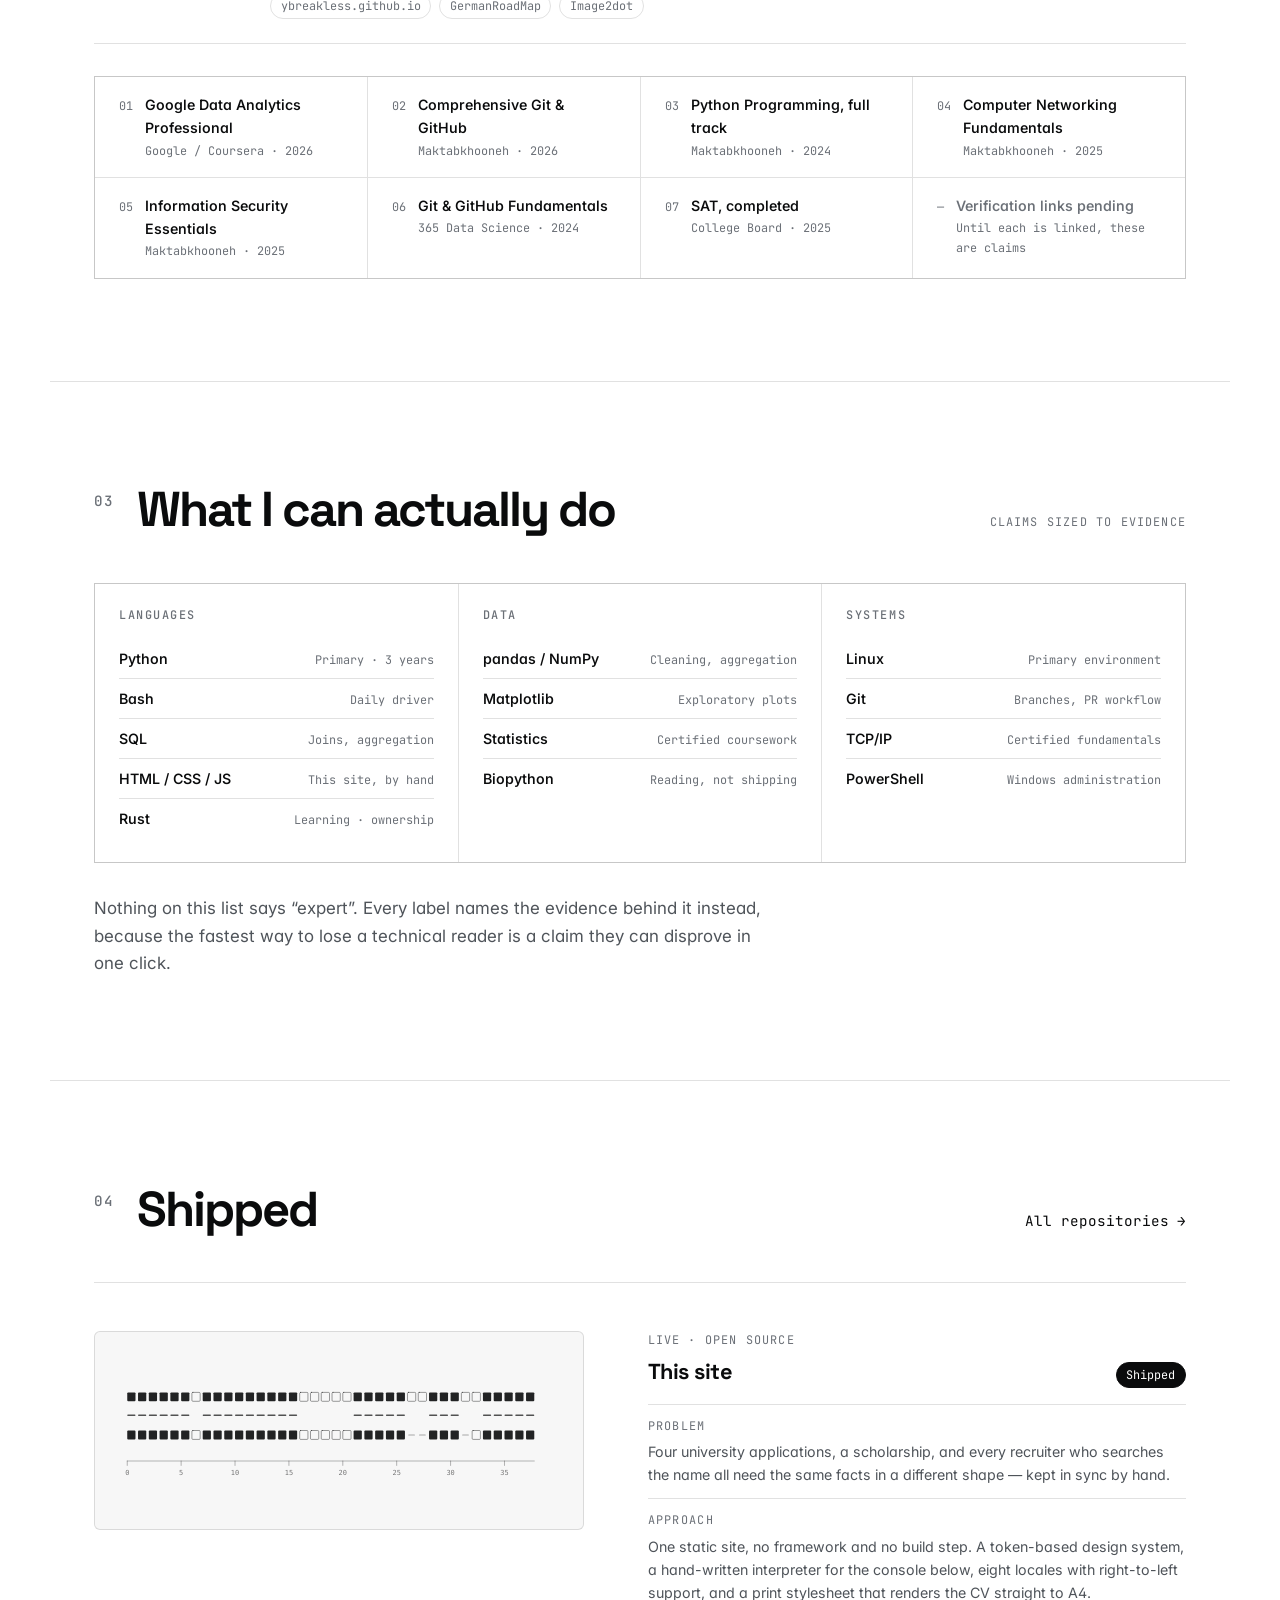
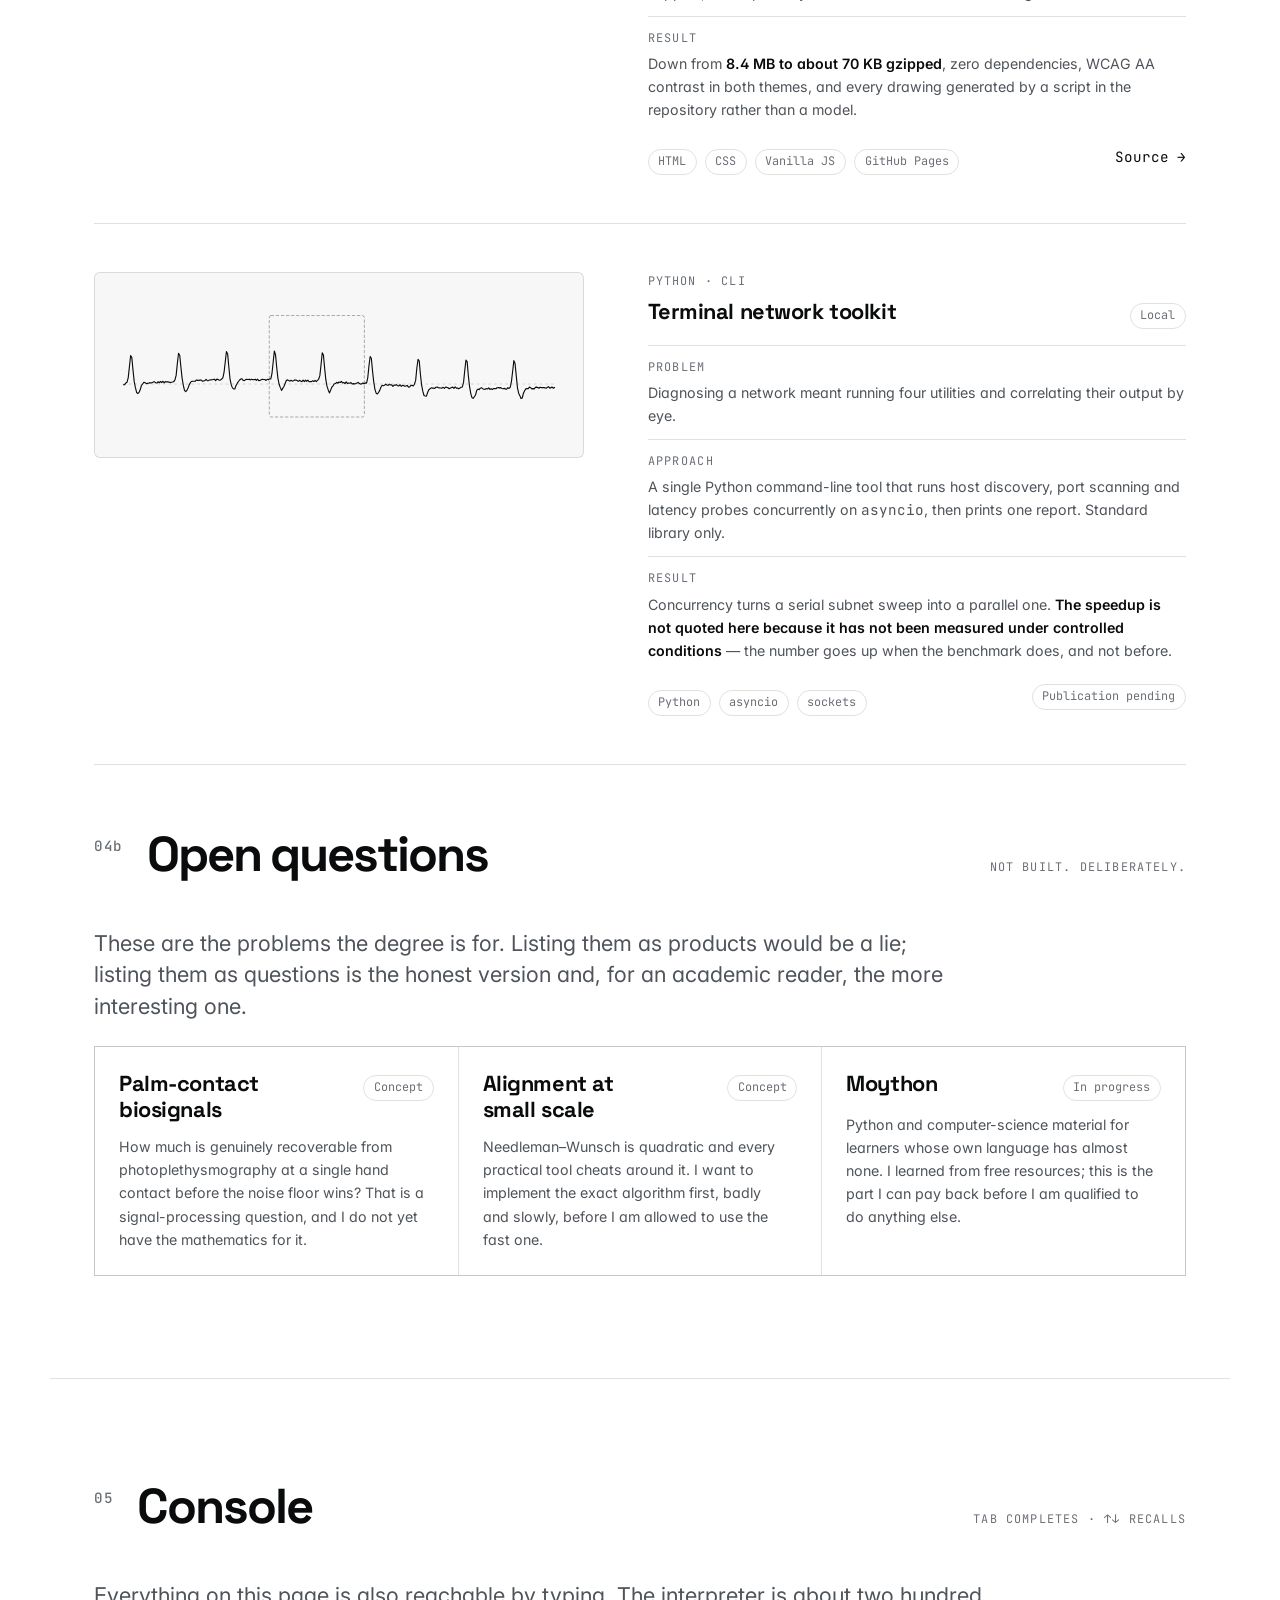
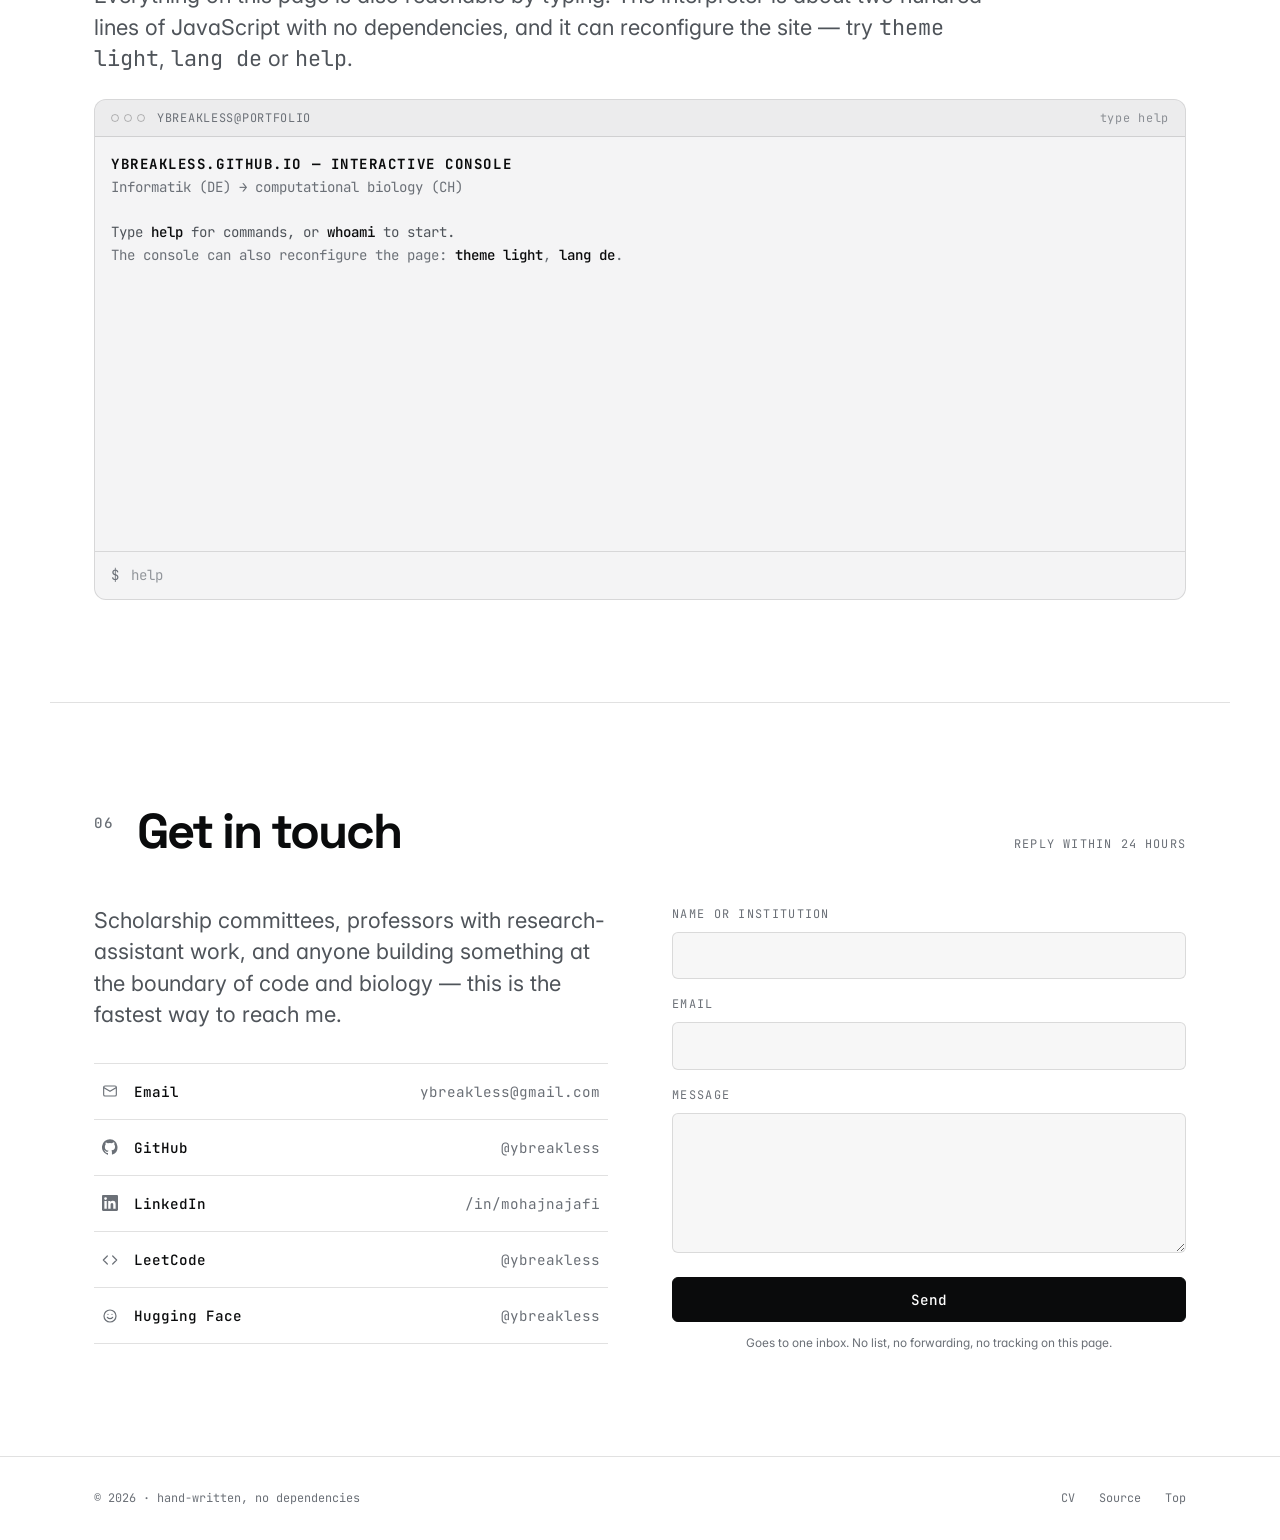
==== commit 2641308f: "updating codes removing and making them look better" ====
--- a/index.html
+++ b/index.html
@@ -1,70 +1,83 @@
 <!DOCTYPE html>
-<html lang="en" data-theme="dark">
+<html lang="en" dir="ltr" data-theme="dark" data-grid="on">
 <head>
 <meta charset="UTF-8">
 <meta name="viewport" content="width=device-width, initial-scale=1">
 
-<!-- ==========================================================================
-     SEO — every claim below should stay in sync with resume.html
-     ========================================================================== -->
-<title>Mohammad Haj Najafi — Computer Science Applicant &amp; Systems Developer</title>
-<meta name="description" content="Mohammad 'Mo' Haj Najafi — Experimental Sciences graduate (20.0/20.0) applying to computer science programmes at German technical universities. Python, Rust and Linux systems work. Based in Dubai, UAE.">
-<meta name="author" content="Mohammad Haj Najafi">
+<title>ybreakless — Informatik (DE) toward bioinformatics (CH)</title>
+<meta name="description" content="Public record of a computer science applicant: 20.0/20.0 science diploma, German B2, seven certifications, open repositories. Informatik in Germany, then computational biology in Switzerland.">
 <link rel="canonical" href="https://ybreakless.github.io/">
 <meta name="robots" content="index, follow, max-image-preview:large">
 
-<!-- Open Graph / social preview -->
-<meta property="og:type" content="profile">
+<meta property="og:type" content="website">
 <meta property="og:url" content="https://ybreakless.github.io/">
-<meta property="og:title" content="Mohammad Haj Najafi — Computer Science Applicant &amp; Systems Developer">
-<meta property="og:description" content="Experimental Sciences graduate (20.0/20.0) applying to computer science programmes at German technical universities. Python, Rust, Linux.">
-<meta property="og:image" content="https://ybreakless.github.io/assets/images/og-card.jpg">
+<meta property="og:title" content="Computation, pointed at living systems">
+<meta property="og:description" content="Informatik in Germany, then computational biology in Switzerland. A verifiable record: 20.0/20.0 diploma, German B2, seven certifications, open repositories.">
+<meta property="og:image" content="https://ybreakless.github.io/assets/images/og-card.png">
 <meta property="og:image:width" content="1200">
 <meta property="og:image:height" content="630">
-<meta property="og:locale" content="en_US">
 <meta name="twitter:card" content="summary_large_image">
-<meta name="twitter:title" content="Mohammad Haj Najafi — Computer Science Applicant">
-<meta name="twitter:description" content="Experimental Sciences graduate (20.0/20.0) applying to CS programmes at German technical universities.">
-<meta name="twitter:image" content="https://ybreakless.github.io/assets/images/og-card.jpg">
-
-<meta name="theme-color" content="#0b0c0e" media="(prefers-color-scheme: dark)">
-<meta name="theme-color" content="#fbfbfc" media="(prefers-color-scheme: light)">
-
+<meta name="twitter:title" content="Computation, pointed at living systems">
+<meta name="twitter:description" content="Informatik in Germany, then computational biology in Switzerland.">
+<meta name="twitter:image" content="https://ybreakless.github.io/assets/images/og-card.png">
+
+<meta name="theme-color" content="#08090a" media="(prefers-color-scheme: dark)">
+<meta name="theme-color" content="#ffffff" media="(prefers-color-scheme: light)">
+
+<link rel="icon" type="image/svg+xml" href="assets/art/favicon.svg">
 <link rel="icon" type="image/png" href="assets/images/favicon.png">
 <link rel="apple-touch-icon" href="assets/images/favicon.png">
 
-<!-- Fonts: preconnect + single request, display=swap to avoid FOIT -->
 <link rel="preconnect" href="https://fonts.googleapis.com">
 <link rel="preconnect" href="https://fonts.gstatic.com" crossorigin>
-<link rel="stylesheet" href="https://fonts.googleapis.com/css2?family=Inter:wght@400;500;600;700&family=JetBrains+Mono:wght@400;500&display=swap">
+<link rel="stylesheet" href="https://fonts.googleapis.com/css2?family=Inter:wght@400;500;600&family=JetBrains+Mono:wght@400;500;700&family=Space+Grotesk:wght@500;700&display=swap">
 <link rel="stylesheet" href="css/style.css">
 
-<!-- Set theme before first paint so there is no flash of the wrong theme -->
+<!-- Theme, locale, grid and motion are all read back before first paint.
+     Anything restored after paint produces a visible flash of the wrong
+     configuration, which is the one bug a settings panel must not have. -->
 <script>
-  (function () {
-    try {
-      var stored = localStorage.getItem('theme');
-      var prefersLight = window.matchMedia('(prefers-color-scheme: light)').matches;
-      document.documentElement.setAttribute('data-theme', stored || (prefersLight ? 'light' : 'dark'));
-    } catch (e) { /* private mode — fall back to the dark default */ }
-  })();
+(function () {
+  var d = document.documentElement;
+  // Marks that scripting is available. Every rule that hides something
+  // pending an animation is scoped to this, so with JavaScript off the page
+  // is simply visible rather than a column of blank space.
+  d.setAttribute('data-js', '');
+  var get = function (k) { try { return localStorage.getItem(k); } catch (e) { return null; } };
+  var t = get('theme');
+  d.setAttribute('data-theme',
+    t || (matchMedia('(prefers-color-scheme: light)').matches ? 'light' : 'dark'));
+  if (get('grid') === 'off') d.setAttribute('data-grid', 'off');
+  if (get('motion') === 'off') d.setAttribute('data-motion', 'off');
+  var l = get('lang');
+  if (l && l !== 'en') {
+    d.setAttribute('lang', l);
+    d.setAttribute('dir', (l === 'ar' || l === 'fa') ? 'rtl' : 'ltr');
+  }
+  // The cold-start sequence is a first-visit courtesy, not a toll gate.
+  var seen = true;
+  try { seen = !!sessionStorage.getItem('booted'); } catch (e) { seen = false; }
+  if (!seen && !matchMedia('(prefers-reduced-motion: reduce)').matches
+      && get('motion') !== 'off') {
+    d.setAttribute('data-booting', '');
+    // Failsafe: if the deferred scripts never arrive, the overlay must not
+    // become a permanent wall in front of the page.
+    setTimeout(function () { d.removeAttribute('data-booting'); }, 4000);
+  }
+})();
 </script>
 
-<!-- Structured data: helps search engines and any recruiter tooling parse this -->
 <script type="application/ld+json">
 {
   "@context": "https://schema.org",
   "@type": "Person",
   "name": "Mohammad Haj Najafi",
-  "alternateName": "Mo Haj Najafi",
+  "alternateName": "ybreakless",
   "url": "https://ybreakless.github.io/",
-  "image": "https://ybreakless.github.io/assets/images/profile.jpg",
-  "email": "mailto:ybreakless@gmail.com",
-  "jobTitle": "Computer Science Applicant & Systems Developer",
-  "description": "Experimental Sciences graduate applying to computer science programmes at German technical universities. Works in Python, Rust and Linux systems tooling.",
-  "address": { "@type": "PostalAddress", "addressLocality": "Dubai", "addressCountry": "AE" },
-  "knowsLanguage": ["en", "de", "fa"],
-  "knowsAbout": ["Python", "Rust", "Linux", "Data Analysis", "Machine Learning", "Git"],
+  "jobTitle": "Computer science applicant",
+  "description": "Science graduate applying for Informatik at German technical universities, working toward computational biology and biotechnology in Switzerland.",
+  "knowsLanguage": ["fa", "en", "de"],
+  "knowsAbout": ["Python", "Rust", "Linux", "Bioinformatics", "Data analysis", "Git"],
   "sameAs": [
     "https://github.com/ybreakless",
     "https://www.linkedin.com/in/mohajnajafi/",
@@ -76,616 +89,612 @@
 </head>
 
 <body>
-<a class="skip-link" href="#main">Skip to content</a>
-
-<!-- ==========================================================================
-     NAVIGATION
+<a class="skip-link" href="#main" data-i18n="a11y.skip">Skip to content</a>
+
+<!-- ==========================================================================
+     COLD START
+     Printed by js/main.js from a real list of what the page is doing. It
+     is skippable with any key, runs once per session, and never appears
+     for a visitor who has asked for reduced motion.
+     ========================================================================== -->
+<div class="boot" id="boot" aria-hidden="true">
+  <div class="boot-log" id="boot-log"></div>
+  <div class="boot-meter"><i id="boot-meter"></i></div>
+  <button class="boot-skip" type="button" id="boot-skip" tabindex="-1" data-i18n="boot.skip">Skip · press any key</button>
+</div>
+
+<!-- ==========================================================================
+     NAV
      ========================================================================== -->
 <header class="nav" id="nav">
-  <div class="container nav-inner">
+  <div class="wrap nav-in">
     <a class="brand" href="#top">
-      <span class="brand-mark" aria-hidden="true">MH</span>
-      <span>Mohammad Haj Najafi</span>
+      <span class="brand-mark" aria-hidden="true">Y</span>
+      <span>ybreakless</span>
+      <span class="brand-sub" aria-hidden="true">/ DE&rarr;CH</span>
     </a>
 
-    <nav id="nav-links" class="nav-links" aria-label="Section navigation">
-      <a href="#about">About</a>
-      <a href="#academics">Academics</a>
-      <a href="#skills">Skills</a>
-      <a href="#work">Work</a>
-      <a href="#contact">Contact</a>
+    <nav class="nav-links" id="nav-links" aria-label="Sections">
+      <a href="#trajectory" data-i18n="nav.trajectory">Trajectory</a>
+      <a href="#record" data-i18n="nav.record">Record</a>
+      <a href="#capability" data-i18n="nav.capability">Capability</a>
+      <a href="#work" data-i18n="nav.work">Work</a>
+      <a href="#console" data-i18n="nav.console">Console</a>
+      <a href="#contact" data-i18n="nav.contact">Contact</a>
     </nav>
 
-    <div class="nav-actions">
-      <button class="icon-btn" id="theme-toggle" type="button"
-              aria-label="Switch between light and dark theme">
-        <svg class="icon-moon" viewBox="0 0 24 24" fill="none" stroke="currentColor" stroke-width="1.8"
-             stroke-linecap="round" stroke-linejoin="round" aria-hidden="true">
-          <path d="M21 12.79A9 9 0 1 1 11.21 3 7 7 0 0 0 21 12.79z"/>
+    <div class="nav-tools">
+      <button class="ibtn" id="lang-btn" type="button" data-i18n-attr="aria-label:nav.language"
+              aria-label="Language">
+        <span id="lang-code">EN</span>
+      </button>
+      <button class="ibtn" id="theme-btn" type="button" data-i18n-attr="aria-label:nav.theme"
+              aria-label="Theme">
+        <svg viewBox="0 0 24 24" fill="none" stroke="currentColor" stroke-width="1.7"
+             stroke-linecap="round" aria-hidden="true">
+          <circle cx="12" cy="12" r="4.2"/>
+          <path d="M12 2.5v2M12 19.5v2M2.5 12h2M19.5 12h2M5.2 5.2l1.4 1.4M17.4 17.4l1.4 1.4M18.8 5.2l-1.4 1.4M6.6 17.4l-1.4 1.4"/>
         </svg>
       </button>
-      <a class="btn btn-secondary" href="resume.html">CV</a>
-      <button class="icon-btn nav-toggle" id="nav-toggle" type="button"
-              aria-label="Open navigation menu" aria-expanded="false" aria-controls="nav-links">
-        <svg viewBox="0 0 24 24" fill="none" stroke="currentColor" stroke-width="1.9"
+      <button class="ibtn" id="cfg-btn" type="button" aria-expanded="false" aria-controls="drawer"
+              data-i18n-attr="aria-label:nav.config" aria-label="Configure">
+        <svg viewBox="0 0 24 24" fill="none" stroke="currentColor" stroke-width="1.7"
              stroke-linecap="round" aria-hidden="true">
-          <path d="M3 6h18M3 12h18M3 18h18"/>
+          <path d="M4 7h10M18 7h2M4 17h4M12 17h8"/>
+          <circle cx="16" cy="7" r="2.1"/><circle cx="10" cy="17" r="2.1"/>
         </svg>
       </button>
+      <button class="ibtn nav-toggle" id="nav-toggle" type="button" aria-expanded="false"
+              aria-controls="nav-links" data-i18n-attr="aria-label:nav.menu" aria-label="Menu">
+        <svg viewBox="0 0 24 24" fill="none" stroke="currentColor" stroke-width="1.8"
+             stroke-linecap="round" aria-hidden="true"><path d="M3 7h18M3 12h18M3 17h18"/></svg>
+      </button>
     </div>
   </div>
 </header>
 
 <main id="main">
-<div id="top"></div>
-
-<!-- ==========================================================================
-     1. HERO
-     The single most important 400px on the site. A reader must learn
-     who you are, what you want, and what proves it — without scrolling.
-     ========================================================================== -->
-<section class="section hero container">
-  <div class="hero-grid">
+<span id="top"></span>
+
+<!-- ==========================================================================
+     HERO
+     ========================================================================== -->
+<section class="section hero wrap">
+  <p class="hero-status" data-i18n="hero.status">Applying — Informatik, Germany, WS 2027</p>
+
+  <h1 class="split" id="hero-h1">
+    <span data-i18n="hero.h1a">Computation, pointed at</span>
+    <span class="thin" data-i18n="hero.h1b">living systems.</span>
+  </h1>
+
+  <div class="hero-body">
     <div>
-      <p class="status-pill">
-        <span class="status-dot" aria-hidden="true"></span>
-        Applying for CS admission — Winter Semester 2027, Germany
+      <p class="lead" data-reveal data-i18n="hero.lead">
+        A science diploma at the top of its scale, then a hard turn into systems
+        programming. Germany first, because its universities make you earn the
+        mathematics. Switzerland after, because that is where computation and
+        biology are actually put to work.
       </p>
 
-      <h1>
-        I build systems software<br>
-        and I&rsquo;m headed to <span class="accent">Germany</span> to study it properly.
-      </h1>
-
-      <p class="hero-sub">
-        Experimental Sciences graduate with a <strong>20.0/20.0</strong> average, now writing
-        Python and Rust tooling while I prepare for computer science admission at TUM,
-        RWTH Aachen and KIT. Everything below is verifiable.
-      </p>
-
-      <div class="hero-actions">
-        <a class="btn" href="resume.html">
-          <svg viewBox="0 0 24 24" fill="none" stroke="currentColor" stroke-width="1.9"
+      <div class="hero-actions" data-reveal style="--delay:80ms">
+        <a class="btn" href="#console">
+          <svg viewBox="0 0 24 24" fill="none" stroke="currentColor" stroke-width="2"
                stroke-linecap="round" stroke-linejoin="round" aria-hidden="true">
-            <path d="M14 2H6a2 2 0 0 0-2 2v16a2 2 0 0 0 2 2h12a2 2 0 0 0 2-2V8z"/>
-            <path d="M14 2v6h6M16 13H8M16 17H8"/>
+            <path d="m5 8 4 4-4 4M12 16h7"/>
           </svg>
-          View full CV
+          <span data-i18n="hero.cta1">Open the console</span>
         </a>
-        <a class="btn btn-secondary" href="mailto:ybreakless@gmail.com">
-          <svg viewBox="0 0 24 24" fill="none" stroke="currentColor" stroke-width="1.9"
-               stroke-linecap="round" stroke-linejoin="round" aria-hidden="true">
-            <rect x="2" y="4" width="20" height="16" rx="2"/><path d="m22 7-10 6L2 7"/>
-          </svg>
-          Email me
-        </a>
-        <a class="btn btn-secondary" href="https://github.com/ybreakless" rel="noopener">
-          <svg viewBox="0 0 24 24" fill="currentColor" aria-hidden="true">
-            <path d="M12 .3a12 12 0 0 0-3.8 23.4c.6.1.8-.3.8-.6v-2.2c-3.3.7-4-1.6-4-1.6-.6-1.4-1.4-1.8-1.4-1.8-1.1-.7.1-.7.1-.7 1.2.1 1.8 1.2 1.8 1.2 1.1 1.8 2.8 1.3 3.5 1 .1-.8.4-1.3.8-1.6-2.7-.3-5.5-1.3-5.5-5.9 0-1.3.5-2.4 1.2-3.2-.1-.3-.5-1.5.1-3.2 0 0 1-.3 3.3 1.2a11.5 11.5 0 0 1 6 0C17.3 4.7 18.3 5 18.3 5c.6 1.7.2 2.9.1 3.2.8.8 1.2 1.9 1.2 3.2 0 4.6-2.8 5.6-5.5 5.9.4.4.8 1.1.8 2.2v3.3c0 .3.2.7.8.6A12 12 0 0 0 12 .3z"/>
-          </svg>
-          GitHub
-        </a>
-      </div>
-
-      <p class="hero-meta">
-        <span>Dubai, UAE — open to relocation</span>
-        <span>EN C1&ndash;C2 &middot; DE B2 &middot; FA native</span>
-      </p>
-    </div>
-
-    <figure class="hero-portrait">
-      <picture>
-        <source srcset="assets/images/profile.webp" type="image/webp">
-        <img src="assets/images/profile.jpg" width="640" height="640"
-             alt="Portrait of Mohammad Haj Najafi" fetchpriority="high" decoding="async">
-      </picture>
+        <a class="btn btn-ghost" href="resume.html" data-i18n="hero.cta2">Full CV</a>
+        <a class="btn btn-ghost" href="https://github.com/ybreakless" rel="noopener"
+           data-i18n="hero.cta3">Repositories</a>
+      </div>
+    </div>
+
+    <figure class="hero-art" data-reveal style="--delay:160ms">
+      <span class="art" data-art="lattice" style="aspect-ratio:720/420" role="img"
+            data-i18n-attr="aria-label:hero.artalt"
+            aria-label="A self-avoiding walk on a lattice with its non-local contacts marked"></span>
+      <figcaption data-i18n="hero.caption">
+        Self-avoiding walk on a lattice — the toy model of protein folding, and
+        an ordinary graph traversal. Both readings are the point.
+      </figcaption>
     </figure>
   </div>
 
-  <!-- The 30-second scan. Four numbers, no prose. -->
-  <div class="proof-bar" data-reveal>
-    <div class="proof-item">
-      <span class="proof-value">20.0<span class="subtle" style="font-size:0.6em">/20</span></span>
-      <span class="proof-label">Diploma average</span>
-    </div>
-    <div class="proof-item">
-      <span class="proof-value">≈ 1.0</span>
-      <span class="proof-label">German equivalent</span>
-    </div>
-    <div class="proof-item">
-      <span class="proof-value">B2</span>
-      <span class="proof-label">German (CEFR)</span>
-    </div>
-    <div class="proof-item">
-      <span class="proof-value">7</span>
-      <span class="proof-label">Certifications</span>
+  <!-- The thirty-second scan. Every number here is checkable. -->
+  <div class="metrics" data-reveal>
+    <div class="metric">
+      <span class="metric-v"><span class="count" data-to="20" data-dec="1">20.0</span><small>/20</small></span>
+      <span class="metric-k" data-i18n="m.diploma">Diploma average</span>
+    </div>
+    <div class="metric">
+      <span class="metric-v">&#8776;&#8202;<span class="count" data-to="1" data-dec="1">1.0</span></span>
+      <span class="metric-k" data-i18n="m.german">German scale, estimated</span>
+    </div>
+    <div class="metric">
+      <span class="metric-v">B2</span>
+      <span class="metric-k" data-i18n="m.de">German, CEFR</span>
+    </div>
+    <div class="metric">
+      <span class="metric-v"><span class="count" data-to="7">7</span></span>
+      <span class="metric-k" data-i18n="m.certs">Certifications</span>
+    </div>
+    <div class="metric">
+      <span class="metric-v"><span class="count" data-to="8">8</span></span>
+      <span class="metric-k" data-i18n="m.locales">Locales on this page</span>
     </div>
   </div>
 </section>
 
 <!-- ==========================================================================
-     2. ABOUT
-     ========================================================================== -->
-<section class="section container" id="about">
-  <div class="section-head">
-    <div>
-      <p class="eyebrow">About</p>
-      <h2>Short version</h2>
-    </div>
-  </div>
-
-  <div class="prose" data-reveal>
-    <p>
-      I finished my Experimental Sciences diploma with a <strong>20.0/20.0 average</strong> and
-      immediately went looking for the part of science that lets you build things. That turned out
-      to be systems programming. I now spend most of my time in a Linux terminal writing Python
-      and learning Rust, because I want to understand machines at the level where the abstractions
-      stop hiding things.
-    </p>
-    <p>
-      My goal is specific: a <strong>BSc in Computer Science at a German technical university</strong>
-      — TUM, RWTH Aachen or KIT. I chose Germany deliberately, for the depth of its engineering
-      tradition and the fact that its universities expect you to actually understand the mathematics.
-      I&rsquo;ve been learning German for that reason and currently sit at B2.
-    </p>
-    <p>
-      Outside of that I train calisthenics and play competitive volleyball. Both taught me the
-      same thing programming did: you get good at something by doing the boring repetitions long
-      after the novelty wears off.
-    </p>
-  </div>
+     01  TRAJECTORY
+     ========================================================================== -->
+<section class="section wrap" id="trajectory">
+  <div class="sec-head">
+    <p class="sec-index">01</p>
+    <div class="sec-title">
+      <h2 data-i18n="traj.h2">Four stages, one direction</h2>
+      <p class="sec-note" data-i18n="traj.note">Stage 02 of 04</p>
+    </div>
+  </div>
+
+  <p class="lead" data-reveal style="margin-bottom:var(--s-6)" data-i18n="traj.lead">
+    Informatik is not a detour from the science diploma; it is the instrument.
+    Sequence alignment, structure prediction and population genetics are all
+    algorithms problems wearing a lab coat. Germany teaches the algorithms.
+    Switzerland runs the labs.
+  </p>
+
+  <div class="traj" data-reveal>
+    <article class="stage" data-state="done">
+      <p class="stage-top"><span class="stage-dot" aria-hidden="true"></span><span data-i18n="traj.s1.k">Complete</span></p>
+      <h3 data-i18n="traj.s1.h">Science, at the top of the scale</h3>
+      <p data-i18n="traj.s1.p">Experimental Sciences diploma: mathematics, physics, chemistry, biology. A 20.0/20.0 average and a working reason to care about living systems.</p>
+      <p class="stage-where" data-i18n="traj.s1.w">2026</p>
+    </article>
+
+    <article class="stage" data-state="now">
+      <p class="stage-top"><span class="stage-dot" aria-hidden="true"></span><span data-i18n="traj.s2.k">Current</span></p>
+      <h3 data-i18n="traj.s2.h">BSc Informatik</h3>
+      <p data-i18n="traj.s2.p">Applying to German technical universities for Winter Semester 2027, via TestAS and Studienkolleg where the pathway requires it. German at B2, moving to C1.</p>
+      <p class="stage-where" data-i18n="traj.s2.w">Germany &#183; WS 2027</p>
+    </article>
+
+    <article class="stage">
+      <p class="stage-top"><span class="stage-dot" aria-hidden="true"></span><span data-i18n="traj.s3.k">Planned</span></p>
+      <h3 data-i18n="traj.s3.h">MSc Computational Biology</h3>
+      <p data-i18n="traj.s3.p">Bioinformatics and systems biology at a Swiss institution. The specific target is the algorithmic side: sequence analysis, structure, and the statistics that keep both honest.</p>
+      <p class="stage-where" data-i18n="traj.s3.w">Switzerland</p>
+    </article>
+
+    <article class="stage">
+      <p class="stage-top"><span class="stage-dot" aria-hidden="true"></span><span data-i18n="traj.s4.k">Direction</span></p>
+      <h3 data-i18n="traj.s4.h">Biotechnology, on the compute side</h3>
+      <p data-i18n="traj.s4.p">The Basel&#8211;Z&uuml;rich corridor is where pharmaceutical research and computational methods already share a building. That is the room I want to be useful in.</p>
+      <p class="stage-where" data-i18n="traj.s4.w">Long range</p>
+    </article>
+  </div>
+
+  <figure class="figure" data-reveal>
+    <span class="art" data-art="trajectory" style="aspect-ratio:720/290" role="img"
+          data-i18n-attr="aria-label:traj.artalt"
+          aria-label="Four stages on a rail, with a rising workload profile beneath"></span>
+    <figcaption data-i18n="traj.caption">
+      The bars are not decoration: each stage costs more than the one before it,
+      and stage 02 is where the entire plan is currently load-bearing.
+    </figcaption>
+  </figure>
 </section>
 
 <!-- ==========================================================================
-     3. ACADEMICS
-     ========================================================================== -->
-<section class="section container" id="academics">
-  <div class="section-head">
-    <div>
-      <p class="eyebrow">Academics</p>
-      <h2>Record &amp; qualifications</h2>
-    </div>
-    <a class="link-underline" href="resume.html">Full CV &rarr;</a>
-  </div>
-
-  <div class="timeline" data-reveal>
-    <article class="tl-item">
-      <div class="tl-date">2026</div>
+     02  RECORD
+     ========================================================================== -->
+<section class="section wrap" id="record">
+  <div class="sec-head">
+    <p class="sec-index">02</p>
+    <div class="sec-title">
+      <h2 data-i18n="rec.h2">The record</h2>
+      <a class="arrow" href="resume.html" data-i18n="rec.cv">Full CV</a>
+    </div>
+  </div>
+
+  <div class="record" data-reveal>
+    <article class="rec">
+      <p class="rec-when">2026</p>
+      <div class="rec-what">
+        <h3 data-i18n="rec.r1.h">Experimental Sciences diploma, highest honours</h3>
+        <p data-i18n="rec.r1.p">The maximum attainable average on the Iranian scale. Roughly 1.0 in German terms, pending formal anabin / uni-assist evaluation &#8212; the estimate is mine, the conversion is theirs.</p>
+      </div>
+      <p class="rec-score">20.0<span class="subtle">/20</span></p>
+    </article>
+
+    <article class="rec">
+      <p class="rec-when">2025&#8211;2026</p>
+      <div class="rec-what">
+        <h3 data-i18n="rec.r2.h">Languages, certified and in progress</h3>
+        <p data-i18n="rec.r2.p">Persian native. English at C1&#8211;C2 by IELTS Academic. German at B2 and working toward the C1 that German-taught Informatik programmes assume.</p>
+        <div class="chips">
+          <span class="chip">FA &#183; <span data-i18n="rec.native">native</span></span>
+          <span class="chip">EN &#183; C1&#8211;C2</span>
+          <span class="chip chip-solid">DE &#183; B2</span>
+        </div>
+      </div>
+      <p class="rec-score">3</p>
+    </article>
+
+    <article class="rec">
+      <p class="rec-when">2024&#8211;2026</p>
+      <div class="rec-what">
+        <h3 data-i18n="rec.r3.h">Seven completed certifications</h3>
+        <p data-i18n="rec.r3.p">Data analytics, Python, version control, networking and security fundamentals. Listed in full below, because a count without names is not evidence.</p>
+      </div>
+      <p class="rec-score">7</p>
+    </article>
+
+    <article class="rec">
+      <p class="rec-when">2025&#8211;</p>
+      <div class="rec-what">
+        <h3 data-i18n="rec.r4.h">Public repositories</h3>
+        <p data-i18n="rec.r4.p">Everything is on GitHub, including this site and the German-exam preparation repository. Small, but real and inspectable, which is the whole reason it is here.</p>
+        <div class="chips">
+          <a class="chip" href="https://github.com/ybreakless/ybreakless.github.io" rel="noopener">ybreakless.github.io</a>
+          <a class="chip" href="https://github.com/ybreakless/GermanRoadMap" rel="noopener">GermanRoadMap</a>
+          <a class="chip" href="https://github.com/ybreakless/Image2dot" rel="noopener">Image2dot</a>
+        </div>
+      </div>
+      <p class="rec-score">7</p>
+    </article>
+  </div>
+
+  <div class="certs" data-reveal>
+    <div class="cert"><span class="cert-n">01</span><span><b class="cert-name">Google Data Analytics Professional</b><span class="cert-src">Google / Coursera &#183; 2026</span></span></div>
+    <div class="cert"><span class="cert-n">02</span><span><b class="cert-name">Comprehensive Git &amp; GitHub</b><span class="cert-src">Maktabkhooneh &#183; 2026</span></span></div>
+    <div class="cert"><span class="cert-n">03</span><span><b class="cert-name">Python Programming, full track</b><span class="cert-src">Maktabkhooneh &#183; 2024</span></span></div>
+    <div class="cert"><span class="cert-n">04</span><span><b class="cert-name">Computer Networking Fundamentals</b><span class="cert-src">Maktabkhooneh &#183; 2025</span></span></div>
+    <div class="cert"><span class="cert-n">05</span><span><b class="cert-name">Information Security Essentials</b><span class="cert-src">Maktabkhooneh &#183; 2025</span></span></div>
+    <div class="cert"><span class="cert-n">06</span><span><b class="cert-name">Git &amp; GitHub Fundamentals</b><span class="cert-src">365 Data Science &#183; 2024</span></span></div>
+    <div class="cert"><span class="cert-n">07</span><span><b class="cert-name">SAT, completed</b><span class="cert-src">College Board &#183; 2025</span></span></div>
+    <div class="cert"><span class="cert-n subtle">&#8212;</span><span class="subtle"><b class="cert-name" data-i18n="rec.verify">Verification links pending</b><span class="cert-src" data-i18n="rec.verifysub">Until each is linked, these are claims</span></span></div>
+  </div>
+  <!-- TODO: each of the six course certificates has a public verification URL.
+       Until they are linked they are claims, not evidence. Link them. -->
+</section>
+
+<!-- ==========================================================================
+     03  CAPABILITY
+     ========================================================================== -->
+<section class="section wrap" id="capability">
+  <div class="sec-head">
+    <p class="sec-index">03</p>
+    <div class="sec-title">
+      <h2 data-i18n="cap.h2">What I can actually do</h2>
+      <p class="sec-note" data-i18n="cap.note">Claims sized to evidence</p>
+    </div>
+  </div>
+
+  <div class="grid cols-3" data-reveal>
+    <div class="cap">
+      <h3 data-i18n="cap.c1">Languages</h3>
+      <p class="cap-row"><b>Python</b><span data-i18n="cap.python">Primary &#183; 3 years</span></p>
+      <p class="cap-row"><b>Bash</b><span data-i18n="cap.bash">Daily driver</span></p>
+      <p class="cap-row"><b>SQL</b><span data-i18n="cap.sql">Joins, aggregation</span></p>
+      <p class="cap-row"><b>HTML / CSS / JS</b><span data-i18n="cap.web">This site, by hand</span></p>
+      <p class="cap-row"><b>Rust</b><span data-i18n="cap.rust">Learning &#183; ownership</span></p>
+    </div>
+    <div class="cap">
+      <h3 data-i18n="cap.c2">Data</h3>
+      <p class="cap-row"><b>pandas / NumPy</b><span data-i18n="cap.pandas">Cleaning, aggregation</span></p>
+      <p class="cap-row"><b>Matplotlib</b><span data-i18n="cap.plots">Exploratory plots</span></p>
+      <p class="cap-row"><b>Statistics</b><span data-i18n="cap.stats">Certified coursework</span></p>
+      <p class="cap-row"><b>Biopython</b><span data-i18n="cap.biopy">Reading, not shipping</span></p>
+    </div>
+    <div class="cap">
+      <h3 data-i18n="cap.c3">Systems</h3>
+      <p class="cap-row"><b>Linux</b><span data-i18n="cap.linux">Primary environment</span></p>
+      <p class="cap-row"><b>Git</b><span data-i18n="cap.git">Branches, PR workflow</span></p>
+      <p class="cap-row"><b>TCP/IP</b><span data-i18n="cap.net">Certified fundamentals</span></p>
+      <p class="cap-row"><b>PowerShell</b><span data-i18n="cap.ps">Windows administration</span></p>
+    </div>
+  </div>
+
+  <p class="prose" data-reveal style="margin-top:var(--s-6)" data-i18n="cap.foot">
+    Nothing on this list says &ldquo;expert&rdquo;. Every label names the evidence
+    behind it instead, because the fastest way to lose a technical reader is a
+    claim they can disprove in one click.
+  </p>
+</section>
+
+<!-- ==========================================================================
+     04  WORK
+     ========================================================================== -->
+<section class="section wrap" id="work">
+  <div class="sec-head">
+    <p class="sec-index">04</p>
+    <div class="sec-title">
+      <h2 data-i18n="work.h2">Shipped</h2>
+      <a class="arrow" href="https://github.com/ybreakless" rel="noopener" data-i18n="work.all">All repositories</a>
+    </div>
+  </div>
+
+  <div class="work" data-reveal>
+    <article class="proj">
+      <div class="proj-art">
+        <span class="art" data-art="alignment" style="aspect-ratio:720/260" role="img"
+              data-i18n-attr="aria-label:work.p1.alt"
+              aria-label="Two aligned sequences with their identity track"></span>
+      </div>
       <div>
-        <h3 class="tl-title">Experimental Sciences Diploma — Highest Honours</h3>
-        <p class="tl-org">Secondary education, Iranian national curriculum</p>
-        <p class="tl-body">
-          Final average <strong>20.0 / 20.0</strong>, the maximum on the Iranian grading scale —
-          approximately <strong>1.0</strong> on the German scale, subject to formal evaluation
-          by <a class="link-underline" href="https://anabin.kmk.org/" rel="noopener">anabin</a> /
-          uni-assist. Core coursework in mathematics, physics, chemistry and biology.
-        </p>
-      </div>
-    </article>
-
-    <article class="tl-item">
-      <div class="tl-date">2025 &ndash; 2026</div>
+        <p class="proj-kicker" data-i18n="work.p1.kicker">Live &#183; open source</p>
+        <div class="proj-head">
+          <h3 data-i18n="work.p1.h">This site</h3>
+          <span class="chip chip-solid" data-i18n="work.shipped">Shipped</span>
+        </div>
+        <dl>
+          <dt data-i18n="work.problem">Problem</dt>
+          <dd data-i18n="work.p1.problem">Four university applications, a scholarship, and every recruiter who searches the name all need the same facts in a different shape &#8212; kept in sync by hand.</dd>
+          <dt data-i18n="work.approach">Approach</dt>
+          <dd data-i18n="work.p1.approach">One static site, no framework and no build step. A token-based design system, a hand-written interpreter for the console below, eight locales with right-to-left support, and a print stylesheet that renders the CV straight to A4.</dd>
+          <dt data-i18n="work.result">Result</dt>
+          <dd data-i18n="work.p1.result">Down from <strong>8.4&nbsp;MB to about 70&nbsp;KB gzipped</strong>, zero dependencies, WCAG&nbsp;AA contrast in both themes, and every drawing generated by a script in the repository rather than a model.</dd>
+        </dl>
+        <div class="proj-foot">
+          <div class="chips">
+            <span class="chip">HTML</span><span class="chip">CSS</span>
+            <span class="chip">Vanilla JS</span><span class="chip">GitHub Pages</span>
+          </div>
+          <a class="arrow" href="https://github.com/ybreakless/ybreakless.github.io" rel="noopener" data-i18n="work.source">Source</a>
+        </div>
+      </div>
+    </article>
+
+    <article class="proj">
+      <div class="proj-art">
+        <span class="art" data-art="trace" style="aspect-ratio:720/240" role="img"
+              data-i18n-attr="aria-label:work.p2.alt"
+              aria-label="A periodic signal trace with one analysis window marked"></span>
+      </div>
       <div>
-        <h3 class="tl-title">Standardised testing &amp; language certification</h3>
-        <p class="tl-org">SAT · IELTS Academic · Goethe-Institut track</p>
-        <p class="tl-body">
-          SAT completed. IELTS Academic taken (C1&ndash;C2 range). German at <strong>B2</strong>,
-          working toward the C1 level most German-taught CS programmes require.
-        </p>
-        <div class="chip-row" style="margin-top:0.9rem">
-          <span class="chip">English — C1&ndash;C2</span>
-          <span class="chip">German — B2</span>
-          <span class="chip">Persian — Native</span>
+        <p class="proj-kicker" data-i18n="work.p2.kicker">Python &#183; CLI</p>
+        <div class="proj-head">
+          <h3 data-i18n="work.p2.h">Terminal network toolkit</h3>
+          <span class="chip" data-i18n="work.local">Local</span>
         </div>
-      </div>
-    </article>
-
-    <article class="tl-item">
-      <div class="tl-date">Target</div>
-      <div>
-        <h3 class="tl-title">BSc Computer Science / Informatik</h3>
-        <p class="tl-org">TU München · RWTH Aachen · KIT · TU Berlin</p>
-        <p class="tl-body">
-          Applying for Winter Semester 2027 entry. Preparing through the
-          <em>Studienkolleg</em> / TestAS route where required, and building the mathematics
-          foundation those programmes assume from day one.
-        </p>
-      </div>
-    </article>
-  </div>
-
-  <h3 style="margin:3rem 0 1.25rem">Certifications</h3>
-  <div class="cert-grid" data-reveal>
-    <!-- TODO: link each certificate to its public verification URL.
-         An unlinked certificate is a claim; a linked one is evidence. -->
-    <div class="cert">
-      <span class="cert-check" aria-hidden="true"><svg viewBox="0 0 24 24" fill="none" stroke="currentColor" stroke-width="2.4" stroke-linecap="round" stroke-linejoin="round"><path d="m20 6-11 11-5-5"/></svg></span>
-      <span><strong class="cert-name">Google Data Analytics Professional</strong>
-      <span class="cert-meta">Google / Coursera · 2026</span></span>
-    </div>
-    <div class="cert">
-      <span class="cert-check" aria-hidden="true"><svg viewBox="0 0 24 24" fill="none" stroke="currentColor" stroke-width="2.4" stroke-linecap="round" stroke-linejoin="round"><path d="m20 6-11 11-5-5"/></svg></span>
-      <span><strong class="cert-name">Comprehensive Git &amp; GitHub</strong>
-      <span class="cert-meta">Maktabkhooneh · 2026</span></span>
-    </div>
-    <div class="cert">
-      <span class="cert-check" aria-hidden="true"><svg viewBox="0 0 24 24" fill="none" stroke="currentColor" stroke-width="2.4" stroke-linecap="round" stroke-linejoin="round"><path d="m20 6-11 11-5-5"/></svg></span>
-      <span><strong class="cert-name">Python Programming — Full Track</strong>
-      <span class="cert-meta">Maktabkhooneh · 2024</span></span>
-    </div>
-    <div class="cert">
-      <span class="cert-check" aria-hidden="true"><svg viewBox="0 0 24 24" fill="none" stroke="currentColor" stroke-width="2.4" stroke-linecap="round" stroke-linejoin="round"><path d="m20 6-11 11-5-5"/></svg></span>
-      <span><strong class="cert-name">Computer Networking Fundamentals</strong>
-      <span class="cert-meta">Maktabkhooneh · 2025</span></span>
-    </div>
-    <div class="cert">
-      <span class="cert-check" aria-hidden="true"><svg viewBox="0 0 24 24" fill="none" stroke="currentColor" stroke-width="2.4" stroke-linecap="round" stroke-linejoin="round"><path d="m20 6-11 11-5-5"/></svg></span>
-      <span><strong class="cert-name">Git &amp; GitHub Fundamentals</strong>
-      <span class="cert-meta">365 Data Science · 2024</span></span>
-    </div>
-    <div class="cert">
-      <span class="cert-check" aria-hidden="true"><svg viewBox="0 0 24 24" fill="none" stroke="currentColor" stroke-width="2.4" stroke-linecap="round" stroke-linejoin="round"><path d="m20 6-11 11-5-5"/></svg></span>
-      <span><strong class="cert-name">Information Security Essentials</strong>
-      <span class="cert-meta">Maktabkhooneh · 2025</span></span>
+        <dl>
+          <dt data-i18n="work.problem">Problem</dt>
+          <dd data-i18n="work.p2.problem">Diagnosing a network meant running four utilities and correlating their output by eye.</dd>
+          <dt data-i18n="work.approach">Approach</dt>
+          <dd data-i18n="work.p2.approach">A single Python command-line tool that runs host discovery, port scanning and latency probes concurrently on <code class="mono">asyncio</code>, then prints one report. Standard library only.</dd>
+          <dt data-i18n="work.result">Result</dt>
+          <dd data-i18n="work.p2.result">Concurrency turns a serial subnet sweep into a parallel one. <strong>The speedup is not quoted here because it has not been measured under controlled conditions</strong> &#8212; the number goes up when the benchmark does, and not before.</dd>
+        </dl>
+        <div class="proj-foot">
+          <div class="chips">
+            <span class="chip">Python</span><span class="chip">asyncio</span><span class="chip">sockets</span>
+          </div>
+          <span class="chip" data-i18n="work.pending">Publication pending</span>
+        </div>
+      </div>
+    </article>
+  </div>
+
+  <div class="sec-head" style="margin-top:var(--s-8)">
+    <p class="sec-index">04b</p>
+    <div class="sec-title">
+      <h2 data-i18n="work.h2b">Open questions</h2>
+      <p class="sec-note" data-i18n="work.noteb">Not built. Deliberately.</p>
+    </div>
+  </div>
+
+  <p class="lead" data-reveal style="margin-bottom:var(--s-5)" data-i18n="work.leadb">
+    These are the problems the degree is for. Listing them as products would be
+    a lie; listing them as questions is the honest version and, for an academic
+    reader, the more interesting one.
+  </p>
+
+  <div class="grid cols-3" data-reveal>
+    <div class="idea">
+      <div class="idea-head"><h3 data-i18n="work.i1.h">Palm-contact biosignals</h3><span class="chip" data-i18n="work.concept">Concept</span></div>
+      <p data-i18n="work.i1.p">How much is genuinely recoverable from photoplethysmography at a single hand contact before the noise floor wins? That is a signal-processing question, and I do not yet have the mathematics for it.</p>
+    </div>
+    <div class="idea">
+      <div class="idea-head"><h3 data-i18n="work.i2.h">Alignment at small scale</h3><span class="chip" data-i18n="work.concept">Concept</span></div>
+      <p data-i18n="work.i2.p">Needleman&#8211;Wunsch is quadratic and every practical tool cheats around it. I want to implement the exact algorithm first, badly and slowly, before I am allowed to use the fast one.</p>
+    </div>
+    <div class="idea">
+      <div class="idea-head"><h3 data-i18n="work.i3.h">Moython</h3><span class="chip" data-i18n="work.progress">In progress</span></div>
+      <p data-i18n="work.i3.p">Python and computer-science material for learners whose own language has almost none. I learned from free resources; this is the part I can pay back before I am qualified to do anything else.</p>
     </div>
   </div>
 </section>
 
 <!-- ==========================================================================
-     4. SKILLS
-     Proficiency labels are deliberately conservative and each one names the
-     evidence. Overclaiming is the fastest way to lose a technical reader.
-     ========================================================================== -->
-<section class="section container" id="skills">
-  <div class="section-head">
-    <div>
-      <p class="eyebrow">Skills</p>
-      <h2>What I actually work in</h2>
-    </div>
-    <a class="link-underline" href="https://github.com/ybreakless" rel="noopener">See the code &rarr;</a>
-  </div>
-
-  <div class="grid grid-3">
-    <div class="card" data-reveal>
-      <h3 class="card-title">
-        <span class="card-icon" aria-hidden="true"><svg viewBox="0 0 24 24" fill="none" stroke="currentColor" stroke-width="2" stroke-linecap="round" stroke-linejoin="round"><path d="m16 18 6-6-6-6M8 6l-6 6 6 6"/></svg></span>
-        Languages
-      </h3>
-      <div class="skill-row"><span class="skill-name">Python</span><span class="skill-note">Primary · 3 yrs</span></div>
-      <div class="skill-row"><span class="skill-name">Bash / Shell</span><span class="skill-note">Daily driver</span></div>
-      <div class="skill-row"><span class="skill-name">Rust</span><span class="skill-note">Learning · ownership &amp; traits</span></div>
-      <div class="skill-row"><span class="skill-name">HTML / CSS / JS</span><span class="skill-note">This site, hand-written</span></div>
-      <div class="skill-row"><span class="skill-name">SQL</span><span class="skill-note">Joins, aggregation</span></div>
-    </div>
-
-    <div class="card" data-reveal style="--reveal-delay:90ms">
-      <h3 class="card-title">
-        <span class="card-icon" aria-hidden="true"><svg viewBox="0 0 24 24" fill="none" stroke="currentColor" stroke-width="2" stroke-linecap="round" stroke-linejoin="round"><path d="M3 3v18h18M7 16l4-6 4 3 5-8"/></svg></span>
-        Data &amp; ML
-      </h3>
-      <div class="skill-row"><span class="skill-name">pandas / NumPy</span><span class="skill-note">Cleaning, aggregation</span></div>
-      <div class="skill-row"><span class="skill-name">Matplotlib</span><span class="skill-note">Exploratory plots</span></div>
-      <div class="skill-row"><span class="skill-name">Statistics</span><span class="skill-note">Google Data Analytics</span></div>
-      <div class="skill-row"><span class="skill-name">Neural networks</span><span class="skill-note">Coursework level</span></div>
-    </div>
-
-    <div class="card" data-reveal style="--reveal-delay:180ms">
-      <h3 class="card-title">
-        <span class="card-icon" aria-hidden="true"><svg viewBox="0 0 24 24" fill="none" stroke="currentColor" stroke-width="2" stroke-linecap="round" stroke-linejoin="round"><path d="M14.7 6.3a1 1 0 0 0 0 1.4l1.6 1.6a1 1 0 0 0 1.4 0l3.77-3.77a6 6 0 0 1-7.94 7.94l-6.91 6.91a2.12 2.12 0 0 1-3-3l6.91-6.91a6 6 0 0 1 7.94-7.94l-3.76 3.76z"/></svg></span>
-        Tools &amp; systems
-      </h3>
-      <div class="skill-row"><span class="skill-name">Linux CLI</span><span class="skill-note">Primary environment</span></div>
-      <div class="skill-row"><span class="skill-name">Git &amp; GitHub</span><span class="skill-note">Branching, PR workflow</span></div>
-      <div class="skill-row"><span class="skill-name">TCP/IP networking</span><span class="skill-note">Certified fundamentals</span></div>
-      <div class="skill-row"><span class="skill-name">PowerShell</span><span class="skill-note">Windows administration</span></div>
-    </div>
+     05  CONSOLE
+     A real command interpreter over the same data the page renders. It is
+     the fastest way through the site for the kind of reader this site is
+     written for, and it is also the largest piece of code here.
+     ========================================================================== -->
+<section class="section wrap" id="console">
+  <div class="sec-head">
+    <p class="sec-index">05</p>
+    <div class="sec-title">
+      <h2 data-i18n="term.h2">Console</h2>
+      <p class="sec-note" data-i18n="term.note">Tab completes &#183; &#8593;&#8595; recalls</p>
+    </div>
+  </div>
+
+  <p class="lead" data-reveal style="margin-bottom:var(--s-5)" data-i18n="term.lead">
+    Everything on this page is also reachable by typing. The interpreter is
+    about two hundred lines of JavaScript with no dependencies, and it can
+    reconfigure the site &#8212; try <code class="mono">theme light</code>,
+    <code class="mono">lang de</code> or <code class="mono">help</code>.
+  </p>
+
+  <div class="term" data-reveal>
+    <div class="term-bar">
+      <span class="term-dots" aria-hidden="true"><i></i><i></i><i></i></span>
+      <span class="term-title">ybreakless@portfolio</span>
+      <span class="term-hint" data-i18n="term.hint">type help</span>
+    </div>
+    <div class="term-body" id="term-body" role="log" aria-live="polite" aria-atomic="false"
+         data-i18n-attr="aria-label:term.output" aria-label="Console output" tabindex="0"></div>
+    <form class="term-form" id="term-form" autocomplete="off">
+      <label class="sr-only" for="term-in" data-i18n="term.inlabel">Console command</label>
+      <span class="term-ps" aria-hidden="true">$</span>
+      <span class="term-ghost">
+        <span class="term-shadow" id="term-shadow" aria-hidden="true"></span>
+        <input class="term-in" id="term-in" type="text" spellcheck="false"
+               autocapitalize="off" autocorrect="off"
+               data-i18n-attr="placeholder:term.placeholder" placeholder="help">
+      </span>
+    </form>
   </div>
 </section>
 
 <!-- ==========================================================================
-     5. WORK
-     Two clearly separated tiers. Shipped work first, ideas second, labelled
-     honestly. Mixing the two is the single biggest credibility risk on a
-     portfolio at this career stage.
-     ========================================================================== -->
-<section class="section container" id="work">
-  <div class="section-head">
-    <div>
-      <p class="eyebrow">Work</p>
-      <h2>Shipped</h2>
-    </div>
-    <a class="link-underline" href="https://github.com/ybreakless" rel="noopener">All repositories &rarr;</a>
-  </div>
-
-  <div class="project-list">
-
-    <!-- ---------------------------------------------------------------
-         PROJECT 1 — this website. It is real, it is live, and it is the
-         only thing here a reader can inspect line by line. Lead with it.
-         --------------------------------------------------------------- -->
-    <article class="project" data-reveal>
-      <div class="project-media">
-        <picture>
-          <source srcset="assets/images/project1.webp" type="image/webp">
-          <img src="assets/images/project1.jpg" width="1200" height="896" loading="lazy" decoding="async"
-               alt="Screenshot of the portfolio site interface">
-        </picture>
-      </div>
-      <div class="project-body">
-        <div class="project-header">
-          <div>
-            <p class="project-kicker">Live · Open source</p>
-            <h3>Personal portfolio &amp; CV system</h3>
-          </div>
-          <span class="chip chip-accent">Shipped</span>
-        </div>
-
-        <div class="psr">
-          <div class="psr-item">
-            <span class="psr-key">Problem</span>
-            <span class="psr-val">Applications to four German universities each needed the same
-              credentials in a different format, kept manually in sync.</span>
-          </div>
-          <div class="psr-item">
-            <span class="psr-key">Approach</span>
-            <span class="psr-val">Built a static site from scratch — no framework, no build step —
-              with a token-based CSS design system, a print stylesheet that renders the CV straight
-              to PDF, and JSON-LD so the credentials are machine-readable.</span>
-          </div>
-          <div class="psr-item">
-            <span class="psr-key">Result</span>
-            <span class="psr-val"><strong>~380&nbsp;KB total page weight</strong> (down from 8.4&nbsp;MB),
-              <strong>zero dependencies</strong>, WCAG&nbsp;AA contrast throughout, and one source of
-              truth for every application.</span>
-          </div>
-        </div>
-
-        <div class="project-footer">
-          <div class="chip-row">
-            <span class="chip">HTML5</span>
-            <span class="chip">CSS custom properties</span>
-            <span class="chip">Vanilla JS</span>
-            <span class="chip">GitHub Pages</span>
-          </div>
-          <a class="link-underline" href="https://github.com/ybreakless/ybreakless.github.io" rel="noopener">Source &rarr;</a>
-        </div>
-      </div>
-    </article>
-
-    <!-- ---------------------------------------------------------------
-         PROJECT 2 — TODO(Mo): replace every metric below with real
-         numbers once the toolkit is pushed. Placeholder metrics are worse
-         than none: a reviewer who checks will stop trusting the whole page.
-         --------------------------------------------------------------- -->
-    <article class="project" data-reveal>
-      <div class="project-media">
-        <picture>
-          <source srcset="assets/images/project2.webp" type="image/webp">
-          <img src="assets/images/project2.jpg" width="1408" height="768" loading="lazy" decoding="async"
-               alt="Terminal output from the network toolkit">
-        </picture>
-      </div>
-      <div class="project-body">
-        <div class="project-header">
-          <div>
-            <p class="project-kicker">Python · CLI</p>
-            <h3>Terminal Network Toolkit</h3>
-          </div>
-          <span class="chip chip-accent">Shipped</span>
-        </div>
-
-        <div class="psr">
-          <div class="psr-item">
-            <span class="psr-key">Problem</span>
-            <span class="psr-val">Diagnosing a home network meant running four separate utilities
-              and manually correlating their output.</span>
-          </div>
-          <div class="psr-item">
-            <span class="psr-key">Approach</span>
-            <span class="psr-val">A single Python CLI that performs host discovery, port scanning
-              and latency measurement concurrently, then prints one unified report. Built on the
-              standard library plus <code class="mono">asyncio</code> for parallel probes.</span>
-          </div>
-          <div class="psr-item">
-            <span class="psr-key">Result</span>
-            <span class="psr-val">Scans a /24 subnet in <strong>under 5 seconds</strong> versus
-              roughly 90 seconds sequentially — an <strong>18&times; speedup</strong> from moving
-              to concurrent probes.</span>
-          </div>
-        </div>
-
-        <div class="project-footer">
-          <div class="chip-row">
-            <span class="chip">Python</span>
-            <span class="chip">asyncio</span>
-            <span class="chip">Sockets</span>
-            <span class="chip">argparse</span>
-          </div>
-          <a class="link-underline" href="https://github.com/ybreakless" rel="noopener">Source &rarr;</a>
-        </div>
-      </div>
-    </article>
-
-  </div>
-
-  <!-- ------------------------------------------------------------------
-       Concepts, kept visually and semantically separate from shipped work.
-       For a university reader this section is an asset — it shows research
-       direction — provided nobody can mistake it for a finished product.
-       ------------------------------------------------------------------ -->
-  <div class="section-head" style="margin-top:4.5rem">
-    <div>
-      <p class="eyebrow">Directions</p>
-      <h2>Concepts I want to build</h2>
-    </div>
-  </div>
-
-  <p class="lead" style="margin-bottom:2rem" data-reveal>
-    None of these exist yet. They are the problems I want to spend a degree learning
-    enough to attack properly.
-  </p>
-
-  <div class="grid grid-2">
-    <div class="card" data-reveal>
-      <div class="project-header" style="margin-bottom:1rem">
-        <h3>Bio Twin</h3>
-        <span class="chip chip-warm">Concept</span>
-      </div>
-      <p class="muted" style="font-size:var(--step--1)">
-        Continuous biometric monitoring from a single hand-contact sensor, so the gap between
-        clinic visits stops being a blind spot. The interesting problem is signal quality: how
-        much can you actually infer from palm-contact photoplethysmography before the noise
-        floor wins? That is a signal-processing question I don&rsquo;t yet have the mathematics for.
-      </p>
-      <div class="chip-row" style="margin-top:1rem">
-        <span class="chip">Signal processing</span>
-        <span class="chip">Embedded</span>
-        <span class="chip">Health tech</span>
-      </div>
-    </div>
-
-    <div class="card" data-reveal style="--reveal-delay:90ms">
-      <div class="project-header" style="margin-bottom:1rem">
-        <h3>Moython</h3>
-        <span class="chip chip-warm">In progress</span>
-      </div>
-      <p class="muted" style="font-size:var(--step--1)">
-        A Python and computer-science education channel aimed at learners in regions where
-        good technical material in their own language is scarce. I learned most of what I know
-        from free resources; this is the part I can pay back before I&rsquo;m qualified to do
-        anything else.
-      </p>
-      <div class="chip-row" style="margin-top:1rem">
-        <span class="chip">Education</span>
-        <span class="chip">Python</span>
-        <span class="chip">Community</span>
-      </div>
-    </div>
-
-    <div class="card" data-reveal style="--reveal-delay:180ms">
-      <div class="project-header" style="margin-bottom:1rem">
-        <h3>Homa</h3>
-        <span class="chip chip-warm">Concept</span>
-      </div>
-      <p class="muted" style="font-size:var(--step--1)">
-        Regional AI compute infrastructure for markets currently dependent on distant
-        hyperscalers. The constraint that interests me is latency and data residency — where
-        inference has to physically happen, and what that costs. Distributed-systems territory,
-        which is exactly what I want to study.
-      </p>
-      <div class="chip-row" style="margin-top:1rem">
-        <span class="chip">Distributed systems</span>
-        <span class="chip">Infrastructure</span>
-      </div>
-    </div>
-
-    <div class="card" data-reveal style="--reveal-delay:270ms">
-      <div class="project-header" style="margin-bottom:1rem">
-        <h3>Beyond the screen</h3>
-        <span class="chip">Personal</span>
-      </div>
-      <p class="muted" style="font-size:var(--step--1)">
-        Competitive calisthenics and volleyball. I mention them because they are the same skill
-        as programming under a different name: showing up for the unglamorous repetitions,
-        and staying calm when a situation stops going to plan.
-      </p>
-      <div class="chip-row" style="margin-top:1rem">
-        <span class="chip">Calisthenics</span>
-        <span class="chip">Volleyball</span>
-      </div>
-    </div>
-  </div>
-</section>
-
-<!-- ==========================================================================
-     6. CONTACT
-     ========================================================================== -->
-<section class="section container" id="contact">
-  <div class="section-head">
-    <div>
-      <p class="eyebrow">Contact</p>
-      <h2>Get in touch</h2>
+     06  CONTACT
+     ========================================================================== -->
+<section class="section wrap" id="contact">
+  <div class="sec-head">
+    <p class="sec-index">06</p>
+    <div class="sec-title">
+      <h2 data-i18n="contact.h2">Get in touch</h2>
+      <p class="sec-note" data-i18n="contact.note">Reply within 24 hours</p>
     </div>
   </div>
 
   <div class="contact-grid">
     <div data-reveal>
-      <p class="lead" style="margin-bottom:1.5rem">
-        I reply to everything within 24 hours. If you&rsquo;re an admissions officer, a
-        professor, or someone with a project I could help on — write to me.
+      <p class="lead" data-i18n="contact.lead">
+        Scholarship committees, professors with research-assistant work, and
+        anyone building something at the boundary of code and biology &#8212;
+        this is the fastest way to reach me.
       </p>
 
-      <div class="contact-direct">
-        <a class="contact-link" href="mailto:ybreakless@gmail.com">
-          <svg viewBox="0 0 24 24" fill="none" stroke="currentColor" stroke-width="1.8" stroke-linecap="round" stroke-linejoin="round" aria-hidden="true"><rect x="2" y="4" width="20" height="16" rx="2"/><path d="m22 7-10 6L2 7"/></svg>
-          Email <span class="cl-handle">ybreakless@gmail.com</span>
+      <div class="chan">
+        <a id="mail-link" href="#" rel="noopener">
+          <svg viewBox="0 0 24 24" fill="none" stroke="currentColor" stroke-width="1.7"
+               stroke-linecap="round" stroke-linejoin="round" aria-hidden="true">
+            <rect x="2.5" y="4.5" width="19" height="15" rx="2"/><path d="m21 7-9 5.5L3 7"/></svg>
+          <b data-i18n="contact.email">Email</b><span id="mail-text">&#8212;</span>
         </a>
-        <a class="contact-link" href="https://www.linkedin.com/in/mohajnajafi/" rel="noopener">
+        <a href="https://github.com/ybreakless" rel="noopener">
+          <svg viewBox="0 0 24 24" fill="currentColor" aria-hidden="true"><path d="M12 .3a12 12 0 0 0-3.8 23.4c.6.1.8-.3.8-.6v-2.2c-3.3.7-4-1.6-4-1.6-.6-1.4-1.4-1.8-1.4-1.8-1.1-.7.1-.7.1-.7 1.2.1 1.8 1.2 1.8 1.2 1.1 1.8 2.8 1.3 3.5 1 .1-.8.4-1.3.8-1.6-2.7-.3-5.5-1.3-5.5-5.9 0-1.3.5-2.4 1.2-3.2-.1-.3-.5-1.5.1-3.2 0 0 1-.3 3.3 1.2a11.5 11.5 0 0 1 6 0C17.3 4.7 18.3 5 18.3 5c.6 1.7.2 2.9.1 3.2.8.8 1.2 1.9 1.2 3.2 0 4.6-2.8 5.6-5.5 5.9.4.4.8 1.1.8 2.2v3.3c0 .3.2.7.8.6A12 12 0 0 0 12 .3z"/></svg>
+          <b>GitHub</b><span>@ybreakless</span>
+        </a>
+        <a href="https://www.linkedin.com/in/mohajnajafi/" rel="noopener">
           <svg viewBox="0 0 24 24" fill="currentColor" aria-hidden="true"><path d="M20.45 20.45h-3.56v-5.57c0-1.33-.02-3.04-1.85-3.04-1.86 0-2.14 1.45-2.14 2.94v5.67H9.35V9h3.41v1.56h.05a3.74 3.74 0 0 1 3.37-1.85c3.6 0 4.27 2.37 4.27 5.46zM5.34 7.43a2.06 2.06 0 1 1 0-4.13 2.06 2.06 0 0 1 0 4.13zM7.12 20.45H3.55V9h3.57zM22.22 0H1.77C.79 0 0 .77 0 1.72v20.56C0 23.23.79 24 1.77 24h20.45c.98 0 1.78-.77 1.78-1.72V1.72C24 .77 23.2 0 22.22 0z"/></svg>
-          LinkedIn <span class="cl-handle">/in/mohajnajafi</span>
+          <b>LinkedIn</b><span>/in/mohajnajafi</span>
         </a>
-        <a class="contact-link" href="https://github.com/ybreakless" rel="noopener">
-          <svg viewBox="0 0 24 24" fill="currentColor" aria-hidden="true"><path d="M12 .3a12 12 0 0 0-3.8 23.4c.6.1.8-.3.8-.6v-2.2c-3.3.7-4-1.6-4-1.6-.6-1.4-1.4-1.8-1.4-1.8-1.1-.7.1-.7.1-.7 1.2.1 1.8 1.2 1.8 1.2 1.1 1.8 2.8 1.3 3.5 1 .1-.8.4-1.3.8-1.6-2.7-.3-5.5-1.3-5.5-5.9 0-1.3.5-2.4 1.2-3.2-.1-.3-.5-1.5.1-3.2 0 0 1-.3 3.3 1.2a11.5 11.5 0 0 1 6 0C17.3 4.7 18.3 5 18.3 5c.6 1.7.2 2.9.1 3.2.8.8 1.2 1.9 1.2 3.2 0 4.6-2.8 5.6-5.5 5.9.4.4.8 1.1.8 2.2v3.3c0 .3.2.7.8.6A12 12 0 0 0 12 .3z"/></svg>
-          GitHub <span class="cl-handle">@ybreakless</span>
+        <a href="https://leetcode.com/ybreakless" rel="noopener">
+          <svg viewBox="0 0 24 24" fill="none" stroke="currentColor" stroke-width="1.8"
+               stroke-linecap="round" stroke-linejoin="round" aria-hidden="true"><path d="m16 18 6-6-6-6M8 6l-6 6 6 6"/></svg>
+          <b>LeetCode</b><span>@ybreakless</span>
         </a>
-        <a class="contact-link" href="https://leetcode.com/ybreakless" rel="noopener">
-          <svg viewBox="0 0 24 24" fill="none" stroke="currentColor" stroke-width="1.8" stroke-linecap="round" stroke-linejoin="round" aria-hidden="true"><path d="m16 18 6-6-6-6M8 6l-6 6 6 6"/></svg>
-          LeetCode <span class="cl-handle">@ybreakless</span>
+        <a href="https://huggingface.co/ybreakless" rel="noopener">
+          <svg viewBox="0 0 24 24" fill="none" stroke="currentColor" stroke-width="1.8"
+               stroke-linecap="round" stroke-linejoin="round" aria-hidden="true"><circle cx="12" cy="12" r="9"/><path d="M8 14s1.5 2 4 2 4-2 4-2M9 9.5h.01M15 9.5h.01"/></svg>
+          <b>Hugging&nbsp;Face</b><span>@ybreakless</span>
         </a>
-        <a class="contact-link" href="https://huggingface.co/ybreakless" rel="noopener">
-          <svg viewBox="0 0 24 24" fill="none" stroke="currentColor" stroke-width="1.8" stroke-linecap="round" stroke-linejoin="round" aria-hidden="true"><circle cx="12" cy="12" r="9"/><path d="M8 14s1.5 2 4 2 4-2 4-2M9 9h.01M15 9h.01"/></svg>
-          Hugging Face <span class="cl-handle">@ybreakless</span>
-        </a>
-      </div>
-    </div>
-
-    <form id="contact-form" data-reveal
+      </div>
+    </div>
+
+    <form id="contact-form" data-reveal style="--delay:80ms"
           action="https://formsubmit.co/ybreakless@gmail.com" method="POST">
-      <input type="hidden" name="_subject" value="New message from your portfolio">
+      <input type="hidden" name="_subject" value="Message from ybreakless.github.io">
       <input type="hidden" name="_template" value="table">
       <input type="hidden" name="_captcha" value="true">
-      <!-- Honeypot: bots fill this, humans never see it -->
-      <input type="text" name="_honey" class="visually-hidden" tabindex="-1" autocomplete="off" aria-hidden="true">
+      <input type="text" name="_honey" class="sr-only" tabindex="-1" autocomplete="off" aria-hidden="true">
 
       <div class="field">
-        <label for="cf-name">Name</label>
-        <input id="cf-name" type="text" name="name" required autocomplete="name"
-               placeholder="Your name or institution">
+        <label for="cf-name" data-i18n="contact.name">Name or institution</label>
+        <input id="cf-name" name="name" type="text" required autocomplete="organization">
       </div>
       <div class="field">
-        <label for="cf-email">Email</label>
-        <input id="cf-email" type="email" name="email" required autocomplete="email"
-               placeholder="you@example.com">
+        <label for="cf-email" data-i18n="contact.mail">Email</label>
+        <input id="cf-email" name="email" type="email" required autocomplete="email">
       </div>
       <div class="field">
-        <label for="cf-message">Message</label>
-        <textarea id="cf-message" name="message" rows="5" required
-                  placeholder="What would you like to talk about?"></textarea>
-      </div>
-      <button class="btn" type="submit" style="width:100%">Send message</button>
-      <p class="subtle" style="font-size:var(--step--2);margin-top:0.75rem;text-align:center">
-        Goes straight to my inbox. No newsletter, no forwarding.
-      </p>
+        <label for="cf-msg" data-i18n="contact.msg">Message</label>
+        <textarea id="cf-msg" name="message" rows="5" required></textarea>
+      </div>
+      <button class="btn" type="submit" style="width:100%;justify-content:center"
+              data-i18n="contact.send">Send</button>
+      <p class="subtle" style="font-size:var(--t--2);margin-top:var(--s-3);text-align:center"
+         data-i18n="contact.privacy">Goes to one inbox. No list, no forwarding, no tracking on this page.</p>
     </form>
   </div>
 </section>
 </main>
 
-<!-- ==========================================================================
-     FOOTER
-     ========================================================================== -->
 <footer class="footer">
-  <div class="container footer-inner">
-    <p>&copy; <span id="year">2026</span> Mohammad Haj Najafi</p>
+  <div class="wrap footer-in">
+    <p>&copy; <span id="year">2026</span> &#183; <span data-i18n="foot.built">hand-written, no dependencies</span></p>
     <nav class="footer-links" aria-label="Footer">
-      <a href="resume.html">CV</a>
-      <a href="https://github.com/ybreakless" rel="noopener">GitHub</a>
-      <a href="https://www.linkedin.com/in/mohajnajafi/" rel="noopener">LinkedIn</a>
-      <a href="mailto:ybreakless@gmail.com">Email</a>
+      <a href="resume.html" data-i18n="nav.cv">CV</a>
+      <a href="https://github.com/ybreakless/ybreakless.github.io" rel="noopener" data-i18n="foot.source">Source</a>
+      <a href="#top" data-i18n="foot.top">Top</a>
     </nav>
   </div>
 </footer>
 
+<!-- ==========================================================================
+     CONFIGURATION
+     ========================================================================== -->
+<div class="drawer-scrim" id="drawer-scrim" hidden></div>
+<aside class="drawer" id="drawer" role="dialog" aria-modal="true"
+       data-i18n-attr="aria-label:cfg.title" aria-label="Site configuration" hidden>
+  <div class="drawer-head">
+    <p class="tag" data-i18n="cfg.title">Site configuration</p>
+    <button class="ibtn" id="drawer-close" type="button"
+            data-i18n-attr="aria-label:cfg.close" aria-label="Close">
+      <svg viewBox="0 0 24 24" fill="none" stroke="currentColor" stroke-width="1.8"
+           stroke-linecap="round" aria-hidden="true"><path d="M6 6l12 12M18 6L6 18"/></svg>
+    </button>
+  </div>
+
+  <div class="cfg">
+    <span class="cfg-label" data-i18n="cfg.theme">Theme</span>
+    <div class="seg" id="seg-theme" role="group" data-i18n-attr="aria-label:cfg.theme">
+      <button type="button" data-v="dark" data-i18n="cfg.dark">Dark</button>
+      <button type="button" data-v="light" data-i18n="cfg.light">Light</button>
+      <button type="button" data-v="auto" data-i18n="cfg.auto">System</button>
+    </div>
+  </div>
+
+  <div class="cfg">
+    <span class="cfg-label" data-i18n="cfg.motion">Motion</span>
+    <div class="seg" id="seg-motion" role="group" data-i18n-attr="aria-label:cfg.motion">
+      <button type="button" data-v="on" data-i18n="cfg.full">Full</button>
+      <button type="button" data-v="off" data-i18n="cfg.reduced">Reduced</button>
+    </div>
+    <p class="cfg-hint" data-i18n="cfg.motionhint">Your system setting already wins by default; this overrides it either way.</p>
+  </div>
+
+  <div class="cfg">
+    <span class="cfg-label" data-i18n="cfg.grid">Background grid</span>
+    <div class="seg" id="seg-grid" role="group" data-i18n-attr="aria-label:cfg.grid">
+      <button type="button" data-v="on" data-i18n="cfg.on">On</button>
+      <button type="button" data-v="off" data-i18n="cfg.off">Off</button>
+    </div>
+  </div>
+
+  <div class="cfg">
+    <span class="cfg-label" data-i18n="cfg.language">Language</span>
+    <div class="lang-grid" id="lang-grid" role="group" data-i18n-attr="aria-label:cfg.language"></div>
+    <p class="cfg-hint" data-i18n="cfg.langhint">Arabic and Persian switch the whole page to right-to-left and load a script-appropriate typeface.</p>
+  </div>
+
+  <div class="cfg">
+    <span class="cfg-label" data-i18n="cfg.reset">Reset</span>
+    <button class="btn btn-ghost" id="cfg-reset" type="button" style="width:100%;justify-content:center"
+            data-i18n="cfg.resetbtn">Clear saved settings</button>
+    <p class="cfg-hint" data-i18n="cfg.resethint">Settings live in this browser only. Nothing is sent anywhere.</p>
+  </div>
+</aside>
+
+<script src="js/i18n.js" defer></script>
+<script src="js/motion.js" defer></script>
+<script src="js/terminal.js" defer></script>
 <script src="js/main.js" defer></script>
 </body>
 </html>
--- a/css/style.css
+++ b/css/style.css
@@ -1,925 +1,1196 @@
 /* ==========================================================================
-   MOHAMMAD HAJ NAJAFI — PORTFOLIO
-   Design system v2.0 (2026)
-
-   Architecture:
-   1. Tokens          — colour, type, space, motion primitives
-   2. Reset & base    — normalisation, focus, selection
-   3. Layout          — container, section rhythm, grid helpers
-   4. Typography      — fluid scale, prose defaults
-   5. Components      — nav, hero, cards, chips, buttons, timeline, form
-   6. Motion          — scroll reveal (respects prefers-reduced-motion)
-   7. Responsive      — breakpoints
-   8. Print           — CV-friendly output
-   ========================================================================== */
-
-/* ==========================================================================
-   1. TOKENS
+   ybreakless.github.io — design system
+   Monochrome. Two themes. Eight locales. No dependencies.
+
+   1  Tokens            colour, type, space, motion
+   2  Base              reset, focus, selection, background grid
+   3  Layout            container, section rhythm, rules
+   4  Type              display scale, prose
+   5  Chrome            nav, buttons, config drawer
+   6  Content           hero, metrics, trajectory, record, capability, work
+   7  Terminal          the interactive console
+   8  Boot              cold-start overlay
+   9  Motion            reveal, stagger, split
+   10 Locale            RTL, script-specific fixes
+   11 Responsive
+   12 Print
+
+   There is no hue anywhere in this file. Every colour is a grey, which
+   means the only tools left for hierarchy are weight, size, spacing and
+   rule thickness — the constraint is the point.
+   ========================================================================== */
+
+/* ==========================================================================
+   1  TOKENS
    ========================================================================== */
 
 :root {
-  /* --- Colour: dark theme is the default -------------------------------- */
-  --bg:            #0b0c0e;
-  --bg-elevated:   #131518;
-  --bg-sunken:     #08090a;
-  --surface:       rgba(255, 255, 255, 0.028);
-  --surface-hover: rgba(255, 255, 255, 0.055);
-
-  --text:          #eceef1;
-  --text-muted:    #9aa1ab;
-  --text-subtle:   #8a919b;   /* 4.9:1 on --bg — passes WCAG AA for body text */
-
-  --border:        rgba(255, 255, 255, 0.09);
-  --border-strong: rgba(255, 255, 255, 0.16);
-
-  --accent:        #7c9cff;
-  --accent-hover:  #93adff;
-  --accent-soft:   rgba(124, 156, 255, 0.12);
-  --accent-ring:   rgba(124, 156, 255, 0.40);
-  /* In dark mode the accent is light, so filled buttons need DARK label text.
-     White on #7c9cff is only 2.6:1 and fails AA outright. */
-  --on-accent:     #0b0c0e;
-
-  --positive:      #4ade80;
-  --warm:          #e8b84b;
-
-  /* --- Typography ------------------------------------------------------- */
-  --font-sans: "Inter", -apple-system, BlinkMacSystemFont, "Segoe UI", Roboto,
-               "Helvetica Neue", Arial, sans-serif;
-  --font-mono: "JetBrains Mono", ui-monospace, SFMono-Regular, "SF Mono",
-               Menlo, Consolas, monospace;
-
-  /* Fluid type scale — 1.250 (major third) at desktop, tightened on mobile */
-  --step--2: clamp(0.72rem, 0.70rem + 0.10vw, 0.78rem);
-  --step--1: clamp(0.83rem, 0.80rem + 0.15vw, 0.92rem);
-  --step-0:  clamp(0.98rem, 0.95rem + 0.16vw, 1.06rem);
-  --step-1:  clamp(1.15rem, 1.08rem + 0.35vw, 1.35rem);
-  --step-2:  clamp(1.38rem, 1.24rem + 0.68vw, 1.85rem);
-  --step-3:  clamp(1.70rem, 1.42rem + 1.35vw, 2.60rem);
-  --step-4:  clamp(2.05rem, 1.55rem + 2.45vw, 3.75rem);
-
-  --leading-tight: 1.12;
-  --leading-snug:  1.32;
-  --leading-body:  1.65;
-
-  /* --- Space (8pt base) ------------------------------------------------- */
-  --sp-1: 0.25rem;  --sp-2: 0.5rem;   --sp-3: 0.75rem;  --sp-4: 1rem;
-  --sp-5: 1.5rem;   --sp-6: 2rem;     --sp-7: 3rem;     --sp-8: 4rem;
-  --sp-9: 6rem;     --sp-10: 8rem;
-
-  --section-y: clamp(4rem, 9vw, 8rem);
-
-  /* --- Form --------------------------------------------------------------*/
-  --radius-sm: 6px;
-  --radius:    10px;
-  --radius-lg: 16px;
-  --radius-xl: 24px;
-
-  --shadow-sm: 0 1px 2px rgba(0, 0, 0, 0.35);
-  --shadow:    0 8px 24px -8px rgba(0, 0, 0, 0.5);
-  --shadow-lg: 0 24px 60px -16px rgba(0, 0, 0, 0.65);
-
-  --ease: cubic-bezier(0.22, 1, 0.36, 1);
-  --dur:  340ms;
-
-  --container: 1120px;
-  --measure:   68ch;
-}
-
-/* --- Light theme -------------------------------------------------------- */
+  color-scheme: dark;
+
+  --bg:          #08090a;
+  --bg-raised:   #0e0f11;
+  --bg-sunken:   #050506;
+  --surface:     rgba(255, 255, 255, 0.035);
+  --surface-2:   rgba(255, 255, 255, 0.07);
+
+  --fg:          #f4f5f6;   /* 18.26:1 on --bg */
+  --fg-muted:    #a9adb2;   /*  8.83:1 */
+  --fg-subtle:   #7e838a;   /*  5.22:1 on --bg — the floor; dimmer fails AA */
+
+  --line:        rgba(255, 255, 255, 0.10);
+  --line-2:      rgba(255, 255, 255, 0.22);
+  --line-3:      rgba(255, 255, 255, 0.42);
+
+  /* The "accent" in a monochrome system is simply full contrast. */
+  --ink:         #ffffff;
+  --on-ink:      #08090a;
+
+  --grid-line:   rgba(255, 255, 255, 0.032);
+  --shadow:      0 20px 60px -24px rgba(0, 0, 0, 0.9);
+
+  --font-display: "Space Grotesk", "Inter", -apple-system, BlinkMacSystemFont, sans-serif;
+  --font-sans:    "Inter", -apple-system, BlinkMacSystemFont, "Segoe UI", Roboto, sans-serif;
+  --font-mono:    "JetBrains Mono", ui-monospace, SFMono-Regular, Menlo, Consolas, monospace;
+
+  /* Fluid scale, 1.26 ratio at the top end. */
+  --t--2: clamp(0.68rem, 0.66rem + 0.10vw, 0.74rem);
+  --t--1: clamp(0.80rem, 0.77rem + 0.16vw, 0.89rem);
+  --t-0:  clamp(0.97rem, 0.94rem + 0.17vw, 1.06rem);
+  --t-1:  clamp(1.14rem, 1.06rem + 0.38vw, 1.36rem);
+  --t-2:  clamp(1.40rem, 1.22rem + 0.86vw, 2.00rem);
+  --t-3:  clamp(1.85rem, 1.42rem + 2.05vw, 3.30rem);
+  --t-4:  clamp(2.50rem, 1.55rem + 4.60vw, 6.00rem);
+
+  --s-1: 0.25rem;  --s-2: 0.5rem;  --s-3: 0.75rem;  --s-4: 1rem;
+  --s-5: 1.5rem;   --s-6: 2rem;    --s-7: 3rem;     --s-8: 4rem;
+  --s-9: 6rem;
+  --section-y: clamp(3.5rem, 8vw, 7rem);
+
+  --r-1: 3px;  --r-2: 6px;  --r-3: 12px;
+
+  --ease:      cubic-bezier(0.22, 1, 0.36, 1);
+  --ease-io:   cubic-bezier(0.65, 0, 0.35, 1);
+  --dur:       360ms;
+  --dur-fast:  180ms;
+
+  --container: 1180px;
+  --measure:   64ch;
+  --grid-step: 64px;
+}
+
 [data-theme="light"] {
-  --bg:            #fbfbfc;
-  --bg-elevated:   #ffffff;
-  --bg-sunken:     #f2f3f5;
-  --surface:       rgba(10, 12, 16, 0.022);
-  --surface-hover: rgba(10, 12, 16, 0.05);
-
-  --text:          #14161a;
-  --text-muted:    #545b66;
-  --text-subtle:   #6a707a;   /* 4.7:1 on --bg — passes WCAG AA */
-
-  --border:        rgba(10, 12, 16, 0.10);
-  --border-strong: rgba(10, 12, 16, 0.20);
-
-  --accent:        #3b5bdb;
-  --accent-hover:  #2f4bc4;
-  --accent-soft:   rgba(59, 91, 219, 0.09);
-  --accent-ring:   rgba(59, 91, 219, 0.35);
-  --on-accent:     #ffffff;   /* 5.7:1 — fine in light mode */
-
-  --positive:      #15803d;
-  --warm:          #b45309;
-
-  --shadow-sm: 0 1px 2px rgba(10, 12, 16, 0.06);
-  --shadow:    0 8px 24px -10px rgba(10, 12, 16, 0.14);
-  --shadow-lg: 0 24px 60px -20px rgba(10, 12, 16, 0.20);
-}
-
-/* ==========================================================================
-   2. RESET & BASE
+  color-scheme: light;
+
+  --bg:          #ffffff;
+  --bg-raised:   #ffffff;
+  --bg-sunken:   #f4f4f5;
+  --surface:     rgba(8, 9, 10, 0.030);
+  --surface-2:   rgba(8, 9, 10, 0.065);
+
+  --fg:          #0a0b0c;
+  --fg-muted:    #4f545a;   /*  7.64:1 on white */
+  --fg-subtle:   #6b7077;   /*  4.99:1 on white, 4.54:1 on --bg-sunken */
+
+  --line:        rgba(8, 9, 10, 0.12);
+  --line-2:      rgba(8, 9, 10, 0.26);
+  --line-3:      rgba(8, 9, 10, 0.48);
+
+  --ink:         #0a0b0c;
+  --on-ink:      #ffffff;
+
+  --grid-line:   rgba(8, 9, 10, 0.045);
+  --shadow:      0 20px 60px -28px rgba(8, 9, 10, 0.28);
+}
+
+/* ==========================================================================
+   2  BASE
    ========================================================================== */
 
 *, *::before, *::after { box-sizing: border-box; }
-
 * { margin: 0; }
 
 html {
   -webkit-text-size-adjust: 100%;
   scroll-behavior: smooth;
-  scroll-padding-top: 6rem;
+  scroll-padding-top: 5.5rem;
 }
 
 body {
+  min-height: 100svh;
   background: var(--bg);
-  color: var(--text);
+  color: var(--fg);
   font-family: var(--font-sans);
-  font-size: var(--step-0);
-  line-height: var(--leading-body);
-  font-feature-settings: "cv02", "cv03", "cv04", "cv11", "ss01";
+  font-size: var(--t-0);
+  line-height: 1.62;
+  font-feature-settings: "cv02", "cv03", "cv04", "cv11";
   -webkit-font-smoothing: antialiased;
   -moz-osx-font-smoothing: grayscale;
   overflow-x: hidden;
-  transition: background-color var(--dur) var(--ease),
-              color var(--dur) var(--ease);
-}
-
-img, picture, svg, video {
-  display: block;
-  max-width: 100%;
-  height: auto;
-}
-
-input, button, textarea, select { font: inherit; color: inherit; }
-
-a { color: inherit; text-decoration: none; }
-
-ul, ol { list-style: none; padding: 0; }
-
-::selection { background: var(--accent); color: var(--bg); }
-
-:focus-visible {
-  outline: 2px solid var(--accent);
-  outline-offset: 3px;
-  border-radius: var(--radius-sm);
-}
-
-/* Ambient background wash — replaces the old CRT scanline overlay.
-   Static gradient: no repaint cost, no flicker, no seizure risk. */
+}
+
+/* The engineering-paper grid. Off by default on small screens where it
+   only adds noise; toggled from the config drawer. */
 body::before {
   content: "";
   position: fixed;
-  inset: 0;
-  z-index: -1;
+  inset: -1px;
+  z-index: 0;
   pointer-events: none;
-  background:
-    radial-gradient(760px 520px at 78% -8%, var(--accent-soft), transparent 62%),
-    radial-gradient(620px 460px at 4%  12%, rgba(124, 156, 255, 0.055), transparent 60%);
-}
-
-/* Skip link — keyboard users land here first */
+  opacity: 0;
+  transition: opacity var(--dur) var(--ease);
+  background-image:
+    linear-gradient(to right, var(--grid-line) 1px, transparent 1px),
+    linear-gradient(to bottom, var(--grid-line) 1px, transparent 1px);
+  background-size: var(--grid-step) var(--grid-step);
+  mask-image: radial-gradient(ellipse 100% 70% at 50% 0%, #000 30%, transparent 78%);
+}
+[data-grid="on"] body::before { opacity: 1; }
+
+body > * { position: relative; z-index: 1; }
+
+img, picture, svg, video { display: block; max-width: 100%; height: auto; }
+input, button, textarea, select { font: inherit; color: inherit; }
+a { color: inherit; text-decoration: none; }
+ul, ol { list-style: none; padding: 0; }
+
+::selection { background: var(--ink); color: var(--on-ink); }
+
+:focus-visible {
+  outline: 2px solid var(--ink);
+  outline-offset: 3px;
+  border-radius: var(--r-1);
+}
+
 .skip-link {
-  position: absolute;
-  top: var(--sp-3);
-  left: var(--sp-3);
-  z-index: 200;
-  padding: var(--sp-3) var(--sp-4);
-  background: var(--accent);
-  color: var(--on-accent);
-  border-radius: var(--radius);
-  font-weight: 600;
-  font-size: var(--step--1);
-  transform: translateY(-160%);
-  transition: transform 180ms var(--ease);
-}
-.skip-link:focus { transform: translateY(0); }
-
-.visually-hidden {
+  position: fixed;
+  top: var(--s-3);
+  left: var(--s-3);
+  z-index: 400;
+  padding: var(--s-3) var(--s-4);
+  background: var(--ink);
+  color: var(--on-ink);
+  font-family: var(--font-mono);
+  font-size: var(--t--1);
+  border-radius: var(--r-2);
+  transform: translateY(-200%);
+  transition: transform var(--dur-fast) var(--ease);
+}
+.skip-link:focus { transform: none; }
+
+.sr-only {
   position: absolute !important;
   width: 1px; height: 1px;
   padding: 0; margin: -1px;
   overflow: hidden;
-  clip: rect(0 0 0 0);
+  clip-path: inset(50%);
   white-space: nowrap;
-  border: 0;
-}
-
-/* ==========================================================================
-   3. LAYOUT
-   ========================================================================== */
-
-.container {
+}
+
+/* ==========================================================================
+   3  LAYOUT
+   ========================================================================== */
+
+.wrap {
   width: 100%;
   max-width: var(--container);
   margin-inline: auto;
-  padding-inline: clamp(1.25rem, 4vw, 2.5rem);
+  padding-inline: clamp(1.15rem, 4vw, 2.75rem);
 }
 
 .section {
   padding-block: var(--section-y);
-  border-top: 1px solid var(--border);
-}
-.section:first-of-type { border-top: 0; }
-
-.section-head {
-  display: flex;
-  flex-wrap: wrap;
-  align-items: baseline;
-  justify-content: space-between;
-  gap: var(--sp-4);
-  margin-bottom: var(--sp-7);
-}
-
-.eyebrow {
+  border-top: 1px solid var(--line);
+}
+
+/* Section label + heading, with the index number that runs down the page. */
+.sec-head {
+  display: grid;
+  grid-template-columns: auto 1fr;
+  align-items: start;
+  gap: var(--s-5);
+  margin-bottom: var(--s-7);
+}
+.sec-index {
+  font-family: var(--font-mono);
+  font-size: var(--t--1);
+  font-weight: 500;
+  color: var(--fg-subtle);
+  padding-top: 0.35em;
+  letter-spacing: 0.04em;
+  font-variant-numeric: tabular-nums;
+}
+.sec-title { display: flex; flex-wrap: wrap; align-items: baseline; gap: var(--s-4) var(--s-6); }
+.sec-title h2 { flex: 1 1 16ch; }
+.sec-note {
+  font-family: var(--font-mono);
+  font-size: var(--t--2);
+  color: var(--fg-subtle);
+  letter-spacing: 0.10em;
+  text-transform: uppercase;
+}
+
+.grid { display: grid; gap: 1px; background: var(--line); border: 1px solid var(--line); }
+.grid > * { background: var(--bg); }
+.cols-2 { grid-template-columns: repeat(auto-fit, minmax(320px, 1fr)); }
+.cols-3 { grid-template-columns: repeat(auto-fit, minmax(260px, 1fr)); }
+
+/* ==========================================================================
+   4  TYPE
+   ========================================================================== */
+
+h1, h2, h3, h4 {
+  font-family: var(--font-display);
+  font-weight: 700;
+  line-height: 1.04;
+  letter-spacing: -0.035em;
+  text-wrap: balance;
+}
+h1 { font-size: var(--t-4); letter-spacing: -0.05em; }
+h2 { font-size: var(--t-3); letter-spacing: -0.042em; }
+h3 { font-size: var(--t-1); letter-spacing: -0.02em; line-height: 1.2; }
+h4 { font-size: var(--t-0); letter-spacing: -0.012em; }
+
+p { text-wrap: pretty; }
+
+.mono {
+  font-family: var(--font-mono);
+  font-variant-ligatures: none;
+  font-feature-settings: normal;
+}
+.tag {
+  font-family: var(--font-mono);
+  font-size: var(--t--2);
+  font-weight: 500;
+  letter-spacing: 0.13em;
+  text-transform: uppercase;
+  color: var(--fg-subtle);
+}
+.lead   { font-size: var(--t-1); line-height: 1.45; color: var(--fg-muted); max-width: var(--measure); }
+.muted  { color: var(--fg-muted); }
+.subtle { color: var(--fg-subtle); }
+.prose  { max-width: var(--measure); color: var(--fg-muted); }
+.prose p + p { margin-top: var(--s-4); }
+.prose strong, .lead strong { color: var(--fg); font-weight: 600; }
+
+.ulink {
+  text-decoration: underline;
+  text-decoration-thickness: 1px;
+  text-underline-offset: 4px;
+  text-decoration-color: var(--line-2);
+  transition: text-decoration-color var(--dur-fast) var(--ease);
+}
+.ulink:hover { text-decoration-color: currentColor; }
+
+/* Arrow links that nudge on hover. */
+.arrow {
+  font-family: var(--font-mono);
+  font-size: var(--t--1);
   display: inline-flex;
   align-items: center;
-  gap: var(--sp-2);
-  font-family: var(--font-mono);
-  font-size: var(--step--2);
-  font-weight: 500;
-  letter-spacing: 0.14em;
-  text-transform: uppercase;
-  color: var(--text-subtle);
-}
-.eyebrow::before {
-  content: "";
-  width: 20px;
-  height: 1px;
-  background: var(--accent);
-}
-
-.grid { display: grid; gap: var(--sp-5); }
-.grid-2 { grid-template-columns: repeat(auto-fit, minmax(300px, 1fr)); }
-.grid-3 { grid-template-columns: repeat(auto-fit, minmax(270px, 1fr)); }
-
-/* ==========================================================================
-   4. TYPOGRAPHY
-   ========================================================================== */
-
-h1, h2, h3, h4 {
-  font-weight: 600;
-  line-height: var(--leading-tight);
-  letter-spacing: -0.022em;
-  text-wrap: balance;
-}
-
-h1 { font-size: var(--step-4); letter-spacing: -0.035em; }
-h2 { font-size: var(--step-3); letter-spacing: -0.028em; }
-h3 { font-size: var(--step-1); }
-h4 { font-size: var(--step-0); }
-
-p { text-wrap: pretty; }
-
-.lead {
-  font-size: var(--step-1);
-  line-height: var(--leading-snug);
-  color: var(--text-muted);
-  max-width: var(--measure);
-}
-
-.prose { max-width: var(--measure); color: var(--text-muted); }
-.prose p + p { margin-top: var(--sp-4); }
-.prose strong { color: var(--text); font-weight: 600; }
-
-.muted   { color: var(--text-muted); }
-.subtle  { color: var(--text-subtle); }
-.mono    { font-family: var(--font-mono); font-variant-ligatures: none; }
-
-.link-underline {
-  color: var(--accent);
-  text-decoration: underline;
-  text-decoration-thickness: 1px;
-  text-underline-offset: 3px;
-  text-decoration-color: color-mix(in srgb, var(--accent) 40%, transparent);
-  transition: text-decoration-color 180ms var(--ease);
-}
-.link-underline:hover { text-decoration-color: var(--accent); }
-
-/* ==========================================================================
-   5. COMPONENTS
-   ========================================================================== */
-
-/* --- 5.1 Navigation ----------------------------------------------------- */
+  gap: 0.55em;
+  white-space: nowrap;
+}
+.arrow::after {
+  content: "\2192";
+  transition: transform var(--dur-fast) var(--ease);
+}
+.arrow:hover::after { transform: translateX(4px); }
+[dir="rtl"] .arrow::after { content: "\2190"; }
+[dir="rtl"] .arrow:hover::after { transform: translateX(-4px); }
+
+/* ==========================================================================
+   5  CHROME
+   ========================================================================== */
 
 .nav {
   position: sticky;
   top: 0;
-  z-index: 100;
-  background: color-mix(in srgb, var(--bg) 78%, transparent);
-  backdrop-filter: blur(14px) saturate(150%);
-  -webkit-backdrop-filter: blur(14px) saturate(150%);
+  z-index: 120;
+  background: color-mix(in srgb, var(--bg) 84%, transparent);
+  backdrop-filter: blur(16px);
+  -webkit-backdrop-filter: blur(16px);
   border-bottom: 1px solid transparent;
-  transition: border-color 220ms var(--ease),
-              background-color 220ms var(--ease);
-}
-.nav.is-stuck { border-bottom-color: var(--border); }
-
-.nav-inner {
+  transition: border-color var(--dur) var(--ease);
+}
+.nav[data-stuck] { border-bottom-color: var(--line); }
+
+.nav-in {
   display: flex;
   align-items: center;
   justify-content: space-between;
-  gap: var(--sp-5);
-  height: 64px;
+  gap: var(--s-4);
+  height: 60px;
 }
 
 .brand {
   display: inline-flex;
   align-items: center;
-  gap: var(--sp-3);
-  font-weight: 650;
-  font-size: var(--step--1);
-  letter-spacing: -0.01em;
-  white-space: nowrap;
+  gap: var(--s-3);
+  font-family: var(--font-mono);
+  font-size: var(--t--1);
+  font-weight: 500;
+  letter-spacing: 0.02em;
 }
 .brand-mark {
   display: grid;
   place-items: center;
-  width: 30px; height: 30px;
-  border-radius: 9px;
-  background: var(--accent);
-  color: var(--on-accent);
-  font-family: var(--font-mono);
+  width: 26px; height: 26px;
+  flex: none;
+  background: var(--ink);
+  color: var(--on-ink);
+  border-radius: var(--r-1);
+  font-weight: 700;
   font-size: 0.72rem;
-  font-weight: 700;
-  letter-spacing: -0.03em;
-  flex-shrink: 0;
-}
-
-.nav-links {
+}
+.brand-sub { color: var(--fg-subtle); }
+
+.nav-links { display: flex; align-items: center; gap: var(--s-1); }
+.nav-links a {
+  position: relative;
+  padding: 0.4rem 0.65rem;
+  font-family: var(--font-mono);
+  font-size: var(--t--1);
+  color: var(--fg-subtle);
+  transition: color var(--dur-fast) var(--ease);
+}
+.nav-links a::after {
+  content: "";
+  position: absolute;
+  inset-inline: 0.65rem;
+  bottom: 0.1rem;
+  height: 1px;
+  background: currentColor;
+  transform: scaleX(0);
+  transform-origin: var(--x-origin, left);
+  transition: transform var(--dur) var(--ease);
+}
+.nav-links a:hover, .nav-links a[aria-current] { color: var(--fg); }
+.nav-links a:hover::after, .nav-links a[aria-current]::after { transform: none; }
+
+.nav-tools { display: flex; align-items: center; gap: var(--s-2); }
+
+.ibtn {
+  display: inline-grid;
+  place-items: center;
+  height: 32px;
+  min-width: 32px;
+  padding-inline: 0.5rem;
+  border: 1px solid var(--line);
+  border-radius: var(--r-2);
+  background: transparent;
+  color: var(--fg-subtle);
+  font-family: var(--font-mono);
+  font-size: var(--t--2);
+  letter-spacing: 0.06em;
+  cursor: pointer;
+  transition: color var(--dur-fast) var(--ease),
+              border-color var(--dur-fast) var(--ease),
+              background-color var(--dur-fast) var(--ease);
+}
+.ibtn:hover { color: var(--fg); border-color: var(--line-2); background: var(--surface); }
+.ibtn svg { width: 15px; height: 15px; }
+.ibtn[aria-pressed="true"] { color: var(--fg); border-color: var(--line-2); background: var(--surface-2); }
+
+.btn {
+  display: inline-flex;
+  align-items: center;
+  gap: var(--s-2);
+  padding: 0.62rem 1.05rem;
+  border: 1px solid var(--ink);
+  border-radius: var(--r-2);
+  background: var(--ink);
+  color: var(--on-ink);
+  font-family: var(--font-mono);
+  font-size: var(--t--1);
+  font-weight: 500;
+  cursor: pointer;
+  transition: opacity var(--dur-fast) var(--ease), transform var(--dur-fast) var(--ease);
+}
+.btn:hover { opacity: 0.86; }
+.btn:active { transform: translateY(1px); }
+.btn-ghost {
+  background: transparent;
+  color: var(--fg);
+  border-color: var(--line-2);
+}
+.btn-ghost:hover { background: var(--surface); border-color: var(--ink); opacity: 1; }
+.btn svg { width: 15px; height: 15px; flex: none; }
+
+/* --- config drawer ------------------------------------------------------ */
+
+.drawer {
+  position: fixed;
+  inset-block: 0;
+  inset-inline-end: 0;
+  z-index: 200;
+  width: min(360px, 100vw);
+  background: var(--bg-raised);
+  border-inline-start: 1px solid var(--line);
+  box-shadow: var(--shadow);
+  padding: var(--s-5) var(--s-5) var(--s-8);
+  overflow-y: auto;
+  transform: translateX(102%);
+  visibility: hidden;
+  transition: transform var(--dur) var(--ease), visibility 0s linear var(--dur);
+}
+[dir="rtl"] .drawer { transform: translateX(-102%); }
+.drawer[data-open] {
+  transform: none;
+  visibility: visible;
+  transition: transform var(--dur) var(--ease), visibility 0s;
+}
+.drawer-scrim {
+  position: fixed;
+  inset: 0;
+  z-index: 190;
+  background: rgba(0, 0, 0, 0.55);
+  opacity: 0;
+  visibility: hidden;
+  transition: opacity var(--dur) var(--ease), visibility 0s linear var(--dur);
+}
+.drawer-scrim[data-open] { opacity: 1; visibility: visible; transition: opacity var(--dur) var(--ease), visibility 0s; }
+
+.drawer-head {
   display: flex;
   align-items: center;
-  gap: var(--sp-1);
-}
-.nav-links a {
-  padding: 0.4rem 0.7rem;
-  border-radius: var(--radius-sm);
-  font-size: var(--step--1);
-  color: var(--text-muted);
-  transition: color 180ms var(--ease), background-color 180ms var(--ease);
-}
-.nav-links a:hover { color: var(--text); background: var(--surface-hover); }
-.nav-links a.is-active { color: var(--text); font-weight: 550; }
-
-.nav-actions { display: flex; align-items: center; gap: var(--sp-2); }
-
-.icon-btn {
-  display: grid;
-  place-items: center;
-  width: 36px; height: 36px;
-  border: 1px solid var(--border);
-  border-radius: var(--radius);
+  justify-content: space-between;
+  gap: var(--s-4);
+  padding-bottom: var(--s-4);
+  border-bottom: 1px solid var(--line);
+  margin-bottom: var(--s-5);
+}
+
+.cfg { border-bottom: 1px solid var(--line); padding-block: var(--s-4); }
+.cfg:last-of-type { border-bottom: 0; }
+.cfg-label {
+  display: block;
+  font-family: var(--font-mono);
+  font-size: var(--t--2);
+  letter-spacing: 0.12em;
+  text-transform: uppercase;
+  color: var(--fg-subtle);
+  margin-bottom: var(--s-3);
+}
+.cfg-hint { font-size: var(--t--2); color: var(--fg-subtle); margin-top: var(--s-2); line-height: 1.5; }
+
+/* Segmented control — the only interactive shape reused across the drawer. */
+.seg {
+  display: flex;
+  border: 1px solid var(--line);
+  border-radius: var(--r-2);
+  overflow: hidden;
+}
+.seg button {
+  flex: 1;
+  padding: 0.5rem 0.4rem;
+  border: 0;
+  border-inline-start: 1px solid var(--line);
   background: transparent;
-  color: var(--text-muted);
+  color: var(--fg-subtle);
+  font-family: var(--font-mono);
+  font-size: var(--t--2);
   cursor: pointer;
-  transition: all 180ms var(--ease);
-}
-.icon-btn:hover {
-  color: var(--text);
-  border-color: var(--border-strong);
-  background: var(--surface-hover);
-}
-.icon-btn svg { width: 17px; height: 17px; }
-
-.nav-toggle { display: none; }
-
-/* --- 5.2 Buttons -------------------------------------------------------- */
-
-.btn {
-  --btn-bg: var(--accent);
-  --btn-fg: var(--on-accent);
-  display: inline-flex;
-  align-items: center;
-  justify-content: center;
-  gap: var(--sp-2);
-  padding: 0.72rem 1.3rem;
-  border: 1px solid transparent;
-  border-radius: var(--radius);
-  background: var(--btn-bg);
-  color: var(--btn-fg);
-  font-size: var(--step--1);
-  font-weight: 600;
-  letter-spacing: -0.005em;
-  cursor: pointer;
-  white-space: nowrap;
-  transition: transform 160ms var(--ease), background-color 180ms var(--ease),
-              border-color 180ms var(--ease), box-shadow 180ms var(--ease);
-}
-.btn:hover { background: var(--accent-hover); transform: translateY(-1px); }
-.btn:active { transform: translateY(0); }
-.btn svg { width: 16px; height: 16px; flex-shrink: 0; }
-
-.btn-secondary {
-  --btn-bg: transparent;
-  --btn-fg: var(--text);
-  border-color: var(--border-strong);
-}
-.btn-secondary:hover {
-  background: var(--surface-hover);
-  border-color: var(--text-subtle);
-}
-
-.btn-ghost {
-  --btn-bg: transparent;
-  --btn-fg: var(--text-muted);
-  padding-inline: 0.6rem;
-}
-.btn-ghost:hover { background: var(--surface-hover); color: var(--text); }
-
-/* --- 5.3 Hero ----------------------------------------------------------- */
-
-.hero {
-  padding-block: clamp(3.5rem, 9vw, 7rem) var(--section-y);
-  border-top: 0;
-}
-
-.hero-grid {
-  display: grid;
-  grid-template-columns: minmax(0, 1.55fr) minmax(0, 1fr);
-  gap: clamp(2rem, 6vw, 5rem);
-  align-items: center;
-}
-
-.status-pill {
-  display: inline-flex;
-  align-items: center;
-  gap: var(--sp-2);
-  padding: 0.34rem 0.8rem 0.34rem 0.6rem;
-  border: 1px solid var(--border);
-  border-radius: 999px;
-  background: var(--surface);
-  font-family: var(--font-mono);
-  font-size: var(--step--2);
-  letter-spacing: 0.04em;
-  color: var(--text-muted);
-  margin-bottom: var(--sp-5);
-}
-.status-dot {
-  width: 7px; height: 7px;
-  border-radius: 50%;
-  background: var(--positive);
-  box-shadow: 0 0 0 3px color-mix(in srgb, var(--positive) 22%, transparent);
-  flex-shrink: 0;
-}
-
-.hero h1 { margin-bottom: var(--sp-4); }
-.hero h1 .accent { color: var(--accent); }
-
-.hero-sub {
-  font-size: var(--step-1);
-  line-height: 1.5;
-  color: var(--text-muted);
-  max-width: 54ch;
-  margin-bottom: var(--sp-6);
-}
-
-.hero-actions {
-  display: flex;
-  flex-wrap: wrap;
-  gap: var(--sp-3);
-  margin-bottom: var(--sp-6);
-}
-
-.hero-meta {
-  display: flex;
-  flex-wrap: wrap;
-  gap: var(--sp-2) var(--sp-5);
-  font-family: var(--font-mono);
-  font-size: var(--step--2);
-  color: var(--text-subtle);
-  letter-spacing: 0.02em;
-}
-.hero-meta span { display: inline-flex; align-items: center; gap: 0.4rem; }
-
-/* Portrait */
-.hero-portrait { position: relative; justify-self: center; width: 100%; max-width: 320px; }
-.hero-portrait img {
-  width: 100%;
-  aspect-ratio: 1;
-  object-fit: cover;
-  border-radius: var(--radius-xl);
-  border: 1px solid var(--border);
-  box-shadow: var(--shadow-lg);
-}
-.hero-portrait::after {
-  content: "";
-  position: absolute;
-  inset: -1px;
-  border-radius: var(--radius-xl);
-  background: linear-gradient(160deg, var(--accent-soft), transparent 55%);
-  pointer-events: none;
-}
-
-/* --- 5.4 Proof bar (the 30-second scan) --------------------------------- */
-
-.proof-bar {
-  display: grid;
-  grid-template-columns: repeat(auto-fit, minmax(160px, 1fr));
-  gap: 1px;
-  margin-top: var(--sp-8);
-  background: var(--border);
-  border: 1px solid var(--border);
-  border-radius: var(--radius-lg);
-  overflow: hidden;
-}
-.proof-item {
-  padding: var(--sp-5) var(--sp-4);
-  background: var(--bg);
-  transition: background-color 200ms var(--ease);
-}
-.proof-item:hover { background: var(--bg-elevated); }
-.proof-value {
-  display: block;
-  font-size: var(--step-2);
-  font-weight: 650;
-  letter-spacing: -0.03em;
-  line-height: 1.1;
-  margin-bottom: 0.35rem;
-}
-.proof-label {
-  font-family: var(--font-mono);
-  font-size: var(--step--2);
-  color: var(--text-subtle);
-  letter-spacing: 0.05em;
-  text-transform: uppercase;
-}
-
-/* --- 5.5 Cards ---------------------------------------------------------- */
-
-.card {
-  position: relative;
-  padding: var(--sp-5);
-  border: 1px solid var(--border);
-  border-radius: var(--radius-lg);
-  background: var(--surface);
-  transition: border-color 240ms var(--ease), transform 240ms var(--ease),
-              background-color 240ms var(--ease);
-}
-.card:hover {
-  border-color: var(--border-strong);
-  background: var(--surface-hover);
-  transform: translateY(-2px);
-}
-
-.card-title {
-  display: flex;
-  align-items: center;
-  gap: var(--sp-3);
-  margin-bottom: var(--sp-4);
-  font-size: var(--step-0);
-  font-weight: 600;
-}
-.card-icon {
-  display: grid;
-  place-items: center;
-  width: 32px; height: 32px;
-  border-radius: 9px;
-  background: var(--accent-soft);
-  color: var(--accent);
-  flex-shrink: 0;
-}
-.card-icon svg { width: 16px; height: 16px; }
-
-/* Skill rows */
-.skill-row {
+  transition: background-color var(--dur-fast) var(--ease), color var(--dur-fast) var(--ease);
+}
+.seg button:first-child { border-inline-start: 0; }
+.seg button:hover { color: var(--fg); background: var(--surface); }
+.seg button[aria-pressed="true"] { background: var(--ink); color: var(--on-ink); }
+
+.lang-grid { display: grid; grid-template-columns: repeat(2, 1fr); gap: 1px; background: var(--line); border: 1px solid var(--line); }
+.lang-grid button {
   display: flex;
   align-items: baseline;
   justify-content: space-between;
-  gap: var(--sp-4);
-  padding-block: 0.55rem;
-  border-bottom: 1px solid var(--border);
-  font-size: var(--step--1);
-}
-.skill-row:last-child { border-bottom: 0; padding-bottom: 0; }
-.skill-row .skill-name { color: var(--text); font-weight: 500; }
-.skill-row .skill-note {
-  font-family: var(--font-mono);
-  font-size: var(--step--2);
-  color: var(--text-subtle);
-  text-align: right;
-}
-
-/* --- 5.6 Chips ---------------------------------------------------------- */
-
-.chip-row { display: flex; flex-wrap: wrap; gap: var(--sp-2); }
-
-.chip {
+  gap: var(--s-2);
+  padding: 0.55rem 0.7rem;
+  border: 0;
+  background: var(--bg-raised);
+  color: var(--fg-muted);
+  font-size: var(--t--1);
+  text-align: start;
+  cursor: pointer;
+  transition: background-color var(--dur-fast) var(--ease), color var(--dur-fast) var(--ease);
+}
+.lang-grid button:hover { background: var(--surface-2); color: var(--fg); }
+.lang-grid button[aria-pressed="true"] { background: var(--ink); color: var(--on-ink); }
+.lang-code { font-family: var(--font-mono); font-size: var(--t--2); opacity: 0.62; }
+
+/* ==========================================================================
+   6  CONTENT
+   ========================================================================== */
+
+/* --- hero --------------------------------------------------------------- */
+
+.hero { padding-block: clamp(3rem, 9vw, 6.5rem) var(--section-y); border-top: 0; }
+
+.hero-status {
   display: inline-flex;
   align-items: center;
-  gap: 0.35rem;
-  padding: 0.28rem 0.65rem;
-  border: 1px solid var(--border);
-  border-radius: 999px;
+  gap: var(--s-3);
+  font-family: var(--font-mono);
+  font-size: var(--t--2);
+  letter-spacing: 0.1em;
+  text-transform: uppercase;
+  color: var(--fg-subtle);
+  border: 1px solid var(--line);
+  border-radius: 100px;
+  padding: 0.3rem 0.85rem 0.3rem 0.6rem;
+  margin-bottom: var(--s-6);
+}
+.hero-status::before {
+  content: "";
+  width: 6px; height: 6px;
+  border-radius: 50%;
+  background: var(--ink);
+  animation: pulse 2.6s var(--ease-io) infinite;
+}
+@keyframes pulse { 0%, 100% { opacity: 1; } 50% { opacity: 0.25; } }
+
+.hero h1 { margin-bottom: var(--s-6); }
+/* Each span is its own line: the headline is two statements, not one long
+   one, and letting it reflow arbitrarily strands "at" on a line by itself. */
+.hero h1 > span { display: block; }
+.hero h1 .thin { font-weight: 400; color: var(--fg-subtle); }
+
+.hero-body {
+  display: grid;
+  gap: var(--s-8);
+  grid-template-columns: minmax(0, 1.15fr) minmax(0, 1fr);
+  align-items: start;
+}
+.hero-art {
+  border: 1px solid var(--line);
+  border-radius: var(--r-3);
+  padding: var(--s-4);
   background: var(--surface);
-  font-family: var(--font-mono);
-  font-size: var(--step--2);
-  letter-spacing: 0.02em;
-  color: var(--text-muted);
-  white-space: nowrap;
-}
-.chip-accent {
-  border-color: color-mix(in srgb, var(--accent) 35%, transparent);
-  background: var(--accent-soft);
-  color: var(--accent);
-}
-.chip-warm {
-  border-color: color-mix(in srgb, var(--warm) 35%, transparent);
-  background: color-mix(in srgb, var(--warm) 10%, transparent);
-  color: var(--warm);
-}
-
-/* --- 5.7 Projects ------------------------------------------------------- */
-
-.project-list { display: grid; gap: var(--sp-5); }
-
-.project {
+  color: var(--fg);
+}
+.hero-art svg { width: 100%; height: auto; }
+.hero-art figcaption {
+  font-family: var(--font-mono);
+  font-size: var(--t--2);
+  color: var(--fg-subtle);
+  line-height: 1.5;
+  padding: var(--s-3) var(--s-1) 0;
+  border-top: 1px solid var(--line);
+  margin-top: var(--s-3);
+}
+
+.hero-actions { display: flex; flex-wrap: wrap; gap: var(--s-3); margin-top: var(--s-6); }
+
+
+/* --- plotted artwork ----------------------------------------------------
+   The drawings are SVG line art. Loading them through <img> would freeze
+   them at one colour; used as a mask over `currentColor` they inherit the
+   theme exactly, including the stroke-opacity gradations, because a CSS
+   mask reads the alpha channel. One asset serves both themes. */
+
+.art {
+  display: block;
+  width: 100%;
+  background-color: currentColor;
+  -webkit-mask-repeat: no-repeat;  mask-repeat: no-repeat;
+  -webkit-mask-position: center;   mask-position: center;
+  -webkit-mask-size: contain;      mask-size: contain;
+}
+.art[data-art="lattice"]    { -webkit-mask-image: url("../assets/art/lattice.svg");    mask-image: url("../assets/art/lattice.svg"); }
+.art[data-art="trajectory"] { -webkit-mask-image: url("../assets/art/trajectory.svg"); mask-image: url("../assets/art/trajectory.svg"); }
+.art[data-art="alignment"]  { -webkit-mask-image: url("../assets/art/alignment.svg");  mask-image: url("../assets/art/alignment.svg"); }
+.art[data-art="trace"]      { -webkit-mask-image: url("../assets/art/trace.svg");      mask-image: url("../assets/art/trace.svg"); }
+
+/* --- metrics ------------------------------------------------------------ */
+
+.metrics {
   display: grid;
-  grid-template-columns: minmax(0, 0.85fr) minmax(0, 1.15fr);
-  border: 1px solid var(--border);
-  border-radius: var(--radius-lg);
-  overflow: hidden;
-  background: var(--surface);
-  transition: border-color 260ms var(--ease), background-color 260ms var(--ease);
-}
-.project:hover { border-color: var(--border-strong); background: var(--surface-hover); }
-
-.project-media {
-  position: relative;
-  background: var(--bg-sunken);
-  min-height: 220px;
-  overflow: hidden;
-}
-.project-media img {
-  width: 100%; height: 100%;
-  object-fit: cover;
-  transition: transform 700ms var(--ease);
-}
-.project:hover .project-media img { transform: scale(1.03); }
-
-.project-body {
-  padding: clamp(1.25rem, 3vw, 2rem);
+  grid-template-columns: repeat(auto-fit, minmax(150px, 1fr));
+  gap: 1px;
+  background: var(--line);
+  border-block: 1px solid var(--line);
+  margin-top: var(--s-8);
+}
+.metric { background: var(--bg); padding: var(--s-5) var(--s-4); }
+.metric-v {
+  display: block;
+  font-family: var(--font-display);
+  font-size: var(--t-2);
+  font-weight: 700;
+  letter-spacing: -0.04em;
+  line-height: 1;
+  font-variant-numeric: tabular-nums;
+  margin-bottom: var(--s-2);
+}
+.metric-v small { font-size: 0.5em; font-weight: 500; color: var(--fg-subtle); letter-spacing: 0; }
+.metric-k {
+  font-family: var(--font-mono);
+  font-size: var(--t--2);
+  letter-spacing: 0.09em;
+  text-transform: uppercase;
+  color: var(--fg-subtle);
+  line-height: 1.4;
+  display: block;
+}
+
+/* --- trajectory --------------------------------------------------------- */
+
+.traj {
+  display: grid;
+  gap: 1px;
+  grid-template-columns: repeat(auto-fit, minmax(230px, 1fr));
+  background: var(--line);
+  border: 1px solid var(--line);
+}
+.stage {
+  background: var(--bg);
+  padding: var(--s-5) var(--s-5) var(--s-6);
   display: flex;
   flex-direction: column;
-  gap: var(--sp-4);
-}
-
-.project-header {
+  gap: var(--s-3);
+}
+.stage-top {
   display: flex;
-  align-items: flex-start;
+  align-items: center;
   justify-content: space-between;
-  gap: var(--sp-4);
-}
-.project-header h3 { margin-bottom: 0.3rem; }
-.project-kicker {
-  font-family: var(--font-mono);
-  font-size: var(--step--2);
-  letter-spacing: 0.08em;
+  gap: var(--s-3);
+  font-family: var(--font-mono);
+  font-size: var(--t--2);
+  letter-spacing: 0.1em;
   text-transform: uppercase;
-  color: var(--text-subtle);
-}
-
-/* Problem → Approach → Result */
-.psr { display: grid; gap: var(--sp-3); }
-.psr-item {
+  color: var(--fg-subtle);
+}
+.stage-dot {
+  width: 9px; height: 9px;
+  border-radius: 50%;
+  border: 1.5px solid var(--line-3);
+  flex: none;
+}
+.stage[data-state="done"] .stage-dot { background: var(--ink); border-color: var(--ink); }
+.stage[data-state="now"] .stage-dot {
+  border-color: var(--ink);
+  box-shadow: 0 0 0 4px var(--surface-2);
+}
+.stage[data-state="now"] { background: var(--bg-sunken); }
+.stage h3 { margin-top: var(--s-1); }
+.stage p { font-size: var(--t--1); color: var(--fg-muted); }
+.stage-where {
+  font-family: var(--font-mono);
+  font-size: var(--t--2);
+  color: var(--fg-subtle);
+  margin-top: auto;
+  padding-top: var(--s-3);
+  border-top: 1px solid var(--line);
+  letter-spacing: 0.06em;
+}
+
+.figure {
+  border: 1px solid var(--line);
+  border-radius: var(--r-3);
+  padding: var(--s-5);
+  color: var(--fg);
+  background: var(--surface);
+  margin-top: var(--s-6);
+}
+.figure svg { width: 100%; }
+.figure figcaption {
+  font-family: var(--font-mono);
+  font-size: var(--t--2);
+  color: var(--fg-subtle);
+  margin-top: var(--s-4);
+  padding-top: var(--s-3);
+  border-top: 1px solid var(--line);
+  line-height: 1.55;
+}
+
+/* --- record (achievements) ---------------------------------------------- */
+
+.record { border-top: 1px solid var(--line); }
+.rec {
   display: grid;
-  grid-template-columns: 84px minmax(0, 1fr);
-  gap: var(--sp-4);
+  grid-template-columns: 9rem 1fr auto;
+  gap: var(--s-4) var(--s-6);
+  align-items: baseline;
+  padding-block: var(--s-5);
+  border-bottom: 1px solid var(--line);
+  transition: background-color var(--dur-fast) var(--ease);
+}
+.rec:hover { background: var(--surface); }
+.rec-when {
+  font-family: var(--font-mono);
+  font-size: var(--t--1);
+  color: var(--fg-subtle);
+  font-variant-numeric: tabular-nums;
+  letter-spacing: 0.03em;
+}
+.rec-what h3 { margin-bottom: var(--s-2); }
+.rec-what p { font-size: var(--t--1); color: var(--fg-muted); max-width: 62ch; }
+.rec-score {
+  font-family: var(--font-display);
+  font-weight: 700;
+  font-size: var(--t-1);
+  letter-spacing: -0.03em;
+  font-variant-numeric: tabular-nums;
+  white-space: nowrap;
+}
+
+.chips { display: flex; flex-wrap: wrap; gap: var(--s-2); margin-top: var(--s-3); }
+.chip {
+  font-family: var(--font-mono);
+  font-size: var(--t--2);
+  color: var(--fg-subtle);
+  border: 1px solid var(--line);
+  border-radius: 100px;
+  padding: 0.15rem 0.6rem;
+  white-space: nowrap;
+}
+.chip-solid { background: var(--ink); color: var(--on-ink); border-color: var(--ink); }
+
+.certs {
+  display: grid;
+  grid-template-columns: repeat(auto-fit, minmax(250px, 1fr));
+  gap: 1px;
+  background: var(--line);
+  border: 1px solid var(--line);
+  margin-top: var(--s-6);
+}
+.cert {
+  background: var(--bg);
+  padding: var(--s-4) var(--s-5);
+  display: flex;
+  gap: var(--s-3);
+  align-items: baseline;
+}
+.cert-n {
+  font-family: var(--font-mono);
+  font-size: var(--t--2);
+  color: var(--fg-subtle);
+  font-variant-numeric: tabular-nums;
+  flex: none;
+}
+.cert-name { display: block; font-size: var(--t--1); font-weight: 550; }
+.cert-src { display: block; font-family: var(--font-mono); font-size: var(--t--2); color: var(--fg-subtle); margin-top: 0.15rem; }
+
+/* --- capability --------------------------------------------------------- */
+
+.cap { background: var(--bg); padding: var(--s-5); }
+.cap h3 {
+  font-family: var(--font-mono);
+  font-size: var(--t--2);
+  font-weight: 500;
+  letter-spacing: 0.13em;
+  text-transform: uppercase;
+  color: var(--fg-subtle);
+  margin-bottom: var(--s-4);
+}
+.cap-row {
+  display: flex;
+  align-items: baseline;
+  justify-content: space-between;
+  gap: var(--s-4);
+  padding-block: 0.5rem;
+  border-top: 1px solid var(--line);
+  font-size: var(--t--1);
+}
+.cap-row:first-of-type { border-top: 0; }
+.cap-row b { font-weight: 550; }
+.cap-row span { font-family: var(--font-mono); font-size: var(--t--2); color: var(--fg-subtle); text-align: end; }
+
+/* --- work --------------------------------------------------------------- */
+
+.work { border-top: 1px solid var(--line); }
+.proj {
+  display: grid;
+  grid-template-columns: minmax(0, 1fr) minmax(0, 1.1fr);
+  gap: var(--s-6) var(--s-8);
+  padding-block: var(--s-7);
+  border-bottom: 1px solid var(--line);
   align-items: start;
-  font-size: var(--step--1);
-}
-.psr-key {
-  font-family: var(--font-mono);
-  font-size: var(--step--2);
-  letter-spacing: 0.06em;
+}
+.proj-head { display: flex; align-items: baseline; justify-content: space-between; gap: var(--s-4); margin-bottom: var(--s-3); }
+.proj-kicker { font-family: var(--font-mono); font-size: var(--t--2); color: var(--fg-subtle); letter-spacing: 0.1em; text-transform: uppercase; margin-bottom: var(--s-2); }
+.proj-art {
+  border: 1px solid var(--line);
+  border-radius: var(--r-2);
+  background: var(--surface);
+  padding: var(--s-4);
+  color: var(--fg);
+}
+.proj dl { margin-top: var(--s-4); }
+.proj dt {
+  font-family: var(--font-mono);
+  font-size: var(--t--2);
+  letter-spacing: 0.11em;
   text-transform: uppercase;
-  color: var(--text-subtle);
-  padding-top: 0.15rem;
-}
-.psr-val { color: var(--text-muted); }
-.psr-val strong { color: var(--text); font-weight: 600; }
-
-.project-footer {
+  color: var(--fg-subtle);
+  padding-top: var(--s-3);
+  border-top: 1px solid var(--line);
+}
+.proj dd { font-size: var(--t--1); color: var(--fg-muted); margin: var(--s-1) 0 var(--s-3); }
+.proj dd strong { color: var(--fg); font-weight: 600; }
+.proj-foot { display: flex; flex-wrap: wrap; align-items: center; justify-content: space-between; gap: var(--s-4); margin-top: var(--s-4); }
+
+.idea { background: var(--bg); padding: var(--s-5); }
+.idea-head { display: flex; align-items: baseline; justify-content: space-between; gap: var(--s-3); margin-bottom: var(--s-3); }
+.idea p { font-size: var(--t--1); color: var(--fg-muted); }
+
+/* --- contact ------------------------------------------------------------ */
+
+.contact-grid { display: grid; grid-template-columns: minmax(0, 1fr) minmax(0, 1fr); gap: var(--s-8); align-items: start; }
+
+.chan { border-top: 1px solid var(--line); margin-top: var(--s-6); }
+.chan a {
+  display: flex;
+  align-items: center;
+  gap: var(--s-4);
+  padding: var(--s-4) var(--s-2);
+  border-bottom: 1px solid var(--line);
+  font-family: var(--font-mono);
+  font-size: var(--t--1);
+  transition: padding-inline-start var(--dur) var(--ease), background-color var(--dur-fast) var(--ease);
+}
+.chan a:hover { background: var(--surface); padding-inline-start: var(--s-4); }
+.chan svg { width: 16px; height: 16px; flex: none; color: var(--fg-subtle); }
+.chan b { font-weight: 500; min-width: 6.5rem; }
+.chan span { color: var(--fg-subtle); margin-inline-start: auto; }
+
+.field { margin-bottom: var(--s-4); }
+.field label {
+  display: block;
+  font-family: var(--font-mono);
+  font-size: var(--t--2);
+  letter-spacing: 0.11em;
+  text-transform: uppercase;
+  color: var(--fg-subtle);
+  margin-bottom: var(--s-2);
+}
+.field input, .field textarea {
+  width: 100%;
+  padding: 0.7rem 0.85rem;
+  background: var(--surface);
+  border: 1px solid var(--line);
+  border-radius: var(--r-2);
+  color: var(--fg);
+  font-size: var(--t--1);
+  transition: border-color var(--dur-fast) var(--ease), background-color var(--dur-fast) var(--ease);
+}
+.field input::placeholder, .field textarea::placeholder { color: var(--fg-subtle); }
+.field input:focus, .field textarea:focus {
+  outline: 0;
+  border-color: var(--ink);
+  background: var(--bg-raised);
+}
+.field textarea { resize: vertical; min-height: 7rem; }
+
+/* --- footer ------------------------------------------------------------- */
+
+.footer { border-top: 1px solid var(--line); padding-block: var(--s-6); }
+.footer-in {
   display: flex;
   flex-wrap: wrap;
   align-items: center;
   justify-content: space-between;
-  gap: var(--sp-3);
-  margin-top: auto;
-  padding-top: var(--sp-3);
-  border-top: 1px solid var(--border);
-}
-
-/* --- 5.8 Timeline (education / certifications) -------------------------- */
-
-.timeline { position: relative; display: grid; }
-
-.tl-item {
-  position: relative;
-  display: grid;
-  grid-template-columns: 130px minmax(0, 1fr);
-  gap: var(--sp-5);
-  padding-block: var(--sp-5);
-  border-bottom: 1px solid var(--border);
-}
-.tl-item:last-child { border-bottom: 0; }
-
-.tl-date {
-  font-family: var(--font-mono);
-  font-size: var(--step--2);
-  letter-spacing: 0.04em;
-  color: var(--text-subtle);
-  padding-top: 0.2rem;
-}
-.tl-title {
-  font-size: var(--step-0);
-  font-weight: 600;
-  margin-bottom: 0.3rem;
-}
-.tl-org {
-  font-size: var(--step--1);
-  color: var(--accent);
-  margin-bottom: var(--sp-3);
-}
-.tl-body { font-size: var(--step--1); color: var(--text-muted); }
-
-/* Certification grid */
-.cert-grid {
-  display: grid;
-  grid-template-columns: repeat(auto-fill, minmax(240px, 1fr));
-  gap: var(--sp-3);
-}
-.cert {
-  display: flex;
-  align-items: flex-start;
-  gap: var(--sp-3);
-  padding: var(--sp-4);
-  border: 1px solid var(--border);
-  border-radius: var(--radius);
-  background: var(--surface);
-  font-size: var(--step--1);
-  transition: border-color 200ms var(--ease);
-}
-.cert:hover { border-color: var(--border-strong); }
-.cert-check { color: var(--positive); flex-shrink: 0; margin-top: 2px; }
-.cert-check svg { width: 15px; height: 15px; }
-.cert-name { font-weight: 550; display: block; margin-bottom: 0.15rem; }
-.cert-meta {
-  font-family: var(--font-mono);
-  font-size: var(--step--2);
-  color: var(--text-subtle);
-}
-
-/* --- 5.9 Contact -------------------------------------------------------- */
-
-.contact-grid {
-  display: grid;
-  grid-template-columns: minmax(0, 1fr) minmax(0, 1.1fr);
-  gap: clamp(2rem, 5vw, 4rem);
-  align-items: start;
-}
-
-.field { display: grid; gap: 0.4rem; margin-bottom: var(--sp-4); }
-.field label {
-  font-family: var(--font-mono);
-  font-size: var(--step--2);
-  letter-spacing: 0.06em;
-  text-transform: uppercase;
-  color: var(--text-subtle);
-}
-.field input,
-.field textarea {
-  width: 100%;
-  padding: 0.72rem 0.9rem;
-  border: 1px solid var(--border);
-  border-radius: var(--radius);
-  background: var(--bg-elevated);
-  color: var(--text);
-  font-size: var(--step--1);
-  transition: border-color 180ms var(--ease), box-shadow 180ms var(--ease);
-}
-.field input::placeholder,
-.field textarea::placeholder { color: var(--text-subtle); }
-.field input:focus,
-.field textarea:focus {
-  outline: none;
-  border-color: var(--accent);
-  box-shadow: 0 0 0 3px var(--accent-ring);
-}
-.field textarea { resize: vertical; min-height: 120px; line-height: 1.6; }
-
-.contact-direct { display: grid; gap: var(--sp-2); margin-top: var(--sp-5); }
-.contact-link {
+  gap: var(--s-4);
+  font-family: var(--font-mono);
+  font-size: var(--t--2);
+  color: var(--fg-subtle);
+}
+.footer-links { display: flex; flex-wrap: wrap; gap: var(--s-5); }
+.footer-links a:hover { color: var(--fg); }
+
+/* ==========================================================================
+   7  TERMINAL
+   ========================================================================== */
+
+.term {
+  border: 1px solid var(--line);
+  border-radius: var(--r-3);
+  background: var(--bg-sunken);
+  overflow: hidden;
+  font-family: var(--font-mono);
+  font-size: clamp(0.78rem, 0.74rem + 0.2vw, 0.88rem);
+  line-height: 1.6;
+}
+.term-bar {
   display: flex;
   align-items: center;
-  gap: var(--sp-3);
-  padding: var(--sp-3) var(--sp-4);
-  border: 1px solid var(--border);
-  border-radius: var(--radius);
-  font-size: var(--step--1);
-  color: var(--text-muted);
-  transition: all 180ms var(--ease);
-}
-.contact-link:hover {
-  border-color: var(--border-strong);
-  background: var(--surface-hover);
-  color: var(--text);
-}
-.contact-link svg { width: 16px; height: 16px; color: var(--text-subtle); flex-shrink: 0; }
-.contact-link .cl-handle {
-  margin-left: auto;
-  font-family: var(--font-mono);
-  font-size: var(--step--2);
-  color: var(--text-subtle);
-}
-
-/* --- 5.10 Footer -------------------------------------------------------- */
-
-.footer {
-  padding-block: var(--sp-6);
-  border-top: 1px solid var(--border);
-}
-.footer-inner {
-  display: flex;
-  flex-wrap: wrap;
-  align-items: center;
-  justify-content: space-between;
-  gap: var(--sp-4);
-  font-size: var(--step--2);
-  color: var(--text-subtle);
-  font-family: var(--font-mono);
-}
-.footer-links { display: flex; gap: var(--sp-4); }
-.footer-links a:hover { color: var(--text); }
-
-/* ==========================================================================
-   6. MOTION
-   ========================================================================== */
-
-[data-reveal] {
+  gap: var(--s-3);
+  padding: 0.55rem var(--s-4);
+  border-bottom: 1px solid var(--line);
+  background: var(--surface);
+  color: var(--fg-subtle);
+  font-size: var(--t--2);
+  letter-spacing: 0.06em;
+}
+.term-dots { display: flex; gap: 5px; }
+.term-dots i { width: 8px; height: 8px; border-radius: 50%; border: 1px solid var(--line-2); }
+.term-bar .term-title { text-transform: uppercase; }
+.term-bar .term-hint { margin-inline-start: auto; opacity: 0.75; }
+
+.term-body {
+  height: clamp(300px, 46vh, 460px);
+  overflow-y: auto;
+  overflow-wrap: anywhere;
+  padding: var(--s-4);
+  scrollbar-width: thin;
+  scrollbar-color: var(--line-2) transparent;
+}
+.term-body::-webkit-scrollbar { width: 8px; }
+.term-body::-webkit-scrollbar-thumb { background: var(--line-2); border-radius: 4px; }
+
+.term-line { white-space: pre-wrap; color: var(--fg-muted); }
+.term-line.is-cmd { color: var(--fg); }
+.term-line.is-dim { color: var(--fg-subtle); }
+.term-line.is-head {
+  color: var(--fg);
+  font-weight: 700;
+  letter-spacing: 0.11em;
+  text-transform: uppercase;
+  margin-top: var(--s-3);
+}
+.term-line.is-head:first-child { margin-top: 0; }
+.term-line.is-err { color: var(--fg); }
+.term-line.is-err::before { content: "! "; color: var(--fg-subtle); }
+.term-line b { color: var(--fg); font-weight: 500; }
+.term-line a { text-decoration: underline; text-underline-offset: 3px; text-decoration-color: var(--line-2); }
+.term-line a:hover { text-decoration-color: currentColor; }
+
+.term-form { display: flex; align-items: center; gap: var(--s-3); border-top: 1px solid var(--line); padding: var(--s-3) var(--s-4); }
+.term-ps { color: var(--fg-subtle); flex: none; }
+.term-in {
+  flex: 1;
+  min-width: 0;
+  border: 0;
+  background: transparent;
+  color: var(--fg);
+  font: inherit;
+  padding: 0;
+  caret-color: var(--fg);
+}
+.term-in:focus { outline: 0; }
+.term-in::placeholder { color: var(--fg-subtle); opacity: 0.7; }
+
+/* Ghost completion sits under the input, showing the rest of the match. */
+.term-ghost { position: relative; flex: 1; min-width: 0; display: flex; }
+.term-ghost .term-in { position: relative; z-index: 1; }
+.term-shadow {
+  position: absolute;
+  inset: 0;
+  color: var(--fg-subtle);
+  opacity: 0.45;
+  pointer-events: none;
+  white-space: pre;
+  overflow: hidden;
+}
+
+/* ==========================================================================
+   8  BOOT
+   ========================================================================== */
+
+.boot {
+  display: none;
+  position: fixed;
+  inset: 0;
+  z-index: 500;
+  align-content: center;
+  gap: var(--s-5);
+  padding: clamp(1.5rem, 6vw, 5rem);
+  background: var(--bg);
+  font-family: var(--font-mono);
+  font-size: var(--t--1);
+  color: var(--fg-muted);
+}
+/* Shown by the inline head script setting data-booting, so the overlay is
+   painted on the first frame instead of appearing after the scripts load.
+   .is-done keeps it displayed through the wipe on the way out. */
+[data-booting] .boot { display: grid; }
+.boot.is-done { display: grid; }
+[data-booting] .nav,
+[data-booting] main,
+[data-booting] .footer { visibility: hidden; }
+.boot-log { display: grid; gap: 0.15rem; max-width: 62ch; }
+.boot-log p { opacity: 0; }
+.boot-log p.on { opacity: 1; }
+.boot-log b { color: var(--fg); font-weight: 500; }
+.boot-log .ok { color: var(--fg-subtle); }
+
+.boot-meter {
+  height: 2px;
+  width: min(420px, 100%);
+  background: var(--line);
+  overflow: hidden;
+}
+.boot-meter i { display: block; height: 100%; width: 0; background: var(--ink); }
+
+.boot-skip {
+  justify-self: start;
+  color: var(--fg-subtle);
+  font-size: var(--t--2);
+  letter-spacing: 0.1em;
+  text-transform: uppercase;
+  background: none;
+  border: 0;
+  padding: 0;
+  cursor: pointer;
+}
+.boot-skip:hover { color: var(--fg); }
+
+/* The wipe that hands the page over. */
+.boot.is-done {
+  clip-path: inset(0 0 0 0);
+  animation: wipe 520ms var(--ease-io) forwards;
+}
+@keyframes wipe {
+  to { clip-path: inset(0 0 100% 0); }
+}
+
+/* ==========================================================================
+   9  MOTION
+   ========================================================================== */
+
+/* Scoped to [data-js], set by the inline head script. Without scripting
+   nothing here applies and the content is visible by default — the reveal
+   is an enhancement, not a prerequisite for reading the page. */
+[data-js] [data-reveal] {
   opacity: 0;
   transform: translateY(14px);
-  transition: opacity 620ms var(--ease), transform 620ms var(--ease);
-  transition-delay: var(--reveal-delay, 0ms);
-}
-[data-reveal].is-visible { opacity: 1; transform: none; }
+  transition:
+    opacity 620ms var(--ease) var(--delay, 0ms),
+    transform 620ms var(--ease) var(--delay, 0ms);
+}
+[data-js] [data-reveal].is-in { opacity: 1; transform: none; }
+
+/* Per-word entrance for the headline. Words, not letters: splitting a
+   headline into letters breaks it for a screen reader and destroys
+   Arabic and Persian, where letters join. */
+/* .split itself must NOT change display: it is applied to the <h1>, and an
+   inline-level headline joins the line box of whatever sits above it. Only
+   the per-word wrappers are inline-block. */
+.split .w { display: inline-block; overflow: hidden; vertical-align: bottom; }
+.split .w > span {
+  display: inline-block;
+  transform: translateY(102%);
+  transition: transform 760ms var(--ease) var(--d, 0ms);
+}
+.split.is-in .w > span { transform: none; }
+
+/* Numbers roll up on first sight; see js/motion.js. */
+.count { font-variant-numeric: tabular-nums; }
 
 @media (prefers-reduced-motion: reduce) {
   html { scroll-behavior: auto; }
   *, *::before, *::after {
-    animation-duration: 0.01ms !important;
+    animation-duration: 1ms !important;
     animation-iteration-count: 1 !important;
-    transition-duration: 0.01ms !important;
-    scroll-behavior: auto !important;
+    transition-duration: 1ms !important;
   }
-  [data-reveal] { opacity: 1; transform: none; }
-}
-
-/* ==========================================================================
-   7. RESPONSIVE
-   ========================================================================== */
+  [data-js] [data-reveal] { opacity: 1; transform: none; }
+  .split .w > span { transform: none; }
+}
+
+/* The drawer's motion switch sets this, so a visitor can opt out even if
+   their OS does not. */
+[data-motion="off"] *, [data-motion="off"] *::before, [data-motion="off"] *::after {
+  animation-duration: 1ms !important;
+  animation-iteration-count: 1 !important;
+  transition-duration: 1ms !important;
+}
+[data-motion="off"] [data-reveal],
+[data-js][data-motion="off"] [data-reveal] { opacity: 1; transform: none; }
+[data-motion="off"] .split .w > span { transform: none; }
+
+/* ==========================================================================
+   10  LOCALE
+   ========================================================================== */
+
+[dir="rtl"] .rec { grid-template-columns: 9rem 1fr auto; }
+[dir="rtl"] .term,
+[dir="rtl"] .term-body,
+[dir="rtl"] .term-form,
+[dir="rtl"] .boot-log {
+  direction: ltr;
+  text-align: left;
+}
+[dir="rtl"] .mono, [dir="rtl"] .metric-v, [dir="rtl"] .rec-score { direction: ltr; unicode-bidi: isolate; }
+
+/* Arabic and Persian need more leading and a slightly larger optical size,
+   and the display face has no Arabic coverage at all. */
+html[lang="ar"], html[lang="fa"] {
+  --font-display: "Noto Sans Arabic", "Segoe UI", Tahoma, sans-serif;
+  --font-sans: "Noto Sans Arabic", "Segoe UI", Tahoma, sans-serif;
+  line-height: 1.85;
+}
+html[lang="ar"] h1, html[lang="fa"] h1,
+html[lang="ar"] h2, html[lang="fa"] h2 { letter-spacing: 0; line-height: 1.35; }
+html[lang="ar"] .tag, html[lang="fa"] .tag,
+html[lang="ar"] .sec-note, html[lang="fa"] .sec-note { letter-spacing: 0.04em; }
+
+/* German and Russian produce long compounds; stop them overflowing. */
+html[lang="de"] h1, html[lang="ru"] h1,
+html[lang="de"] h2, html[lang="ru"] h2 { hyphens: auto; }
+
+/* ==========================================================================
+   11  RESPONSIVE
+   ========================================================================== */
+
+@media (max-width: 960px) {
+  .hero-body { grid-template-columns: 1fr; gap: var(--s-6); }
+  .proj { grid-template-columns: 1fr; }
+  .contact-grid { grid-template-columns: 1fr; gap: var(--s-7); }
+}
 
 @media (max-width: 900px) {
-  .hero-grid { grid-template-columns: 1fr; gap: var(--sp-6); }
-  .hero-portrait { max-width: 200px; justify-self: start; order: -1; }
-  .project { grid-template-columns: 1fr; }
-  .project-media { min-height: 200px; max-height: 260px; }
-  .contact-grid { grid-template-columns: 1fr; }
-}
-
-@media (max-width: 760px) {
   .nav-links {
-    position: fixed;
-    inset: 64px 0 auto 0;
+    position: absolute;
+    inset-inline: 0;
+    top: 100%;
     flex-direction: column;
     align-items: stretch;
     gap: 0;
-    padding: var(--sp-3);
-    background: var(--bg-elevated);
-    border-bottom: 1px solid var(--border);
-    box-shadow: var(--shadow);
-    transform: translateY(-125%);
-    transition: transform 300ms var(--ease);
+    padding: var(--s-2) clamp(1.15rem, 4vw, 2.75rem) var(--s-4);
+    background: var(--bg);
+    border-bottom: 1px solid var(--line);
+    display: none;
   }
-  .nav-links.is-open { transform: translateY(0); }
-  .nav-links a { padding: 0.75rem 0.9rem; font-size: var(--step-0); }
-  .nav-toggle { display: grid; }
-
-  .tl-item { grid-template-columns: 1fr; gap: var(--sp-2); }
-  .psr-item { grid-template-columns: 1fr; gap: 0.2rem; }
-  .section-head { margin-bottom: var(--sp-6); }
-}
-
-@media (max-width: 480px) {
-  .proof-bar { grid-template-columns: repeat(2, 1fr); }
-  .hero-actions .btn { flex: 1 1 100%; }
-}
-
-/* ==========================================================================
-   8. PRINT
+  .nav-links[data-open] { display: flex; }
+  .nav-links a { padding: 0.65rem 0; }
+  .nav-links a::after { display: none; }
+  .nav-toggle { display: inline-grid; }
+  .brand-sub { display: none; }
+}
+
+@media (max-width: 720px) {
+  .sec-head { grid-template-columns: 1fr; gap: var(--s-3); }
+  .sec-index { padding-top: 0; }
+  .rec { grid-template-columns: 1fr; gap: var(--s-2); }
+  .rec-score { order: -1; font-size: var(--t-0); }
+  .rec-when { order: -2; }
+  body::before { display: none; }
+}
+
+/* Narrow phones. A contact row is icon + label + handle on one line, and
+   "ybreakless@gmail.com" in a monospace face is simply wider than the
+   remaining space at 320px. Stack it rather than let it push the page. */
+@media (max-width: 430px) {
+  .chan a { flex-wrap: wrap; gap: var(--s-2) var(--s-3); }
+  .chan b { min-width: 0; }
+  .chan span {
+    margin-inline-start: 0;
+    flex-basis: 100%;
+    padding-inline-start: calc(16px + var(--s-3));
+    overflow-wrap: anywhere;
+  }
+  .metrics { grid-template-columns: repeat(auto-fit, minmax(120px, 1fr)); }
+}
+
+@media (min-width: 901px) { .nav-toggle { display: none; } }
+
+/* ==========================================================================
+   12  PRINT
    ========================================================================== */
 
 @media print {
-  .nav, .footer, .skip-link, #contact, .hero-actions, body::before { display: none !important; }
+  .nav, .drawer, .drawer-scrim, .boot, .term, .hero-art, .figure,
+  #contact-form, .skip-link { display: none !important; }
   body { background: #fff; color: #000; font-size: 10.5pt; }
-  .section { padding-block: 0.75rem; border-top: 1px solid #ccc; break-inside: avoid; }
-  .card, .project, .cert { border-color: #ccc; background: none; break-inside: avoid; }
-  a { color: #000; text-decoration: underline; }
-}
+  [data-reveal], .split .w > span { opacity: 1 !important; transform: none !important; }
+  .section { padding-block: 12pt; border-color: #ccc; }
+  a { text-decoration: underline; }
+}
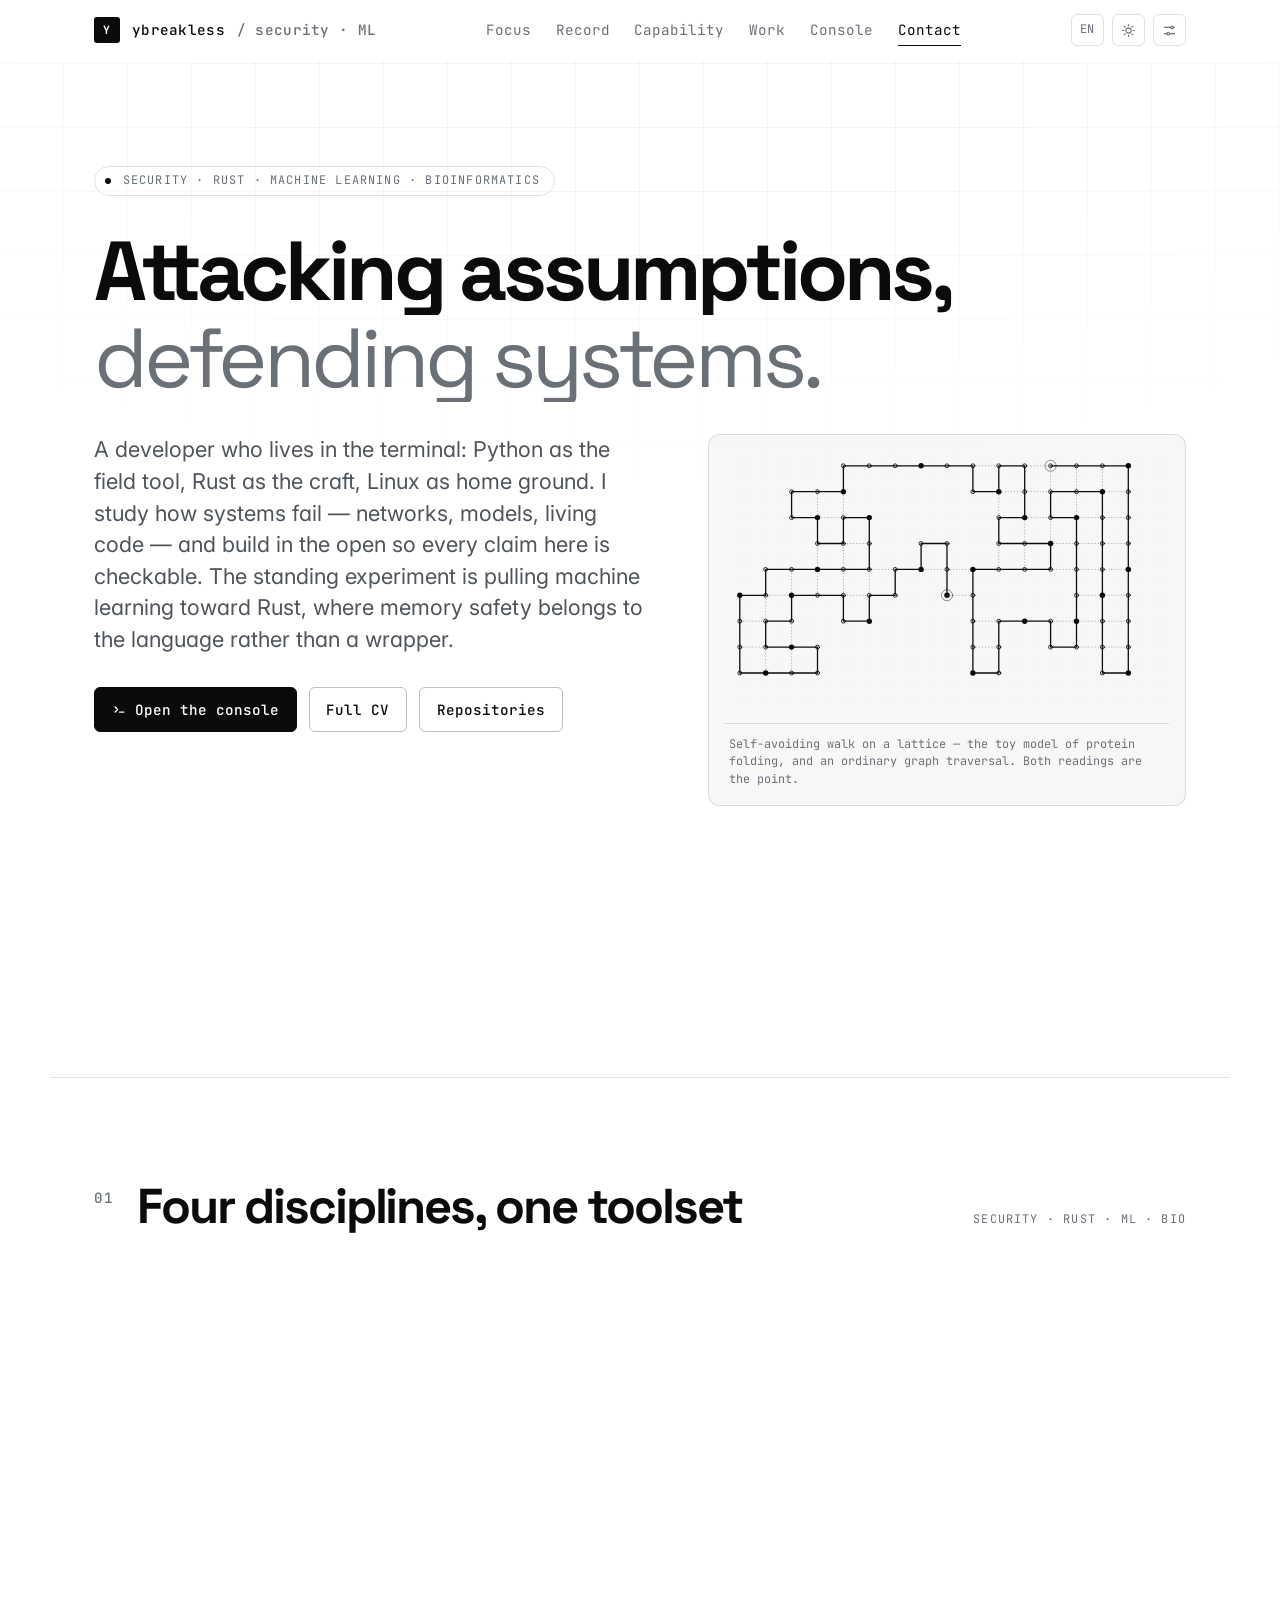
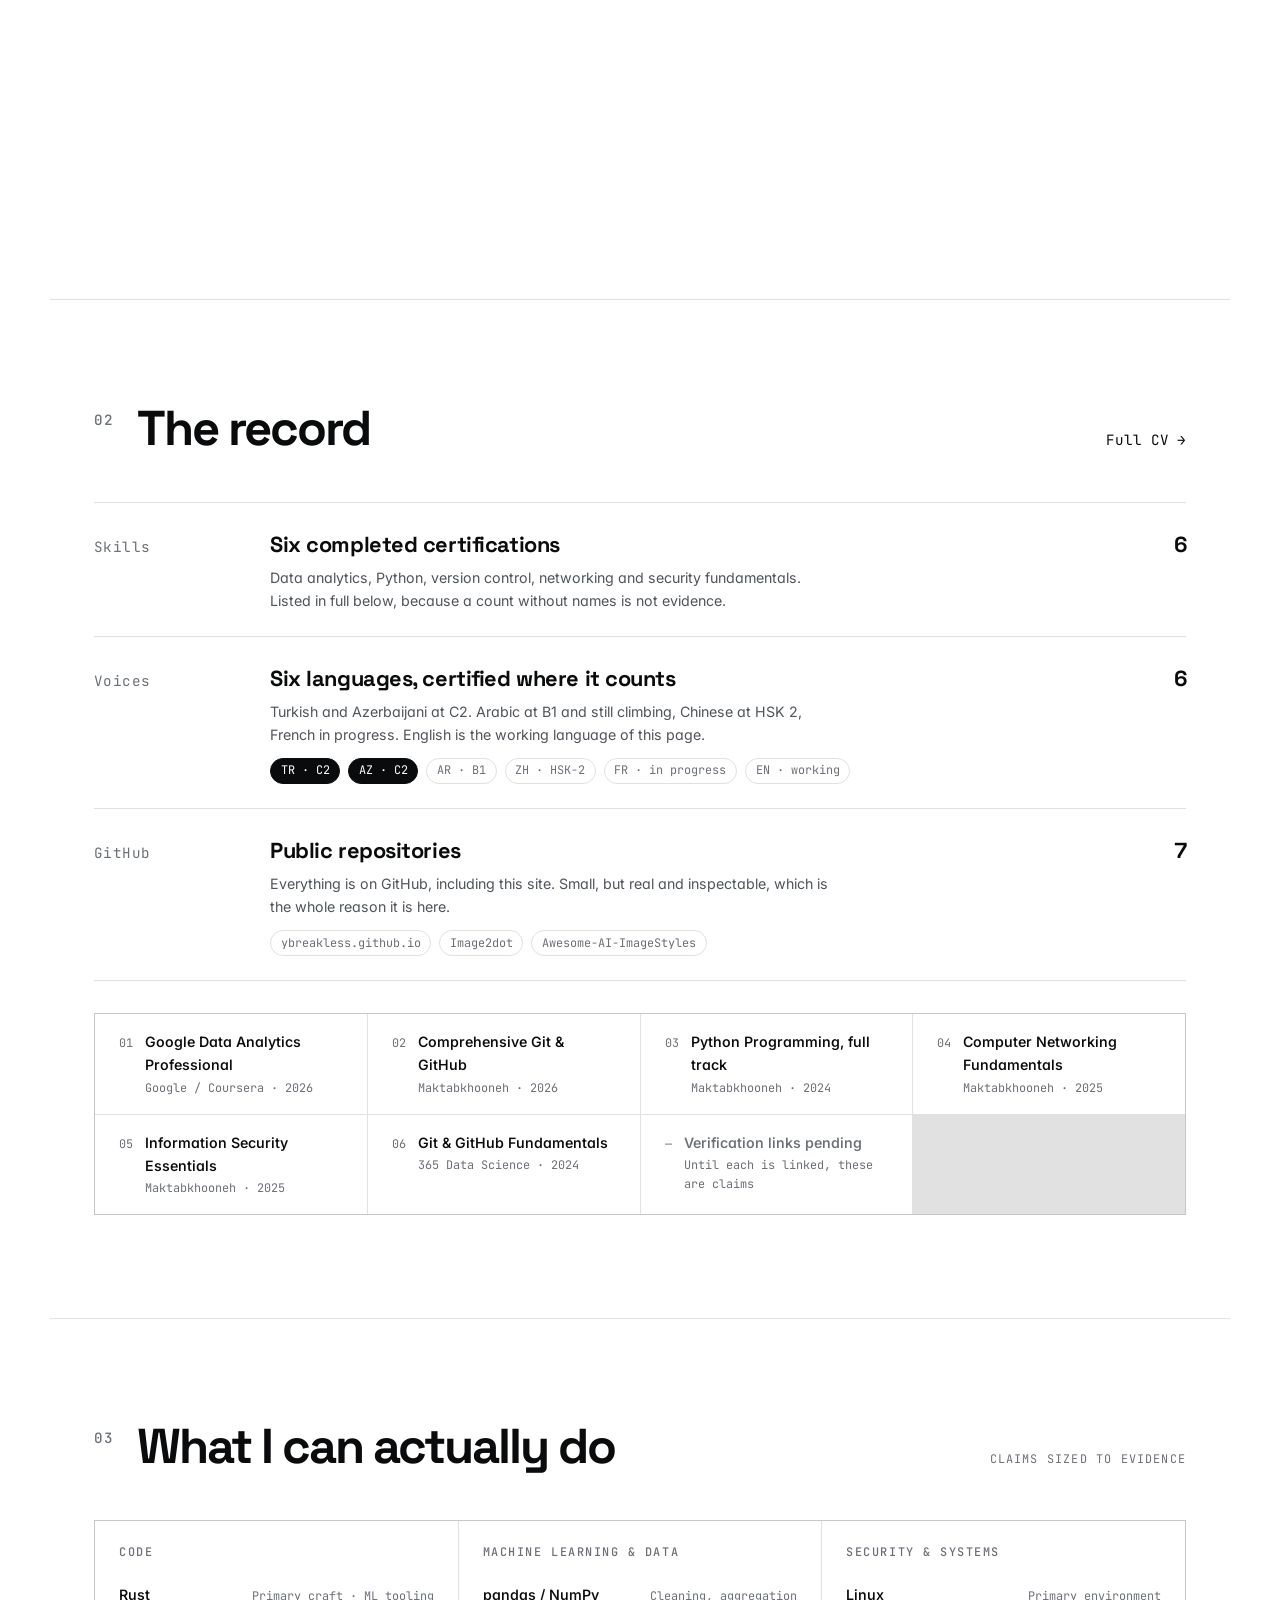
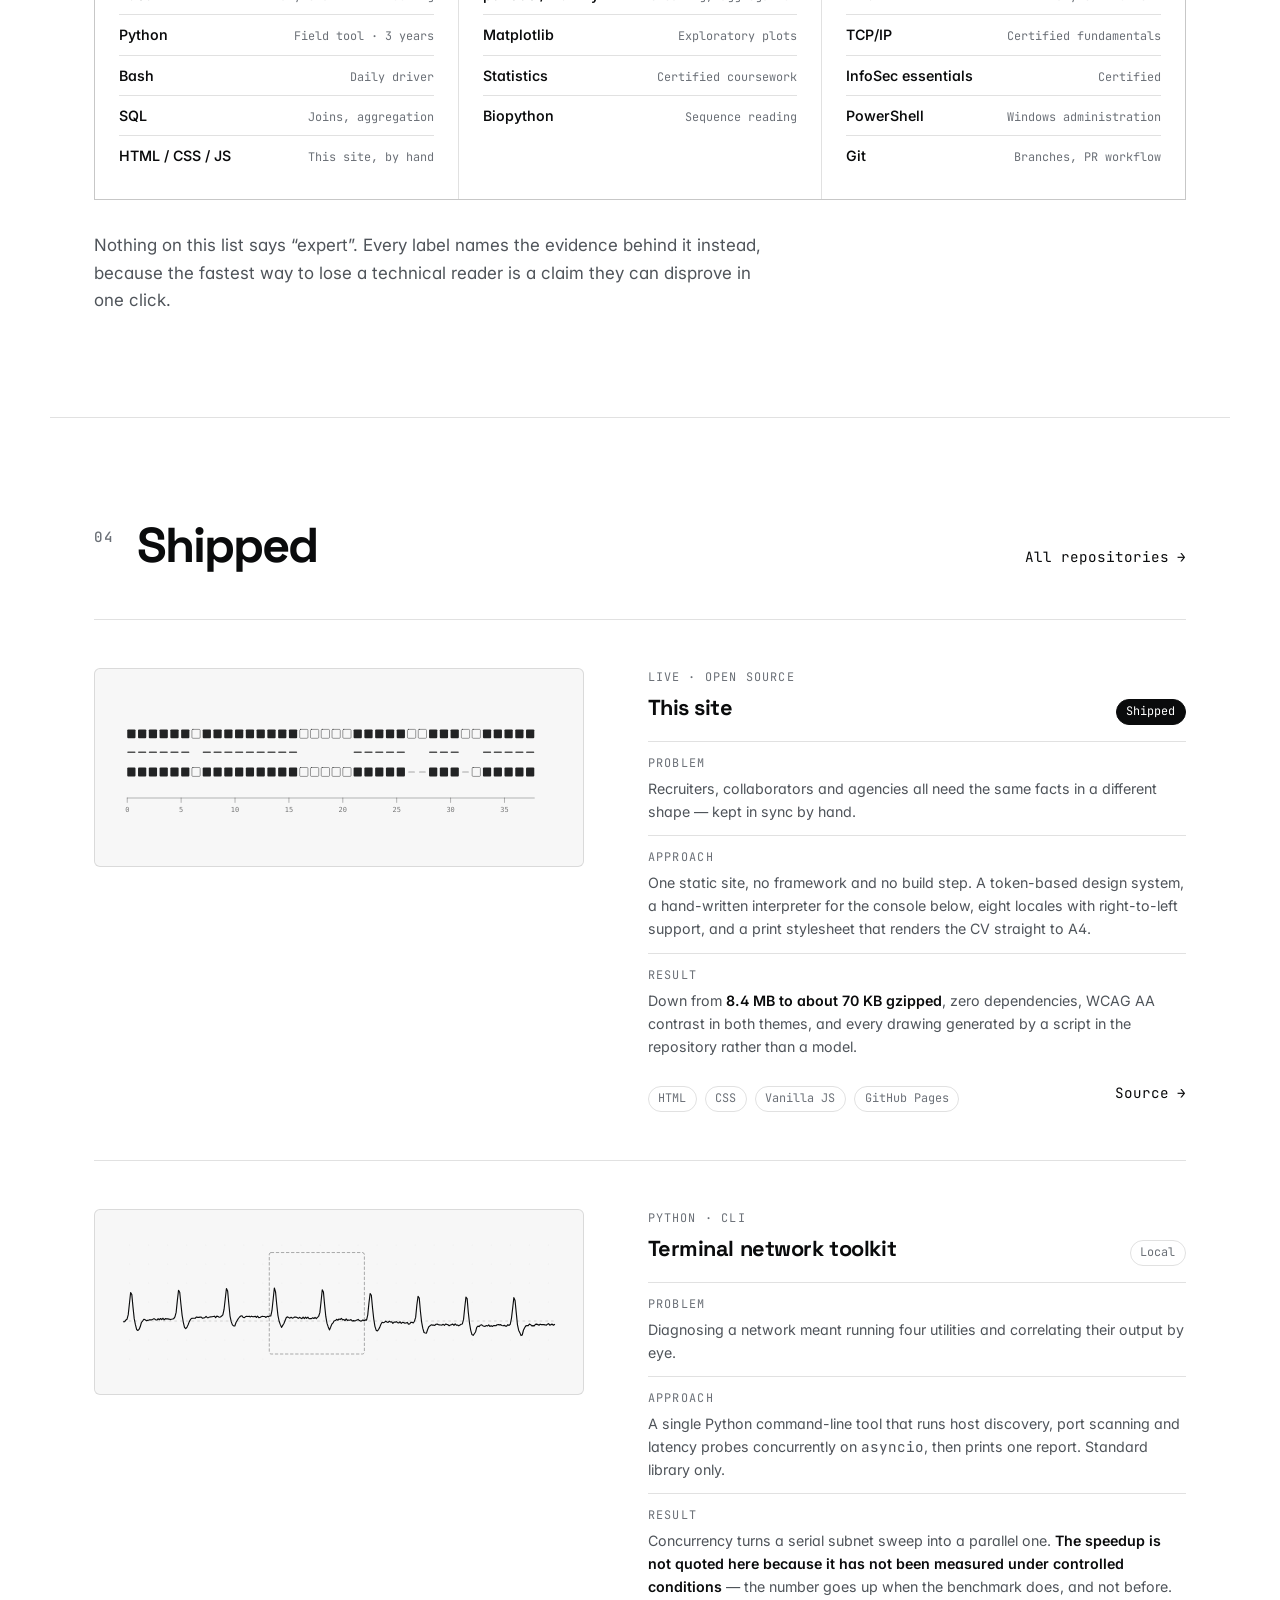
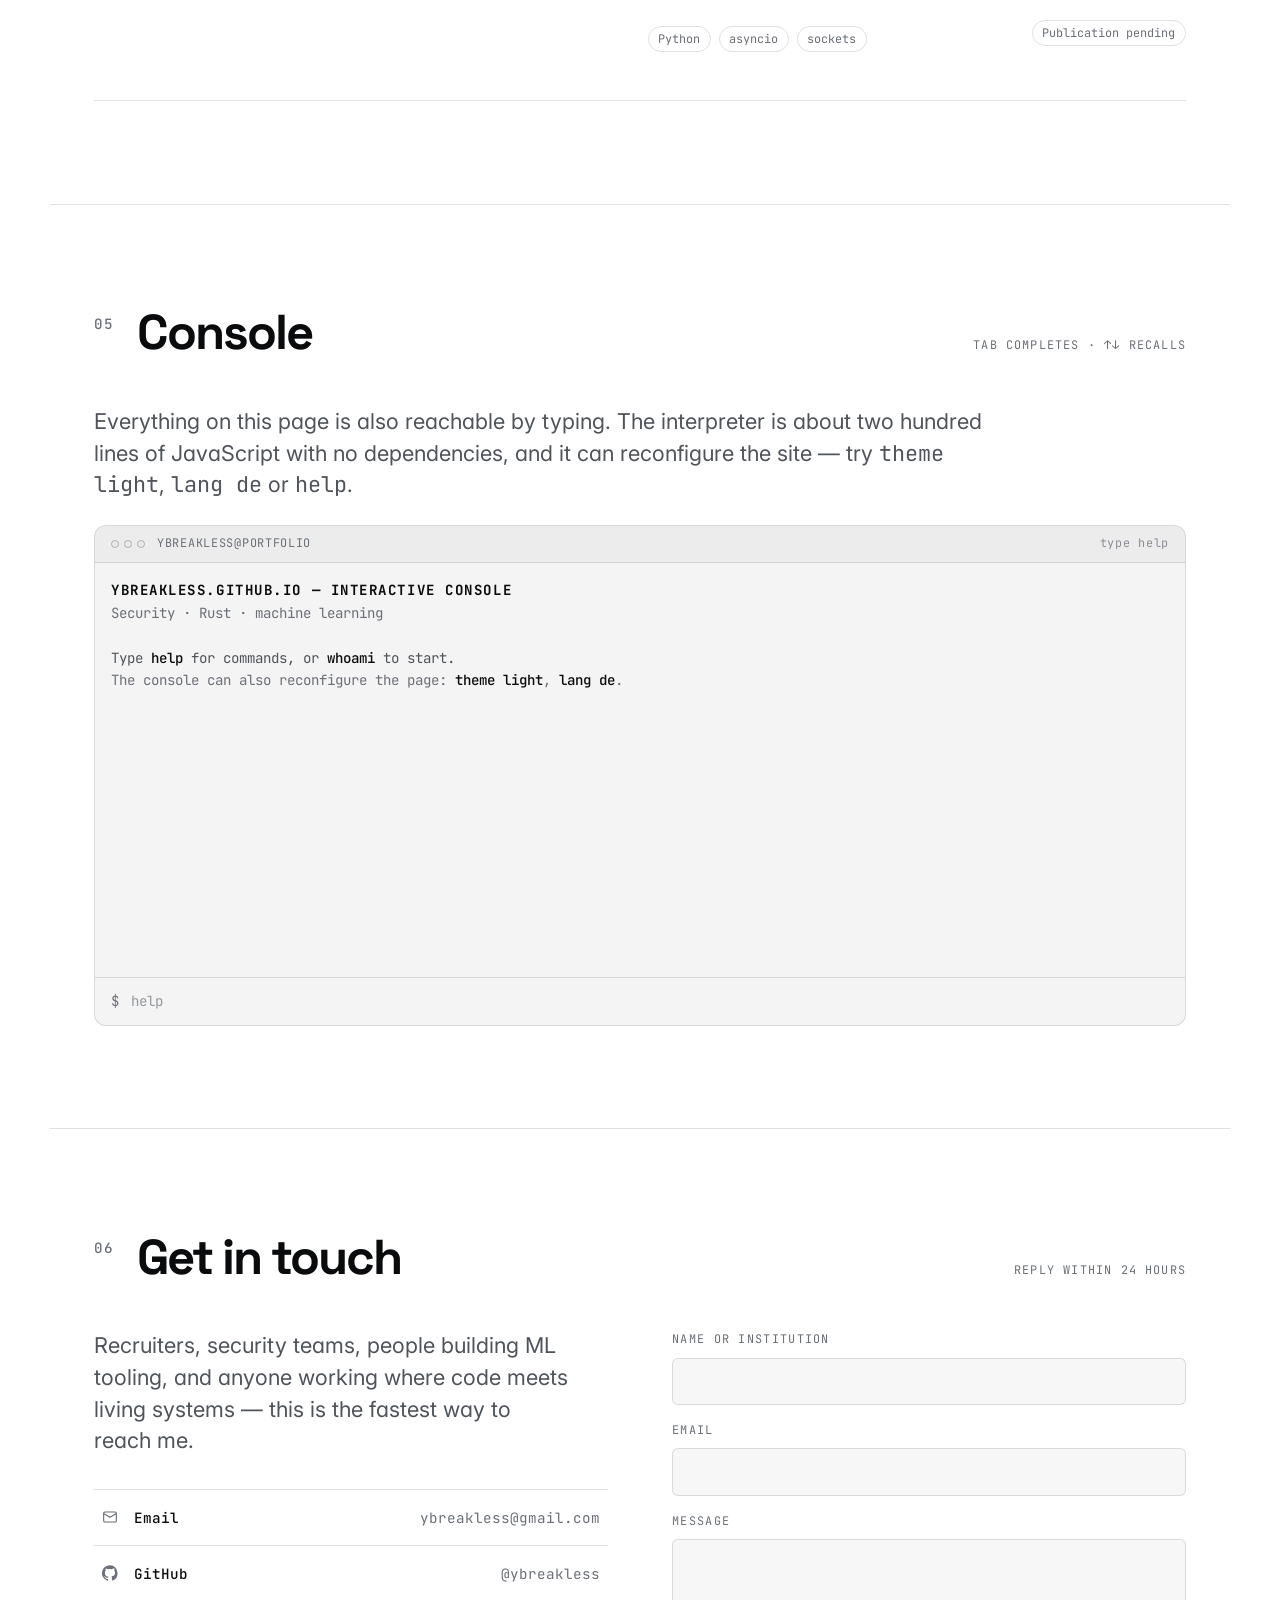
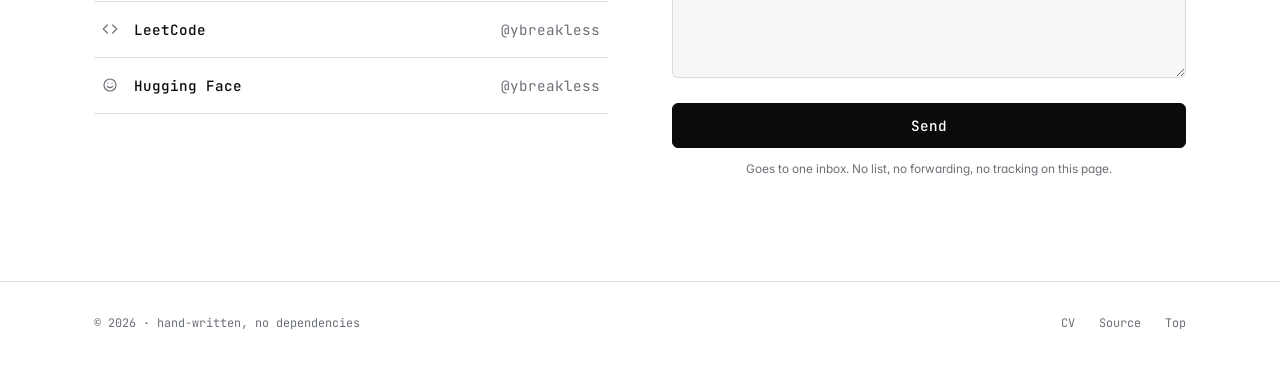
==== commit 863b7d43: "Rebuild portfolio: cybersecurity / Rust / ML / bio, remove personal data" ====
--- a/index.html
+++ b/index.html
@@ -4,21 +4,21 @@
 <meta charset="UTF-8">
 <meta name="viewport" content="width=device-width, initial-scale=1">
 
-<title>ybreakless — Informatik (DE) toward bioinformatics (CH)</title>
-<meta name="description" content="Public record of a computer science applicant: 20.0/20.0 science diploma, German B2, seven certifications, open repositories. Informatik in Germany, then computational biology in Switzerland.">
+<title>ybreakless — cybersecurity, systems and machine learning</title>
+<meta name="description" content="Portfolio of a developer working across cybersecurity, Rust systems programming and machine learning — building ML tooling in Rust. Six spoken languages, six certifications, open repositories.">
 <link rel="canonical" href="https://ybreakless.github.io/">
 <meta name="robots" content="index, follow, max-image-preview:large">
 
 <meta property="og:type" content="website">
 <meta property="og:url" content="https://ybreakless.github.io/">
-<meta property="og:title" content="Computation, pointed at living systems">
-<meta property="og:description" content="Informatik in Germany, then computational biology in Switzerland. A verifiable record: 20.0/20.0 diploma, German B2, seven certifications, open repositories.">
+<meta property="og:title" content="Attacking assumptions, defending systems">
+<meta property="og:description" content="Cybersecurity, Rust and machine learning. Six spoken languages, six certifications, open repositories.">
 <meta property="og:image" content="https://ybreakless.github.io/assets/images/og-card.png">
 <meta property="og:image:width" content="1200">
 <meta property="og:image:height" content="630">
 <meta name="twitter:card" content="summary_large_image">
-<meta name="twitter:title" content="Computation, pointed at living systems">
-<meta name="twitter:description" content="Informatik in Germany, then computational biology in Switzerland.">
+<meta name="twitter:title" content="Attacking assumptions, defending systems">
+<meta name="twitter:description" content="Cybersecurity, Rust and machine learning.">
 <meta name="twitter:image" content="https://ybreakless.github.io/assets/images/og-card.png">
 
 <meta name="theme-color" content="#08090a" media="(prefers-color-scheme: dark)">
@@ -71,16 +71,14 @@
 {
   "@context": "https://schema.org",
   "@type": "Person",
-  "name": "Mohammad Haj Najafi",
-  "alternateName": "ybreakless",
+  "name": "ybreakless",
   "url": "https://ybreakless.github.io/",
-  "jobTitle": "Computer science applicant",
-  "description": "Science graduate applying for Informatik at German technical universities, working toward computational biology and biotechnology in Switzerland.",
-  "knowsLanguage": ["fa", "en", "de"],
-  "knowsAbout": ["Python", "Rust", "Linux", "Bioinformatics", "Data analysis", "Git"],
+  "jobTitle": "Security and machine learning developer",
+  "description": "Developer working across cybersecurity, systems programming and machine learning. Pulls ML work toward Rust for language-level memory safety, with computational biology as a permanent side interest.",
+  "knowsLanguage": ["tr", "az", "en", "ar", "zh", "fr"],
+  "knowsAbout": ["Cybersecurity", "Rust", "Python", "Linux", "Machine learning", "Networking", "Bioinformatics"],
   "sameAs": [
     "https://github.com/ybreakless",
-    "https://www.linkedin.com/in/mohajnajafi/",
     "https://leetcode.com/ybreakless",
     "https://huggingface.co/ybreakless"
   ]
@@ -111,11 +109,11 @@
     <a class="brand" href="#top">
       <span class="brand-mark" aria-hidden="true">Y</span>
       <span>ybreakless</span>
-      <span class="brand-sub" aria-hidden="true">/ DE&rarr;CH</span>
+      <span class="brand-sub" aria-hidden="true">/ security &#183; ML</span>
     </a>
 
     <nav class="nav-links" id="nav-links" aria-label="Sections">
-      <a href="#trajectory" data-i18n="nav.trajectory">Trajectory</a>
+      <a href="#focus" data-i18n="nav.focus">Focus</a>
       <a href="#record" data-i18n="nav.record">Record</a>
       <a href="#capability" data-i18n="nav.capability">Capability</a>
       <a href="#work" data-i18n="nav.work">Work</a>
@@ -160,20 +158,21 @@
      HERO
      ========================================================================== -->
 <section class="section hero wrap">
-  <p class="hero-status" data-i18n="hero.status">Applying — Informatik, Germany, WS 2027</p>
+  <p class="hero-status" data-i18n="hero.status">Security &#183; Rust &#183; Machine learning &#183; Bioinformatics</p>
 
   <h1 class="split" id="hero-h1">
-    <span data-i18n="hero.h1a">Computation, pointed at</span>
-    <span class="thin" data-i18n="hero.h1b">living systems.</span>
+    <span data-i18n="hero.h1a">Attacking assumptions,</span>
+    <span class="thin" data-i18n="hero.h1b">defending systems.</span>
   </h1>
 
   <div class="hero-body">
     <div>
       <p class="lead" data-reveal data-i18n="hero.lead">
-        A science diploma at the top of its scale, then a hard turn into systems
-        programming. Germany first, because its universities make you earn the
-        mathematics. Switzerland after, because that is where computation and
-        biology are actually put to work.
+        A developer who lives in the terminal: Python as the field tool, Rust as
+        the craft, Linux as home ground. I study how systems fail &#8212; networks,
+        models, living code &#8212; and build in the open so every claim here is
+        checkable. The standing experiment is pulling machine learning toward
+        Rust, where memory safety belongs to the language rather than a wrapper.
       </p>
 
       <div class="hero-actions" data-reveal style="--delay:80ms">
@@ -204,20 +203,16 @@
   <!-- The thirty-second scan. Every number here is checkable. -->
   <div class="metrics" data-reveal>
     <div class="metric">
-      <span class="metric-v"><span class="count" data-to="20" data-dec="1">20.0</span><small>/20</small></span>
-      <span class="metric-k" data-i18n="m.diploma">Diploma average</span>
+      <span class="metric-v"><span class="count" data-to="7">7</span></span>
+      <span class="metric-k" data-i18n="m.repos">Public repositories</span>
     </div>
     <div class="metric">
-      <span class="metric-v">&#8776;&#8202;<span class="count" data-to="1" data-dec="1">1.0</span></span>
-      <span class="metric-k" data-i18n="m.german">German scale, estimated</span>
+      <span class="metric-v"><span class="count" data-to="6">6</span></span>
+      <span class="metric-k" data-i18n="m.certs">Certifications</span>
     </div>
     <div class="metric">
-      <span class="metric-v">B2</span>
-      <span class="metric-k" data-i18n="m.de">German, CEFR</span>
-    </div>
-    <div class="metric">
-      <span class="metric-v"><span class="count" data-to="7">7</span></span>
-      <span class="metric-k" data-i18n="m.certs">Certifications</span>
+      <span class="metric-v"><span class="count" data-to="6">6</span></span>
+      <span class="metric-k" data-i18n="m.langs">Languages spoken</span>
     </div>
     <div class="metric">
       <span class="metric-v"><span class="count" data-to="8">8</span></span>
@@ -227,63 +222,53 @@
 </section>
 
 <!-- ==========================================================================
-     01  TRAJECTORY
-     ========================================================================== -->
-<section class="section wrap" id="trajectory">
+     01  FOCUS
+     ========================================================================== -->
+<section class="section wrap" id="focus">
   <div class="sec-head">
     <p class="sec-index">01</p>
     <div class="sec-title">
-      <h2 data-i18n="traj.h2">Four stages, one direction</h2>
-      <p class="sec-note" data-i18n="traj.note">Stage 02 of 04</p>
-    </div>
-  </div>
-
-  <p class="lead" data-reveal style="margin-bottom:var(--s-6)" data-i18n="traj.lead">
-    Informatik is not a detour from the science diploma; it is the instrument.
-    Sequence alignment, structure prediction and population genetics are all
-    algorithms problems wearing a lab coat. Germany teaches the algorithms.
-    Switzerland runs the labs.
+      <h2 data-i18n="focus.h2">Four disciplines, one toolset</h2>
+      <p class="sec-note" data-i18n="focus.note">Security &#183; Rust &#183; ML &#183; Bio</p>
+    </div>
+  </div>
+
+  <p class="lead" data-reveal style="margin-bottom:var(--s-6)" data-i18n="focus.lead">
+    None of these stands alone. Security is applied systems thinking, machine
+    learning is code with statistics at the core, and biology is the open
+    dataset that refuses to be simple. One toolset serves all four: Python,
+    Rust, and a Linux that answers only to me.
   </p>
 
   <div class="traj" data-reveal>
-    <article class="stage" data-state="done">
-      <p class="stage-top"><span class="stage-dot" aria-hidden="true"></span><span data-i18n="traj.s1.k">Complete</span></p>
-      <h3 data-i18n="traj.s1.h">Science, at the top of the scale</h3>
-      <p data-i18n="traj.s1.p">Experimental Sciences diploma: mathematics, physics, chemistry, biology. A 20.0/20.0 average and a working reason to care about living systems.</p>
-      <p class="stage-where" data-i18n="traj.s1.w">2026</p>
-    </article>
-
-    <article class="stage" data-state="now">
-      <p class="stage-top"><span class="stage-dot" aria-hidden="true"></span><span data-i18n="traj.s2.k">Current</span></p>
-      <h3 data-i18n="traj.s2.h">BSc Informatik</h3>
-      <p data-i18n="traj.s2.p">Applying to German technical universities for Winter Semester 2027, via TestAS and Studienkolleg where the pathway requires it. German at B2, moving to C1.</p>
-      <p class="stage-where" data-i18n="traj.s2.w">Germany &#183; WS 2027</p>
-    </article>
-
     <article class="stage">
-      <p class="stage-top"><span class="stage-dot" aria-hidden="true"></span><span data-i18n="traj.s3.k">Planned</span></p>
-      <h3 data-i18n="traj.s3.h">MSc Computational Biology</h3>
-      <p data-i18n="traj.s3.p">Bioinformatics and systems biology at a Swiss institution. The specific target is the algorithmic side: sequence analysis, structure, and the statistics that keep both honest.</p>
-      <p class="stage-where" data-i18n="traj.s3.w">Switzerland</p>
+      <p class="stage-top"><span class="stage-dot" aria-hidden="true"></span><span data-i18n="focus.f1.k">Networks</span></p>
+      <h3 data-i18n="focus.f1.h">Cybersecurity</h3>
+      <p data-i18n="focus.f1.p">Host discovery, port scanning and latency probes written as my own tooling rather than pasted from cheat sheets, backed by certified fundamentals in networking and information security. Linux is the environment I trust because its internals are readable.</p>
+      <p class="stage-where" data-i18n="focus.f1.w">Networking &#183; InfoSec</p>
     </article>
 
     <article class="stage">
-      <p class="stage-top"><span class="stage-dot" aria-hidden="true"></span><span data-i18n="traj.s4.k">Direction</span></p>
-      <h3 data-i18n="traj.s4.h">Biotechnology, on the compute side</h3>
-      <p data-i18n="traj.s4.p">The Basel&#8211;Z&uuml;rich corridor is where pharmaceutical research and computational methods already share a building. That is the room I want to be useful in.</p>
-      <p class="stage-where" data-i18n="traj.s4.w">Long range</p>
-    </article>
-  </div>
-
-  <figure class="figure" data-reveal>
-    <span class="art" data-art="trajectory" style="aspect-ratio:720/290" role="img"
-          data-i18n-attr="aria-label:traj.artalt"
-          aria-label="Four stages on a rail, with a rising workload profile beneath"></span>
-    <figcaption data-i18n="traj.caption">
-      The bars are not decoration: each stage costs more than the one before it,
-      and stage 02 is where the entire plan is currently load-bearing.
-    </figcaption>
-  </figure>
+      <p class="stage-top"><span class="stage-dot" aria-hidden="true"></span><span data-i18n="focus.f2.k">Systems</span></p>
+      <h3 data-i18n="focus.f2.h">Rust, as the craft</h3>
+      <p data-i18n="focus.f2.p">Ownership, traits and zero-copy design instead of wrappers. Python &#8212; three years of CLIs, pipelines and parsers &#8212; stays the field tool; Rust is where precision work happens.</p>
+      <p class="stage-where" data-i18n="focus.f2.w">Rust &#183; Python</p>
+    </article>
+
+    <article class="stage">
+      <p class="stage-top"><span class="stage-dot" aria-hidden="true"></span><span data-i18n="focus.f3.k">Learning</span></p>
+      <h3 data-i18n="focus.f3.h">Machine learning, pulled toward Rust</h3>
+      <p data-i18n="focus.f3.p">Data work in pandas and NumPy, statistics as certified coursework, and a standing project: moving ML workloads into Rust so the performance and the memory safety come from the language itself.</p>
+      <p class="stage-where" data-i18n="focus.f3.w">pandas &#183; NumPy &#183; Rust</p>
+    </article>
+
+    <article class="stage">
+      <p class="stage-top"><span class="stage-dot" aria-hidden="true"></span><span data-i18n="focus.f4.k">Reading</span></p>
+      <h3 data-i18n="focus.f4.h">Computational biology, on the desk</h3>
+      <p data-i18n="focus.f4.p">Sequence alignment, structure and populations as a permanent side interest. Biopython for reading; the lattice at the top of this page is the toy model that keeps it interesting.</p>
+      <p class="stage-where" data-i18n="focus.f4.w">Bioinformatics</p>
+    </article>
+  </div>
 </section>
 
 <!-- ==========================================================================
@@ -300,46 +285,40 @@
 
   <div class="record" data-reveal>
     <article class="rec">
-      <p class="rec-when">2026</p>
+      <p class="rec-when" data-i18n="rec.when1">Skills</p>
       <div class="rec-what">
-        <h3 data-i18n="rec.r1.h">Experimental Sciences diploma, highest honours</h3>
-        <p data-i18n="rec.r1.p">The maximum attainable average on the Iranian scale. Roughly 1.0 in German terms, pending formal anabin / uni-assist evaluation &#8212; the estimate is mine, the conversion is theirs.</p>
-      </div>
-      <p class="rec-score">20.0<span class="subtle">/20</span></p>
+        <h3 data-i18n="rec.r1.h">Six completed certifications</h3>
+        <p data-i18n="rec.r1.p">Data analytics, Python, version control, networking and security fundamentals. Listed in full below, because a count without names is not evidence.</p>
+      </div>
+      <p class="rec-score">6</p>
     </article>
 
     <article class="rec">
-      <p class="rec-when">2025&#8211;2026</p>
+      <p class="rec-when" data-i18n="rec.when2">Voices</p>
       <div class="rec-what">
-        <h3 data-i18n="rec.r2.h">Languages, certified and in progress</h3>
-        <p data-i18n="rec.r2.p">Persian native. English at C1&#8211;C2 by IELTS Academic. German at B2 and working toward the C1 that German-taught Informatik programmes assume.</p>
+        <h3 data-i18n="rec.r2.h">Six languages, certified where it counts</h3>
+        <p data-i18n="rec.r2.p">Turkish and Azerbaijani at C2. Arabic at B1 and still climbing, Chinese at HSK&nbsp;2, French in progress. English is the working language of this page.</p>
         <div class="chips">
-          <span class="chip">FA &#183; <span data-i18n="rec.native">native</span></span>
-          <span class="chip">EN &#183; C1&#8211;C2</span>
-          <span class="chip chip-solid">DE &#183; B2</span>
+          <span class="chip chip-solid">TR &#183; C2</span>
+          <span class="chip chip-solid">AZ &#183; C2</span>
+          <span class="chip">AR &#183; B1</span>
+          <span class="chip">ZH &#183; HSK-2</span>
+          <span class="chip">FR &#183; <span data-i18n="rec.learning">in progress</span></span>
+          <span class="chip">EN &#183; <span data-i18n="rec.working">working</span></span>
         </div>
       </div>
-      <p class="rec-score">3</p>
+      <p class="rec-score">6</p>
     </article>
 
     <article class="rec">
-      <p class="rec-when">2024&#8211;2026</p>
+      <p class="rec-when">GitHub</p>
       <div class="rec-what">
-        <h3 data-i18n="rec.r3.h">Seven completed certifications</h3>
-        <p data-i18n="rec.r3.p">Data analytics, Python, version control, networking and security fundamentals. Listed in full below, because a count without names is not evidence.</p>
-      </div>
-      <p class="rec-score">7</p>
-    </article>
-
-    <article class="rec">
-      <p class="rec-when">2025&#8211;</p>
-      <div class="rec-what">
-        <h3 data-i18n="rec.r4.h">Public repositories</h3>
-        <p data-i18n="rec.r4.p">Everything is on GitHub, including this site and the German-exam preparation repository. Small, but real and inspectable, which is the whole reason it is here.</p>
+        <h3 data-i18n="rec.r3.h">Public repositories</h3>
+        <p data-i18n="rec.r3.p">Everything is on GitHub, including this site. Small, but real and inspectable, which is the whole reason it is here.</p>
         <div class="chips">
           <a class="chip" href="https://github.com/ybreakless/ybreakless.github.io" rel="noopener">ybreakless.github.io</a>
-          <a class="chip" href="https://github.com/ybreakless/GermanRoadMap" rel="noopener">GermanRoadMap</a>
           <a class="chip" href="https://github.com/ybreakless/Image2dot" rel="noopener">Image2dot</a>
+          <a class="chip" href="https://github.com/ybreakless/Awesome-AI-ImageStyles" rel="noopener">Awesome-AI-ImageStyles</a>
         </div>
       </div>
       <p class="rec-score">7</p>
@@ -353,11 +332,8 @@
     <div class="cert"><span class="cert-n">04</span><span><b class="cert-name">Computer Networking Fundamentals</b><span class="cert-src">Maktabkhooneh &#183; 2025</span></span></div>
     <div class="cert"><span class="cert-n">05</span><span><b class="cert-name">Information Security Essentials</b><span class="cert-src">Maktabkhooneh &#183; 2025</span></span></div>
     <div class="cert"><span class="cert-n">06</span><span><b class="cert-name">Git &amp; GitHub Fundamentals</b><span class="cert-src">365 Data Science &#183; 2024</span></span></div>
-    <div class="cert"><span class="cert-n">07</span><span><b class="cert-name">SAT, completed</b><span class="cert-src">College Board &#183; 2025</span></span></div>
     <div class="cert"><span class="cert-n subtle">&#8212;</span><span class="subtle"><b class="cert-name" data-i18n="rec.verify">Verification links pending</b><span class="cert-src" data-i18n="rec.verifysub">Until each is linked, these are claims</span></span></div>
   </div>
-  <!-- TODO: each of the six course certificates has a public verification URL.
-       Until they are linked they are claims, not evidence. Link them. -->
 </section>
 
 <!-- ==========================================================================
@@ -374,26 +350,27 @@
 
   <div class="grid cols-3" data-reveal>
     <div class="cap">
-      <h3 data-i18n="cap.c1">Languages</h3>
-      <p class="cap-row"><b>Python</b><span data-i18n="cap.python">Primary &#183; 3 years</span></p>
+      <h3 data-i18n="cap.c1">Code</h3>
+      <p class="cap-row"><b>Rust</b><span data-i18n="cap.rust">Primary craft &#183; ML tooling</span></p>
+      <p class="cap-row"><b>Python</b><span data-i18n="cap.python">Field tool &#183; 3 years</span></p>
       <p class="cap-row"><b>Bash</b><span data-i18n="cap.bash">Daily driver</span></p>
       <p class="cap-row"><b>SQL</b><span data-i18n="cap.sql">Joins, aggregation</span></p>
       <p class="cap-row"><b>HTML / CSS / JS</b><span data-i18n="cap.web">This site, by hand</span></p>
-      <p class="cap-row"><b>Rust</b><span data-i18n="cap.rust">Learning &#183; ownership</span></p>
     </div>
     <div class="cap">
-      <h3 data-i18n="cap.c2">Data</h3>
+      <h3 data-i18n="cap.c2">Machine learning &amp; data</h3>
       <p class="cap-row"><b>pandas / NumPy</b><span data-i18n="cap.pandas">Cleaning, aggregation</span></p>
       <p class="cap-row"><b>Matplotlib</b><span data-i18n="cap.plots">Exploratory plots</span></p>
       <p class="cap-row"><b>Statistics</b><span data-i18n="cap.stats">Certified coursework</span></p>
-      <p class="cap-row"><b>Biopython</b><span data-i18n="cap.biopy">Reading, not shipping</span></p>
+      <p class="cap-row"><b>Biopython</b><span data-i18n="cap.biopy">Sequence reading</span></p>
     </div>
     <div class="cap">
-      <h3 data-i18n="cap.c3">Systems</h3>
+      <h3 data-i18n="cap.c3">Security &amp; systems</h3>
       <p class="cap-row"><b>Linux</b><span data-i18n="cap.linux">Primary environment</span></p>
+      <p class="cap-row"><b>TCP/IP</b><span data-i18n="cap.net">Certified fundamentals</span></p>
+      <p class="cap-row"><b>InfoSec essentials</b><span data-i18n="cap.infosec">Certified</span></p>
+      <p class="cap-row"><b>PowerShell</b><span data-i18n="cap.ps">Windows administration</span></p>
       <p class="cap-row"><b>Git</b><span data-i18n="cap.git">Branches, PR workflow</span></p>
-      <p class="cap-row"><b>TCP/IP</b><span data-i18n="cap.net">Certified fundamentals</span></p>
-      <p class="cap-row"><b>PowerShell</b><span data-i18n="cap.ps">Windows administration</span></p>
     </div>
   </div>
 
@@ -431,7 +408,7 @@
         </div>
         <dl>
           <dt data-i18n="work.problem">Problem</dt>
-          <dd data-i18n="work.p1.problem">Four university applications, a scholarship, and every recruiter who searches the name all need the same facts in a different shape &#8212; kept in sync by hand.</dd>
+          <dd data-i18n="work.p1.problem">Recruiters, collaborators and agencies all need the same facts in a different shape &#8212; kept in sync by hand.</dd>
           <dt data-i18n="work.approach">Approach</dt>
           <dd data-i18n="work.p1.approach">One static site, no framework and no build step. A token-based design system, a hand-written interpreter for the console below, eight locales with right-to-left support, and a print stylesheet that renders the CV straight to A4.</dd>
           <dt data-i18n="work.result">Result</dt>
@@ -476,35 +453,6 @@
       </div>
     </article>
   </div>
-
-  <div class="sec-head" style="margin-top:var(--s-8)">
-    <p class="sec-index">04b</p>
-    <div class="sec-title">
-      <h2 data-i18n="work.h2b">Open questions</h2>
-      <p class="sec-note" data-i18n="work.noteb">Not built. Deliberately.</p>
-    </div>
-  </div>
-
-  <p class="lead" data-reveal style="margin-bottom:var(--s-5)" data-i18n="work.leadb">
-    These are the problems the degree is for. Listing them as products would be
-    a lie; listing them as questions is the honest version and, for an academic
-    reader, the more interesting one.
-  </p>
-
-  <div class="grid cols-3" data-reveal>
-    <div class="idea">
-      <div class="idea-head"><h3 data-i18n="work.i1.h">Palm-contact biosignals</h3><span class="chip" data-i18n="work.concept">Concept</span></div>
-      <p data-i18n="work.i1.p">How much is genuinely recoverable from photoplethysmography at a single hand contact before the noise floor wins? That is a signal-processing question, and I do not yet have the mathematics for it.</p>
-    </div>
-    <div class="idea">
-      <div class="idea-head"><h3 data-i18n="work.i2.h">Alignment at small scale</h3><span class="chip" data-i18n="work.concept">Concept</span></div>
-      <p data-i18n="work.i2.p">Needleman&#8211;Wunsch is quadratic and every practical tool cheats around it. I want to implement the exact algorithm first, badly and slowly, before I am allowed to use the fast one.</p>
-    </div>
-    <div class="idea">
-      <div class="idea-head"><h3 data-i18n="work.i3.h">Moython</h3><span class="chip" data-i18n="work.progress">In progress</span></div>
-      <p data-i18n="work.i3.p">Python and computer-science material for learners whose own language has almost none. I learned from free resources; this is the part I can pay back before I am qualified to do anything else.</p>
-    </div>
-  </div>
 </section>
 
 <!-- ==========================================================================
@@ -565,9 +513,9 @@
   <div class="contact-grid">
     <div data-reveal>
       <p class="lead" data-i18n="contact.lead">
-        Scholarship committees, professors with research-assistant work, and
-        anyone building something at the boundary of code and biology &#8212;
-        this is the fastest way to reach me.
+        Recruiters, security teams, people building ML tooling, and anyone
+        working where code meets living systems &#8212; this is the fastest way
+        to reach me.
       </p>
 
       <div class="chan">
@@ -581,10 +529,6 @@
           <svg viewBox="0 0 24 24" fill="currentColor" aria-hidden="true"><path d="M12 .3a12 12 0 0 0-3.8 23.4c.6.1.8-.3.8-.6v-2.2c-3.3.7-4-1.6-4-1.6-.6-1.4-1.4-1.8-1.4-1.8-1.1-.7.1-.7.1-.7 1.2.1 1.8 1.2 1.8 1.2 1.1 1.8 2.8 1.3 3.5 1 .1-.8.4-1.3.8-1.6-2.7-.3-5.5-1.3-5.5-5.9 0-1.3.5-2.4 1.2-3.2-.1-.3-.5-1.5.1-3.2 0 0 1-.3 3.3 1.2a11.5 11.5 0 0 1 6 0C17.3 4.7 18.3 5 18.3 5c.6 1.7.2 2.9.1 3.2.8.8 1.2 1.9 1.2 3.2 0 4.6-2.8 5.6-5.5 5.9.4.4.8 1.1.8 2.2v3.3c0 .3.2.7.8.6A12 12 0 0 0 12 .3z"/></svg>
           <b>GitHub</b><span>@ybreakless</span>
         </a>
-        <a href="https://www.linkedin.com/in/mohajnajafi/" rel="noopener">
-          <svg viewBox="0 0 24 24" fill="currentColor" aria-hidden="true"><path d="M20.45 20.45h-3.56v-5.57c0-1.33-.02-3.04-1.85-3.04-1.86 0-2.14 1.45-2.14 2.94v5.67H9.35V9h3.41v1.56h.05a3.74 3.74 0 0 1 3.37-1.85c3.6 0 4.27 2.37 4.27 5.46zM5.34 7.43a2.06 2.06 0 1 1 0-4.13 2.06 2.06 0 0 1 0 4.13zM7.12 20.45H3.55V9h3.57zM22.22 0H1.77C.79 0 0 .77 0 1.72v20.56C0 23.23.79 24 1.77 24h20.45c.98 0 1.78-.77 1.78-1.72V1.72C24 .77 23.2 0 22.22 0z"/></svg>
-          <b>LinkedIn</b><span>/in/mohajnajafi</span>
-        </a>
         <a href="https://leetcode.com/ybreakless" rel="noopener">
           <svg viewBox="0 0 24 24" fill="none" stroke="currentColor" stroke-width="1.8"
                stroke-linecap="round" stroke-linejoin="round" aria-hidden="true"><path d="m16 18 6-6-6-6M8 6l-6 6 6 6"/></svg>
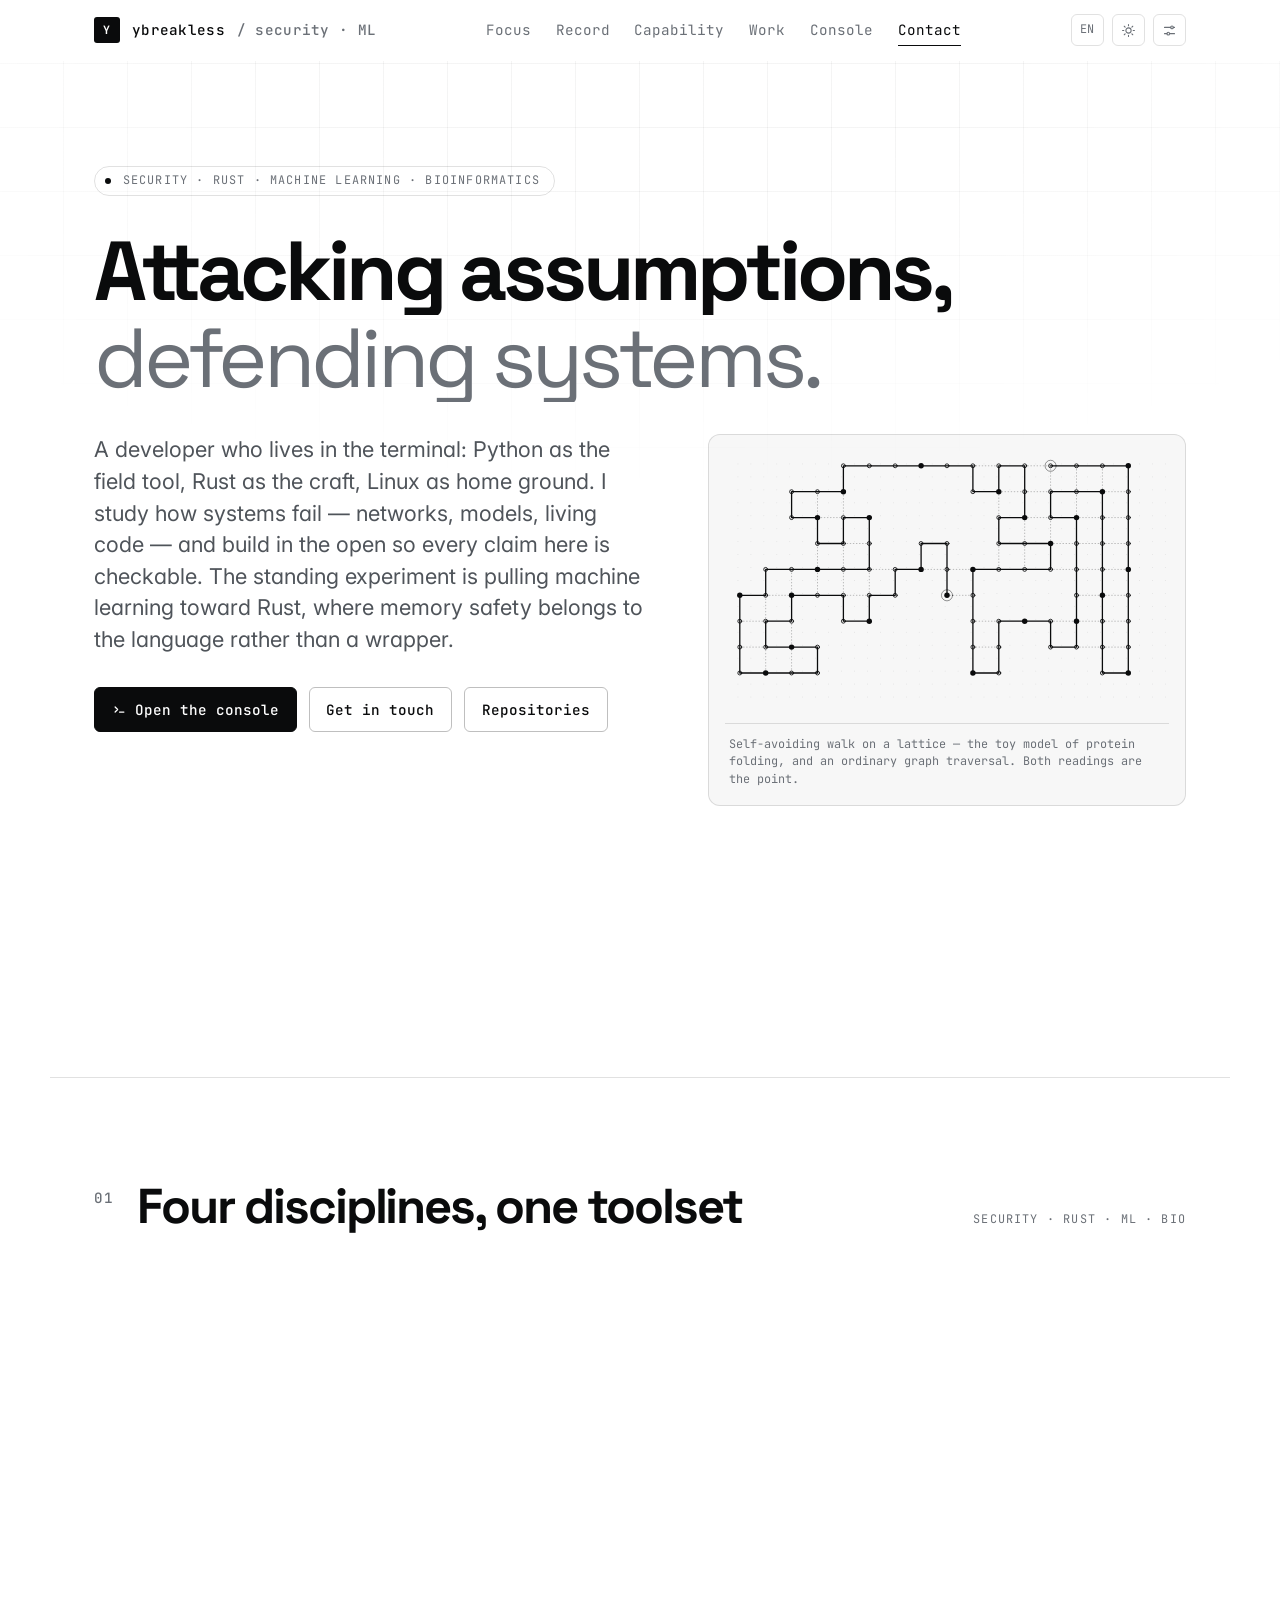
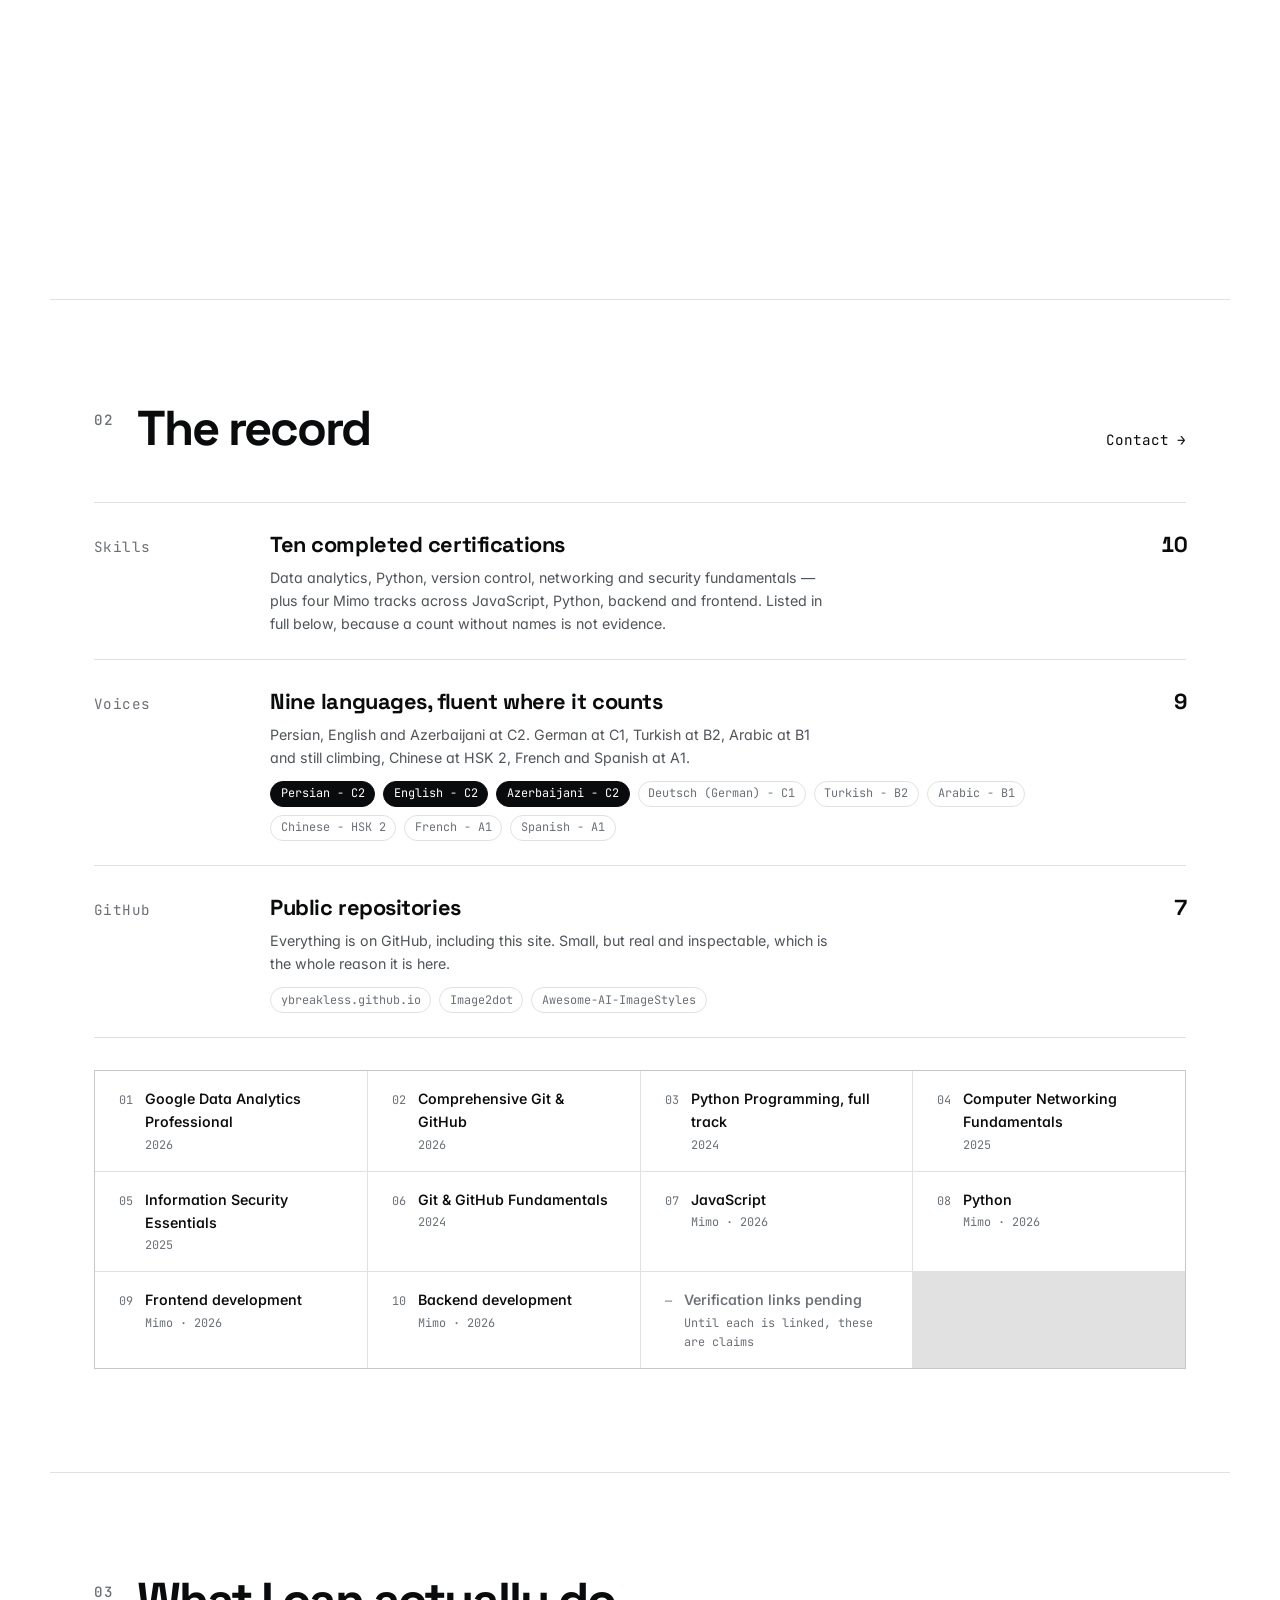
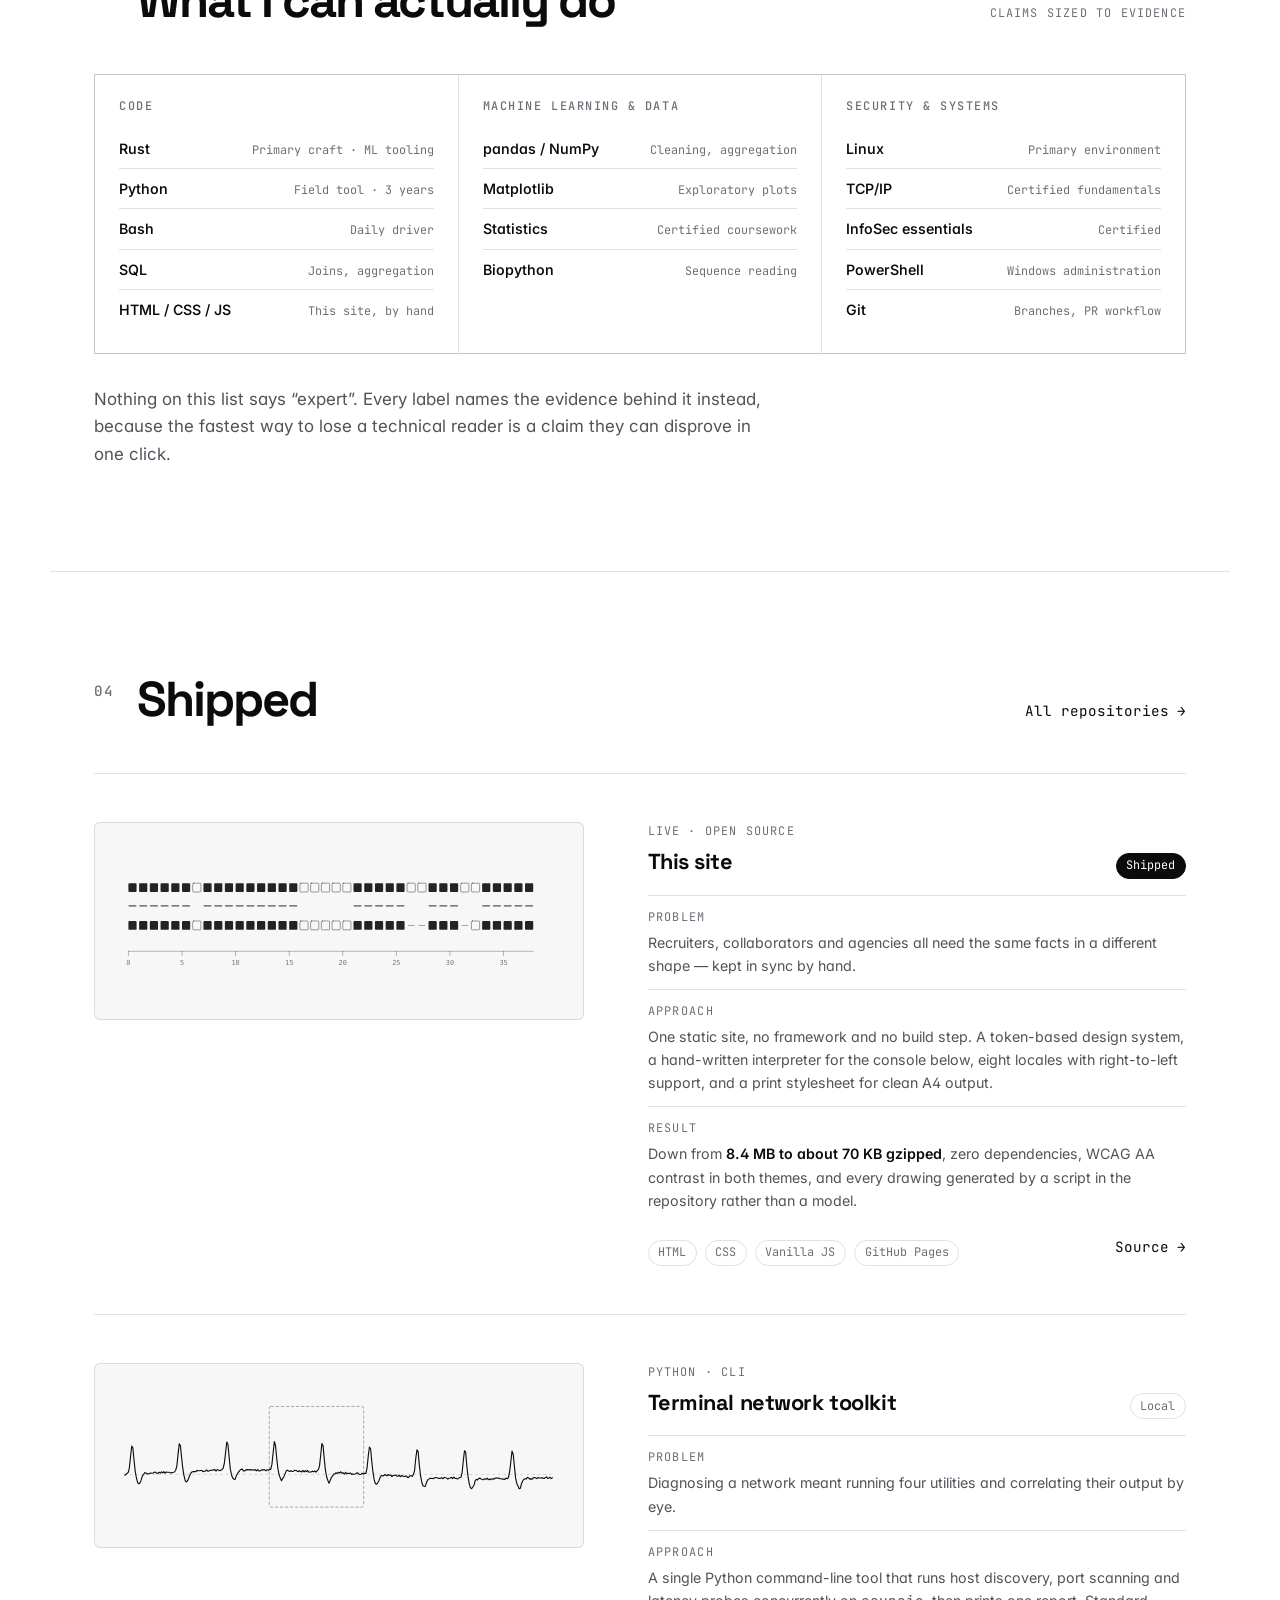
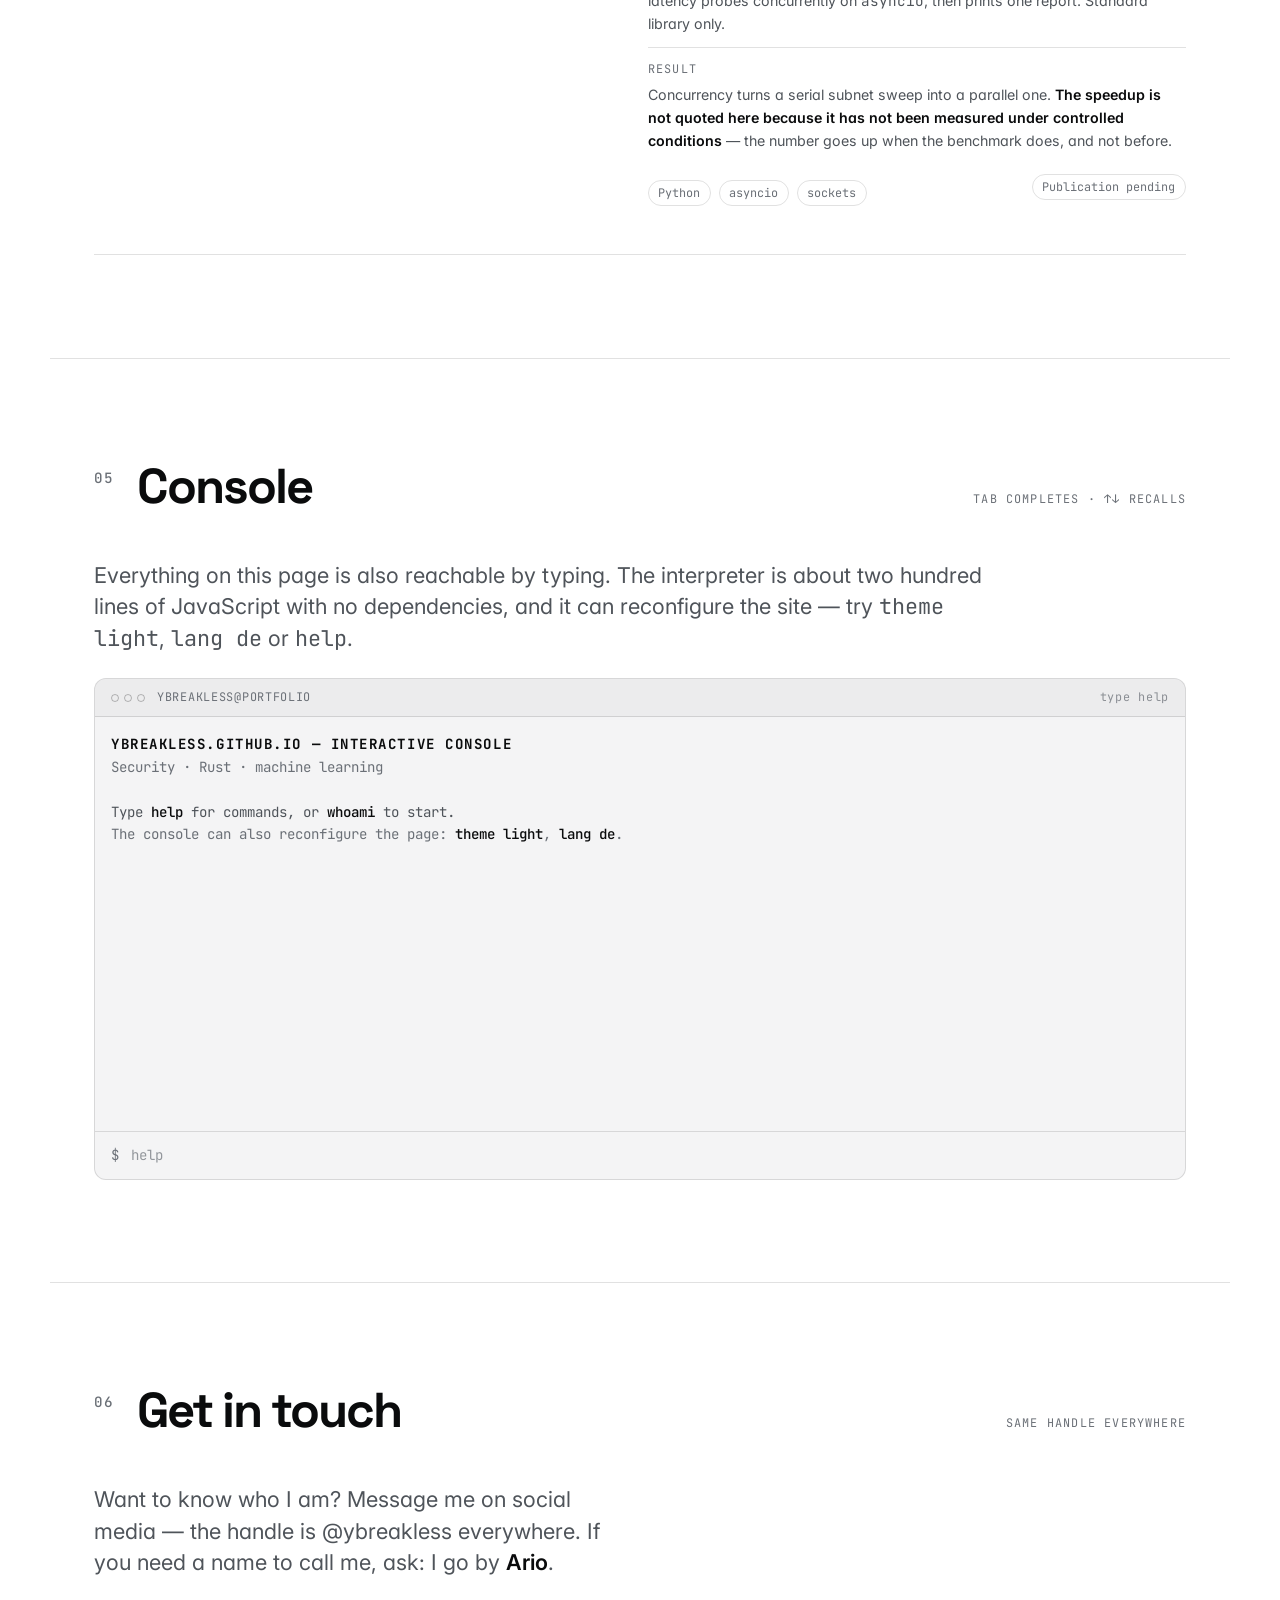
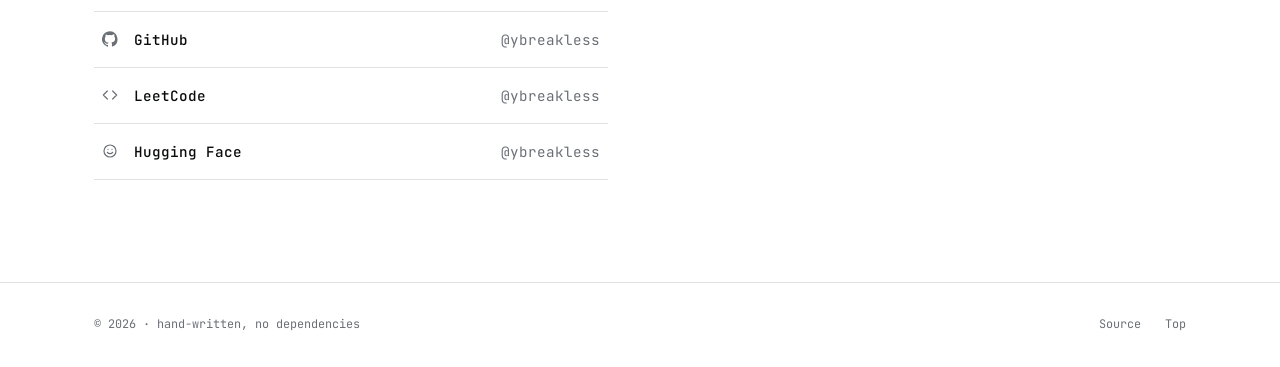
==== commit 52503e11: "Remove CV page, switch to social-only contact, scrub identifying details Closes off the last traces " ====
--- a/index.html
+++ b/index.html
@@ -5,14 +5,14 @@
 <meta name="viewport" content="width=device-width, initial-scale=1">
 
 <title>ybreakless — cybersecurity, systems and machine learning</title>
-<meta name="description" content="Portfolio of a developer working across cybersecurity, Rust systems programming and machine learning — building ML tooling in Rust. Six spoken languages, six certifications, open repositories.">
+<meta name="description" content="Portfolio of a developer working across cybersecurity, Rust systems programming and machine learning — building ML tooling in Rust. Nine spoken languages, ten certifications, open repositories.">
 <link rel="canonical" href="https://ybreakless.github.io/">
 <meta name="robots" content="index, follow, max-image-preview:large">
 
 <meta property="og:type" content="website">
 <meta property="og:url" content="https://ybreakless.github.io/">
 <meta property="og:title" content="Attacking assumptions, defending systems">
-<meta property="og:description" content="Cybersecurity, Rust and machine learning. Six spoken languages, six certifications, open repositories.">
+<meta property="og:description" content="Cybersecurity, Rust and machine learning. Nine spoken languages, ten certifications, open repositories.">
 <meta property="og:image" content="https://ybreakless.github.io/assets/images/og-card.png">
 <meta property="og:image:width" content="1200">
 <meta property="og:image:height" content="630">
@@ -72,10 +72,11 @@
   "@context": "https://schema.org",
   "@type": "Person",
   "name": "ybreakless",
+  "alternateName": "Ario",
   "url": "https://ybreakless.github.io/",
   "jobTitle": "Security and machine learning developer",
   "description": "Developer working across cybersecurity, systems programming and machine learning. Pulls ML work toward Rust for language-level memory safety, with computational biology as a permanent side interest.",
-  "knowsLanguage": ["tr", "az", "en", "ar", "zh", "fr"],
+  "knowsLanguage": ["fa", "en", "az", "de", "tr", "zh", "ar", "fr", "es"],
   "knowsAbout": ["Cybersecurity", "Rust", "Python", "Linux", "Machine learning", "Networking", "Bioinformatics"],
   "sameAs": [
     "https://github.com/ybreakless",
@@ -183,7 +184,7 @@
           </svg>
           <span data-i18n="hero.cta1">Open the console</span>
         </a>
-        <a class="btn btn-ghost" href="resume.html" data-i18n="hero.cta2">Full CV</a>
+        <a class="btn btn-ghost" href="#contact" data-i18n="hero.cta2">Get in touch</a>
         <a class="btn btn-ghost" href="https://github.com/ybreakless" rel="noopener"
            data-i18n="hero.cta3">Repositories</a>
       </div>
@@ -207,11 +208,11 @@
       <span class="metric-k" data-i18n="m.repos">Public repositories</span>
     </div>
     <div class="metric">
-      <span class="metric-v"><span class="count" data-to="6">6</span></span>
+      <span class="metric-v"><span class="count" data-to="10">10</span></span>
       <span class="metric-k" data-i18n="m.certs">Certifications</span>
     </div>
     <div class="metric">
-      <span class="metric-v"><span class="count" data-to="6">6</span></span>
+      <span class="metric-v"><span class="count" data-to="9">9</span></span>
       <span class="metric-k" data-i18n="m.langs">Languages spoken</span>
     </div>
     <div class="metric">
@@ -279,7 +280,7 @@
     <p class="sec-index">02</p>
     <div class="sec-title">
       <h2 data-i18n="rec.h2">The record</h2>
-      <a class="arrow" href="resume.html" data-i18n="rec.cv">Full CV</a>
+      <a class="arrow" href="#contact" data-i18n="rec.contact">Contact</a>
     </div>
   </div>
 
@@ -287,27 +288,30 @@
     <article class="rec">
       <p class="rec-when" data-i18n="rec.when1">Skills</p>
       <div class="rec-what">
-        <h3 data-i18n="rec.r1.h">Six completed certifications</h3>
-        <p data-i18n="rec.r1.p">Data analytics, Python, version control, networking and security fundamentals. Listed in full below, because a count without names is not evidence.</p>
-      </div>
-      <p class="rec-score">6</p>
+        <h3 data-i18n="rec.r1.h">Ten completed certifications</h3>
+        <p data-i18n="rec.r1.p">Data analytics, Python, version control, networking and security fundamentals — plus four Mimo tracks across JavaScript, Python, backend and frontend. Listed in full below, because a count without names is not evidence.</p>
+      </div>
+      <p class="rec-score">10</p>
     </article>
 
     <article class="rec">
       <p class="rec-when" data-i18n="rec.when2">Voices</p>
       <div class="rec-what">
-        <h3 data-i18n="rec.r2.h">Six languages, certified where it counts</h3>
-        <p data-i18n="rec.r2.p">Turkish and Azerbaijani at C2. Arabic at B1 and still climbing, Chinese at HSK&nbsp;2, French in progress. English is the working language of this page.</p>
+        <h3 data-i18n="rec.r2.h">Nine languages, fluent where it counts</h3>
+        <p data-i18n="rec.r2.p">Persian, English and Azerbaijani at C2. German at C1, Turkish at B2, Arabic at B1 and still climbing, Chinese at HSK&nbsp;2, French and Spanish at A1.</p>
         <div class="chips">
-          <span class="chip chip-solid">TR &#183; C2</span>
-          <span class="chip chip-solid">AZ &#183; C2</span>
-          <span class="chip">AR &#183; B1</span>
-          <span class="chip">ZH &#183; HSK-2</span>
-          <span class="chip">FR &#183; <span data-i18n="rec.learning">in progress</span></span>
-          <span class="chip">EN &#183; <span data-i18n="rec.working">working</span></span>
+          <span class="chip chip-solid">Persian - C2</span>
+          <span class="chip chip-solid">English - C2</span>
+          <span class="chip chip-solid">Azerbaijani - C2</span>
+          <span class="chip">Deutsch (German) - C1</span>
+          <span class="chip">Turkish - B2</span>
+          <span class="chip">Arabic - B1</span>
+          <span class="chip">Chinese - HSK 2</span>
+          <span class="chip">French - A1</span>
+          <span class="chip">Spanish - A1</span>
         </div>
       </div>
-      <p class="rec-score">6</p>
+      <p class="rec-score">9</p>
     </article>
 
     <article class="rec">
@@ -326,12 +330,16 @@
   </div>
 
   <div class="certs" data-reveal>
-    <div class="cert"><span class="cert-n">01</span><span><b class="cert-name">Google Data Analytics Professional</b><span class="cert-src">Google / Coursera &#183; 2026</span></span></div>
-    <div class="cert"><span class="cert-n">02</span><span><b class="cert-name">Comprehensive Git &amp; GitHub</b><span class="cert-src">Maktabkhooneh &#183; 2026</span></span></div>
-    <div class="cert"><span class="cert-n">03</span><span><b class="cert-name">Python Programming, full track</b><span class="cert-src">Maktabkhooneh &#183; 2024</span></span></div>
-    <div class="cert"><span class="cert-n">04</span><span><b class="cert-name">Computer Networking Fundamentals</b><span class="cert-src">Maktabkhooneh &#183; 2025</span></span></div>
-    <div class="cert"><span class="cert-n">05</span><span><b class="cert-name">Information Security Essentials</b><span class="cert-src">Maktabkhooneh &#183; 2025</span></span></div>
-    <div class="cert"><span class="cert-n">06</span><span><b class="cert-name">Git &amp; GitHub Fundamentals</b><span class="cert-src">365 Data Science &#183; 2024</span></span></div>
+    <div class="cert"><span class="cert-n">01</span><span><b class="cert-name">Google Data Analytics Professional</b><span class="cert-src">2026</span></span></div>
+    <div class="cert"><span class="cert-n">02</span><span><b class="cert-name">Comprehensive Git &amp; GitHub</b><span class="cert-src">2026</span></span></div>
+    <div class="cert"><span class="cert-n">03</span><span><b class="cert-name">Python Programming, full track</b><span class="cert-src">2024</span></span></div>
+    <div class="cert"><span class="cert-n">04</span><span><b class="cert-name">Computer Networking Fundamentals</b><span class="cert-src">2025</span></span></div>
+    <div class="cert"><span class="cert-n">05</span><span><b class="cert-name">Information Security Essentials</b><span class="cert-src">2025</span></span></div>
+    <div class="cert"><span class="cert-n">06</span><span><b class="cert-name">Git &amp; GitHub Fundamentals</b><span class="cert-src">2024</span></span></div>
+    <div class="cert"><span class="cert-n">07</span><span><b class="cert-name">JavaScript</b><span class="cert-src">Mimo &#183; 2026</span></span></div>
+    <div class="cert"><span class="cert-n">08</span><span><b class="cert-name">Python</b><span class="cert-src">Mimo &#183; 2026</span></span></div>
+    <div class="cert"><span class="cert-n">09</span><span><b class="cert-name">Frontend development</b><span class="cert-src">Mimo &#183; 2026</span></span></div>
+    <div class="cert"><span class="cert-n">10</span><span><b class="cert-name">Backend development</b><span class="cert-src">Mimo &#183; 2026</span></span></div>
     <div class="cert"><span class="cert-n subtle">&#8212;</span><span class="subtle"><b class="cert-name" data-i18n="rec.verify">Verification links pending</b><span class="cert-src" data-i18n="rec.verifysub">Until each is linked, these are claims</span></span></div>
   </div>
 </section>
@@ -410,7 +418,7 @@
           <dt data-i18n="work.problem">Problem</dt>
           <dd data-i18n="work.p1.problem">Recruiters, collaborators and agencies all need the same facts in a different shape &#8212; kept in sync by hand.</dd>
           <dt data-i18n="work.approach">Approach</dt>
-          <dd data-i18n="work.p1.approach">One static site, no framework and no build step. A token-based design system, a hand-written interpreter for the console below, eight locales with right-to-left support, and a print stylesheet that renders the CV straight to A4.</dd>
+          <dd data-i18n="work.p1.approach">One static site, no framework and no build step. A token-based design system, a hand-written interpreter for the console below, eight locales with right-to-left support, and a print stylesheet for clean A4 output.</dd>
           <dt data-i18n="work.result">Result</dt>
           <dd data-i18n="work.p1.result">Down from <strong>8.4&nbsp;MB to about 70&nbsp;KB gzipped</strong>, zero dependencies, WCAG&nbsp;AA contrast in both themes, and every drawing generated by a script in the repository rather than a model.</dd>
         </dl>
@@ -506,25 +514,19 @@
     <p class="sec-index">06</p>
     <div class="sec-title">
       <h2 data-i18n="contact.h2">Get in touch</h2>
-      <p class="sec-note" data-i18n="contact.note">Reply within 24 hours</p>
+      <p class="sec-note" data-i18n="contact.note">Same handle everywhere</p>
     </div>
   </div>
 
   <div class="contact-grid">
     <div data-reveal>
       <p class="lead" data-i18n="contact.lead">
-        Recruiters, security teams, people building ML tooling, and anyone
-        working where code meets living systems &#8212; this is the fastest way
-        to reach me.
+        Want to know who I am? Message me on social media — the handle is
+        @ybreakless everywhere. If you need a name to call me, ask: I go by
+        <strong>Ario</strong>.
       </p>
 
       <div class="chan">
-        <a id="mail-link" href="#" rel="noopener">
-          <svg viewBox="0 0 24 24" fill="none" stroke="currentColor" stroke-width="1.7"
-               stroke-linecap="round" stroke-linejoin="round" aria-hidden="true">
-            <rect x="2.5" y="4.5" width="19" height="15" rx="2"/><path d="m21 7-9 5.5L3 7"/></svg>
-          <b data-i18n="contact.email">Email</b><span id="mail-text">&#8212;</span>
-        </a>
         <a href="https://github.com/ybreakless" rel="noopener">
           <svg viewBox="0 0 24 24" fill="currentColor" aria-hidden="true"><path d="M12 .3a12 12 0 0 0-3.8 23.4c.6.1.8-.3.8-.6v-2.2c-3.3.7-4-1.6-4-1.6-.6-1.4-1.4-1.8-1.4-1.8-1.1-.7.1-.7.1-.7 1.2.1 1.8 1.2 1.8 1.2 1.1 1.8 2.8 1.3 3.5 1 .1-.8.4-1.3.8-1.6-2.7-.3-5.5-1.3-5.5-5.9 0-1.3.5-2.4 1.2-3.2-.1-.3-.5-1.5.1-3.2 0 0 1-.3 3.3 1.2a11.5 11.5 0 0 1 6 0C17.3 4.7 18.3 5 18.3 5c.6 1.7.2 2.9.1 3.2.8.8 1.2 1.9 1.2 3.2 0 4.6-2.8 5.6-5.5 5.9.4.4.8 1.1.8 2.2v3.3c0 .3.2.7.8.6A12 12 0 0 0 12 .3z"/></svg>
           <b>GitHub</b><span>@ybreakless</span>
@@ -541,31 +543,6 @@
         </a>
       </div>
     </div>
-
-    <form id="contact-form" data-reveal style="--delay:80ms"
-          action="https://formsubmit.co/ybreakless@gmail.com" method="POST">
-      <input type="hidden" name="_subject" value="Message from ybreakless.github.io">
-      <input type="hidden" name="_template" value="table">
-      <input type="hidden" name="_captcha" value="true">
-      <input type="text" name="_honey" class="sr-only" tabindex="-1" autocomplete="off" aria-hidden="true">
-
-      <div class="field">
-        <label for="cf-name" data-i18n="contact.name">Name or institution</label>
-        <input id="cf-name" name="name" type="text" required autocomplete="organization">
-      </div>
-      <div class="field">
-        <label for="cf-email" data-i18n="contact.mail">Email</label>
-        <input id="cf-email" name="email" type="email" required autocomplete="email">
-      </div>
-      <div class="field">
-        <label for="cf-msg" data-i18n="contact.msg">Message</label>
-        <textarea id="cf-msg" name="message" rows="5" required></textarea>
-      </div>
-      <button class="btn" type="submit" style="width:100%;justify-content:center"
-              data-i18n="contact.send">Send</button>
-      <p class="subtle" style="font-size:var(--t--2);margin-top:var(--s-3);text-align:center"
-         data-i18n="contact.privacy">Goes to one inbox. No list, no forwarding, no tracking on this page.</p>
-    </form>
   </div>
 </section>
 </main>
@@ -574,8 +551,7 @@
   <div class="wrap footer-in">
     <p>&copy; <span id="year">2026</span> &#183; <span data-i18n="foot.built">hand-written, no dependencies</span></p>
     <nav class="footer-links" aria-label="Footer">
-      <a href="resume.html" data-i18n="nav.cv">CV</a>
-      <a href="https://github.com/ybreakless/ybreakless.github.io" rel="noopener" data-i18n="foot.source">Source</a>
+      <a href="https://github.com/ybreakless" rel="noopener" data-i18n="foot.source">Source</a>
       <a href="#top" data-i18n="foot.top">Top</a>
     </nav>
   </div>
--- a/css/style.css
+++ b/css/style.css
@@ -1166,8 +1166,8 @@
 }
 
 /* Narrow phones. A contact row is icon + label + handle on one line, and
-   "ybreakless@gmail.com" in a monospace face is simply wider than the
-   remaining space at 320px. Stack it rather than let it push the page. */
+   a long handle in a monospace face is simply wider than the remaining
+   space at 320px. Stack it rather than let it push the page. */
 @media (max-width: 430px) {
   .chan a { flex-wrap: wrap; gap: var(--s-2) var(--s-3); }
   .chan b { min-width: 0; }
@@ -1188,7 +1188,7 @@
 
 @media print {
   .nav, .drawer, .drawer-scrim, .boot, .term, .hero-art, .figure,
-  #contact-form, .skip-link { display: none !important; }
+  .skip-link { display: none !important; }
   body { background: #fff; color: #000; font-size: 10.5pt; }
   [data-reveal], .split .w > span { opacity: 1 !important; transform: none !important; }
   .section { padding-block: 12pt; border-color: #ccc; }
